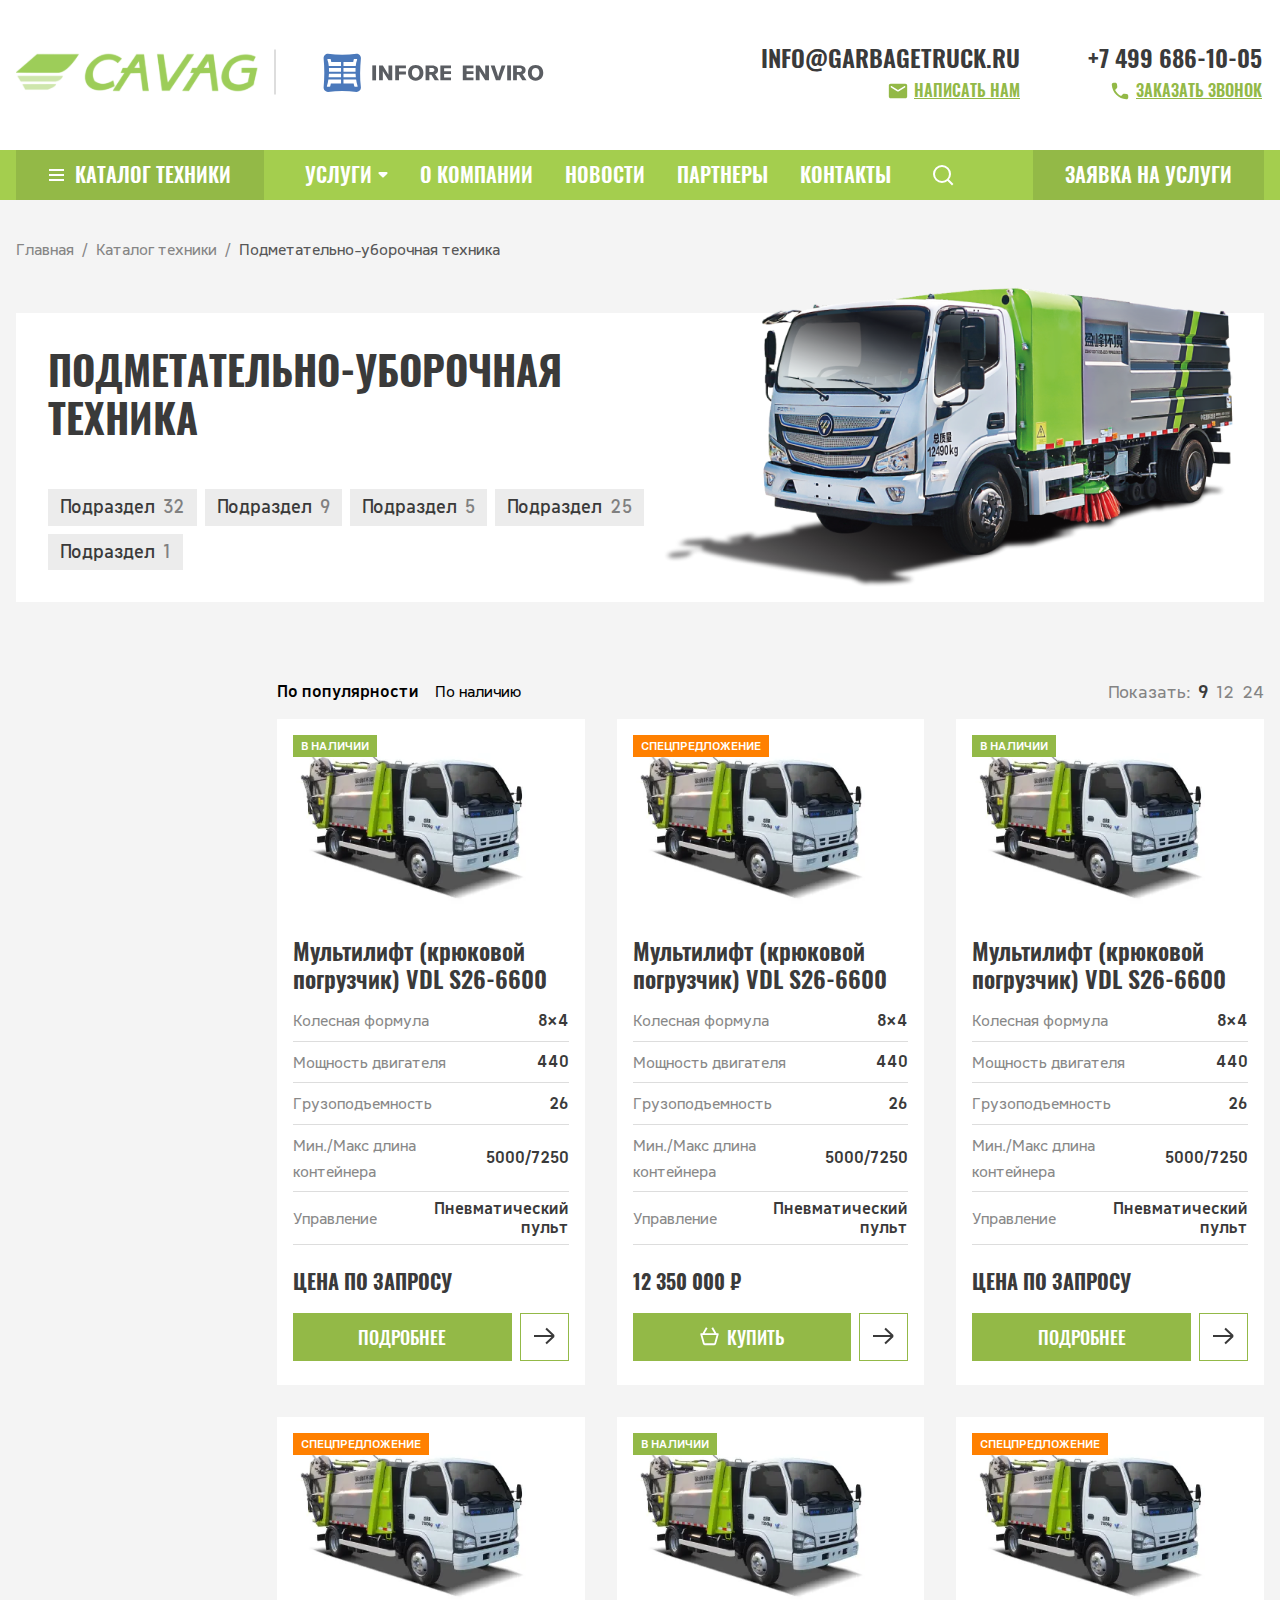
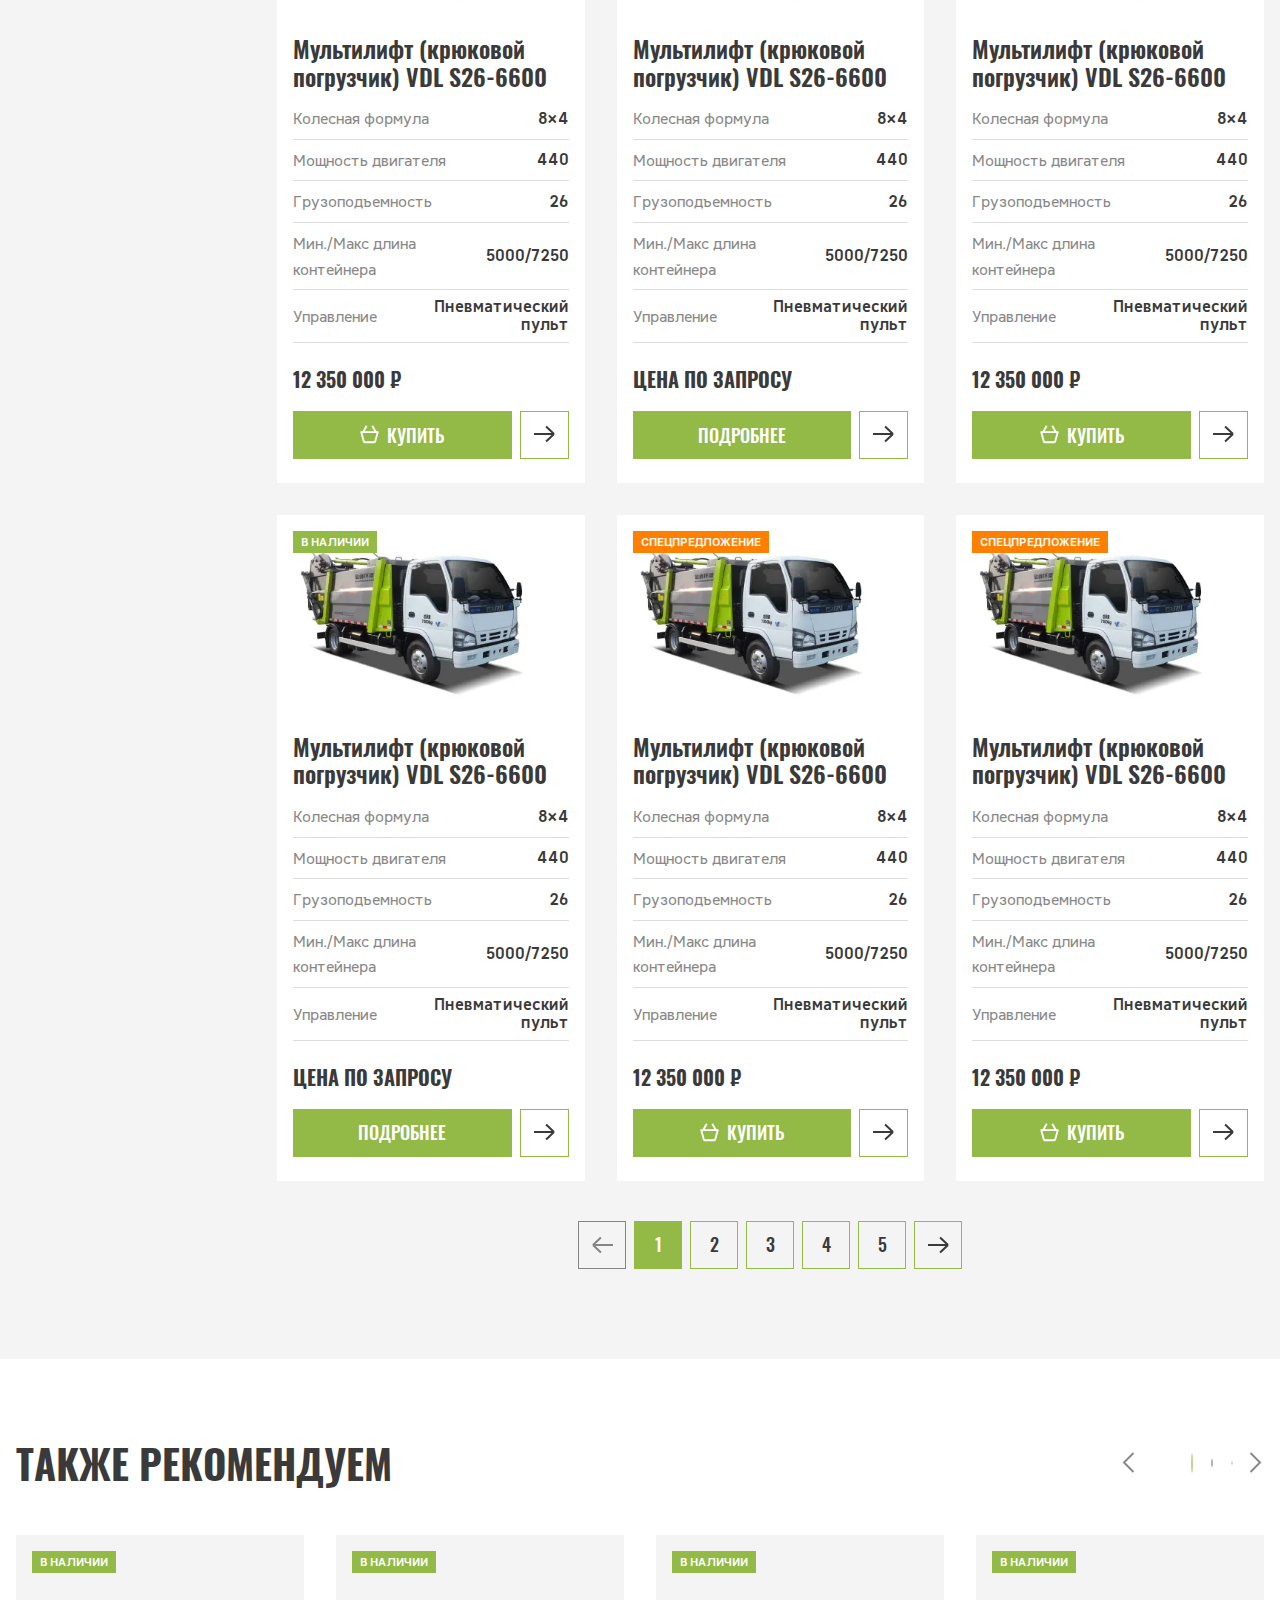
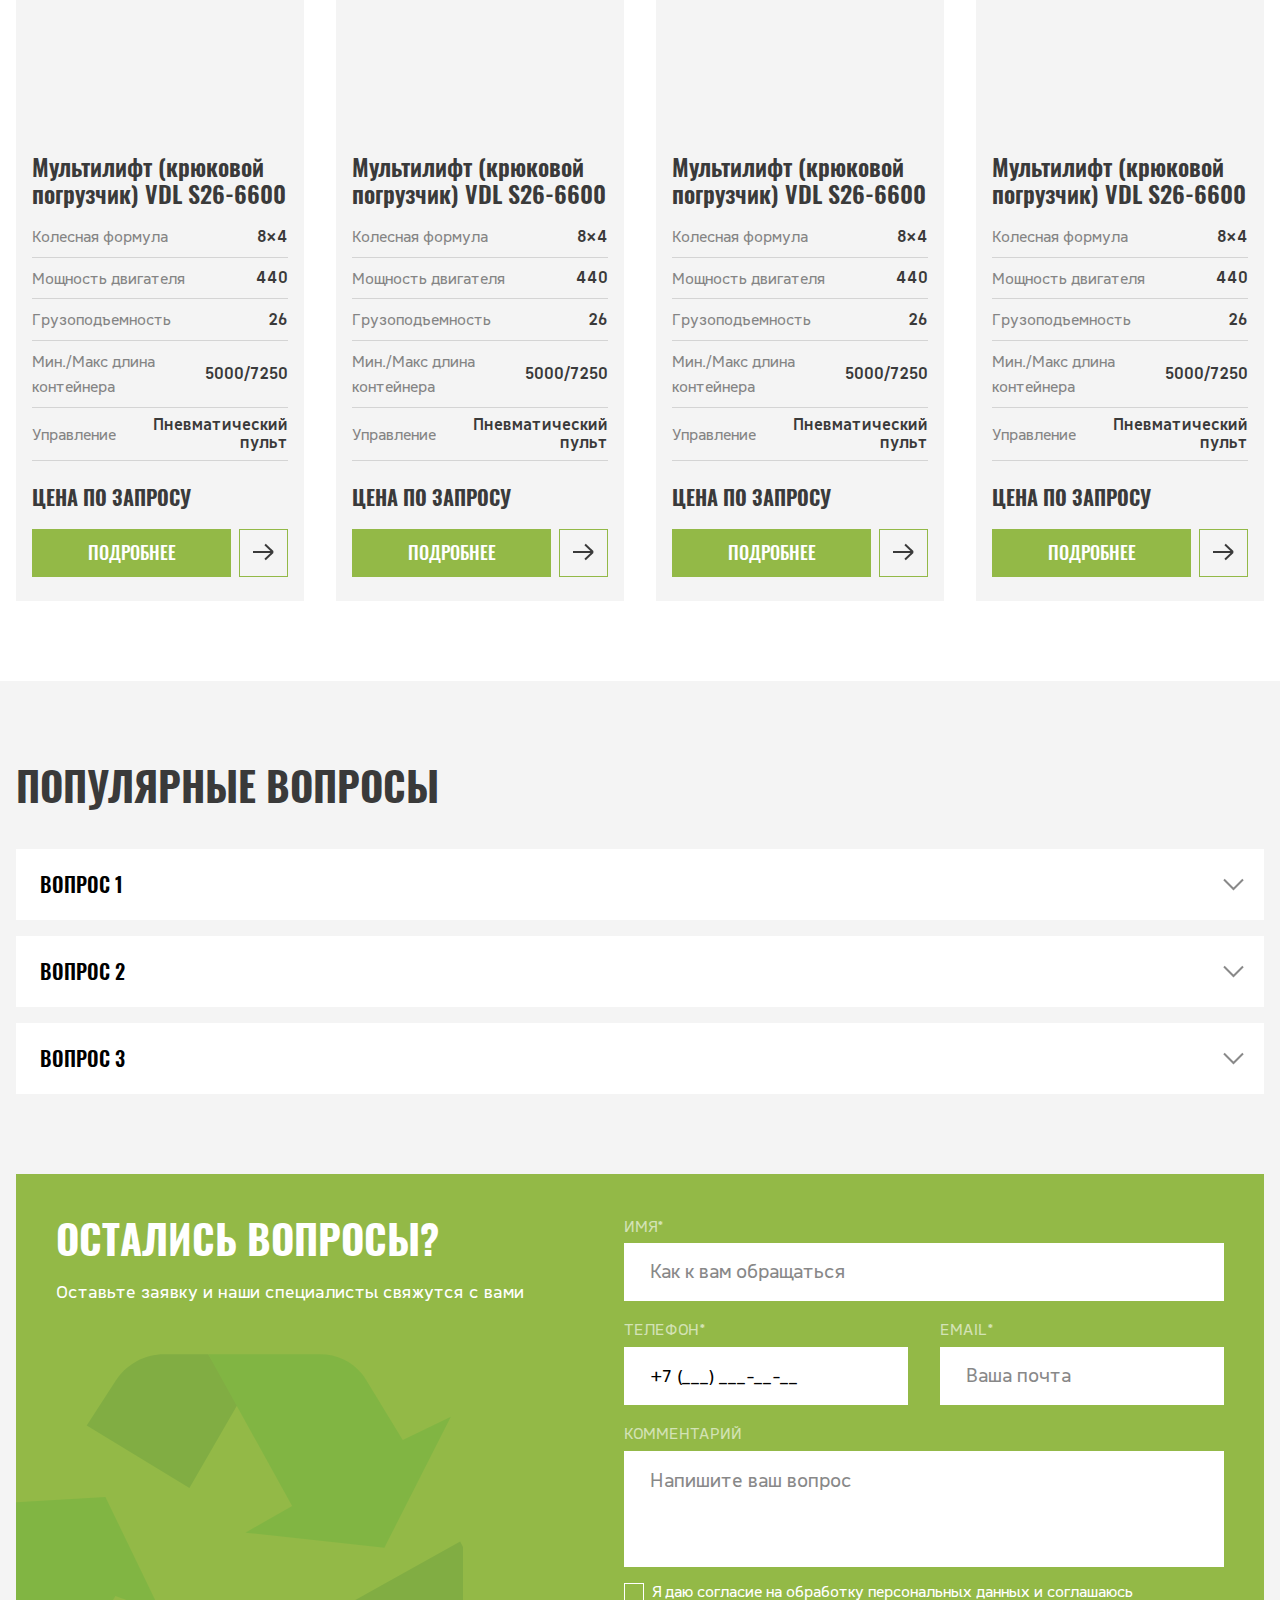
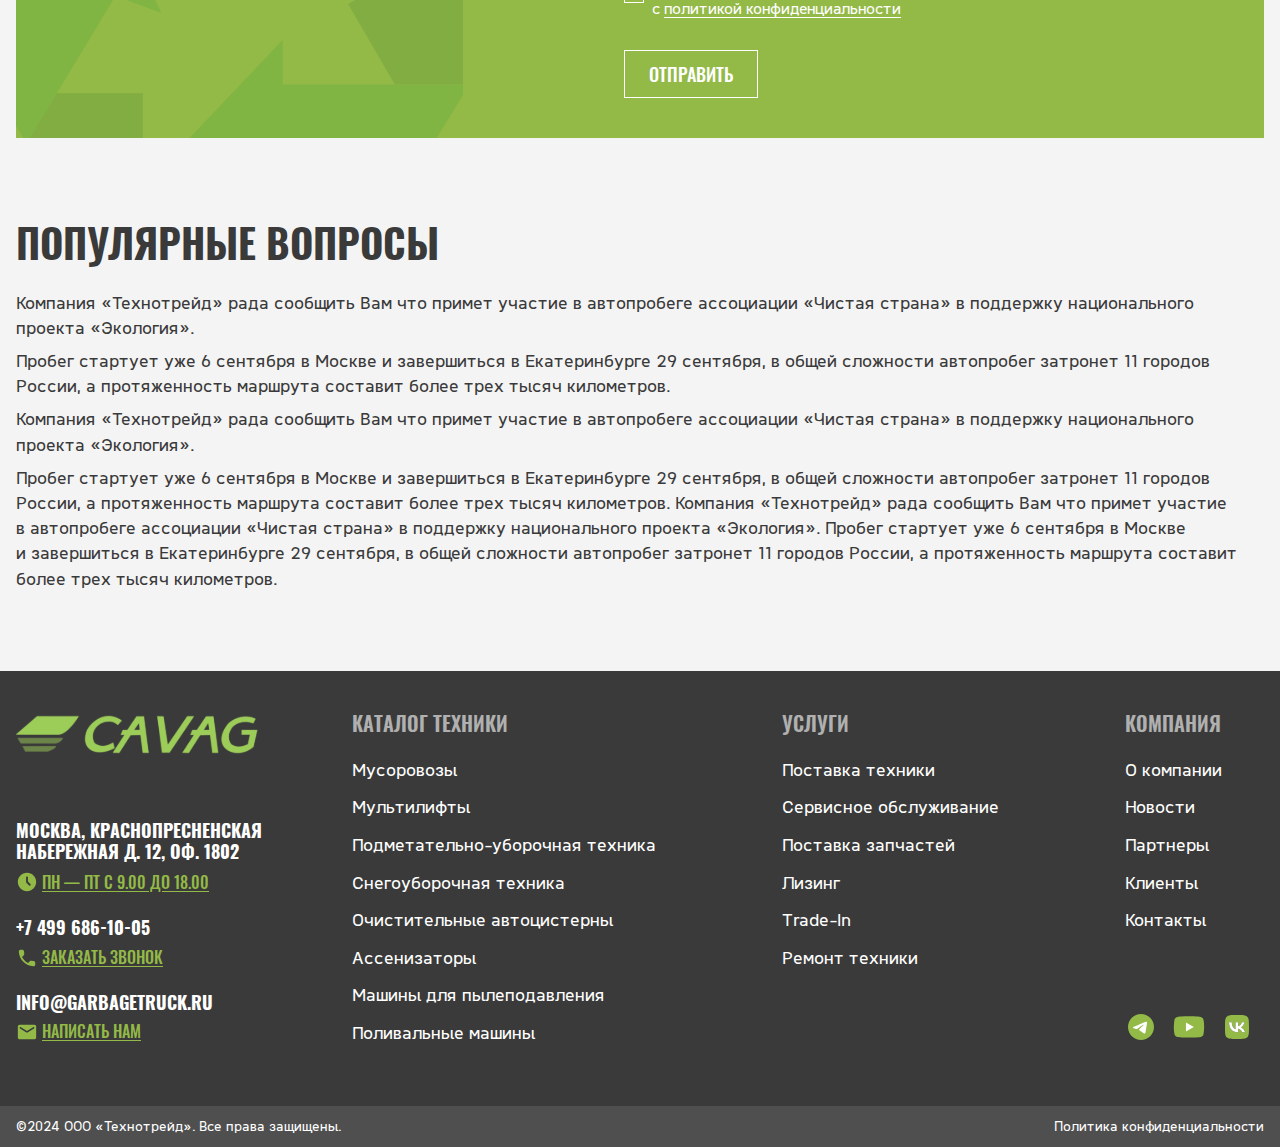
==== catalog-product.html @ 4f13f7bb "Add files via upload" ====
<!DOCTYPE html><html lang="ru" class="page"><head><meta charset="UTF-8"><meta name="viewport" content="width=device-width,initial-scale=1"><link rel="shortcut icon" href="favicon.ico" type="image/x-icon"><meta http-equiv="X-UA-Compatible" content="ie=edge"><meta name="theme-color" content="#111111"><title>Garbagetruck</title><link rel="preload" href="fonts/NeverMindCompact-Regular.woff2" as="font" type="font/woff2" crossorigin><link rel="stylesheet" href="css/vendor.css"><link rel="stylesheet" href="css/main.css"><script defer="defer" src="js/main.js"></script></head><body class="page__body"><header class="header"><div class="header__top"><div class="container"><div class="header__top-wrapper"><div class="header__left"><a class="header__logo logo logo--right-line state" href="/"><img class="logo__img" loading="lazy" src="img/logo.svg" width="247" height="53" alt="Логотип"> </a><img class="header__partner-img" src="img/partners/infore-logo.svg" width="264" height="48" alt="Логотип"></div><div class="header__right"><div class="header__feedback-block feedback-block"><a class="feedback-block__link state" href="mailto:info@garbagetruck.ru"><svg width="20" height="20" fill="none"><path d="M18.3334 3.6665H3.66671C2.65837 3.6665 1.83337 4.4915 1.83337 5.49984V16.4998C1.83337 17.5082 2.65837 18.3332 3.66671 18.3332H18.3334C19.3417 18.3332 20.1667 17.5082 20.1667 16.4998V5.49984C20.1667 4.4915 19.3417 3.6665 18.3334 3.6665ZM17.9667 7.56234L11.9717 11.3115C11.3759 11.6873 10.6242 11.6873 10.0284 11.3115L4.03337 7.56234C3.94146 7.51074 3.86097 7.44103 3.79677 7.35742C3.73258 7.27381 3.68601 7.17805 3.6599 7.07593C3.63379 6.9738 3.62867 6.86744 3.64485 6.76329C3.66103 6.65913 3.69818 6.55933 3.75405 6.46995C3.80992 6.38056 3.88334 6.30344 3.96987 6.24325C4.05641 6.18306 4.15426 6.14106 4.25749 6.11978C4.36073 6.0985 4.46722 6.09839 4.5705 6.11946C4.67378 6.14052 4.77172 6.18233 4.85837 6.24234L11 10.0832L17.1417 6.24234C17.2284 6.18233 17.3263 6.14052 17.4296 6.11946C17.5329 6.09839 17.6393 6.0985 17.7426 6.11978C17.8458 6.14106 17.9437 6.18306 18.0302 6.24325C18.1167 6.30344 18.1902 6.38056 18.246 6.46995C18.3019 6.55933 18.339 6.65913 18.3552 6.76329C18.3714 6.86744 18.3663 6.9738 18.3402 7.07593C18.3141 7.17805 18.2675 7.27381 18.2033 7.35742C18.1391 7.44103 18.0586 7.51074 17.9667 7.56234Z" fill="#93B947"/></svg> info@garbagetruck.ru</a> <button class="feedback-block__btn-trigger state"><svg width="22" height="21" fill="none"><path d="M18.3334 3.6665H3.66671C2.65837 3.6665 1.83337 4.4915 1.83337 5.49984V16.4998C1.83337 17.5082 2.65837 18.3332 3.66671 18.3332H18.3334C19.3417 18.3332 20.1667 17.5082 20.1667 16.4998V5.49984C20.1667 4.4915 19.3417 3.6665 18.3334 3.6665ZM17.9667 7.56234L11.9717 11.3115C11.3759 11.6873 10.6242 11.6873 10.0284 11.3115L4.03337 7.56234C3.94146 7.51074 3.86097 7.44103 3.79677 7.35742C3.73258 7.27381 3.68601 7.17805 3.6599 7.07593C3.63379 6.9738 3.62867 6.86744 3.64485 6.76329C3.66103 6.65913 3.69818 6.55933 3.75405 6.46995C3.80992 6.38056 3.88334 6.30344 3.96987 6.24325C4.05641 6.18306 4.15426 6.14106 4.25749 6.11978C4.36073 6.0985 4.46722 6.09839 4.5705 6.11946C4.67378 6.14052 4.77172 6.18233 4.85837 6.24234L11 10.0832L17.1417 6.24234C17.2284 6.18233 17.3263 6.14052 17.4296 6.11946C17.5329 6.09839 17.6393 6.0985 17.7426 6.11978C17.8458 6.14106 17.9437 6.18306 18.0302 6.24325C18.1167 6.30344 18.1902 6.38056 18.246 6.46995C18.3019 6.55933 18.339 6.65913 18.3552 6.76329C18.3714 6.86744 18.3663 6.9738 18.3402 7.07593C18.3141 7.17805 18.2675 7.27381 18.2033 7.35742C18.1391 7.44103 18.0586 7.51074 17.9667 7.56234Z" fill="#93B947"/></svg> Написать нам</button></div><div class="header__feedback-block feedback-block"><a class="feedback-block__link state" href="phone:+7 (499) 686-10-05"><svg width="20" height="20" fill="none"><path d="M17.6275 13.9884L15.2992 13.7226C15.0254 13.6905 14.7479 13.7208 14.4875 13.8113C14.2272 13.9018 13.9907 14.0501 13.7959 14.2451L12.1092 15.9318C9.50696 14.6083 7.39184 12.4932 6.06837 9.89095L7.7642 8.19511C8.15837 7.80094 8.35087 7.25095 8.2867 6.69178L8.02087 4.38178C7.9689 3.93461 7.7543 3.52216 7.41792 3.22297C7.08154 2.92378 6.64689 2.75874 6.1967 2.75928H4.61087C3.57504 2.75928 2.71337 3.62095 2.77754 4.65678C3.26337 12.4851 9.5242 18.7368 17.3434 19.2226C18.3792 19.2868 19.2409 18.4251 19.2409 17.3893V15.8034C19.25 14.8776 18.5534 14.0984 17.6275 13.9884Z" fill="#93B947"/></svg>+7 499 686-10-05</a> <button class="feedback-block__btn-trigger state"><svg width="22" height="21" fill="none"><path d="M17.6275 13.9884L15.2992 13.7226C15.0254 13.6905 14.7479 13.7208 14.4875 13.8113C14.2272 13.9018 13.9907 14.0501 13.7959 14.2451L12.1092 15.9318C9.50696 14.6083 7.39184 12.4932 6.06837 9.89095L7.7642 8.19511C8.15837 7.80094 8.35087 7.25095 8.2867 6.69178L8.02087 4.38178C7.9689 3.93461 7.7543 3.52216 7.41792 3.22297C7.08154 2.92378 6.64689 2.75874 6.1967 2.75928H4.61087C3.57504 2.75928 2.71337 3.62095 2.77754 4.65678C3.26337 12.4851 9.5242 18.7368 17.3434 19.2226C18.3792 19.2868 19.2409 18.4251 19.2409 17.3893V15.8034C19.25 14.8776 18.5534 14.0984 17.6275 13.9884Z" fill="#93B947"/></svg>Заказать звонок</button></div></div></div></div></div><nav class="header__nav"><div class="container"><div class="header__nav-wrapper"><ul class="menu"><li class="menu__item"><a class="menu__link menu__link--catalog" href="#"><div class="hamburger-lines"><span class="hamburger-lines__line line1"></span> <span class="hamburger-lines__line line2"></span> <span class="hamburger-lines__line line3"></span></div>Каталог техники</a></li><li class="menu__item"><a class="menu__link menu__link--services" href="#">Услуги</a></li><li class="menu__item"><a class="menu__link" href="#">О компании</a></li><li class="menu__item"><a class="menu__link" href="news.html">Новости</a></li><li class="menu__item"><a class="menu__link" href="#">Партнеры</a></li><li class="menu__item"><a class="menu__link" href="#">Контакты</a></li></ul><button class="header__search-btn"><svg width="24" height="24" fill="none"><path d="M17 17L21 21M3 11C3 13.1217 3.84285 15.1566 5.34315 16.6569C6.84344 18.1571 8.87827 19 11 19C13.1217 19 15.1566 18.1571 16.6569 16.6569C18.1571 15.1566 19 13.1217 19 11C19 8.87827 18.1571 6.84344 16.6569 5.34315C15.1566 3.84285 13.1217 3 11 3C8.87827 3 6.84344 3.84285 5.34315 5.34315C3.84285 6.84344 3 8.87827 3 11Z" stroke="white" stroke-width="2" stroke-linecap="square" stroke-linejoin="round"/></svg></button> <button class="header__service header-service" data-graph-path="service-modal">Заявка на услуги</button></div><div class="header__nav-mobile"><a class="header__logo logo state" href="#"><img class="logo__img" loading="lazy" src="img/logo.svg" width="219" height="34" alt="Логотип"> </a><button class="hamburger-lines hamburger-lines--mobile-menu"><span class="hamburger-lines__line line1"></span> <span class="hamburger-lines__line line2"></span> <span class="hamburger-lines__line line3"></span></button></div></div></nav><div class="header-search"><div class="header-search__wrapper"><div class="container"><form class="search-form header__search-form" action="#"><svg width="24" height="24" fill="none"><path d="M17 17L21 21M3 11C3 13.1217 3.84285 15.1566 5.34315 16.6569C6.84344 18.1571 8.87827 19 11 19C13.1217 19 15.1566 18.1571 16.6569 16.6569C18.1571 15.1566 19 13.1217 19 11C19 8.87827 18.1571 6.84344 16.6569 5.34315C15.1566 3.84285 13.1217 3 11 3C8.87827 3 6.84344 3.84285 5.34315 5.34315C3.84285 6.84344 3 8.87827 3 11Z" stroke="#3A3A3A" stroke-width="2" stroke-linecap="square" stroke-linejoin="round"/></svg> <input class="search-form__input" name="search-input" type="text" placeholder="Поиск по сайту" required> <button class="search-form__btn" aria-label="Кнопка поиска на сайте">Найти</button></form></div></div></div><div class="header-catalog"><div class="header-catalog__wrapper"><div class="container"><ul class="header-catalog__list"><li class="header-catalog__item"><article class="catalog__product catalog-product catalog-product"><a class="catalog-product__link catalog-product__link--menu" href="#"><div class="catalog-product__img catalog-product__img--menu"><picture><source srcset="img/catalog-car.webp" type="image/webp"><img class="catalog-product__pic" src="img/catalog-car.png" alt="Фото машины" decoding="async"></picture></div><div class="catalog-product__content"><h3 class="catalog-product__title">Мусоровозы</h3><span class="catalog-product__models">9 моделей</span></div></a></article></li><li class="header-catalog__item"><article class="catalog__product catalog-product catalog-product"><a class="catalog-product__link catalog-product__link--menu" href="#"><div class="catalog-product__img catalog-product__img--menu"><picture><source srcset="img/catalog-car.webp" type="image/webp"><img class="catalog-product__pic" src="img/catalog-car.png" alt="Фото машины" decoding="async"></picture></div><div class="catalog-product__content"><h3 class="catalog-product__title">Мусоровозы</h3><span class="catalog-product__models">9 моделей</span></div></a></article></li><li class="header-catalog__item"><article class="catalog__product catalog-product catalog-product"><a class="catalog-product__link catalog-product__link--menu" href="#"><div class="catalog-product__img catalog-product__img--menu"><picture><source srcset="img/catalog-car.webp" type="image/webp"><img class="catalog-product__pic" src="img/catalog-car.png" alt="Фото машины" decoding="async"></picture></div><div class="catalog-product__content"><h3 class="catalog-product__title">Мусоровозы</h3><span class="catalog-product__models">9 моделей</span></div></a></article></li><li class="header-catalog__item"><article class="catalog__product catalog-product catalog-product"><a class="catalog-product__link catalog-product__link--menu" href="#"><div class="catalog-product__img catalog-product__img--menu"><picture><source srcset="img/catalog-car.webp" type="image/webp"><img class="catalog-product__pic" src="img/catalog-car.png" alt="Фото машины" decoding="async"></picture></div><div class="catalog-product__content"><h3 class="catalog-product__title">Мусоровозы</h3><span class="catalog-product__models">9 моделей</span></div></a></article></li><li class="header-catalog__item"><article class="catalog__product catalog-product catalog-product"><a class="catalog-product__link catalog-product__link--menu" href="#"><div class="catalog-product__img catalog-product__img--menu"><picture><source srcset="img/catalog-car.webp" type="image/webp"><img class="catalog-product__pic" src="img/catalog-car.png" alt="Фото машины" decoding="async"></picture></div><div class="catalog-product__content"><h3 class="catalog-product__title">Мусоровозы</h3><span class="catalog-product__models">9 моделей</span></div></a></article></li><li class="header-catalog__item"><article class="catalog__product catalog-product catalog-product"><a class="catalog-product__link catalog-product__link--menu" href="#"><div class="catalog-product__img catalog-product__img--menu"><picture><source srcset="img/catalog-car.webp" type="image/webp"><img class="catalog-product__pic" src="img/catalog-car.png" alt="Фото машины" decoding="async"></picture></div><div class="catalog-product__content"><h3 class="catalog-product__title">Мусоровозы</h3><span class="catalog-product__models">9 моделей</span></div></a></article></li><li class="header-catalog__item"><article class="catalog__product catalog-product catalog-product"><a class="catalog-product__link catalog-product__link--menu" href="#"><div class="catalog-product__img catalog-product__img--menu"><picture><source srcset="img/catalog-car.webp" type="image/webp"><img class="catalog-product__pic" src="img/catalog-car.png" alt="Фото машины" decoding="async"></picture></div><div class="catalog-product__content"><h3 class="catalog-product__title">Мусоровозы</h3><span class="catalog-product__models">9 моделей</span></div></a></article></li><li class="header-catalog__item"><article class="catalog__product catalog-product catalog-product"><a class="catalog-product__link catalog-product__link--menu" href="#"><div class="catalog-product__img catalog-product__img--menu"><picture><source srcset="img/catalog-car.webp" type="image/webp"><img class="catalog-product__pic" src="img/catalog-car.png" alt="Фото машины" decoding="async"></picture></div><div class="catalog-product__content"><h3 class="catalog-product__title">Мусоровозы</h3><span class="catalog-product__models">9 моделей</span></div></a></article></li><li class="header-catalog__item header-catalog__item--link"><a class="header-catalog__link details state" href="#">Перейти в каталог <svg class="details__svg" width="21" height="18" viewBox="0 0 21 18" fill="none" xmlns="http://www.w3.org/2000/svg"><path d="M0 9H20M20 9L12.0833 1.5M20 9L12.0833 16.5" stroke="white" stroke-width="2" stroke-linejoin="round"/></svg></a></li></ul></div></div></div><div class="header-services"><div class="header-services__wrapper"><div class="container"><ul class="header-services__list"><li class="header-services__item"><article class="header-services__card"><a class="header-services__link" href="#"><div class="header-services__img"><picture><source srcset="img/car.webp" type="image/webp"><img class="header-services__pic" src="img/car.png" alt="Фото машины" decoding="async"></picture></div><h3 class="header-services__title">Поставка техники</h3></a></article></li><li class="header-services__item"><article class="header-services__card"><a class="header-services__link" href="#"><div class="header-services__img"><picture><source srcset="img/car.webp" type="image/webp"><img src="img/car.png" alt="Фото машины" decoding="async"></picture></div><h3 class="header-services__title">Сервисное обслуживание</h3></a></article></li><li class="header-services__item"><article class="header-services__card"><a class="header-services__link" href="#"><div class="header-services__img"><picture><source srcset="img/car.webp" type="image/webp"><img src="img/car.png" alt="Фото машины" decoding="async"></picture></div><h3 class="header-services__title">Запчасти</h3></a></article></li><li class="header-services__item"><article class="header-services__card"><a class="header-services__link" href="#"><div class="header-services__img"><picture><source srcset="img/car.webp" type="image/webp"><img src="img/car.png" alt="Фото машины" decoding="async"></picture></div><h3 class="header-services__title">Лизинг</h3></a></article></li><li class="header-services__item"><article class="header-services__card"><a class="header-services__link" href="#"><div class="header-services__img"><picture><source srcset="img/car.webp" type="image/webp"><img src="img/car.png" alt="Фото машины" decoding="async"></picture></div><h3 class="header-services__title">Trade-in</h3></a></article></li><li class="header-services__item"><article class="header-services__card"><a class="header-services__link" href="#"><div class="header-services__img"><picture><source srcset="img/car.webp" type="image/webp"><img src="img/car.png" alt="Фото машины" decoding="async"></picture></div><h3 class="header-services__title">Ремонт</h3></a></article></li></ul></div></div></div></header><div class="mobile-menu"><div class="container"><div class="mobile-menu__wrapper"><div class="mobile-menu__inner"><ul class="mobile-menu__list"><li class="mobile-menu__item mobile-menu__item--catalog dropdown"><span class="mobile-menu__text state" data-toggle="dropdown">Каталог техники</span><ul class="mobile-menu__dropdown-menu mobile-menu__dropdown-menu--catalog"><li class="mobile-menu__dropdown-item"><a class="mobile-menu__dropdown-link state" href="#"><img class="mobile-menu__dropdown-img" src="../img/tech-car.png" alt="Картинка"> Мусоровозы</a></li><li class="mobile-menu__dropdown-item"><a class="mobile-menu__dropdown-link state" href="#"><img class="mobile-menu__dropdown-img" src="../img/tech-car.png" alt="Картинка"> Мультилифты</a></li><li class="mobile-menu__dropdown-item"><a class="mobile-menu__dropdown-link state" href="#"><img class="mobile-menu__dropdown-img" src="../img/tech-car.png" alt="Картинка"> Поливальные машины</a></li><li class="mobile-menu__dropdown-item"><a class="mobile-menu__dropdown-link state" href="#"><img class="mobile-menu__dropdown-img" src="../img/tech-car.png" alt="Картинка"> Снегоуборочная техника</a></li><li class="mobile-menu__dropdown-item"><a class="mobile-menu__dropdown-link state" href="#"><img class="mobile-menu__dropdown-img" src="../img/tech-car.png" alt="Картинка"> Очистительные автоцистерны</a></li><li class="mobile-menu__dropdown-item"><a class="mobile-menu__dropdown-link state" href="#"><img class="mobile-menu__dropdown-img" src="../img/tech-car.png" alt="Картинка"> Подметательно-уборочные</a></li><li class="mobile-menu__dropdown-item"><a class="mobile-menu__dropdown-link state" href="#"><img class="mobile-menu__dropdown-img" src="../img/tech-car.png" alt="Картинка"> Машины для пылеподавления</a></li><li class="mobile-menu__dropdown-item"><a class="mobile-menu__dropdown-link state" href="#"><img class="mobile-menu__dropdown-img" src="../img/tech-car.png" alt="Картинка"> Ассенизаторские машины</a></li></ul></li><li class="mobile-menu__item mobile-menu__item--services dropdown"><span class="mobile-menu__text state" data-toggle="dropdown">Услуги</span><ul class="mobile-menu__dropdown-menu mobile-menu__dropdown-menu--catalog"><li class="mobile-menu__dropdown-item"><a class="mobile-menu__dropdown-link state" href="#"><img class="mobile-menu__dropdown-img" src="../img/car.jpg" alt="Картинка"> Поставка техники</a></li><li class="mobile-menu__dropdown-item"><a class="mobile-menu__dropdown-link state" href="#"><img class="mobile-menu__dropdown-img" src="../img/car.jpg" alt="Картинка"> Сервисное обслуживание</a></li><li class="mobile-menu__dropdown-item"><a class="mobile-menu__dropdown-link state" href="#"><img class="mobile-menu__dropdown-img" src="../img/car.jpg" alt="Картинка"> Запчасти</a></li><li class="mobile-menu__dropdown-item"><a class="mobile-menu__dropdown-link state" href="#"><img class="mobile-menu__dropdown-img" src="../img/car.jpg" alt="Картинка"> Лизинг</a></li><li class="mobile-menu__dropdown-item"><a class="mobile-menu__dropdown-link state" href="#"><img class="mobile-menu__dropdown-img" src="../img/car.jpg" alt="Картинка"> Trade-in</a></li><li class="mobile-menu__dropdown-item"><a class="mobile-menu__dropdown-link state" href="#"><img class="mobile-menu__dropdown-img" src="../img/car.jpg" alt="Картинка"> Ремонт</a></li></ul></li><li class="mobile-menu__item"><a class="mobile-menu__link state" href="#">О компании</a></li><li class="mobile-menu__item"><a class="mobile-menu__link state" href="#">Новости</a></li><li class="mobile-menu__item"><a class="mobile-menu__link state" href="#">Партнеры</a></li><li class="mobile-menu__item"><a class="mobile-menu__link state" href="#">Контакты</a></li></ul><div class="mobile-menu__content"><div class="mobile-menu__feedback feedback-block feedback-block--mobile"><a class="feedback-block__link state" href="mailto:info@garbagetruck.ru"><svg width="20" height="20" fill="none"><path d="M18.3334 3.6665H3.66671C2.65837 3.6665 1.83337 4.4915 1.83337 5.49984V16.4998C1.83337 17.5082 2.65837 18.3332 3.66671 18.3332H18.3334C19.3417 18.3332 20.1667 17.5082 20.1667 16.4998V5.49984C20.1667 4.4915 19.3417 3.6665 18.3334 3.6665ZM17.9667 7.56234L11.9717 11.3115C11.3759 11.6873 10.6242 11.6873 10.0284 11.3115L4.03337 7.56234C3.94146 7.51074 3.86097 7.44103 3.79677 7.35742C3.73258 7.27381 3.68601 7.17805 3.6599 7.07593C3.63379 6.9738 3.62867 6.86744 3.64485 6.76329C3.66103 6.65913 3.69818 6.55933 3.75405 6.46995C3.80992 6.38056 3.88334 6.30344 3.96987 6.24325C4.05641 6.18306 4.15426 6.14106 4.25749 6.11978C4.36073 6.0985 4.46722 6.09839 4.5705 6.11946C4.67378 6.14052 4.77172 6.18233 4.85837 6.24234L11 10.0832L17.1417 6.24234C17.2284 6.18233 17.3263 6.14052 17.4296 6.11946C17.5329 6.09839 17.6393 6.0985 17.7426 6.11978C17.8458 6.14106 17.9437 6.18306 18.0302 6.24325C18.1167 6.30344 18.1902 6.38056 18.246 6.46995C18.3019 6.55933 18.339 6.65913 18.3552 6.76329C18.3714 6.86744 18.3663 6.9738 18.3402 7.07593C18.3141 7.17805 18.2675 7.27381 18.2033 7.35742C18.1391 7.44103 18.0586 7.51074 17.9667 7.56234Z" fill="#93B947"/></svg>info@garbagetruck.ru</a> <button class="feedback-block__btn-trigger state"><svg width="22" height="21" fill="none"><path d="M18.3334 3.6665H3.66671C2.65837 3.6665 1.83337 4.4915 1.83337 5.49984V16.4998C1.83337 17.5082 2.65837 18.3332 3.66671 18.3332H18.3334C19.3417 18.3332 20.1667 17.5082 20.1667 16.4998V5.49984C20.1667 4.4915 19.3417 3.6665 18.3334 3.6665ZM17.9667 7.56234L11.9717 11.3115C11.3759 11.6873 10.6242 11.6873 10.0284 11.3115L4.03337 7.56234C3.94146 7.51074 3.86097 7.44103 3.79677 7.35742C3.73258 7.27381 3.68601 7.17805 3.6599 7.07593C3.63379 6.9738 3.62867 6.86744 3.64485 6.76329C3.66103 6.65913 3.69818 6.55933 3.75405 6.46995C3.80992 6.38056 3.88334 6.30344 3.96987 6.24325C4.05641 6.18306 4.15426 6.14106 4.25749 6.11978C4.36073 6.0985 4.46722 6.09839 4.5705 6.11946C4.67378 6.14052 4.77172 6.18233 4.85837 6.24234L11 10.0832L17.1417 6.24234C17.2284 6.18233 17.3263 6.14052 17.4296 6.11946C17.5329 6.09839 17.6393 6.0985 17.7426 6.11978C17.8458 6.14106 17.9437 6.18306 18.0302 6.24325C18.1167 6.30344 18.1902 6.38056 18.246 6.46995C18.3019 6.55933 18.339 6.65913 18.3552 6.76329C18.3714 6.86744 18.3663 6.9738 18.3402 7.07593C18.3141 7.17805 18.2675 7.27381 18.2033 7.35742C18.1391 7.44103 18.0586 7.51074 17.9667 7.56234Z" fill="#93B947"/></svg>Написать нам</button></div><div class="mobile-menu__feedback feedback-block feedback-block--mobile"><a class="feedback-block__link state" href="phone:+7 (499) 686-10-05"><svg width="20" height="20" fill="none"><path d="M17.6275 13.9884L15.2992 13.7226C15.0254 13.6905 14.7479 13.7208 14.4875 13.8113C14.2272 13.9018 13.9907 14.0501 13.7959 14.2451L12.1092 15.9318C9.50696 14.6083 7.39184 12.4932 6.06837 9.89095L7.7642 8.19511C8.15837 7.80094 8.35087 7.25095 8.2867 6.69178L8.02087 4.38178C7.9689 3.93461 7.7543 3.52216 7.41792 3.22297C7.08154 2.92378 6.64689 2.75874 6.1967 2.75928H4.61087C3.57504 2.75928 2.71337 3.62095 2.77754 4.65678C3.26337 12.4851 9.5242 18.7368 17.3434 19.2226C18.3792 19.2868 19.2409 18.4251 19.2409 17.3893V15.8034C19.25 14.8776 18.5534 14.0984 17.6275 13.9884Z" fill="#93B947"/></svg>+7 499 686-10-05</a> <button class="feedback-block__btn-trigger state"><svg width="22" height="21" fill="none"><path d="M17.6275 13.9884L15.2992 13.7226C15.0254 13.6905 14.7479 13.7208 14.4875 13.8113C14.2272 13.9018 13.9907 14.0501 13.7959 14.2451L12.1092 15.9318C9.50696 14.6083 7.39184 12.4932 6.06837 9.89095L7.7642 8.19511C8.15837 7.80094 8.35087 7.25095 8.2867 6.69178L8.02087 4.38178C7.9689 3.93461 7.7543 3.52216 7.41792 3.22297C7.08154 2.92378 6.64689 2.75874 6.1967 2.75928H4.61087C3.57504 2.75928 2.71337 3.62095 2.77754 4.65678C3.26337 12.4851 9.5242 18.7368 17.3434 19.2226C18.3792 19.2868 19.2409 18.4251 19.2409 17.3893V15.8034C19.25 14.8776 18.5534 14.0984 17.6275 13.9884Z" fill="#93B947"/></svg>Заказать звонок</button></div><ul class="mobile-menu__socials socials"><li class="socials__item"><a class="socials__link state" href="#"><img class="socials__img" src="img/socials/telegram.svg" alt="Телеграм"></a></li><li class="socials__item"><a class="socials__link state" href="#"><img class="socials__img" src="img/socials/youtube.svg" alt="Ютуб"></a></li><li class="socials__item"><a class="socials__link state" href="#"><img class="socials__img" src="img/socials/vk.svg" alt="ВКонтакте"></a></li></ul></div></div></div></div></div><main class="main overlay"><section class="catalog"><div class="container"><div class="catalog__breadcrumbs breadcrumbs"><ul class="breadcrumbs__list"><li class="breadcrumbs__item"><a class="breadcrumbs__link state" href="index.html">Главная</a></li><li class="breadcrumbs__item"><a class="breadcrumbs__link state" href="index.html">Каталог техники</a></li><li class="breadcrumbs__item breadcrumbs__item--active"><span>Подметательно-уборочная техника</span></li></ul></div><div class="catalog__chapter"><div class="catalog__chapter-content"><h1 class="catalog__title catalog__title--chapter title-block">Подметательно-уборочная техника</h1><img class="catalog__chapter-img catalog__chapter-img--mobile" src="img/car-hero-slider.png" alt="Картинка подраздела"><ul class="catalog__chapter-list"><li class="catalog__chapter-item">Подраздел<span class="catalog__chapter-num">32</span></li><li class="catalog__chapter-item">Подраздел<span class="catalog__chapter-num">9</span></li><li class="catalog__chapter-item">Подраздел<span class="catalog__chapter-num">5</span></li><li class="catalog__chapter-item">Подраздел<span class="catalog__chapter-num">25</span></li><li class="catalog__chapter-item">Подраздел<span class="catalog__chapter-num">1</span></li></ul></div><img class="catalog__chapter-img" src="img/car-hero-slider.png" alt="Картинка подраздела"></div><div class="catalog__wrapper catalog__wrapper"><div class="catalog__filter"></div><div class="catalog__products"><div class="catalog__products-head"><ul class="catalog__sort"><li class="catalog__sort-item catalog__sort-item--active"><button class="catalog__sort-btn">По популярности</button></li><li class="catalog__sort-item"><button class="catalog__sort-btn">По наличию</button></li></ul><div class="catalog__select custom-select custom-select--sort"><select class="custom-select__select" id="sort-select" name="sort-select"><option class="custom-select__option" selected="selected" value="0">По популярности</option><option class="custom-select__option" value="1">По наличию</option></select></div><div class="catalog__quantity-items quantity-items"><span class="quantity-items__name">Показать:</span> <button class="quantity-items__num quantity-items__num--active">9</button> <button class="quantity-items__num">12</button> <button class="quantity-items__num">24</button></div><button class="catalog__filter-mobile filter-btn"><svg class="filter-btn__icon" width="17" height="17" viewBox="0 0 17 17" fill="none"><path d="M14.3183 4.86328H7.77282M9.95463 12.136H3.40918" stroke="white" stroke-width="2" stroke-linecap="square"/><path d="M12.1364 14.3177C13.3414 14.3177 14.3182 13.3409 14.3182 12.1359C14.3182 10.9309 13.3414 9.9541 12.1364 9.9541C10.9314 9.9541 9.95459 10.9309 9.95459 12.1359C9.95459 13.3409 10.9314 14.3177 12.1364 14.3177Z" stroke="white" stroke-width="2" stroke-linecap="round"/><path d="M4.8637 7.04528C6.06869 7.04528 7.04552 6.06844 7.04552 4.86346C7.04552 3.65847 6.06869 2.68164 4.8637 2.68164C3.65872 2.68164 2.68188 3.65847 2.68188 4.86346C2.68188 6.06844 3.65872 7.04528 4.8637 7.04528Z" stroke="white" stroke-width="2" stroke-linecap="round"/></svg> Фильтры</button></div><ul class="catalog__products-content"><li class="catalog__products-item"><article class="technic-card"><div class="technic-card__badge technic-card__badge--green">В наличии</div><picture><source srcset="img/tech-car.webp" type="image/webp"><img class="technic-card__img" src="img/tech-car.png" alt="Фото машины" decoding="async"></picture><div class="technic-card__content"><h3 class="technic-card__title">Мультилифт (крюковой погрузчик) VDL S26-6600</h3><ul class="technic-card__list"><li class="technic-card__item"><span class="technic-card__item-left">Колесная формула</span> <span class="technic-card__item-right">8×4</span></li><li class="technic-card__item"><span class="technic-card__item-left">Мощность двигателя</span> <span class="technic-card__item-right">440</span></li><li class="technic-card__item"><span class="technic-card__item-left">Грузоподъемность</span> <span class="technic-card__item-right">26</span></li><li class="technic-card__item"><span class="technic-card__item-left">Мин./Макс длина контейнера</span> <span class="technic-card__item-right">5000/7250</span></li><li class="technic-card__item"><span class="technic-card__item-left">Управление</span> <span class="technic-card__item-right">Пневматический пульт</span></li></ul><span class="technic-card__price">Цена по запросу</span><div class="technic-card__btns"><a class="technic-card__btn" href="#">Подробнее</a> <a class="technic-card__link technic-card__link--arrow" href="#"><svg width="21" height="18" viewBox="0 0 21 18" fill="none" xmlns="http://www.w3.org/2000/svg"><path d="M0 9H20M20 9L12.0833 1.5M20 9L12.0833 16.5" stroke="#3A3A3A" stroke-width="2" stroke-linejoin="round"/></svg></a></div></div></article></li><li class="catalog__products-item"><article class="technic-card"><div class="technic-card__badge technic-card__badge--orange">Спецпредложение</div><picture><source srcset="img/tech-car.webp" type="image/webp"><img class="technic-card__img" src="img/tech-car.png" alt="Фото машины" decoding="async"></picture><div class="technic-card__content"><h3 class="technic-card__title">Мультилифт (крюковой погрузчик) VDL S26-6600</h3><ul class="technic-card__list"><li class="technic-card__item"><span class="technic-card__item-left">Колесная формула</span> <span class="technic-card__item-right">8×4</span></li><li class="technic-card__item"><span class="technic-card__item-left">Мощность двигателя</span> <span class="technic-card__item-right">440</span></li><li class="technic-card__item"><span class="technic-card__item-left">Грузоподъемность</span> <span class="technic-card__item-right">26</span></li><li class="technic-card__item"><span class="technic-card__item-left">Мин./Макс длина контейнера</span> <span class="technic-card__item-right">5000/7250</span></li><li class="technic-card__item"><span class="technic-card__item-left">Управление</span> <span class="technic-card__item-right">Пневматический пульт</span></li></ul><span class="technic-card__price">12 350 000 ₽</span><div class="technic-card__btns"><a class="technic-card__btn" href="#"><svg width="19" height="19" viewBox="0 0 19 19" fill="none" xmlns="http://www.w3.org/2000/svg"><path d="M17.7499 6.24959H16.4482L13.0455 0.294922L11.4542 1.20426L14.3371 6.24959H4.66261L7.54645 1.20426L5.9542 0.294922L2.55153 6.24959H1.24986C1.10891 6.24956 0.969841 6.28204 0.843479 6.3445C0.717117 6.40696 0.606862 6.49772 0.521284 6.60972C0.435706 6.72173 0.377111 6.85196 0.350054 6.9903C0.322997 7.12863 0.328207 7.27134 0.365278 7.40734L2.93103 16.816C3.03769 17.2036 3.26846 17.5455 3.588 17.7894C3.90754 18.0332 4.29822 18.1656 4.70019 18.1663H14.3004C15.1236 18.1663 15.8514 17.6117 16.0696 16.8142L18.6354 7.40642C18.6727 7.27039 18.678 7.12757 18.651 6.98913C18.624 6.85069 18.5653 6.72037 18.4796 6.60836C18.3938 6.49635 18.2833 6.40568 18.1568 6.34345C18.0302 6.28121 17.8909 6.24909 17.7499 6.24959ZM14.2995 16.3329H4.70019L2.45069 8.08292H16.549L14.2995 16.3329Z" fill="white"/></svg> Купить </a><a class="technic-card__link technic-card__link--arrow" href="#"><svg width="21" height="18" viewBox="0 0 21 18" fill="none" xmlns="http://www.w3.org/2000/svg"><path d="M0 9H20M20 9L12.0833 1.5M20 9L12.0833 16.5" stroke="#3A3A3A" stroke-width="2" stroke-linejoin="round"/></svg></a></div></div></article></li><li class="catalog__products-item"><article class="technic-card"><div class="technic-card__badge technic-card__badge--green">В наличии</div><picture><source srcset="img/tech-car.webp" type="image/webp"><img class="technic-card__img" src="img/tech-car.png" alt="Фото машины" decoding="async"></picture><div class="technic-card__content"><h3 class="technic-card__title">Мультилифт (крюковой погрузчик) VDL S26-6600</h3><ul class="technic-card__list"><li class="technic-card__item"><span class="technic-card__item-left">Колесная формула</span> <span class="technic-card__item-right">8×4</span></li><li class="technic-card__item"><span class="technic-card__item-left">Мощность двигателя</span> <span class="technic-card__item-right">440</span></li><li class="technic-card__item"><span class="technic-card__item-left">Грузоподъемность</span> <span class="technic-card__item-right">26</span></li><li class="technic-card__item"><span class="technic-card__item-left">Мин./Макс длина контейнера</span> <span class="technic-card__item-right">5000/7250</span></li><li class="technic-card__item"><span class="technic-card__item-left">Управление</span> <span class="technic-card__item-right">Пневматический пульт</span></li></ul><span class="technic-card__price">Цена по запросу</span><div class="technic-card__btns"><a class="technic-card__btn" href="#">Подробнее</a> <a class="technic-card__link technic-card__link--arrow" href="#"><svg width="21" height="18" viewBox="0 0 21 18" fill="none" xmlns="http://www.w3.org/2000/svg"><path d="M0 9H20M20 9L12.0833 1.5M20 9L12.0833 16.5" stroke="#3A3A3A" stroke-width="2" stroke-linejoin="round"/></svg></a></div></div></article></li><li class="catalog__products-item"><article class="technic-card"><div class="technic-card__badge technic-card__badge--orange">Спецпредложение</div><picture><source srcset="img/tech-car.webp" type="image/webp"><img class="technic-card__img" src="img/tech-car.png" alt="Фото машины" decoding="async"></picture><div class="technic-card__content"><h3 class="technic-card__title">Мультилифт (крюковой погрузчик) VDL S26-6600</h3><ul class="technic-card__list"><li class="technic-card__item"><span class="technic-card__item-left">Колесная формула</span> <span class="technic-card__item-right">8×4</span></li><li class="technic-card__item"><span class="technic-card__item-left">Мощность двигателя</span> <span class="technic-card__item-right">440</span></li><li class="technic-card__item"><span class="technic-card__item-left">Грузоподъемность</span> <span class="technic-card__item-right">26</span></li><li class="technic-card__item"><span class="technic-card__item-left">Мин./Макс длина контейнера</span> <span class="technic-card__item-right">5000/7250</span></li><li class="technic-card__item"><span class="technic-card__item-left">Управление</span> <span class="technic-card__item-right">Пневматический пульт</span></li></ul><span class="technic-card__price">12 350 000 ₽</span><div class="technic-card__btns"><a class="technic-card__btn" href="#"><svg width="19" height="19" viewBox="0 0 19 19" fill="none" xmlns="http://www.w3.org/2000/svg"><path d="M17.7499 6.24959H16.4482L13.0455 0.294922L11.4542 1.20426L14.3371 6.24959H4.66261L7.54645 1.20426L5.9542 0.294922L2.55153 6.24959H1.24986C1.10891 6.24956 0.969841 6.28204 0.843479 6.3445C0.717117 6.40696 0.606862 6.49772 0.521284 6.60972C0.435706 6.72173 0.377111 6.85196 0.350054 6.9903C0.322997 7.12863 0.328207 7.27134 0.365278 7.40734L2.93103 16.816C3.03769 17.2036 3.26846 17.5455 3.588 17.7894C3.90754 18.0332 4.29822 18.1656 4.70019 18.1663H14.3004C15.1236 18.1663 15.8514 17.6117 16.0696 16.8142L18.6354 7.40642C18.6727 7.27039 18.678 7.12757 18.651 6.98913C18.624 6.85069 18.5653 6.72037 18.4796 6.60836C18.3938 6.49635 18.2833 6.40568 18.1568 6.34345C18.0302 6.28121 17.8909 6.24909 17.7499 6.24959ZM14.2995 16.3329H4.70019L2.45069 8.08292H16.549L14.2995 16.3329Z" fill="white"/></svg> Купить </a><a class="technic-card__link technic-card__link--arrow" href="#"><svg width="21" height="18" viewBox="0 0 21 18" fill="none" xmlns="http://www.w3.org/2000/svg"><path d="M0 9H20M20 9L12.0833 1.5M20 9L12.0833 16.5" stroke="#3A3A3A" stroke-width="2" stroke-linejoin="round"/></svg></a></div></div></article></li><li class="catalog__products-item"><article class="technic-card"><div class="technic-card__badge technic-card__badge--green">В наличии</div><picture><source srcset="img/tech-car.webp" type="image/webp"><img class="technic-card__img" src="img/tech-car.png" alt="Фото машины" decoding="async"></picture><div class="technic-card__content"><h3 class="technic-card__title">Мультилифт (крюковой погрузчик) VDL S26-6600</h3><ul class="technic-card__list"><li class="technic-card__item"><span class="technic-card__item-left">Колесная формула</span> <span class="technic-card__item-right">8×4</span></li><li class="technic-card__item"><span class="technic-card__item-left">Мощность двигателя</span> <span class="technic-card__item-right">440</span></li><li class="technic-card__item"><span class="technic-card__item-left">Грузоподъемность</span> <span class="technic-card__item-right">26</span></li><li class="technic-card__item"><span class="technic-card__item-left">Мин./Макс длина контейнера</span> <span class="technic-card__item-right">5000/7250</span></li><li class="technic-card__item"><span class="technic-card__item-left">Управление</span> <span class="technic-card__item-right">Пневматический пульт</span></li></ul><span class="technic-card__price">Цена по запросу</span><div class="technic-card__btns"><a class="technic-card__btn" href="#">Подробнее</a> <a class="technic-card__link technic-card__link--arrow" href="#"><svg width="21" height="18" viewBox="0 0 21 18" fill="none" xmlns="http://www.w3.org/2000/svg"><path d="M0 9H20M20 9L12.0833 1.5M20 9L12.0833 16.5" stroke="#3A3A3A" stroke-width="2" stroke-linejoin="round"/></svg></a></div></div></article></li><li class="catalog__products-item"><article class="technic-card"><div class="technic-card__badge technic-card__badge--orange">Спецпредложение</div><picture><source srcset="img/tech-car.webp" type="image/webp"><img class="technic-card__img" src="img/tech-car.png" alt="Фото машины" decoding="async"></picture><div class="technic-card__content"><h3 class="technic-card__title">Мультилифт (крюковой погрузчик) VDL S26-6600</h3><ul class="technic-card__list"><li class="technic-card__item"><span class="technic-card__item-left">Колесная формула</span> <span class="technic-card__item-right">8×4</span></li><li class="technic-card__item"><span class="technic-card__item-left">Мощность двигателя</span> <span class="technic-card__item-right">440</span></li><li class="technic-card__item"><span class="technic-card__item-left">Грузоподъемность</span> <span class="technic-card__item-right">26</span></li><li class="technic-card__item"><span class="technic-card__item-left">Мин./Макс длина контейнера</span> <span class="technic-card__item-right">5000/7250</span></li><li class="technic-card__item"><span class="technic-card__item-left">Управление</span> <span class="technic-card__item-right">Пневматический пульт</span></li></ul><span class="technic-card__price">12 350 000 ₽</span><div class="technic-card__btns"><a class="technic-card__btn" href="#"><svg width="19" height="19" viewBox="0 0 19 19" fill="none" xmlns="http://www.w3.org/2000/svg"><path d="M17.7499 6.24959H16.4482L13.0455 0.294922L11.4542 1.20426L14.3371 6.24959H4.66261L7.54645 1.20426L5.9542 0.294922L2.55153 6.24959H1.24986C1.10891 6.24956 0.969841 6.28204 0.843479 6.3445C0.717117 6.40696 0.606862 6.49772 0.521284 6.60972C0.435706 6.72173 0.377111 6.85196 0.350054 6.9903C0.322997 7.12863 0.328207 7.27134 0.365278 7.40734L2.93103 16.816C3.03769 17.2036 3.26846 17.5455 3.588 17.7894C3.90754 18.0332 4.29822 18.1656 4.70019 18.1663H14.3004C15.1236 18.1663 15.8514 17.6117 16.0696 16.8142L18.6354 7.40642C18.6727 7.27039 18.678 7.12757 18.651 6.98913C18.624 6.85069 18.5653 6.72037 18.4796 6.60836C18.3938 6.49635 18.2833 6.40568 18.1568 6.34345C18.0302 6.28121 17.8909 6.24909 17.7499 6.24959ZM14.2995 16.3329H4.70019L2.45069 8.08292H16.549L14.2995 16.3329Z" fill="white"/></svg> Купить </a><a class="technic-card__link technic-card__link--arrow" href="#"><svg width="21" height="18" viewBox="0 0 21 18" fill="none" xmlns="http://www.w3.org/2000/svg"><path d="M0 9H20M20 9L12.0833 1.5M20 9L12.0833 16.5" stroke="#3A3A3A" stroke-width="2" stroke-linejoin="round"/></svg></a></div></div></article></li><li class="catalog__products-item"><article class="technic-card"><div class="technic-card__badge technic-card__badge--green">В наличии</div><picture><source srcset="img/tech-car.webp" type="image/webp"><img class="technic-card__img" src="img/tech-car.png" alt="Фото машины" decoding="async"></picture><div class="technic-card__content"><h3 class="technic-card__title">Мультилифт (крюковой погрузчик) VDL S26-6600</h3><ul class="technic-card__list"><li class="technic-card__item"><span class="technic-card__item-left">Колесная формула</span> <span class="technic-card__item-right">8×4</span></li><li class="technic-card__item"><span class="technic-card__item-left">Мощность двигателя</span> <span class="technic-card__item-right">440</span></li><li class="technic-card__item"><span class="technic-card__item-left">Грузоподъемность</span> <span class="technic-card__item-right">26</span></li><li class="technic-card__item"><span class="technic-card__item-left">Мин./Макс длина контейнера</span> <span class="technic-card__item-right">5000/7250</span></li><li class="technic-card__item"><span class="technic-card__item-left">Управление</span> <span class="technic-card__item-right">Пневматический пульт</span></li></ul><span class="technic-card__price">Цена по запросу</span><div class="technic-card__btns"><a class="technic-card__btn" href="#">Подробнее</a> <a class="technic-card__link technic-card__link--arrow" href="#"><svg width="21" height="18" viewBox="0 0 21 18" fill="none" xmlns="http://www.w3.org/2000/svg"><path d="M0 9H20M20 9L12.0833 1.5M20 9L12.0833 16.5" stroke="#3A3A3A" stroke-width="2" stroke-linejoin="round"/></svg></a></div></div></article></li><li class="catalog__products-item"><article class="technic-card"><div class="technic-card__badge technic-card__badge--orange">Спецпредложение</div><picture><source srcset="img/tech-car.webp" type="image/webp"><img class="technic-card__img" src="img/tech-car.png" alt="Фото машины" decoding="async"></picture><div class="technic-card__content"><h3 class="technic-card__title">Мультилифт (крюковой погрузчик) VDL S26-6600</h3><ul class="technic-card__list"><li class="technic-card__item"><span class="technic-card__item-left">Колесная формула</span> <span class="technic-card__item-right">8×4</span></li><li class="technic-card__item"><span class="technic-card__item-left">Мощность двигателя</span> <span class="technic-card__item-right">440</span></li><li class="technic-card__item"><span class="technic-card__item-left">Грузоподъемность</span> <span class="technic-card__item-right">26</span></li><li class="technic-card__item"><span class="technic-card__item-left">Мин./Макс длина контейнера</span> <span class="technic-card__item-right">5000/7250</span></li><li class="technic-card__item"><span class="technic-card__item-left">Управление</span> <span class="technic-card__item-right">Пневматический пульт</span></li></ul><span class="technic-card__price">12 350 000 ₽</span><div class="technic-card__btns"><a class="technic-card__btn" href="#"><svg width="19" height="19" viewBox="0 0 19 19" fill="none" xmlns="http://www.w3.org/2000/svg"><path d="M17.7499 6.24959H16.4482L13.0455 0.294922L11.4542 1.20426L14.3371 6.24959H4.66261L7.54645 1.20426L5.9542 0.294922L2.55153 6.24959H1.24986C1.10891 6.24956 0.969841 6.28204 0.843479 6.3445C0.717117 6.40696 0.606862 6.49772 0.521284 6.60972C0.435706 6.72173 0.377111 6.85196 0.350054 6.9903C0.322997 7.12863 0.328207 7.27134 0.365278 7.40734L2.93103 16.816C3.03769 17.2036 3.26846 17.5455 3.588 17.7894C3.90754 18.0332 4.29822 18.1656 4.70019 18.1663H14.3004C15.1236 18.1663 15.8514 17.6117 16.0696 16.8142L18.6354 7.40642C18.6727 7.27039 18.678 7.12757 18.651 6.98913C18.624 6.85069 18.5653 6.72037 18.4796 6.60836C18.3938 6.49635 18.2833 6.40568 18.1568 6.34345C18.0302 6.28121 17.8909 6.24909 17.7499 6.24959ZM14.2995 16.3329H4.70019L2.45069 8.08292H16.549L14.2995 16.3329Z" fill="white"/></svg> Купить </a><a class="technic-card__link technic-card__link--arrow" href="#"><svg width="21" height="18" viewBox="0 0 21 18" fill="none" xmlns="http://www.w3.org/2000/svg"><path d="M0 9H20M20 9L12.0833 1.5M20 9L12.0833 16.5" stroke="#3A3A3A" stroke-width="2" stroke-linejoin="round"/></svg></a></div></div></article></li><li class="catalog__products-item"><article class="technic-card"><div class="technic-card__badge technic-card__badge--orange">Спецпредложение</div><picture><source srcset="img/tech-car.webp" type="image/webp"><img class="technic-card__img" src="img/tech-car.png" alt="Фото машины" decoding="async"></picture><div class="technic-card__content"><h3 class="technic-card__title">Мультилифт (крюковой погрузчик) VDL S26-6600</h3><ul class="technic-card__list"><li class="technic-card__item"><span class="technic-card__item-left">Колесная формула</span> <span class="technic-card__item-right">8×4</span></li><li class="technic-card__item"><span class="technic-card__item-left">Мощность двигателя</span> <span class="technic-card__item-right">440</span></li><li class="technic-card__item"><span class="technic-card__item-left">Грузоподъемность</span> <span class="technic-card__item-right">26</span></li><li class="technic-card__item"><span class="technic-card__item-left">Мин./Макс длина контейнера</span> <span class="technic-card__item-right">5000/7250</span></li><li class="technic-card__item"><span class="technic-card__item-left">Управление</span> <span class="technic-card__item-right">Пневматический пульт</span></li></ul><span class="technic-card__price">12 350 000 ₽</span><div class="technic-card__btns"><a class="technic-card__btn" href="#"><svg width="19" height="19" viewBox="0 0 19 19" fill="none" xmlns="http://www.w3.org/2000/svg"><path d="M17.7499 6.24959H16.4482L13.0455 0.294922L11.4542 1.20426L14.3371 6.24959H4.66261L7.54645 1.20426L5.9542 0.294922L2.55153 6.24959H1.24986C1.10891 6.24956 0.969841 6.28204 0.843479 6.3445C0.717117 6.40696 0.606862 6.49772 0.521284 6.60972C0.435706 6.72173 0.377111 6.85196 0.350054 6.9903C0.322997 7.12863 0.328207 7.27134 0.365278 7.40734L2.93103 16.816C3.03769 17.2036 3.26846 17.5455 3.588 17.7894C3.90754 18.0332 4.29822 18.1656 4.70019 18.1663H14.3004C15.1236 18.1663 15.8514 17.6117 16.0696 16.8142L18.6354 7.40642C18.6727 7.27039 18.678 7.12757 18.651 6.98913C18.624 6.85069 18.5653 6.72037 18.4796 6.60836C18.3938 6.49635 18.2833 6.40568 18.1568 6.34345C18.0302 6.28121 17.8909 6.24909 17.7499 6.24959ZM14.2995 16.3329H4.70019L2.45069 8.08292H16.549L14.2995 16.3329Z" fill="white"/></svg> Купить </a><a class="technic-card__link technic-card__link--arrow" href="#"><svg width="21" height="18" viewBox="0 0 21 18" fill="none" xmlns="http://www.w3.org/2000/svg"><path d="M0 9H20M20 9L12.0833 1.5M20 9L12.0833 16.5" stroke="#3A3A3A" stroke-width="2" stroke-linejoin="round"/></svg></a></div></div></article></li></ul><div class="catalog__pagination pagination"><ul class="pagination__list"><li class="pagination__item pagination__item--disabled"><a class="pagination__arrows pagination__prev" href="#"><svg width="21" height="18" viewBox="0 0 21 18" fill="none"><path d="M0 9H20M20 9L12.0833 1.5M20 9L12.0833 16.5" stroke="#3A3A3A" stroke-width="2" stroke-linejoin="round"/></svg></a></li><li class="pagination__item pagination__item--active"><a class="pagination__link" href="#">1</a></li><li class="pagination__item"><a class="pagination__link" href="#">2</a></li><li class="pagination__item"><a class="pagination__link pagination__link--active" href="#">3</a></li><li class="pagination__item"><a class="pagination__link" href="#">4</a></li><li class="pagination__item"><a class="pagination__link" href="#">5</a></li><li class="pagination__item"><a class="pagination__arrows pagination__next" href="#"><svg width="21" height="18" viewBox="0 0 21 18" fill="none"><path d="M0 9H20M20 9L12.0833 1.5M20 9L12.0833 16.5" stroke="#3A3A3A" stroke-width="2" stroke-linejoin="round"/></svg></a></li></ul></div></div></div></div></section><section class="recommendations"><div class="container"><div class="recommendations__head"><h2 class="recommendations__title title-block">Также рекомендуем</h2><div class="recommendations__slider-controls recommendations__slider-controls--mobile slider-controls"><button class="recommendations__slider-controls-prev slider-controls__prev state" aria-label="Назад"><svg width="13" height="21" viewBox="0 0 13 21" fill="none" xmlns="http://www.w3.org/2000/svg"><path d="M1.5 1L11 10.5L1.5 20" stroke="#3A3A3A" stroke-opacity="0.6" stroke-width="2"></path></svg></button><div class="recommendations__pagination slider-controls__pagination"></div><button class="recommendations__slider-controls-next slider-controls__next state" aria-label="Вперед"><svg width="13" height="21" viewBox="0 0 13 21" fill="none" xmlns="http://www.w3.org/2000/svg"><path d="M1.5 1L11 10.5L1.5 20" stroke="#3A3A3A" stroke-opacity="0.6" stroke-width="2"></path></svg></button></div></div><div class="recommendations__slider swiper"><ul class="swiper-wrapper"><li class="swiper-slide"><article class="technic-card technic-card--grey"><div class="technic-card__badge technic-card__badge--green">В наличии</div><picture><source srcset="img/catalog-car.png" type="image/webp"><img class="technic-card__img" src="img/catalog-car.png" alt="Фото машины" decoding="async"></picture><div class="technic-card__content"><h3 class="technic-card__title">Мультилифт (крюковой погрузчик) VDL S26-6600</h3><ul class="technic-card__list"><li class="technic-card__item"><span class="technic-card__item-left">Колесная формула</span> <span class="technic-card__item-right">8×4</span></li><li class="technic-card__item"><span class="technic-card__item-left">Мощность двигателя</span> <span class="technic-card__item-right">440</span></li><li class="technic-card__item"><span class="technic-card__item-left">Грузоподъемность</span> <span class="technic-card__item-right">26</span></li><li class="technic-card__item"><span class="technic-card__item-left">Мин./Макс длина контейнера</span> <span class="technic-card__item-right">5000/7250</span></li><li class="technic-card__item"><span class="technic-card__item-left">Управление</span> <span class="technic-card__item-right">Пневматический пульт</span></li></ul><span class="technic-card__price">Цена по запросу</span><div class="technic-card__btns"><a class="technic-card__btn" href="#">Подробнее</a> <a class="technic-card__link technic-card__link--arrow" href="#"><svg width="21" height="18" viewBox="0 0 21 18" fill="none" xmlns="http://www.w3.org/2000/svg"><path d="M0 9H20M20 9L12.0833 1.5M20 9L12.0833 16.5" stroke="#3A3A3A" stroke-width="2" stroke-linejoin="round"/></svg></a></div></div></article></li><li class="swiper-slide"><article class="technic-card technic-card--grey"><div class="technic-card__badge technic-card__badge--green">В наличии</div><picture><source srcset="img/catalog-car.png" type="image/webp"><img class="technic-card__img" src="img/catalog-car.png" alt="Фото машины" decoding="async"></picture><div class="technic-card__content"><h3 class="technic-card__title">Мультилифт (крюковой погрузчик) VDL S26-6600</h3><ul class="technic-card__list"><li class="technic-card__item"><span class="technic-card__item-left">Колесная формула</span> <span class="technic-card__item-right">8×4</span></li><li class="technic-card__item"><span class="technic-card__item-left">Мощность двигателя</span> <span class="technic-card__item-right">440</span></li><li class="technic-card__item"><span class="technic-card__item-left">Грузоподъемность</span> <span class="technic-card__item-right">26</span></li><li class="technic-card__item"><span class="technic-card__item-left">Мин./Макс длина контейнера</span> <span class="technic-card__item-right">5000/7250</span></li><li class="technic-card__item"><span class="technic-card__item-left">Управление</span> <span class="technic-card__item-right">Пневматический пульт</span></li></ul><span class="technic-card__price">Цена по запросу</span><div class="technic-card__btns"><a class="technic-card__btn" href="#">Подробнее</a> <a class="technic-card__link technic-card__link--arrow" href="#"><svg width="21" height="18" viewBox="0 0 21 18" fill="none" xmlns="http://www.w3.org/2000/svg"><path d="M0 9H20M20 9L12.0833 1.5M20 9L12.0833 16.5" stroke="#3A3A3A" stroke-width="2" stroke-linejoin="round"/></svg></a></div></div></article></li><li class="swiper-slide"><article class="technic-card technic-card--grey"><div class="technic-card__badge technic-card__badge--green">В наличии</div><picture><source srcset="img/catalog-car.png" type="image/webp"><img class="technic-card__img" src="img/catalog-car.png" alt="Фото машины" decoding="async"></picture><div class="technic-card__content"><h3 class="technic-card__title">Мультилифт (крюковой погрузчик) VDL S26-6600</h3><ul class="technic-card__list"><li class="technic-card__item"><span class="technic-card__item-left">Колесная формула</span> <span class="technic-card__item-right">8×4</span></li><li class="technic-card__item"><span class="technic-card__item-left">Мощность двигателя</span> <span class="technic-card__item-right">440</span></li><li class="technic-card__item"><span class="technic-card__item-left">Грузоподъемность</span> <span class="technic-card__item-right">26</span></li><li class="technic-card__item"><span class="technic-card__item-left">Мин./Макс длина контейнера</span> <span class="technic-card__item-right">5000/7250</span></li><li class="technic-card__item"><span class="technic-card__item-left">Управление</span> <span class="technic-card__item-right">Пневматический пульт</span></li></ul><span class="technic-card__price">Цена по запросу</span><div class="technic-card__btns"><a class="technic-card__btn" href="#">Подробнее</a> <a class="technic-card__link technic-card__link--arrow" href="#"><svg width="21" height="18" viewBox="0 0 21 18" fill="none" xmlns="http://www.w3.org/2000/svg"><path d="M0 9H20M20 9L12.0833 1.5M20 9L12.0833 16.5" stroke="#3A3A3A" stroke-width="2" stroke-linejoin="round"/></svg></a></div></div></article></li><li class="swiper-slide"><article class="technic-card technic-card--grey"><div class="technic-card__badge technic-card__badge--green">В наличии</div><picture><source srcset="img/catalog-car.png" type="image/webp"><img class="technic-card__img" src="img/catalog-car.png" alt="Фото машины" decoding="async"></picture><div class="technic-card__content"><h3 class="technic-card__title">Мультилифт (крюковой погрузчик) VDL S26-6600</h3><ul class="technic-card__list"><li class="technic-card__item"><span class="technic-card__item-left">Колесная формула</span> <span class="technic-card__item-right">8×4</span></li><li class="technic-card__item"><span class="technic-card__item-left">Мощность двигателя</span> <span class="technic-card__item-right">440</span></li><li class="technic-card__item"><span class="technic-card__item-left">Грузоподъемность</span> <span class="technic-card__item-right">26</span></li><li class="technic-card__item"><span class="technic-card__item-left">Мин./Макс длина контейнера</span> <span class="technic-card__item-right">5000/7250</span></li><li class="technic-card__item"><span class="technic-card__item-left">Управление</span> <span class="technic-card__item-right">Пневматический пульт</span></li></ul><span class="technic-card__price">Цена по запросу</span><div class="technic-card__btns"><a class="technic-card__btn" href="#">Подробнее</a> <a class="technic-card__link technic-card__link--arrow" href="#"><svg width="21" height="18" viewBox="0 0 21 18" fill="none" xmlns="http://www.w3.org/2000/svg"><path d="M0 9H20M20 9L12.0833 1.5M20 9L12.0833 16.5" stroke="#3A3A3A" stroke-width="2" stroke-linejoin="round"/></svg></a></div></div></article></li><li class="swiper-slide"><article class="technic-card technic-card--grey"><div class="technic-card__badge technic-card__badge--green">В наличии</div><picture><source srcset="img/catalog-car.png" type="image/webp"><img class="technic-card__img" src="img/catalog-car.png" alt="Фото машины" decoding="async"></picture><div class="technic-card__content"><h3 class="technic-card__title">Мультилифт (крюковой погрузчик) VDL S26-6600</h3><ul class="technic-card__list"><li class="technic-card__item"><span class="technic-card__item-left">Колесная формула</span> <span class="technic-card__item-right">8×4</span></li><li class="technic-card__item"><span class="technic-card__item-left">Мощность двигателя</span> <span class="technic-card__item-right">440</span></li><li class="technic-card__item"><span class="technic-card__item-left">Грузоподъемность</span> <span class="technic-card__item-right">26</span></li><li class="technic-card__item"><span class="technic-card__item-left">Мин./Макс длина контейнера</span> <span class="technic-card__item-right">5000/7250</span></li><li class="technic-card__item"><span class="technic-card__item-left">Управление</span> <span class="technic-card__item-right">Пневматический пульт</span></li></ul><span class="technic-card__price">Цена по запросу</span><div class="technic-card__btns"><a class="technic-card__btn" href="#">Подробнее</a> <a class="technic-card__link technic-card__link--arrow" href="#"><svg width="21" height="18" viewBox="0 0 21 18" fill="none" xmlns="http://www.w3.org/2000/svg"><path d="M0 9H20M20 9L12.0833 1.5M20 9L12.0833 16.5" stroke="#3A3A3A" stroke-width="2" stroke-linejoin="round"/></svg></a></div></div></article></li></ul></div></div></section><section class="popular-questions popular-questions--padding"><div class="container"><h2 class="popular-questions__title title-block">Популярные вопросы</h2><ul class="popular-questions__accordion accordion"><li class="accordion__item"><button class="accordion__btn"><span class="accordion__name">Вопрос 1</span> <svg class="accordion__arrow" width="13" height="21" viewBox="0 0 13 21" fill="none"><path d="M1.5 1L11 10.5L1.5 20" stroke="#3A3A3A" stroke-opacity="0.6" stroke-width="2"/></svg></button><div class="accordion__content text"><p>Lorem ipsum dolor sit amet, consectetur adipiscing elit, sed do eiusmod tempor incididunt ut labore et dolore magna aliqua. Ut enim ad minim veniam, quis nostrud exercitation ullamco laboris nisi ut aliquip ex ea commodo consequat. Duis aute irure dolor in reprehenderit in voluptate velit esse cillum dolore eu fugiat nulla pariatur. Excepteur sint occaecat cupidatat non proident, sunt in culpa qui officia deserunt mollit anim id est laborum. Lorem ipsum dolor sit amet, consectetur adipiscing elit, sed do eiusmod tempor incididunt ut labore et dolore magna aliqua. Ut enim ad minim veniam, quis nostrud exercitation ullamco laboris nisi ut aliquip ex ea commodo consequat. Duis aute irure dolor in reprehenderit in voluptate velit esse cillum dolore eu fugiat nulla pariatur. Excepteur sint occaecat cupidatat non proident, sunt in culpa qui officia deserunt mollit anim id est laborum.</p></div></li><li class="accordion__item"><button class="accordion__btn"><span class="accordion__name">Вопрос 2</span> <svg class="accordion__arrow" width="13" height="21" viewBox="0 0 13 21" fill="none"><path d="M1.5 1L11 10.5L1.5 20" stroke="#3A3A3A" stroke-opacity="0.6" stroke-width="2"/></svg></button><div class="accordion__content text"><p>Lorem ipsum dolor sit amet, consectetur adipiscing elit, sed do eiusmod tempor incididunt ut labore et dolore magna aliqua. Ut enim ad minim veniam, quis nostrud exercitation ullamco laboris nisi ut aliquip ex ea commodo consequat. Duis aute irure dolor in reprehenderit in voluptate velit esse cillum dolore eu fugiat nulla pariatur. Excepteur sint occaecat cupidatat non proident, sunt in culpa qui officia deserunt mollit anim id est laborum.</p></div></li><li class="accordion__item"><button class="accordion__btn"><span class="accordion__name">Вопрос 3</span> <svg class="accordion__arrow" width="13" height="21" viewBox="0 0 13 21" fill="none"><path d="M1.5 1L11 10.5L1.5 20" stroke="#3A3A3A" stroke-opacity="0.6" stroke-width="2"/></svg></button><div class="accordion__content text"><p>Lorem ipsum dolor sit amet, consectetur adipiscing elit, sed do eiusmod tempor incididunt ut labore et dolore magna aliqua. Ut enim ad minim veniam, quis nostrud exercitation ullamco laboris nisi ut aliquip ex ea commodo consequat. Duis aute irure dolor in reprehenderit in voluptate velit esse cillum dolore eu fugiat nulla pariatur. Excepteur sint occaecat cupidatat non proident, sunt in culpa qui officia deserunt mollit anim id est laborum.</p></div></li></ul></div></section><section class="questions questions--grey"><div class="container"><div class="questions__wrapper"><div class="questions__left"><h2 class="questions__title title-block">Остались вопросы?</h2><p class="questions__text">Оставьте заявку и наши специалисты свяжутся с вами</p></div><form class="questions__form form" id="questions-form" name="questions-form" action="#" novalidate="novalidate"><label class="form__label form__label--name" for="name"><span class="form__label-name">Имя*</span> <input class="form__input input-name" autocomplete="off" type="text" name="name" id="name" placeholder="Как к вам обращаться" data-validate-field="name"></label><div class="form__block"><label class="form__label" for="phone"><span class="form__label-name">Телефон*</span> <input class="form__input input-tel" type="tel" name="phone" id="phone" data-validate-field="phone" inputmode="text" placeholder="+7 (___) ___-__-__"></label> <label class="form__label" for="mail"><span class="form__label-name">Email*</span> <input class="form__input input-mail" autocomplete="off" type="email" name="mail" id="mail" placeholder="Ваша почта" data-validate-field="mail"></label></div><label class="form__label form__label--textarea" for="textarea"><span class="form__label-name">Комментарий</span> <textarea class="form__textarea input-textarea" name="textarea" id="textarea" placeholder="Напишите ваш вопрос" data-validate-field="textarea"></textarea></label><div class="form__approval"><label class="form__label form__label--checkbox custom-checkbox"><input class="custom-checkbox__input input-checkbox visually-hidden" type="checkbox" data-validate-field="checkbox"> <span class="custom-checkbox__span"></span></label><p class="form__text">Я даю согласие на обработку персональных данных и соглашаюсь с <a class="form__text-link" href="#">политикой конфиденциальности</a></p></div><button class="form__button">Отправить</button></form></div></div></section><section class="description"><div class="container"><h2 class="description__title title-block">Популярные вопросы</h2><p class="description__text text">Компания «Технотрейд» рада сообщить Вам что примет участие в автопробеге ассоциации «Чистая страна» в поддержку национального проекта «Экология».</p><p class="description__text text">Пробег стартует уже 6 сентября в Москве и завершиться в Екатеринбурге 29 сентября, в общей сложности автопробег затронет 11 городов России, а протяженность маршрута составит более трех тысяч километров.</p><p class="description__text text">Компания «Технотрейд» рада сообщить Вам что примет участие в автопробеге ассоциации «Чистая страна» в поддержку национального проекта «Экология».</p><p class="description__text text">Пробег стартует уже 6 сентября в Москве и завершиться в Екатеринбурге 29 сентября, в общей сложности автопробег затронет 11 городов России, а протяженность маршрута составит более трех тысяч километров. Компания «Технотрейд» рада сообщить Вам что примет участие в автопробеге ассоциации «Чистая страна» в поддержку национального проекта «Экология». Пробег стартует уже 6 сентября в Москве и завершиться в Екатеринбурге 29 сентября, в общей сложности автопробег затронет 11 городов России, а протяженность маршрута составит более трех тысяч километров.</p></div></section></main><footer class="footer"><div class="footer__top"><div class="container"><div class="footer__top-wrapper"><div class="footer__contacts-block"><a class="footer__logo logo state" href="#"><img class="logo__img" src="img/logo.svg" alt="Логотип"></a><div class="footer__adress"><address class="footer__adr">Москва, Краснопресненская набережная д. 12, оф. 1802</address><span class="footer__worktime"><svg width="22" height="22" fill="none"><g clip-path="url(#clip0_2158_12)"><path d="M11 1.8335C16.0628 1.8335 20.1667 5.93741 20.1667 11.0002C20.1667 16.0629 16.0628 20.1668 11 20.1668C5.93729 20.1668 1.83337 16.0629 1.83337 11.0002C1.83337 5.93741 5.93729 1.8335 11 1.8335ZM11 5.50016C10.7569 5.50016 10.5238 5.59674 10.3519 5.76865C10.18 5.94056 10.0834 6.17371 10.0834 6.41683V11.0002C10.0834 11.2433 10.18 11.4764 10.352 11.6482L13.102 14.3982C13.2748 14.5652 13.5064 14.6576 13.7467 14.6555C13.9871 14.6534 14.217 14.557 14.387 14.3871C14.5569 14.2171 14.6533 13.9872 14.6554 13.7469C14.6575 13.5065 14.5651 13.275 14.3981 13.1021L11.9167 10.6207V6.41683C11.9167 6.17371 11.8201 5.94056 11.6482 5.76865C11.4763 5.59674 11.2432 5.50016 11 5.50016Z" fill="#93B947"/></g><defs><clipPath id="clip0_2158_12"><rect width="22" height="22" fill="white"/></clipPath></defs></svg> Пн — Пт с 9.00 до 18.00</span></div><div class="footer__call"><a class="footer__link state" href="phone:+7 (499) 686-10-05">+7 499 686-10-05</a> <button class="footer__btn-trigger state"><svg width="22" height="21" fill="none"><path d="M17.6275 13.9884L15.2992 13.7226C15.0254 13.6905 14.7479 13.7208 14.4875 13.8113C14.2272 13.9018 13.9907 14.0501 13.7959 14.2451L12.1092 15.9318C9.50696 14.6083 7.39184 12.4932 6.06837 9.89095L7.7642 8.19511C8.15837 7.80094 8.35087 7.25095 8.2867 6.69178L8.02087 4.38178C7.9689 3.93461 7.7543 3.52216 7.41792 3.22297C7.08154 2.92378 6.64689 2.75874 6.1967 2.75928H4.61087C3.57504 2.75928 2.71337 3.62095 2.77754 4.65678C3.26337 12.4851 9.5242 18.7368 17.3434 19.2226C18.3792 19.2868 19.2409 18.4251 19.2409 17.3893V15.8034C19.25 14.8776 18.5534 14.0984 17.6275 13.9884Z" fill="#93B947"/></svg> Заказать звонок</button></div><div class="footer__write-us"><a class="footer__link state" href="mailto:info@garbagetruck.ru">info@garbagetruck.ru</a> <button class="footer__btn-trigger state"><svg width="22" height="21" fill="none"><path d="M18.3334 3.6665H3.66671C2.65837 3.6665 1.83337 4.4915 1.83337 5.49984V16.4998C1.83337 17.5082 2.65837 18.3332 3.66671 18.3332H18.3334C19.3417 18.3332 20.1667 17.5082 20.1667 16.4998V5.49984C20.1667 4.4915 19.3417 3.6665 18.3334 3.6665ZM17.9667 7.56234L11.9717 11.3115C11.3759 11.6873 10.6242 11.6873 10.0284 11.3115L4.03337 7.56234C3.94146 7.51074 3.86097 7.44103 3.79677 7.35742C3.73258 7.27381 3.68601 7.17805 3.6599 7.07593C3.63379 6.9738 3.62867 6.86744 3.64485 6.76329C3.66103 6.65913 3.69818 6.55933 3.75405 6.46995C3.80992 6.38056 3.88334 6.30344 3.96987 6.24325C4.05641 6.18306 4.15426 6.14106 4.25749 6.11978C4.36073 6.0985 4.46722 6.09839 4.5705 6.11946C4.67378 6.14052 4.77172 6.18233 4.85837 6.24234L11 10.0832L17.1417 6.24234C17.2284 6.18233 17.3263 6.14052 17.4296 6.11946C17.5329 6.09839 17.6393 6.0985 17.7426 6.11978C17.8458 6.14106 17.9437 6.18306 18.0302 6.24325C18.1167 6.30344 18.1902 6.38056 18.246 6.46995C18.3019 6.55933 18.339 6.65913 18.3552 6.76329C18.3714 6.86744 18.3663 6.9738 18.3402 7.07593C18.3141 7.17805 18.2675 7.27381 18.2033 7.35742C18.1391 7.44103 18.0586 7.51074 17.9667 7.56234Z" fill="#93B947"/></svg> Написать нам</button></div></div><ul class="footer__socials footer__socials--mobile socials"><li class="socials__item"><a class="socials__link state" href="#"><img class="socials__img" src="img/socials/telegram.svg" alt="Телеграм"></a></li><li class="socials__item"><a class="socials__link state" href="#"><img class="socials__img" src="img/socials/youtube.svg" alt="Ютуб"></a></li><li class="socials__item"><a class="socials__link state" href="#"><img class="socials__img" src="img/socials/vk.svg" alt="ВКонтакте"></a></li></ul><div class="footer__inner"><div class="footer__block"><h4 class="footer__title">Каталог техники</h4><ul class="footer__block-list"><li class="footer__block-item"><a class="footer__block-link state" href="#">Мусоровозы</a></li><li class="footer__block-item"><a class="footer__block-link state" href="#">Мультилифты</a></li><li class="footer__block-item"><a class="footer__block-link state" href="#">Подметательно-уборочная техника</a></li><li class="footer__block-item"><a class="footer__block-link state" href="#">Снегоуборочная техника</a></li><li class="footer__block-item"><a class="footer__block-link state" href="#">Очистительные автоцистерны</a></li><li class="footer__block-item"><a class="footer__block-link state" href="#">Ассенизаторы</a></li><li class="footer__block-item"><a class="footer__block-link state" href="#">Машины для пылеподавления</a></li><li class="footer__block-item"><a class="footer__block-link state" href="#">Поливальные машины</a></li></ul></div><div class="footer__block"><h4 class="footer__title">Услуги</h4><ul class="footer__block-list"><li class="footer__block-item"><a class="footer__block-link state" href="#">Поставка техники</a></li><li class="footer__block-item"><a class="footer__block-link state" href="#">Сервисное обслуживание</a></li><li class="footer__block-item"><a class="footer__block-link state" href="#">Поставка запчастей</a></li><li class="footer__block-item"><a class="footer__block-link state" href="#">Лизинг</a></li><li class="footer__block-item"><a class="footer__block-link state" href="#">Trade-In</a></li><li class="footer__block-item"><a class="footer__block-link state" href="#">Ремонт техники</a></li></ul></div><div class="footer__block"><h4 class="footer__title">Компания</h4><ul class="footer__block-list"><li class="footer__block-item"><a class="footer__block-link state" href="#">О компании</a></li><li class="footer__block-item"><a class="footer__block-link state" href="#">Новости</a></li><li class="footer__block-item"><a class="footer__block-link state" href="#">Партнеры</a></li><li class="footer__block-item"><a class="footer__block-link state" href="#">Клиенты</a></li><li class="footer__block-item"><a class="footer__block-link state" href="#">Контакты</a></li><ul class="footer__socials socials"><li class="socials__item"><a class="socials__link state" href="#"><img class="socials__img" src="img/socials/telegram.svg" alt="Телеграм"></a></li><li class="socials__item"><a class="socials__link state" href="#"><img class="socials__img" src="img/socials/youtube.svg" alt="Ютуб"></a></li><li class="socials__item"><a class="socials__link state" href="#"><img class="socials__img" src="img/socials/vk.svg" alt="ВКонтакте"></a></li></ul></ul></div></div></div></div></div><div class="footer__bot"><div class="container"><div class="footer__bot-wrapper"><p class="footer__copy">©2024 ООО «Технотрейд». Все права защищены.</p><a class="footer__policy state" href="#">Политика конфиденциальности</a></div></div></div></footer><div class="popup graph-modal"><div class="popup__container graph-modal__container" role="dialog" aria-modal="true" data-graph-target="service-modal"><div class="graph-modal__content"><h3 class="popup__title">Оставить заявку</h3><p class="popup__text">Оставьте заявку и наши специалисты свяжутся с вами</p><form class="popup__form service-form form form--popup" action="#" id="service-form" name="service-form"><div class="form__block"><label class="form__label form__label--name" for="name"><span class="form__label-name">Имя*</span> <input class="form__input input-name" autocomplete="off" type="text" name="name" id="name" placeholder="Как к вам обращаться" data-validate-field="name"></label> <label class="form__label" for="phone"><span class="form__label-name">Телефон*</span> <input class="form__input input-tel" type="tel" name="phone" id="form-service-phone" data-validate-field="phone"></label></div><div class="form__block"><label class="form__label" for="mail"><span class="form__label-name">Email*</span> <input class="form__input input-mail" autocomplete="off" type="email" name="mail" id="mail" placeholder="Ваша почта" data-validate-field="mail"></label> <label class="form__label" for="select"><span class="form__label-name">Вид услуги*</span><div class="form__custom-select custom-select"><select class="form__select custom-select__select" id="select" name="select"><option class="form__select-option custom-select__option" selected="selected" disabled="disabled" value="0">Выберите услугу</option><option class="form__select-option custom-select__option" value="1">Поставка техники</option><option class="form__select-option custom-select__option" value="2">Сервисное обслуживание</option><option class="form__select-option custom-select__option" value="3">Запчасти</option><option class="form__select-option custom-select__option" value="4">Лизинг</option><option class="form__select-option custom-select__option" value="5">Trade-in</option><option class="form__select-option custom-select__option" value="6">Ремонт</option></select></div></label></div><label class="form__label form__label--textarea" for="textarea"><span class="form__label-name">Комментарий</span> <textarea class="form__textarea input-textarea" name="textarea" id="textarea" placeholder="Напишите ваш вопрос" data-validate-field="textarea"></textarea></label><div class="form__approval"><label class="form__label form__label--checkbox custom-checkbox custom-checkbox--green"><input class="custom-checkbox__input input-checkbox visually-hidden" type="checkbox" data-validate-field="checkbox"> <span class="custom-checkbox__span"></span></label><p class="form__text">Я даю согласие на обработку персональных данных и соглашаюсь с <a class="form__text-link" href="#">политикой конфиденциальности</a></p></div><button class="form__button details">Отправить</button></form></div><button class="popup__btn btn-reset js-modal-close" aria-label="Закрыть модальное окно"><div class="hamburger-lines hamburger-lines--active hamburger-lines--dark"><span class="hamburger-lines__line line1"></span> <span class="hamburger-lines__line line2"></span> <span class="hamburger-lines__line line3"></span></div></button></div></div></body></html>
---- css/main.css ----
@charset "UTF-8";:root{--font-family:"NeverMindRegular",sans-serif;--content-width:1310px;--container-offset:16px;--container-width:calc(var(--content-width) + (var(--container-offset) * 2));--accent-color:#93b947;--black-color:#3a3a3a;--black-light-color:#575757;--grey-color:#4f4f4f;--bg-grey:#ececec;--bg-grey-color:#f4f4f4;--orange-color:#ff8000;--grey-light-color:#d9d9d9;--green-light-color:#a4ce4e;--green-dark-color:#789836;--white-color:#fff}.custom-checkbox__field:checked+.custom-checkbox__content::after{opacity:1}.custom-checkbox__field:focus+.custom-checkbox__content::before{outline:red solid 2px;outline-offset:2px}.custom-checkbox__field:disabled+.custom-checkbox__content{opacity:.4;pointer-events:none}@font-face{font-family:NeverMindDemiBold;src:url(../fonts/NeverMindCompact-DemiBold.woff2) format("woff2");font-weight:600;font-display:swap;font-style:normal}@font-face{font-family:NeverMindMedium;src:url(../fonts/NeverMindCompact-Medium.woff2) format("woff2");font-weight:500;font-display:swap;font-style:normal}@font-face{font-family:NeverMindRegular;src:url(../fonts/NeverMindCompact-Regular.woff2) format("woff2");font-weight:400;font-display:swap;font-style:normal}@font-face{font-family:OswaldBold;src:url(../fonts/Oswald-Bold.woff2) format("woff2");font-weight:700;font-display:swap;font-style:normal}@font-face{font-family:OswaldMedium;src:url(../fonts/Oswald-Medium.woff2) format("woff2");font-weight:500;font-display:swap;font-style:normal}@font-face{font-family:OswaldRegular;src:url(../fonts/Oswald-Regular.woff2) format("woff2");font-weight:400;font-display:swap;font-style:normal}@font-face{font-family:OswaldSemiBold;src:url(../fonts/Oswald-SemiBold.woff2) format("woff2");font-weight:600;font-display:swap;font-style:normal}*,::after,::before{-webkit-box-sizing:border-box;box-sizing:border-box}.page{overflow-x:hidden;height:100%;font-family:var(--font-family,sans-serif);-webkit-text-size-adjust:100%;scroll-behavior:smooth}.page__body{color:var(--black-color);display:-webkit-box;display:-ms-flexbox;display:flex;-webkit-box-orient:vertical;-webkit-box-direction:normal;-ms-flex-direction:column;flex-direction:column;margin:0;min-width:360px;min-height:100%;font-size:18px;overflow:hidden}.page__body--no-scroll{overflow:hidden}img{height:auto;max-width:100%;-o-object-fit:cover;object-fit:cover;vertical-align:middle}blockquote,h1,h2,h3,h4,p{margin:0}a{text-decoration:none;color:inherit}button{border:none;padding:0;background-color:transparent;cursor:pointer}ul{list-style:none;margin:0;padding:0}.input-reset{-webkit-appearance:none;-moz-appearance:none;appearance:none;border:none;border-radius:0;background-color:#fff}.input-reset::-webkit-search-cancel-button,.input-reset::-webkit-search-decoration,.input-reset::-webkit-search-results-button,.input-reset::-webkit-search-results-decoration{display:none}.visually-hidden{position:absolute;overflow:hidden;margin:-1px;border:0;padding:0;width:1px;height:1px;clip:rect(0 0 0 0)}.text{line-height:1.4}.text--margin{margin-bottom:32px}.container{margin:0 auto;padding:0 var(--container-offset);max-width:var(--container-width)}@media screen and (width <= 576px){.text--margin{font-size:24px}.text{font-size:16px}.container--none{padding:0}}.state{outline:transparent;-webkit-transition:color .3s,opacity .3s,text-decoration-color .3s,background-color .3s,-webkit-box-shadow .3s,-webkit-transform .3s;transition:color .3s,opacity .3s,text-decoration-color .3s,box-shadow .3s,transform .3s,background-color .3s,-webkit-box-shadow .3s,-webkit-transform .3s}.state:focus{-webkit-box-shadow:0 0 0 2px var(--accent-color);box-shadow:0 0 0 2px var(--accent-color)}.state:active{-webkit-box-shadow:0 0 0 2px var(--accent-color);box-shadow:0 0 0 2px var(--accent-color);opacity:.7}.state:hover{color:var(--green-dark-color)}.title-block{font-family:OswaldBold;font-size:40px;text-transform:uppercase;line-height:1.2}@media screen and (width <= 1024px){.title-block{font-size:34px}}@media (max-width:768px){.title-block{font-size:28px}}@media screen and (width <= 576px){.title-block{font-size:24px}}.subtitle{font-family:OswaldSemiBold;font-size:24px;text-transform:uppercase}@media screen and (width <= 1024px){.subtitle{font-size:20px}}@media (max-width:768px){.subtitle{font-size:22px}}@media screen and (width <= 576px){.subtitle{font-size:18px}}section{padding:80px 0}.header{position:relative;z-index:5}.header__top{background-color:var(--white-color)}.header__nav,.header__top{position:relative;z-index:3}.header__top-wrapper{display:-webkit-box;display:-ms-flexbox;display:flex;-webkit-box-pack:justify;-ms-flex-pack:justify;justify-content:space-between;-webkit-box-align:center;-ms-flex-align:center;align-items:center;padding:25px 0 30px}@media screen and (width <= 1104px){.header__top-wrapper{padding:20px 0}}@media screen and (width <= 1025px){.header__top{background-color:var(--bg-grey-color)}.header__top-wrapper{padding:15px 0}}@media screen and (width <= 768px){section{padding:48px 0}.header__top-wrapper{padding:7px 0}}.header__left{display:-webkit-box;display:-ms-flexbox;display:flex;-webkit-box-align:center;-ms-flex-align:center;align-items:center}@media screen and (width <= 1025px){.header__left{display:none}}.header__right{display:-webkit-box;display:-ms-flexbox;display:flex;-webkit-column-gap:64px;-moz-column-gap:64px;column-gap:64px}@media screen and (width <= 1025px){.header__right{-webkit-column-gap:41px;-moz-column-gap:41px;column-gap:41px;-webkit-box-pack:center;-ms-flex-pack:center;justify-content:center;width:100%}}.header__logo{margin-right:40px}@media screen and (width <= 991px){.header__right{-webkit-column-gap:0;-moz-column-gap:0;column-gap:0;-webkit-box-pack:justify;-ms-flex-pack:justify;justify-content:space-between}.header__logo{margin-right:0}}.header__partners{display:-webkit-box;display:-ms-flexbox;display:flex;-webkit-box-orient:vertical;-webkit-box-direction:normal;-ms-flex-direction:column;flex-direction:column;margin-right:10px}.header__partners-text{margin-bottom:2px;font-family:NeverMindMedium;font-size:16px;color:var(--black-light-color);opacity:.7}.header__partners-list{display:-webkit-box;display:-ms-flexbox;display:flex}.header__partners-item:not(:last-of-type){margin-right:20px}@media screen and (width <= 576px){.header__write-us{margin-right:5px}}.header__nav{background-color:var(--green-light-color)}.header__nav-wrapper{display:-webkit-box;display:-ms-flexbox;display:flex;-webkit-box-pack:justify;-ms-flex-pack:justify;justify-content:space-between}@media screen and (width <= 991px){.header__nav{background-color:var(--white-color)}.header__nav-wrapper,.header__service{display:none}}.header__service{padding:0 32px;font-family:OswaldSemiBold;font-size:20px;text-transform:uppercase;color:var(--white-color);background-color:var(--accent-color);-webkit-transition:background-color .3s;transition:background-color .3s}.header__service:hover{background-color:var(--green-dark-color)}.header__search-btn{display:-webkit-box;display:-ms-flexbox;display:flex;-webkit-box-flex:1;-ms-flex-positive:1;flex-grow:1;-ms-flex-negative:0;flex-shrink:0;-webkit-box-align:center;-ms-flex-align:center;align-items:center;-webkit-box-pack:center;-ms-flex-pack:center;justify-content:center;margin-right:auto;width:100%;max-width:72px;-webkit-transition:background-color .3s;transition:background-color .3s}.header__search-btn--active,.header__search-btn:hover{background-color:var(--green-dark-color)}@media screen and (width <= 1104px){.header__service{padding:0 16px}.header__search-btn{font-size:19px}}.header__nav-mobile{display:none;-webkit-box-align:center;-ms-flex-align:center;align-items:center;-webkit-box-pack:justify;-ms-flex-pack:justify;justify-content:space-between;padding:28px 0}@media screen and (width <= 991px){.header__search-btn{display:none}.header__nav-mobile{display:-webkit-box;display:-ms-flexbox;display:flex}}.footer{margin-top:auto}.footer__top{padding:40px 0;background-color:var(--black-color)}.footer__top-wrapper{display:-webkit-box;display:-ms-flexbox;display:flex}@media screen and (width <= 576px){.footer__top-wrapper{-webkit-box-orient:vertical;-webkit-box-direction:normal;-ms-flex-direction:column;flex-direction:column}}.footer__logo{display:block;margin-bottom:63px}.footer__img{width:247px;height:46px}.footer__contacts-block{margin-right:32px;width:100%;max-width:304px}@media screen and (width <= 991px){.footer__contacts-block{margin-right:20px}}@media screen and (width <= 768px){.footer__logo{margin-bottom:40px}.footer__contacts-block{margin-right:0}}.footer__adr{font-style:normal}.footer__adr,.footer__link{display:inline-block;margin-bottom:8px;font-family:OswaldBold;line-height:1.2;text-transform:uppercase;color:var(--white-color)}.footer__btn-trigger,.footer__worktime{position:relative;display:-webkit-box;display:-ms-flexbox;display:flex;-webkit-box-align:center;-ms-flex-align:center;align-items:center;-ms-flex-item-align:end;align-self:flex-end;font-family:OswaldMedium;font-size:16px;text-decoration:underline;text-transform:uppercase;color:var(--accent-color);text-underline-offset:2px}.footer__btn-trigger svg,.footer__worktime svg{margin-right:4px}.footer__adress,.footer__call,.footer__write-us{margin-bottom:24px}.footer__bot{padding:8px 0;font-size:14px;line-height:1.8;color:var(--white-color);background-color:var(--grey-color)}.footer__bot-wrapper{display:-webkit-box;display:-ms-flexbox;display:flex;-webkit-box-align:start;-ms-flex-align:start;align-items:start;-webkit-box-pack:justify;-ms-flex-pack:justify;justify-content:space-between}@media screen and (width <= 576px){.footer__bot{padding:16px 0}.footer__bot-wrapper{-webkit-box-orient:vertical;-webkit-box-direction:normal;-ms-flex-direction:column;flex-direction:column;row-gap:8px}}.footer__inner{display:-webkit-box;display:-ms-flexbox;display:flex;-webkit-box-pack:justify;-ms-flex-pack:justify;justify-content:space-between}.footer__block{line-height:1.2;color:var(--white-color)}@media screen and (width <= 768px){.footer__block{display:none}}.footer__block:not(:last-child){margin-right:126px}@media screen and (width <= 991px){.footer__block{font-size:16px}.footer__block:not(:last-child){margin-right:50px}}.footer__title{margin-bottom:24px;font-family:OswaldSemiBold;font-size:20px;text-transform:uppercase;opacity:.6}.footer__block-item:not(:last-child){margin-bottom:16px}.footer__socials{margin-top:80px}.footer__socials--mobile{display:none!important;margin-top:0}@media screen and (width <= 768px){.footer__socials--mobile{display:-webkit-box!important;display:-ms-flexbox!important;display:flex!important;-ms-flex-item-align:start;align-self:flex-start}}.footer__copy{margin-right:10px}.menu{display:-webkit-box;display:-ms-flexbox;display:flex;-webkit-box-align:center;-ms-flex-align:center;align-items:center;-webkit-box-pack:start;-ms-flex-pack:start;justify-content:flex-start;font-family:OswaldSemiBold;font-size:20px;text-transform:uppercase;color:var(--white-color)}.menu__item{display:-webkit-box;display:-ms-flexbox;display:flex;-webkit-box-align:center;-ms-flex-align:center;align-items:center;-webkit-box-pack:center;-ms-flex-pack:center;justify-content:center;height:50px;-webkit-transition:background-color .3s;transition:background-color .3s}.menu__item:hover{background-color:var(--green-dark-color)}.menu__link{display:-webkit-box;display:-ms-flexbox;display:flex;-webkit-box-align:center;-ms-flex-align:center;align-items:center;padding:0 16px;height:100%}.menu__link--catalog{padding:0 33px;background-color:var(--accent-color)}@media screen and (width <= 1104px){.menu__link{font-size:19px}.menu__link--catalog{padding:0 16px}}.menu__link--catalog__active{background-color:var(--green-dark-color)}.menu__link--catalog,.menu__link--services{-webkit-transition:background-color .3s;transition:background-color .3s}.menu__link--catalog:hover,.menu__link--services:hover{background-color:var(--green-dark-color)}.menu__link--services{padding:0 16px 0 41px}@media screen and (width <= 1104px){.menu__link--services{padding-left:16px}}.menu__link--services::after{content:"";display:block;margin-left:6px;width:10px;height:10px;background-image:url(../../img/svg/menu-drop-icon.svg);background-position:center;background-repeat:no-repeat;-webkit-transition:-webkit-transform .2s;transition:transform .2s;transition:transform .2s,-webkit-transform .2s}.menu__link--services__active{background-color:var(--green-dark-color)}.menu__link--services__active::after{-webkit-transform:rotate(180deg);-ms-transform:rotate(180deg);transform:rotate(180deg)}.menu__link-img{margin-right:8px}.header-search{position:absolute;left:0;z-index:3;width:100%;opacity:0;visibility:visible;-webkit-transform:translateY(-300%);-ms-transform:translateY(-300%);transform:translateY(-300%);-webkit-transition:opacity .4s,visibility .4s ease-in-out;transition:opacity .4s,visibility .4s ease-in-out}.header-search--visible{opacity:1;visibility:visible;-webkit-transform:translateY(0);-ms-transform:translateY(0);transform:translateY(0)}.header-search__wrapper{padding:40px 0;background-color:var(--white-color)}.header-catalog{position:absolute;left:0;z-index:3;padding:40px 0 58px;width:100%;background-color:var(--white-color);opacity:0;visibility:visible;-webkit-transform:translateY(-300%);-ms-transform:translateY(-300%);transform:translateY(-300%);-webkit-transition:opacity .4s,visibility .4s ease-in-out;transition:opacity .4s,visibility .4s ease-in-out}.header-catalog--visible{opacity:1;visibility:visible;-webkit-transform:translateY(0);-ms-transform:translateY(0);transform:translateY(0)}.header-catalog__list{display:-ms-grid;display:grid;gap:24px 32px;-ms-grid-columns:(1fr)[3];grid-template-columns:repeat(3,1fr);width:100%}.header-catalog__item--link{display:-webkit-box;display:-ms-flexbox;display:flex}.header-catalog__link{margin-top:auto;width:-webkit-fit-content;width:-moz-fit-content;width:fit-content}.header-services{position:absolute;left:0;z-index:3;padding:40px 0;width:100%;background-color:var(--white-color);opacity:0;visibility:visible;-webkit-transform:translateY(-300%);-ms-transform:translateY(-300%);transform:translateY(-300%);-webkit-transition:opacity .4s,visibility .4s ease-in-out;transition:opacity .4s,visibility .4s ease-in-out}.header-services--visible{opacity:1;visibility:visible;-webkit-transform:translateY(0);-ms-transform:translateY(0);transform:translateY(0)}.header-services__list{display:-webkit-box;display:-ms-flexbox;display:flex;-webkit-column-gap:32px;-moz-column-gap:32px;column-gap:32px}.header-services__item{width:100%;max-width:192px}.header-services__img{position:relative;margin-bottom:8px;width:192px;height:128px}.header-services__img::before{content:"";position:absolute;inset:0;display:block;width:100%;height:100%;background:rgba(0,0,0,.2);opacity:0;-webkit-transition:opacity .3s;transition:opacity .3s}.header-services__link:hover .header-services__title{color:var(--accent-color)}.header-services__link:hover .header-services__img::before{opacity:1}.header-services__pic{width:100%;height:100%}.header-services__title{font-family:OswaldSemiBold;font-size:24px;text-transform:uppercase;-webkit-transition:color .3s;transition:color .3s}.about{position:relative;color:var(--white-color);background-color:var(--accent-color)}.about::before{content:"";position:absolute;right:0;bottom:-45px;z-index:0;display:block;width:646px;height:596px;background-image:url(../../img/bg-arrows.svg);background-position:center;background-size:contain;background-repeat:no-repeat}.about__wrapper{display:-webkit-box;display:-ms-flexbox;display:flex;margin-bottom:80px}@media screen and (width <= 576px){.about::before{display:none}.about__wrapper{margin-bottom:48px}}.about__left{margin-right:32px;max-width:640px}.about__title{text-transform:uppercase;margin-bottom:24px;font-family:NeverMindMedium;font-size:18px;opacity:.6}@media screen and (width <= 1100px){.about__wrapper{display:block}.about__left{margin-right:0;max-width:100%}.about__title{margin-bottom:16px}}.about__subtitle{margin-bottom:24px;max-width:450px}@media screen and (width <= 1100px){.about__subtitle{margin-bottom:32px}.about__img--mobile.about__img{display:block;margin-bottom:16px}.about__img--mobile>.about__pic{width:100%}}.about__text{margin-bottom:32px;line-height:1.4}.about__details{width:-webkit-fit-content;width:-moz-fit-content;width:fit-content}@media screen and (width <= 576px){.about__text{margin-bottom:24px;font-size:16px}.about__details{-webkit-box-pack:center;-ms-flex-pack:center;justify-content:center;width:100%;text-align:center}}.about__img{-ms-flex-negative:0;flex-shrink:0}.about__img--mobile{display:none}@media screen and (width <= 1100px){.about__img{display:none}}.about__pic{position:relative;z-index:1;width:636px;height:440px}.about__achievements{display:-webkit-box;display:-ms-flexbox;display:flex;-ms-flex-wrap:wrap;flex-wrap:wrap;-webkit-box-pack:justify;-ms-flex-pack:justify;justify-content:space-between}.about__achievements-item:not(:last-child){margin:0 15px 24px 0}@media screen and (width <= 768px){.about__pic{height:350px}.about__achievements{display:-ms-grid;display:grid;gap:24px 16px;-ms-grid-columns:(1fr)[2];grid-template-columns:repeat(2,1fr)}.about__achievements-item:not(:last-child){margin:0}}.about__achievements-top{display:block;margin-bottom:8px;font-family:OswaldMedium;font-size:64px;line-height:1.2;text-transform:uppercase}@media screen and (width <= 1024px){.about__achievements-top{font-size:50px}}@media screen and (width <= 768px){.about__achievements-top{font-size:42px}}@media screen and (width <= 576px){.about__pic{height:237px}.about__achievements-top{font-size:36px}.about__achievements-bot{font-size:15px}}.hero{position:relative;z-index:1;overflow:hidden;padding:60px 0;background-color:var(--bg-grey-color)}.hero::before{content:"";position:absolute;right:-430px;top:-370px;display:block;width:1200px;height:1100px;background-image:url(../img/bg-arrows.svg);background-position:center;background-size:contain;background-repeat:no-repeat}@media screen and (width <= 1200px){.hero::before{right:-230px;top:-170px;width:900px;height:900px}}.hero__wrapper{display:-webkit-box;display:-ms-flexbox;display:flex;margin-bottom:10px}@media screen and (width <= 1270px){.hero__wrapper{-webkit-box-align:center;-ms-flex-align:center;align-items:center;margin-bottom:20px}}.hero__content{margin-right:30px}@media screen and (width <= 991px){.hero{padding:40px 0 32px}.hero__wrapper{-webkit-box-align:center;-ms-flex-align:center;align-items:center;margin-bottom:40px}.hero__content{margin-right:10px}}@media screen and (width <= 768px){.hero::before{display:none}.hero__wrapper{-webkit-box-orient:vertical;-webkit-box-direction:normal;-ms-flex-direction:column;flex-direction:column;margin-bottom:24px}.hero__content{margin-right:0}}.hero__title{margin-bottom:24px;max-width:640px;font-family:OswaldBold;font-size:48px;line-height:1.2;text-transform:uppercase}@media screen and (width <= 1270px){.hero__title{margin-bottom:20px;font-size:40px}}@media screen and (width <= 991px){.hero__title{font-size:34px}.hero__slider-controls-wrapper{display:-webkit-box;display:-ms-flexbox;display:flex;-webkit-box-pack:center;-ms-flex-pack:center;justify-content:center}}@media screen and (width <= 576px){.hero__title{margin-bottom:16px;font-size:30px}}.hero__title--green{color:var(--accent-color)}.hero__descr{margin-bottom:40px;max-width:560px;font-size:20px;opacity:.6}.hero__img{position:relative;right:-140px}@media screen and (width <= 1500px){.hero__img{position:static;right:0}}@media screen and (width <= 1270px){.hero__descr{margin-bottom:24px;font-size:18px}.hero__img{width:100%}}.hero .swiper-slide{overflow:hidden}.technic{background-color:var(--bg-grey-color)}.technic .relative{position:static}.technic__head{display:-webkit-box;display:-ms-flexbox;display:flex;-webkit-box-align:center;-ms-flex-align:center;align-items:center;-webkit-box-pack:justify;-ms-flex-pack:justify;justify-content:space-between;margin-bottom:48px}@media screen and (width <= 768px){.technic__head{margin-bottom:32px}}.technic__list{display:-webkit-box;display:-ms-flexbox;display:flex}.technic__item:not(:last-child){margin-right:32px}@media screen and (width <= 630px){.technic__item:not(:last-child){margin-right:0}}.technic__slider{margin-bottom:40px}.technic__slider-controls{-webkit-box-pack:center;-ms-flex-pack:center;justify-content:center}.technic__details--mobile.details{display:none}@media screen and (width <= 990px){.technic .relative{position:relative}.technic__slider-controls--mobile.technic__slider-controls{position:absolute;right:10px;top:10px}.technic__slider-controls--mobile .technic__slider-controls-next,.technic__slider-controls--mobile .technic__slider-controls-prev{display:none}.technic__details--mobile{display:block!important;width:100%;text-align:center}.technic__details.details{display:none}}.catalog{padding-bottom:90px}.catalog__head{display:-webkit-box;display:-ms-flexbox;display:flex;-webkit-box-align:center;-ms-flex-align:center;align-items:center;-webkit-box-pack:justify;-ms-flex-pack:justify;justify-content:space-between;margin-bottom:48px}.catalog__list{display:-ms-grid;display:grid;gap:63px 32px;-ms-grid-columns:(1fr)[4];grid-template-columns:repeat(4,1fr)}@media screen and (width <= 1200px){.catalog__list{-ms-grid-columns:(1fr)[3];grid-template-columns:repeat(3,1fr)}}@media screen and (width <= 850px){.catalog__list{gap:24px 16px;-ms-grid-columns:(1fr)[2];grid-template-columns:repeat(2,1fr)}}.catalog__details{width:-webkit-fit-content;width:-moz-fit-content;width:fit-content}.catalog__details--mobile.details{display:none}@media screen and (width <= 576px){.hero__descr{font-size:16px}.catalog{padding-bottom:32px}.catalog__head,.catalog__list{margin-bottom:32px}.catalog__details--mobile.details{display:block!important;width:100%;text-align:center}.catalog__details.details{display:none}}.services{padding-bottom:0}.services__head{display:-webkit-box;display:-ms-flexbox;display:flex;-webkit-box-align:center;-ms-flex-align:center;align-items:center;-webkit-box-pack:justify;-ms-flex-pack:justify;justify-content:space-between;margin-bottom:48px}.services__left{margin-right:10px}@media screen and (width <= 768px){.technic__slider-controls--mobile.technic__slider-controls{top:4px}.services__head{margin-bottom:32px}.services__left{margin:0 0 32px}}.services__text{margin-bottom:24px;max-width:416px;line-height:1.4;opacity:.6}.services__details{width:-webkit-fit-content;width:-moz-fit-content;width:fit-content}.services__details--mobile.details{display:none}@media screen and (width <= 768px){.services__text{margin-bottom:0;max-width:100%;font-size:16px}.services__details--mobile.details{display:block!important;-webkit-box-pack:center;-ms-flex-pack:center;justify-content:center;width:100%;text-align:center}.services__details.details{display:none}}.services__content{position:relative;display:-webkit-box;display:-ms-flexbox;display:flex;-webkit-box-pack:justify;-ms-flex-pack:justify;justify-content:space-between;padding-bottom:87px}.services__content::after{content:"";position:absolute;bottom:0;display:block;width:100%;height:2px;background-color:var(--grey-light-color)}.services__slider{max-width:864px}@media screen and (width <= 1200px){.services__content{-webkit-box-orient:vertical;-webkit-box-direction:reverse;-ms-flex-direction:column-reverse;flex-direction:column-reverse}.services__slider{margin-bottom:25px;max-width:100%;width:100%}}.services__list{display:-webkit-box;display:-ms-flexbox;display:flex}@media screen and (width <= 768px){.services__content{-webkit-box-orient:vertical;-webkit-box-direction:normal;-ms-flex-direction:column;flex-direction:column;padding-bottom:48px}.services__slider-controls.slider-controls{display:none}.services__list{display:-ms-grid;display:grid;-ms-grid-columns:(1fr)[2];grid-template-columns:repeat(2,1fr);gap:16px}}.services__item{-ms-flex-negative:0;flex-shrink:0;width:100%}.services__img{position:relative}.services__img img{width:304px;height:202px}.services__img::before{content:"";position:absolute;inset:0;display:block;width:100%;height:202px;background:rgba(0,0,0,.2);opacity:0;-webkit-transition:opacity .3s;transition:opacity .3s}.services__link:hover .services__card-title{color:var(--accent-color)}.services__link:hover .services__img::before{opacity:1}.services__card-title{margin-top:16px;font-family:OswaldSemiBold;font-size:24px;text-transform:uppercase;-webkit-transition:color .3s;transition:color .3s}@media screen and (width <= 768px){.services__item{width:100%!important}.services__img img,.services__img::before{height:150px}.services__card-title{margin-top:8px;font-size:18px}}.news{background-color:var(--bg-grey-color)}.news__head{display:-webkit-box;display:-ms-flexbox;display:flex;-webkit-box-align:center;-ms-flex-align:center;align-items:center;-webkit-box-pack:justify;-ms-flex-pack:justify;justify-content:space-between;margin-bottom:48px}@media screen and (width <= 576px){.services__img img,.services__img::before{height:109px}.news__head{margin-bottom:32px}}.news__list{display:-webkit-box;display:-ms-flexbox;display:flex;-webkit-box-align:center;-ms-flex-align:center;align-items:center;-webkit-box-pack:justify;-ms-flex-pack:justify;justify-content:space-between}.news__item.swiper-slide{-ms-flex-negative:1;flex-shrink:1}.news__item:not(:last-child){margin-right:32px}@media screen and (width <= 1024px){.news__item:not(:last-child){margin-right:20px}}.news__slider-controls.slider-controls{display:none}@media screen and (width <= 768px){.news__item.swiper-slide{-ms-flex-negative:0;flex-shrink:0}.news__item:not(:last-child){margin-right:0}.news__details.details{display:none}.news__slider-controls.slider-controls{display:inline-block}}.clients{padding-bottom:0}.clients__head{display:-webkit-box;display:-ms-flexbox;display:flex;-webkit-box-align:center;-ms-flex-align:center;align-items:center;-webkit-box-pack:justify;-ms-flex-pack:justify;justify-content:space-between;margin-bottom:58px}@media screen and (width <= 1024px){.clients__head{margin-bottom:32px}}.clients__list{display:-webkit-box;display:-ms-flexbox;display:flex;-webkit-box-align:center;-ms-flex-align:center;align-items:center;-webkit-box-pack:justify;-ms-flex-pack:justify;justify-content:space-between;padding-bottom:80px}.clients__item:not(:last-child){margin-right:32px}.clients__slider::after{content:"";position:absolute;bottom:0;display:block;width:100%;height:2px;background-color:var(--grey-light-color)}.clients__slider-controls--mobile.slider-controls.clients__slider-controls{display:none}@media screen and (width <= 768px){.clients__item:not(:last-child){margin-right:0}.clients__slider{display:none}.clients__slider-controls--mobile.slider-controls.clients__slider-controls{display:inline-block}.clients__slider-controls.slider-controls{display:none}}.clients__slider-mobile{display:none;padding-bottom:48px}.clients__slider-mobile::after{content:"";position:absolute;bottom:0;display:block;width:100%;height:2px;background-color:var(--grey-light-color)}@media screen and (width <= 768px){.clients__slider-mobile{display:block}}.clients__slider-grid{display:-ms-grid;display:grid;gap:8px 16px;-ms-grid-columns:(1fr)[2];grid-template-columns:repeat(2,1fr)}.clients__slider-grid-item{display:-webkit-box;display:-ms-flexbox;display:flex;-webkit-box-align:center;-ms-flex-align:center;align-items:center;-webkit-box-pack:center;-ms-flex-pack:center;justify-content:center}.questions--grey{background-color:var(--bg-grey-color)}.questions__wrapper{position:relative;display:-webkit-box;display:-ms-flexbox;display:flex;-webkit-box-pack:justify;-ms-flex-pack:justify;justify-content:space-between;overflow:hidden;padding:40px;background-color:var(--accent-color)}.questions__wrapper::before{content:"";position:absolute;left:-60px;bottom:-55px;z-index:0;display:block;width:507px;height:476px;background-image:url(../img/bg-arrows.svg);background-position:center;background-size:contain;background-repeat:no-repeat}.questions__left{margin-right:15px}@media screen and (width <= 990px){.questions__wrapper{-webkit-box-orient:vertical;-webkit-box-direction:normal;-ms-flex-direction:column;flex-direction:column}.questions__left{margin:0 0 40px}}.questions__title{margin-bottom:16px;color:var(--white-color)}.questions__text{line-height:1.6;color:var(--white-color)}@media screen and (width <= 576px){.questions__wrapper::before{display:none}.questions__text{font-size:16px;line-height:1.4;opacity:.6}.questions__form .form__block{-webkit-box-orient:vertical;-webkit-box-direction:normal;-ms-flex-direction:column;flex-direction:column}.questions__form .form__block .form__label{margin-right:0}}.questions__form{z-index:1;width:100%;max-width:600px}@media screen and (width <= 990px){.questions__title{margin-bottom:8px}.questions__form{max-width:100%;font-size:18px}}.manufacturers__title{margin-bottom:24px}@media screen and (width <= 768px){.questions__wrapper{padding:48px 16px}.manufacturers__title{margin-bottom:32px}}.manufacturers__text{margin-bottom:40px;opacity:.6}.manufacturers__list{display:-webkit-box;display:-ms-flexbox;display:flex;-webkit-box-align:center;-ms-flex-align:center;align-items:center;-webkit-box-pack:justify;-ms-flex-pack:justify;justify-content:space-between}@media screen and (width <= 1024px){.manufacturers__list{-ms-flex-wrap:wrap;flex-wrap:wrap;-webkit-box-pack:center;-ms-flex-pack:center;justify-content:center}.manufacturers__item:not(:last-child){margin-bottom:15px}}@media screen and (width <= 576px){.questions__form .form__input,.questions__form .form__textarea{padding:11px 16px}.questions__form .form__textarea{height:96px}.questions__form .form__button{width:100%}.manufacturers__list{-webkit-box-pack:justify;-ms-flex-pack:justify;justify-content:space-between}}.manufacturers__item{display:-webkit-box;display:-ms-flexbox;display:flex;-webkit-box-align:center;-ms-flex-align:center;align-items:center;-webkit-box-pack:center;-ms-flex-pack:center;justify-content:center}.manufacturers__item:not(:last-child){margin-right:32px}@media screen and (width <= 920px){.manufacturers__img{width:250px;height:100px}}.popular-questions{background-color:var(--bg-grey-color);padding:0}.popular-questions--padding{padding-top:80px}@media screen and (width <= 768px){.manufacturers__text{margin-bottom:16px;font-size:16px}.manufacturers__item:not(:last-child){margin:0}.popular-questions--padding{padding-top:48px}}.popular-questions__title{margin-bottom:40px}.description{background-color:var(--bg-grey-color);padding:0 0 80px}.description__title{margin-bottom:24px}@media screen and (width <= 768px){.popular-questions__title{margin-bottom:24px}.description__title{margin-bottom:16px}}.description__text:not(:last-child){margin-bottom:8px}.recommendations__head{display:-webkit-box;display:-ms-flexbox;display:flex;-webkit-box-align:center;-ms-flex-align:center;align-items:center;-webkit-box-pack:justify;-ms-flex-pack:justify;justify-content:space-between;margin-bottom:48px}@media screen and (width <= 1024px){.recommendations__head{margin-bottom:24px}}.recommendations__slider-controls{-webkit-box-pack:center;-ms-flex-pack:center;justify-content:center}@media screen and (width <= 576px) and (width <= 990px){.recommendations__slider-controls--mobile .recommendations__slider-controls-next,.recommendations__slider-controls--mobile .recommendations__slider-controls-prev{display:none}}.recommendations__slider-mobile{display:none;padding-bottom:48px}.recommendations__slider-mobile::after{content:"";position:absolute;bottom:0;display:block;width:100%;height:2px;background-color:var(--grey-light-color)}@media screen and (width <= 768px){.recommendations__slider-mobile{display:block}}.news-page{background-color:var(--bg-grey-color);padding:41px 0 79px}.news-page__wrapper{display:-webkit-box;display:-ms-flexbox;display:flex;-webkit-box-orient:vertical;-webkit-box-direction:normal;-ms-flex-direction:column;flex-direction:column;-webkit-box-align:start;-ms-flex-align:start;align-items:start}.news-page__content{margin-bottom:60px}@media screen and (width <= 768px){.news-page__content{margin-bottom:40px}}.news-page__content-filter{display:-webkit-box;display:-ms-flexbox;display:flex;-webkit-box-pack:justify;-ms-flex-pack:justify;justify-content:space-between;-webkit-box-align:center;-ms-flex-align:center;align-items:center;font-size:16px;margin-bottom:24px}.news-page__list--grid{display:-ms-grid;display:grid;-ms-grid-columns:(1fr)[3];grid-template-columns:repeat(3,1fr);gap:32px}.news-page__list--grid>.news-page__item:not(:last-child){margin-bottom:0}.news-page__item:not(:last-child){margin-bottom:32px}@media screen and (width <= 576px){.manufacturers__img{width:104px;height:37px}.news-page{padding-top:16px}.news-page__list--grid{display:-webkit-box;display:-ms-flexbox;display:flex;-webkit-box-orient:vertical;-webkit-box-direction:normal;-ms-flex-direction:column;flex-direction:column;row-gap:16px}.news-page__item:not(:last-child){margin-bottom:16px}}.news-page__breadcrumbs{margin-bottom:54px}@media screen and (width <= 1024px){.news-page__breadcrumbs{margin-bottom:40px}}.news-page__title{margin-bottom:64px}@media screen and (width <= 1024px){.news-page__title{margin-bottom:48px;font-size:30px}}.news-page__pagination{-ms-flex-item-align:center;-ms-grid-row-align:center;align-self:center}.news-page__btns{display:-webkit-box;display:-ms-flexbox;display:flex;-webkit-box-align:center;-ms-flex-align:center;align-items:center}@media screen and (width <= 576px){.news-page__btns{display:none}}.news-page__quantity-items{margin-right:24px}.news-page__select{display:block;outline:transparent}.news-page__date{display:-webkit-box;display:-ms-flexbox;display:flex}.news-page__name{opacity:.6;margin-right:8px}.news-article{background-color:var(--bg-grey-color);padding:41px 0 79px}@media screen and (width <= 991px){.news-article{padding-top:48px;padding-bottom:48px}}.news-article__breadcrumbs{margin-bottom:54px}@media screen and (width <= 1024px){.news-article__breadcrumbs{margin-bottom:40px}}@media screen and (width <= 576px){.news-article{background-color:var(--white-color);padding:0}.news-article__breadcrumbs{padding-top:48px}}.news-article__wrapper{padding-bottom:16px}.news-article__title{margin-bottom:32px}@media screen and (width <= 1024px){.news-article__title{font-size:30px;margin-bottom:28px}}.news-article__content{margin-bottom:80px}@media screen and (width <= 1024px){.news-article__content{margin-bottom:60px}}@media screen and (width <= 576px){.news-article__wrapper{background-color:var(--bg-grey-color);padding-bottom:28px}.news-article__content{margin-bottom:0}}.news-article__top{display:-webkit-box;display:-ms-flexbox;display:flex;-webkit-box-pack:justify;-ms-flex-pack:justify;justify-content:space-between;-webkit-box-align:center;-ms-flex-align:center;align-items:center;font-size:16px}.news-article__bot{background-color:var(--white-color);padding:40px 224px 80px}@media screen and (width <= 1024px){.news-article__bot{padding-left:80px;padding-right:80px}}@media screen and (width <= 768px){.news-article__bot{padding:23px 30px 64px}}.news-article__date{display:-webkit-box;display:-ms-flexbox;display:flex;-webkit-box-align:center;-ms-flex-align:center;align-items:center}.news-article__date svg{margin-right:6px}.news-article__socials{text-transform:uppercase}.news-article__img{width:100%}@media screen and (width <= 377px){.news-article__img{height:211px}}.news-article__subtitle{margin-bottom:16px}.news-article__text{line-height:1.4;margin-bottom:8px}.news-article__text--margin{margin-bottom:40px}@media screen and (width <= 576px){.news-article__bot{padding-left:0;padding-right:0}.news-article__socials span{display:none}.news-article__text{font-size:16px}.news-article__text--margin{margin-bottom:32px}}.news-article__blockquote{display:inline-block;margin-bottom:53px}@media screen and (width <= 576px){.news-article__blockquote{margin-bottom:27px}}.news-article__mark-text,.news-article__slider{margin-bottom:40px}@media screen and (width <= 576px){.news-article__mark-text,.news-article__slider{margin-bottom:32px}}@media screen and (width <= 768px){.news-article__slider{margin-bottom:32px;display:-webkit-box;display:-ms-flexbox;display:flex;-webkit-box-orient:vertical;-webkit-box-direction:normal;-ms-flex-direction:column;flex-direction:column;-webkit-box-align:center;-ms-flex-align:center;align-items:center}.news-article__slider-wrapper{width:90%}}.news-article__slider-wrapper{position:relative;margin-bottom:8px}.news-article .swiper-news-article-thumbs{max-width:442px;width:100%}.news-article .swiper-news-article-thumbs .swiper-slide{cursor:pointer;opacity:.5}.news-article .swiper-news-article-thumbs .swiper-slide img{height:80px;max-width:142px;width:100%}.news-article .swiper-news-article-thumbs .swiper-slide-thumb-active{opacity:1}.news-article .swiper-button-next,.news-article .swiper-button-prev{color:var(--black-color);top:50%}.news-article .swiper-button-next:hover::after,.news-article .swiper-button-prev:hover::after{color:var(--accent-color)}.news-article .swiper-button-next::after,.news-article .swiper-button-prev::after{font-size:24px;font-weight:700;opacity:.7;-webkit-transition:color .3s;transition:color .3s}.news-article .swiper-button-prev{left:-40px}.news-article .swiper-button-next{right:-40px}@media screen and (width <= 576px){.news-article__slider-wrapper{margin-bottom:4px}.news-article .swiper-news-article-thumbs .swiper-slide img{height:62px}.news-article__news{padding:48px 0}}.news-article__details{-webkit-box-pack:center;-ms-flex-pack:center;justify-content:center;margin-top:32px;display:none!important}.contacts{background-color:var(--bg-grey-color);padding-top:41px;padding-bottom:0}.contacts__breadcrumbs{margin-bottom:54px}.contacts__title{margin-bottom:40px}@media screen and (width <= 768px){.news-article .swiper-button-next::after,.news-article .swiper-button-prev::after{font-size:16px}.news-article .swiper-button-prev{left:-30px}.news-article .swiper-button-next{right:-30px}.news-article__details{display:-webkit-box!important;display:-ms-flexbox!important;display:flex!important}.contacts{padding-top:22px}.contacts__breadcrumbs{margin-bottom:40px}.contacts__title{margin-bottom:48px}}.contacts__text{margin-bottom:48px}.contacts__tabs .tabs__nav{display:-webkit-inline-box;display:-ms-inline-flexbox;display:inline-flex;-ms-flex-wrap:nowrap;flex-wrap:nowrap;overflow-x:auto;overflow:-moz-scrollbars-none;-ms-overflow-style:none;-webkit-overflow-scrolling:touch}.contacts__tabs .tabs__nav::-webkit-scrollbar{display:none}.contacts__tabs .tabs__nav-item{-webkit-box-flex:0;-ms-flex:0 0 auto;flex:0 0 auto}.partners{background-color:var(--bg-grey-color);padding-top:41px}@media screen and (width <= 768px){.contacts__text{font-size:16px;margin-bottom:32px}.contacts__tabs .tabs__nav-btn{font-size:18px}.partners{padding-top:16px}}.partners__breadcrumbs{margin-bottom:54px}@media screen and (width <= 768px){.partners__breadcrumbs{margin-bottom:40px}}.partners__title{font-size:48px;margin-bottom:48px}@media screen and (width <= 768px){.partners__title{font-size:30px}}.partners__subtitle{margin-bottom:48px;font-size:40px}@media screen and (width <= 768px){.partners__subtitle{font-size:24px;margin-bottom:24px}}.partners__text{margin-bottom:32px}@media screen and (width <= 768px){.partners__text{margin-bottom:24px}}.partners__slider{display:-webkit-box;display:-ms-flexbox;display:flex;-webkit-box-orient:vertical;-webkit-box-direction:normal;-ms-flex-direction:column;flex-direction:column;padding-bottom:80px;margin-bottom:80px;position:relative}@media screen and (width <= 768px){.partners__slider{padding-bottom:48px;margin-bottom:48px}}.partners__slider::after{content:"";display:block;position:absolute;background-color:var(--grey-light-color);width:100%;height:2px;bottom:0;left:0}.partners__slider-slide{display:-webkit-box;display:-ms-flexbox;display:flex;-webkit-box-pack:center;-ms-flex-pack:center;justify-content:center;-webkit-box-align:center;-ms-flex-align:center;align-items:center;height:149px;background-color:var(--white-color);padding:10px 32px}@media screen and (width <= 1024px){.partners__slider-slide{height:120px;padding:5px 20px}}@media screen and (width <= 576px){.partners__slider-slide{height:64px;padding:3px 10px}}.partners__slider-controls{-webkit-box-pack:center;-ms-flex-pack:center;justify-content:center;padding-bottom:5px}.partners__slider-wrapper{margin-bottom:30px}@media screen and (width <= 768px){.partners__slider-wrapper{margin-bottom:24px}}.partners__advantages{display:-webkit-box;display:-ms-flexbox;display:flex;-webkit-box-pack:justify;-ms-flex-pack:justify;justify-content:space-between;-webkit-box-align:center;-ms-flex-align:center;align-items:center;margin-bottom:32px}@media screen and (width <= 900px){.news-page__list--grid{-ms-grid-columns:(1fr)[2];grid-template-columns:repeat(2,1fr)}.partners__advantages{-webkit-box-orient:vertical;-webkit-box-direction:normal;-ms-flex-direction:column;flex-direction:column;margin-bottom:24px}}.partners__advantages-item{display:-webkit-box;display:-ms-flexbox;display:flex;-webkit-box-orient:vertical;-webkit-box-direction:normal;-ms-flex-direction:column;flex-direction:column;-webkit-box-align:start;-ms-flex-align:start;align-items:flex-start;max-width:416px;width:100%}.partners__advantages-item:not(:last-child){margin-right:32px}.partners__advantages-img{margin-bottom:8px}@media screen and (width <= 900px){.partners__advantages-item{-webkit-box-align:start;-ms-flex-align:start;align-items:flex-start;-webkit-box-orient:horizontal;-webkit-box-direction:normal;-ms-flex-direction:row;flex-direction:row}.partners__advantages-item:not(:last-child){margin:0 0 24px}.partners__advantages-img{margin:0 8px 0 0}}.partners__advantages-title{font-family:OswaldMedium;font-size:24px;text-transform:uppercase;margin-bottom:8px;line-height:1.2}.partners__advantages-descr{line-height:1.2;opacity:.7;max-width:350px;width:100%}@media screen and (width <= 900px){.partners__advantages-title{font-size:18px}.partners__advantages-descr{font-size:16px}}.partners__list-item{background-color:var(--white-color);display:-webkit-box;display:-ms-flexbox;display:flex;-webkit-box-pack:justify;-ms-flex-pack:justify;justify-content:space-between;padding:32px}.partners__list-item:not(:last-child){margin-bottom:16px}.partners__list-content{max-width:945px;margin-right:20px;width:100%}.partners__list-title{font-family:OswaldMedium;font-size:24px;text-transform:uppercase;margin-bottom:16px}.partners__list-text{opacity:.7;line-height:1.4;margin-bottom:16px}@media screen and (width <= 768px){.partners__list-item{-webkit-box-orient:vertical;-webkit-box-direction:reverse;-ms-flex-direction:column-reverse;flex-direction:column-reverse;padding:16px}.partners__list-title{font-size:18px}.partners__list-text{font-size:14px}.partners__list-link{font-size:15px}}.partners__list-text--ul{list-style-type:disc;padding-left:25px}.partners__list-link{display:-webkit-box;display:-ms-flexbox;display:flex;-webkit-box-align:center;-ms-flex-align:center;align-items:center;font-family:NeverMindDemiBold;text-decoration:underline;-webkit-transition:color .3s;transition:color .3s;width:-webkit-fit-content;width:-moz-fit-content;width:fit-content}.partners__list-link:hover{color:var(--accent-color)}.partners__list-img{-ms-flex-item-align:start;align-self:flex-start}.catalog{background-color:var(--bg-grey-color);padding-top:41px}.catalog__chapter{background-color:var(--white-color);display:-webkit-box;display:-ms-flexbox;display:flex;-webkit-box-pack:justify;-ms-flex-pack:justify;justify-content:space-between;position:relative}.catalog__chapter-content{padding:32px 0 32px 32px;max-width:640px;width:100%;z-index:2}@media screen and (width <= 768px){.partners__list-img{margin-bottom:42px}.catalog__chapter-content{max-width:100%;padding:16px}.catalog__chapter-img{display:none}}.catalog__chapter-img{position:absolute;top:-105px;right:-30px;max-width:640px;width:100%;z-index:1}@media screen and (width <= 1024px){.catalog__chapter-img{position:static;max-width:440px}.catalog__chapter-item{font-size:16px}}@media screen and (width <= 900px){.catalog__chapter-img{max-width:380px}}.catalog__chapter-img--mobile{display:none}@media screen and (width <= 768px){.catalog__chapter-img--mobile{display:block;margin-bottom:24px;max-width:100%}}.catalog__chapter-list{display:-webkit-box;display:-ms-flexbox;display:flex;-ms-flex-wrap:wrap;flex-wrap:wrap;gap:8px}.catalog__chapter-item{background-color:var(--bg-grey);padding:8px 12px;font-family:NeverMindMedium;display:-webkit-box;display:-ms-flexbox;display:flex;-webkit-box-align:center;-ms-flex-align:center;align-items:center;width:-webkit-fit-content;width:-moz-fit-content;width:fit-content}.catalog__chapter-num{opacity:.6;margin-left:8px}.catalog__breadcrumbs{margin-bottom:54px}@media screen and (width <= 768px){.catalog__breadcrumbs{margin-bottom:40px}}.catalog__title{margin-bottom:48px}@media screen and (width <= 768px){.catalog__title--chapter{margin-bottom:24px}}.catalog__list{margin-bottom:80px}.catalog__wrapper{position:relative;display:-webkit-box;display:-ms-flexbox;display:flex;-webkit-box-pack:justify;-ms-flex-pack:justify;justify-content:space-between;padding-top:80px}@media screen and (width <= 768px){.catalog__list{margin-bottom:48px}.catalog__wrapper{padding-top:48px}}.catalog__wrapper--decor{padding-bottom:80px}.catalog__wrapper--decor::after,.catalog__wrapper--decor:before{content:"";display:block;background-color:var(--grey-light-color);position:absolute;height:2px;width:100%}.catalog__wrapper--decor::after{bottom:0}.catalog__wrapper--decor::before{top:0}.catalog__filter{width:304px;margin-right:32px}@media screen and (width <= 1100px){.catalog__filter{margin-right:15px}}@media screen and (width <= 900px){.catalog__filter{display:none}.catalog__products{width:100%}}.catalog__products{display:-webkit-box;display:-ms-flexbox;display:flex;-webkit-box-orient:vertical;-webkit-box-direction:normal;-ms-flex-direction:column;flex-direction:column;-webkit-box-align:center;-ms-flex-align:center;align-items:center}.catalog__products-head{display:-webkit-box;display:-ms-flexbox;display:flex;-webkit-box-pack:justify;-ms-flex-pack:justify;justify-content:space-between;-webkit-box-align:center;-ms-flex-align:center;align-items:center;margin-bottom:16px;width:100%}.catalog__sort{display:-webkit-box;display:-ms-flexbox;display:flex;-webkit-column-gap:16px;-moz-column-gap:16px;column-gap:16px;margin-right:15px}@media screen and (width <= 576px){.catalog__products-head{margin-bottom:24px}.catalog__sort{display:none}}.catalog__sort-item{font-size:16px}.catalog__sort-item--active{font-family:NeverMindDemiBold}.catalog__filter-mobile{display:none!important}@media screen and (width <= 900px){.catalog__products-item .technic-card{max-width:100%;width:100%}.catalog__quantity-items{display:none!important}.catalog__filter-mobile{display:-webkit-box!important;display:-ms-flexbox!important;display:flex!important}}.catalog__products-content{display:-ms-grid;display:grid;-ms-grid-columns:(1fr)[3];grid-template-columns:repeat(3,1fr);gap:32px;margin-bottom:40px}@media screen and (width <= 1200px){.catalog__products-content{-ms-grid-columns:(1fr)[2];grid-template-columns:repeat(2,1fr)}}@media screen and (width <= 900px){.catalog__products-content{-ms-grid-columns:(1fr)[1];grid-template-columns:repeat(1,1fr)}}.catalog__select{display:none!important}@media screen and (width <= 576px){.catalog__select{display:block!important}}.logo{display:block;width:247px;height:46px}@media screen and (width <= 1104px){.logo,.logo__img{width:219px;height:34px}}.logo--right-line{position:relative}.logo--right-line::after{content:"";position:absolute;right:-13px;top:50%;display:block;width:2px;height:45px;background-color:var(--black-light-color);opacity:.2;-webkit-transform:translateY(-50%);-ms-transform:translateY(-50%);transform:translateY(-50%)}.hamburger-lines{display:block;display:-webkit-box;display:-ms-flexbox;display:flex;-ms-flex-negative:0;flex-shrink:0;-webkit-box-orient:vertical;-webkit-box-direction:normal;-ms-flex-direction:column;flex-direction:column;-webkit-box-pack:center;-ms-flex-pack:center;justify-content:center;margin-right:11px;width:15px;height:15px}.hamburger-lines--mobile-menu{margin-right:0;width:40px;height:40px}.hamburger-lines--mobile-menu .hamburger-lines__line{height:3px;background-color:var(--accent-color)}.hamburger-lines--mobile-menu .hamburger-lines__line:not(:last-child){margin-bottom:6px}.hamburger-lines--mobile-menu .hamburger-lines__line.line1{-webkit-transform-origin:15% 50%;-ms-transform-origin:15% 50%;transform-origin:15% 50%}.hamburger-lines--mobile-menu .hamburger-lines__line.line3{-webkit-transform-origin:20% 50%;-ms-transform-origin:20% 50%;transform-origin:20% 50%}.hamburger-lines--dark{margin-right:0;width:24px;height:24px}.hamburger-lines--dark:hover .hamburger-lines__line{background-color:var(--accent-color);-webkit-transition:background-color .3s;transition:background-color .3s}.hamburger-lines--dark .hamburger-lines__line{background-color:var(--black-light-color)}.hamburger-lines--dark .hamburger-lines__line.line1{-webkit-transform-origin:39% -80%;-ms-transform-origin:39% -80%;transform-origin:39% -80%}.hamburger-lines--dark .hamburger-lines__line.line3{-webkit-transform-origin:0 0;-ms-transform-origin:0 0;transform-origin:0 0}.hamburger-lines--active .line1{-webkit-transform:rotate(45deg);-ms-transform:rotate(45deg);transform:rotate(45deg)}.hamburger-lines--active .line2{-webkit-transform:scaleY(0);-ms-transform:scaleY(0);transform:scaleY(0)}.hamburger-lines--active .line3{-webkit-transform:rotate(-45deg);-ms-transform:rotate(-45deg);transform:rotate(-45deg)}.hamburger-lines__line{display:block;width:100%;height:2px;background-color:var(--white-color)}.hamburger-lines__line:not(:last-child){margin-bottom:3px}.hamburger-lines .line1{-webkit-transform-origin:0 0;-ms-transform-origin:0 0;transform-origin:0 0;-webkit-transition:-webkit-transform .2s ease-in-out;transition:transform .2s ease-in-out;transition:transform .2s ease-in-out,-webkit-transform .2s ease-in-out}.hamburger-lines .line2{-webkit-transition:-webkit-transform .2s ease-in-out;transition:transform .2s ease-in-out;transition:transform .2s ease-in-out,-webkit-transform .2s ease-in-out}.hamburger-lines .line3{-webkit-transform-origin:0 100%;-ms-transform-origin:0 100%;transform-origin:0 100%;-webkit-transition:-webkit-transform .2s ease-in-out;transition:transform .2s ease-in-out;transition:transform .2s ease-in-out,-webkit-transform .2s ease-in-out}.overlay{position:relative}.overlay::before{content:"";position:fixed;inset:0;z-index:2;width:100%;height:100vh;background-color:rgba(0,0,0,.5);opacity:0;visibility:hidden;-webkit-transition:opacity .4s,visibility .4s ease-in-out;transition:opacity .4s,visibility .4s ease-in-out;cursor:pointer}.overlay--visible::before{opacity:1;visibility:visible}.details{display:-webkit-box;display:-ms-flexbox;display:flex;-webkit-box-align:center;-ms-flex-align:center;align-items:center;padding:13px 24px;font-family:OswaldMedium;text-transform:uppercase;color:var(--white-color)!important;background-color:var(--accent-color);-webkit-transition:background-color .3s;transition:background-color .3s}.details:hover{background-color:var(--green-dark-color)}.details__svg{margin-left:10px}.details__svg path{-webkit-transition:.3s;transition:.3s}.details--white{color:var(--black-color)!important;background-color:var(--white-color);-webkit-transition:background-color .3s,color .3s;transition:background-color .3s,color .3s}.details--white__svg{margin-left:10px}.details--white:hover{color:var(--white-color)!important;background-color:var(--black-color)}.details--white:hover .details__svg path{stroke:#fff}.search-form{position:relative;display:-webkit-box;display:-ms-flexbox;display:flex;-webkit-box-align:center;-ms-flex-align:center;align-items:center;-webkit-box-pack:justify;-ms-flex-pack:justify;justify-content:space-between;border:1px solid var(--grey-light-color);padding:17px 24px;height:58px;-webkit-transition:border-color .3s;transition:border-color .3s}.search-form:hover{border-color:var(--accent-color)}.search-form svg{margin-right:24px;opacity:.6}.search-form__input{outline:transparent;border:none;width:100%;font-size:20px;line-height:1}.search-form__btn{position:absolute;right:-1px;top:-1px;padding:17px 24px;font-family:OswaldSemiBold;font-size:20px;line-height:1.2;text-transform:uppercase;color:var(--white-color);background-color:var(--accent-color);-webkit-transition:background-color .3s;transition:background-color .3s}.search-form__btn:hover{background-color:var(--green-dark-color)}.slider-controls{display:-webkit-box;display:-ms-flexbox;display:flex;-webkit-box-align:center;-ms-flex-align:center;align-items:center}.slider-controls__prev svg,.slider-controls__prev-img{-webkit-transform:rotate(180deg);-ms-transform:rotate(180deg);transform:rotate(180deg)}.slider-controls__next,.slider-controls__prev{display:-webkit-box;display:-ms-flexbox;display:flex;-webkit-box-align:center;-ms-flex-align:center;align-items:center;-webkit-box-pack:center;-ms-flex-pack:center;justify-content:center;padding:2px}.slider-controls__next:hover svg path,.slider-controls__prev:hover svg path{stroke:#93b947;-webkit-transition:.3s;transition:.3s}.slider-controls__pagination{display:-webkit-box;display:-ms-flexbox;display:flex;-webkit-box-align:center;-ms-flex-align:center;align-items:center;-webkit-box-pack:center;-ms-flex-pack:center;justify-content:center;width:110px!important}.slider-controls__pagination .swiper-pagination-bullets{-webkit-transform:translateX(0)!important;-ms-transform:translateX(0)!important;transform:translateX(0)!important}.slider-controls__pagination .swiper-pagination-bullet{width:2px;height:12px;background-color:var(--black-color);opacity:.6}.slider-controls__pagination .swiper-pagination-bullet:not(:last-child){margin-right:14px}.slider-controls__pagination .swiper-pagination-bullet-active-main{height:20px;background-color:var(--accent-color)}.slider-controls__pagination.swiper-pagination-bullets.swiper-pagination-horizontal.swiper-pagination-bullets-dynamic{-webkit-transform:translateX(0)!important;-ms-transform:translateX(0)!important;transform:translateX(0)!important}.custom-checkbox__span::before{content:"";display:inline-block;border:1px solid var(--white-color);width:20px;height:20px;background-color:transparent;-webkit-transition:.2s;transition:.2s;cursor:pointer}.custom-checkbox--green.custom-checkbox>input:checked+span::before{background-image:url(../img/checkbox-white.svg);background-position:center;background-size:contain;background-repeat:no-repeat;background-color:var(--accent-color)}.custom-checkbox--green .custom-checkbox__span::before{border-color:var(--accent-color)}.custom-checkbox>input:checked+span::before{background-image:url(../img/checkbox.svg);background-position:center;background-size:contain;background-repeat:no-repeat;background-color:var(--white-color)}.custom-checkbox>input:not(:disabled,:checked)+span:hover::before{border-color:var(--green-dark-color)}.custom-checkbox>input:not(:disabled):active+span::before{border-color:#b3d7ff;background-color:var(--green-dark-color)}.custom-checkbox>input:focus+span::before{-webkit-box-shadow:0 0 0 .2rem rgba(153,242,164,.25);box-shadow:0 0 0 .2rem rgba(153,242,164,.25)}.custom-checkbox>input:focus:not(:checked)+span::before{border-color:var(--green-dark-color)}.custom-select{color:rgba(58,58,58,.6);position:relative;display:-webkit-box;display:-ms-flexbox;display:flex;-webkit-box-align:center;-ms-flex-align:center;align-items:center;overflow:hidden}.custom-select:hover::after{-webkit-transform:translateY(0);-ms-transform:translateY(0);transform:translateY(0)}.custom-select::after{content:"";position:absolute;right:22px;top:50%;display:block;width:16px;height:8px;background-image:url(../../../img/arrow-select.svg);background-position:center;background-size:cover;background-repeat:no-repeat;-webkit-transform:translateY(-50%);-ms-transform:translateY(-50%);transform:translateY(-50%);-webkit-transition:.25s;transition:.25s}.custom-select__select{cursor:pointer;-webkit-appearance:none;-moz-appearance:none;appearance:none;display:block;outline:0;border:0;-webkit-box-shadow:none;box-shadow:none;color:inherit;background:0 0}.custom-select--sort{display:block;outline:transparent;border:1px solid var(--accent-color);padding:12px 32px 12px 16px;color:var(--black-color);opacity:1;font-size:16px;height:43px}.custom-select--sort:hover::after{-webkit-transform:translateY(0);-ms-transform:translateY(0);transform:translateY(0)}.custom-select--sort::after{content:"";position:absolute;right:16px;top:50%;display:block;width:12px;height:8px;background-image:url(../../../img/arrow-select.svg);background-position:center;background-size:cover;background-repeat:no-repeat;-webkit-transform:translateY(-25%);-ms-transform:translateY(-25%);transform:translateY(-25%);-webkit-transition:.25s;transition:.25s}.mobile-menu{position:absolute;left:0;right:0;top:calc(var(--header-height));z-index:4;display:none;padding:0 0 32px;width:100%;background-color:var(--white-color);-webkit-transform:translateY(-200%);-ms-transform:translateY(-200%);transform:translateY(-200%);-webkit-transition:.3s;transition:.3s}@media screen and (width <= 991px){.mobile-menu{display:block}}.mobile-menu--active{-webkit-transform:translateY(0);-ms-transform:translateY(0);transform:translateY(0)}.mobile-menu__wrapper{position:relative;display:-webkit-box;display:-ms-flexbox;display:flex;padding-top:32px}.mobile-menu__wrapper::before{content:"";position:absolute;left:0;top:0;display:block;width:100%;height:2px;background-color:var(--grey-light-color);opacity:.5}.mobile-menu__inner{margin:0 auto;width:343px}.mobile-menu__list{position:relative;margin-bottom:32px;padding-bottom:32px}.mobile-menu__list::after{content:"";position:absolute;left:0;bottom:0;display:block;width:100%;height:2px;background-color:var(--grey-light-color);opacity:.5}.mobile-menu__dropdown-menu{position:relative;overflow:hidden;max-height:0}.mobile-menu__dropdown-menu.show{display:block;margin-top:16px;padding-bottom:16px;max-height:9999px;-webkit-transform:scaleY(1);-ms-transform:scaleY(1);transform:scaleY(1);-webkit-transition:.3s ease-in-out;transition:.3s ease-in-out;-webkit-animation:.4s ease-in-out showAnimation;animation:.4s ease-in-out showAnimation}.mobile-menu__dropdown-menu.hide{margin-top:0;padding-bottom:0;max-height:0;-webkit-transform:scaleY(0);-ms-transform:scaleY(0);transform:scaleY(0);-webkit-transition:.3s ease-out;transition:.3s ease-out;-webkit-animation:.2s ease-out hideAnimation;animation:.2s ease-out hideAnimation}.mobile-menu__dropdown-menu.hide,.mobile-menu__dropdown-menu.show{-webkit-transform-origin:50% 0;-ms-transform-origin:50% 0;transform-origin:50% 0}.mobile-menu__dropdown-menu::after{content:"";position:absolute;left:0;bottom:0;display:block;width:100%;height:2px;background-color:var(--grey-light-color);opacity:.5}.mobile-menu__dropdown-item{font-size:18px}.mobile-menu__dropdown-item:not(:last-child){margin-bottom:15px}.mobile-menu__dropdown-link{display:-webkit-box;display:-ms-flexbox;display:flex;-webkit-box-align:center;-ms-flex-align:center;align-items:center}.mobile-menu__dropdown-img{margin-right:8px;width:42px;height:32px}.mobile-menu__text{position:relative;display:block;cursor:pointer}.mobile-menu__text::after{content:"";position:absolute;right:0;top:50%;display:block;width:12px;height:6px;background-image:url(../../../img/arrow-select.svg);background-position:center;background-repeat:no-repeat;-webkit-transform:translateY(-50%);-ms-transform:translateY(-50%);transform:translateY(-50%);-webkit-transition:-webkit-transform .3s;transition:transform .3s;transition:transform .3s,-webkit-transform .3s}.mobile-menu__text--active::after{-webkit-transform:rotate(180deg);-ms-transform:rotate(180deg);transform:rotate(180deg)}.mobile-menu__item{width:100%;font-family:OswaldBold;font-size:24px;line-height:1.4;text-transform:uppercase}.mobile-menu__item:not(:last-child){margin-bottom:16px}.mobile-menu__feedback:last-child,.mobile-menu__feedback:not(:last-child){margin-bottom:24px}.mobile-menu__socials{max-width:128px}@-webkit-keyframes showAnimation{0%{-webkit-transform:scaleY(.1);transform:scaleY(.1)}40%{-webkit-transform:scaleY(1.04);transform:scaleY(1.04)}60%{-webkit-transform:scaleY(.98);transform:scaleY(.98)}80%{-webkit-transform:scaleY(1.02);transform:scaleY(1.02)}100%{-webkit-transform:scaleY(1);transform:scaleY(1)}}@keyframes showAnimation{0%{-webkit-transform:scaleY(.1);transform:scaleY(.1)}40%{-webkit-transform:scaleY(1.04);transform:scaleY(1.04)}60%{-webkit-transform:scaleY(.98);transform:scaleY(.98)}80%{-webkit-transform:scaleY(1.02);transform:scaleY(1.02)}100%{-webkit-transform:scaleY(1);transform:scaleY(1)}}@-webkit-keyframes hideAnimation{0%{-webkit-transform:scaleY(1);transform:scaleY(1)}60%{-webkit-transform:scaleY(.98);transform:scaleY(.98)}80%{-webkit-transform:scaleY(1.02);transform:scaleY(1.02)}100%{-webkit-transform:scaleY(0);transform:scaleY(0)}}@keyframes hideAnimation{0%{-webkit-transform:scaleY(1);transform:scaleY(1)}60%{-webkit-transform:scaleY(.98);transform:scaleY(.98)}80%{-webkit-transform:scaleY(1.02);transform:scaleY(1.02)}100%{-webkit-transform:scaleY(0);transform:scaleY(0)}}.popup__text,.popup__title{line-height:1.4}.popup__title{margin-bottom:16px;font-family:OswaldBold;font-size:40px;text-transform:uppercase}.popup__text{margin-bottom:32px}.popup__btn{position:absolute;right:22px;top:24px;display:-webkit-box;display:-ms-flexbox;display:flex;-webkit-box-align:center;-ms-flex-align:center;align-items:center;-webkit-box-pack:center;-ms-flex-pack:center;justify-content:center;border:none;padding:0;width:24px;height:24px}.tabs{font-family:OswaldBold;text-transform:uppercase}.tabs__head{margin-bottom:32px;padding-bottom:10px;position:relative}.tabs__head::after{content:"";display:block;position:absolute;bottom:0;left:0;width:100%;height:1px;background-color:var(--grey-light-color)}.tabs__nav-item::after{content:"";display:block;background-color:var(--accent-color);visibility:hidden;opacity:0;position:absolute;bottom:0;left:0;height:2px;z-index:2;width:100%;-webkit-transition:visibility .3s,opacity .3s;transition:visibility .3s,opacity .3s}.tabs__nav-item:not(:last-child){margin-right:40px}@media screen and (width <= 768px){.tabs__head{margin-bottom:24px;padding-bottom:0}.tabs__nav-item:not(:last-child){margin-right:24px}.tabs__nav-item--active::after{visibility:visible;opacity:1}}.tabs__nav-item--active{position:relative;padding-bottom:16px}.tabs__nav-item--active .tabs__nav-btn{color:var(--accent-color);opacity:1}.tabs__nav-btn{color:var(--black-color);font-size:24px;text-transform:uppercase;opacity:.6;-webkit-transition:color .3s;transition:color .3s}.tabs__map{width:100%}.tabs__underline{display:block;background:var(--accent-color);position:absolute;bottom:0;height:2px;z-index:2;-webkit-transition:left .3s,width .3s;transition:left .3s,width .3s}.tabs__item span{display:-webkit-box;display:-ms-flexbox;display:flex;-webkit-box-align:center;-ms-flex-align:center;align-items:center}.tabs__item span svg{-ms-flex-negative:0;flex-shrink:0}@media screen and (width <= 768px){.tabs__underline{display:none}.tabs__item{font-size:16px}.tabs__item span svg{-ms-flex-item-align:start;align-self:flex-start}}.tabs__item svg{margin-right:8px}.tabs__item:not(:last-child){margin-bottom:16px}.tabs__item:first-child{display:-webkit-box;display:-ms-flexbox;display:flex;-webkit-box-align:center;-ms-flex-align:center;align-items:center;-webkit-box-pack:justify;-ms-flex-pack:justify;justify-content:space-between}.tabs__panel{display:none}.tabs__panel--active{display:block}.tabs__socials-block{display:none}.tabs__socials-block.socials{-webkit-box-pack:start;-ms-flex-pack:start;justify-content:start}.tabs__content-wrap:not(:last-child){margin-bottom:40px}@media screen and (width <= 768px){.tabs__item>.tabs__item-socials{display:none}.tabs__socials-block{display:-webkit-box;display:-ms-flexbox;display:flex}.tabs__content-wrap:not(:last-child){margin-bottom:32px}}.filter-btn{background-color:var(--accent-color);color:var(--white-color);padding:13px 25px;font-family:NeverMindMedium;font-size:16px;display:-webkit-box;display:-ms-flexbox;display:flex;-webkit-transition:background-color .3s;transition:background-color .3s;height:43px}.filter-btn:hover{background-color:var(--green-dark-color)}.filter-btn__icon{margin-right:8px}.form--popup .form__label-name{color:var(--black-color)}.form--popup .form__input,.form--popup .form__select,.form--popup .form__textarea{border:1px solid var(--grey-light-color)}.form--popup .form__text{color:var(--black-color)}.form--popup .form__text-link:hover{color:var(--accent-color);-webkit-transition:color .3s;transition:color .3s}.form--popup .form__button:hover{background-color:var(--green-dark-color)}.form__block{display:-webkit-box;display:-ms-flexbox;display:flex;margin-bottom:16px}.form__block label{-webkit-box-flex:1;-ms-flex-positive:1;flex-grow:1}.form__block label:not(:last-child){margin-right:32px}.form__label-name{display:inline-block;margin-bottom:4px;font-size:16px;line-height:1.6;text-transform:uppercase;color:var(--white-color);opacity:.6}.form__textarea{height:116px;resize:none}.form__label .just-validate-error-label{margin-top:8px}.form__label--name,.form__label--textarea{display:block;margin-bottom:16px}.form__label--checkbox{display:inline-block;margin-right:8px}.form__input,.form__select,.form__textarea{display:block;outline:transparent;border:2px solid transparent;padding:16px 24px;width:100%;background-color:var(--white-color);-webkit-transition:border-color .2s ease-in-out;transition:border-color .2s ease-in-out}.form__input::-webkit-input-placeholder,.form__select::-webkit-input-placeholder,.form__textarea::-webkit-input-placeholder{font-size:20px;color:var(--black-color);opacity:.6}.form__input::-moz-placeholder,.form__select::-moz-placeholder,.form__textarea::-moz-placeholder{font-size:20px;color:var(--black-color);opacity:.6}.form__input:-ms-input-placeholder,.form__select:-ms-input-placeholder,.form__textarea:-ms-input-placeholder{font-size:20px;color:var(--black-color);opacity:.6}.form__input::-ms-input-placeholder,.form__select::-ms-input-placeholder,.form__textarea::-ms-input-placeholder{font-size:20px;color:var(--black-color);opacity:.6}.form__input::placeholder,.form__select::placeholder,.form__textarea::placeholder{font-size:20px;color:var(--black-color);opacity:.6}.form__input:focus,.form__select:focus,.form__textarea:focus{border-color:var(--green-dark-color)}.form__input,.form__select{height:58px}.form__select-option{color:var(--black-color);opacity:.6}.form__button{display:inline-block;border:1px solid var(--white-color);padding:13px 24px;height:48px;font-family:OswaldMedium;text-align:center;text-transform:uppercase;color:var(--white-color);-webkit-transition:background-color .3s,color .3s;transition:background-color .3s,color .3s}.form__button:hover{color:var(--accent-color);background-color:var(--white-color)}.form__approval{display:-webkit-box;display:-ms-flexbox;display:flex;margin-bottom:32px}.form__text{font-size:16px;line-height:1.1;color:var(--white-color)}.form__text-link{text-decoration:underline;text-underline-offset:3px}.form .just-validate-error-label{font-size:15px;line-height:1}.quantity-items{display:-webkit-box;display:-ms-flexbox;display:flex;-webkit-box-pack:justify;-ms-flex-pack:justify;justify-content:space-between;-webkit-box-align:center;-ms-flex-align:center;align-items:center}.quantity-items__name,.quantity-items__num{opacity:.6}.quantity-items__name{margin-right:8px}.quantity-items__num{font-family:NeverMindRegular;color:var(--black-color);-webkit-transition:color .3s;transition:color .3s}.quantity-items__num:not(:last-child){margin-right:8px}.quantity-items__num:hover{color:var(--accent-color)}.quantity-items__num--active{font-family:NeverMindDemiBold;opacity:1}.select-menu{font-family:NeverMindDemiBold;position:relative}.select-menu--active svg{-webkit-transform:rotate(180deg);-ms-transform:rotate(180deg);transform:rotate(180deg)}.select-menu--active svg path{fill:var(--accent-color)}.select-menu--active>.select-menu__options{display:block}.select-menu__btn-wrapper{cursor:pointer;display:-webkit-box;display:-ms-flexbox;display:flex;-webkit-box-align:center;-ms-flex-align:center;align-items:center;-webkit-transition:color .2s;transition:color .2s}.select-menu__btn-wrapper svg,.select-menu__btn-wrapper svg path{-webkit-transition:.2s;transition:.2s}.select-menu__btn-wrapper:hover svg path{fill:var(--accent-color)}.select-menu__btn{margin-right:4px}.select-menu__options{display:none;background-color:var(--white-color);padding:16px;position:absolute;margin-top:8px;left:0;width:205px}.select-menu__option{cursor:pointer;-webkit-transition:color .2s;transition:color .2s}.select-menu__option:hover{color:var(--accent-color)}.select-menu__option:not(:last-child){margin-bottom:16px}.list-type{display:-webkit-box;display:-ms-flexbox;display:flex}.list-type__btn{display:-webkit-box;display:-ms-flexbox;display:flex;-webkit-box-pack:center;-ms-flex-pack:center;justify-content:center;-webkit-box-align:center;-ms-flex-align:center;align-items:center}.list-type__btn:not(:last-child){margin-right:8px}.list-type__btn svg rect{-webkit-transition:.3s;transition:.3s}.list-type__btn--active svg rect,.list-type__btn:hover svg rect{fill:var(--accent-color);fill-opacity:1}.pagination__item{border:1px solid var(--accent-color);color:var(--black-color);font-family:OswaldMedium;display:-webkit-box;display:-ms-flexbox;display:flex;-webkit-box-pack:center;-ms-flex-pack:center;justify-content:center;-webkit-box-align:center;-ms-flex-align:center;align-items:center;width:48px;height:48px;-webkit-transition:background-color .3s,border-color .3s,color .3s;transition:background-color .3s,border-color .3s,color .3s}.pagination__item:hover{background-color:var(--green-dark-color);border-color:var(--green-dark-color);color:var(--white-color)}.pagination__item:hover .pagination__arrows svg path{stroke:var(--white-color)}.pagination__item--active{background-color:var(--accent-color);color:var(--white-color)}.pagination__item--disabled{border-color:rgba(58,58,58,.6)}.pagination__item--disabled .pagination__arrows{pointer-events:none}.pagination__item--disabled .pagination__arrows svg path{stroke:var(--black-color);opacity:.6}.pagination__item--disabled:hover{border-color:rgba(58,58,58,.6);background-color:var(--white-color)}.pagination__item--disabled:hover .pagination__arrows svg path{stroke:var(--black-color)}.pagination__item:not(:last-child){margin-right:8px}@media screen and (width <= 768px){.pagination__item{width:38px;height:38px}}.pagination__list{display:-webkit-box;display:-ms-flexbox;display:flex}.pagination__arrows,.pagination__link{display:-webkit-box;display:-ms-flexbox;display:flex;-webkit-box-pack:center;-ms-flex-pack:center;justify-content:center;-webkit-box-align:center;-ms-flex-align:center;align-items:center;width:100%;height:100%}.pagination__arrows svg{-webkit-transition:.3s;transition:.3s}.pagination__arrows svg path{stroke:var(--black-color)}.pagination__prev svg{-webkit-transform:rotate(180deg);-ms-transform:rotate(180deg);transform:rotate(180deg)}.breadcrumbs{font-size:16px}@media screen and (width <= 991px){.breadcrumbs{font-size:14px}}.breadcrumbs__list{display:-webkit-inline-box;display:-ms-inline-flexbox;display:inline-flex;-ms-flex-wrap:nowrap;flex-wrap:nowrap;overflow-x:auto}.breadcrumbs__list::-webkit-scrollbar{width:0}.breadcrumbs__item{color:var(--black-light-color);opacity:.7;position:relative;-ms-flex-negative:0;flex-shrink:0}.breadcrumbs__item:not(:last-child){padding-right:14px;margin-right:8px}.breadcrumbs__item:not(:last-child):after{content:"/";position:absolute;right:0}.breadcrumbs__item--active{opacity:1;white-space:nowrap;overflow:hidden;text-overflow:ellipsis}.accordion__item{background-color:var(--white-color);padding:24px}.accordion__item:not(:last-child){margin-bottom:16px}.accordion__item.open .accordion__btn{margin-bottom:24px}.accordion__item.open .accordion__arrow{-webkit-transform:rotate(-90deg);-ms-transform:rotate(-90deg);transform:rotate(-90deg)}.accordion__item.open .accordion__arrow path{stroke:var(--accent-color)}.accordion__item.open .accordion__content{overflow:visible;opacity:.6}.accordion__btn{display:-webkit-box;display:-ms-flexbox;display:flex;-webkit-box-pack:justify;-ms-flex-pack:justify;justify-content:space-between;-webkit-box-align:center;-ms-flex-align:center;align-items:center;font-size:20px;font-family:OswaldSemiBold;text-transform:uppercase;width:100%;-webkit-transition:margin-bottom .3s;transition:margin-bottom .3s}@media screen and (width <= 576px){.accordion__item{padding:16px}.accordion__item.open .accordion__btn{margin-bottom:16px}.accordion__btn{font-size:18px}}.accordion__arrow{-webkit-transform:rotate(90deg);-ms-transform:rotate(90deg);transform:rotate(90deg);-webkit-transition:.3s;transition:.3s}.accordion__content{font-size:16px;opacity:.6;max-width:100%;width:100%;max-height:0;overflow:hidden;opacity:0;-webkit-transition:overflow .3s,opacity .4s,max-height .3s ease-out;transition:overflow .3s,opacity .4s,max-height .3s ease-out}.socials{display:-webkit-box;display:-ms-flexbox;display:flex;-webkit-column-gap:16px;-moz-column-gap:16px;column-gap:16px;-webkit-box-align:center;-ms-flex-align:center;align-items:center;-webkit-box-pack:justify;-ms-flex-pack:justify;justify-content:space-between}.socials__link{display:inline-block;width:32px;height:32px}.socials__link:hover{opacity:.6}.socials__item{display:-webkit-box;display:-ms-flexbox;display:flex;-webkit-box-align:center;-ms-flex-align:center;align-items:center;-webkit-box-pack:center;-ms-flex-pack:center;justify-content:center}.socials__img{width:32px;height:32px}.feedback-block{display:-webkit-box;display:-ms-flexbox;display:flex;-webkit-box-orient:vertical;-webkit-box-direction:normal;-ms-flex-direction:column;flex-direction:column}.feedback-block__btn-trigger,.feedback-block__link{padding:2px;font-family:OswaldSemiBold;text-transform:uppercase}.feedback-block__link{margin-bottom:4px;font-size:24px}.feedback-block__link svg{display:none}@media screen and (width <= 1104px){.feedback-block__link{font-size:20px}}@media screen and (width <= 576px){.feedback-block__link{display:-webkit-box;display:-ms-flexbox;display:flex;-webkit-box-align:center;-ms-flex-align:center;align-items:center;font-size:14px;line-height:1.2}}.feedback-block__btn-trigger{position:relative;display:-webkit-box;display:-ms-flexbox;display:flex;-webkit-box-align:center;-ms-flex-align:center;align-items:center;-ms-flex-item-align:end;align-self:flex-end;font-size:16px;text-decoration:underline;color:var(--accent-color)}@media screen and (width <= 1025px){.feedback-block__link svg{display:inline-block;margin-right:4px}.feedback-block__link{margin-bottom:0}.feedback-block__btn-trigger{display:none}}.feedback-block__btn-trigger svg{margin-right:5px}.feedback-block--mobile .feedback-block__link{font-size:18px}.feedback-block--mobile .feedback-block__link svg{display:none}.feedback-block--mobile .feedback-block__btn-trigger{display:block;-ms-flex-item-align:start;align-self:flex-start}.blockquote{background-color:var(--bg-grey-color);display:-webkit-box;display:-ms-flexbox;display:flex;-webkit-box-orient:vertical;-webkit-box-direction:normal;-ms-flex-direction:column;flex-direction:column;padding:33px 24px;position:relative}@media screen and (width <= 576px){.blockquote{font-size:16px;padding:24px 16px}}.blockquote::after,.blockquote::before{content:"";background-image:url(../img/svg/mark.svg);background-position:center;background-repeat:no-repeat;background-size:cover;display:block;position:absolute;width:33px;height:26px}.blockquote::before{top:-13px;left:24px;-webkit-transform:rotate(180deg);-ms-transform:rotate(180deg);transform:rotate(180deg)}.blockquote::after{bottom:-13px;right:24px}.blockquote__text{font-family:NeverMindDemiBold;margin-bottom:8px;line-height:1.4}.blockquote__author{-ms-flex-item-align:end;align-self:flex-end;font-style:normal;margin-top:8px;opacity:.7;text-align:right}.mark-text-block{padding-left:24px;position:relative}@media screen and (width <= 576px){.mark-text-block{font-size:16px;padding-left:16px}}.mark-text-block::before{content:"";position:absolute;left:0;top:0;width:4px;height:100%;background-color:var(--accent-color)}.mark-text-block__text{font-family:NeverMindDemiBold;line-height:1.4}.mark-text-block__text:not(:last-child){margin-bottom:8px}.news-card__img{display:block;width:100%}.news-card__date{display:-webkit-box;display:-ms-flexbox;display:flex;-webkit-box-align:center;-ms-flex-align:center;align-items:center;margin-bottom:16px;font-family:NeverMindDemiBold;text-transform:uppercase;font-size:16px;color:var(--accent-color)}.news-card__date svg{margin-right:6px}.news-card__title{margin-bottom:16px;font-family:OswaldMedium;font-size:24px;line-height:1.2;text-transform:uppercase}.news-card__text{margin-bottom:24px;line-height:1.4;opacity:.6}@media screen and (width <= 576px){.news-card__title{font-size:18px}.news-card__text{margin-bottom:16px;font-size:16px}}.news-card__link{display:inline-block;border:1px solid var(--accent-color);padding:13px 32px;height:48px;font-family:OswaldMedium;text-align:center;text-transform:uppercase;-webkit-transition:background-color .3s,color .3s;transition:background-color .3s,color .3s}@media screen and (width <= 768px){.news-card__link{width:100%}}.news-card__link:hover{color:var(--white-color);background-color:var(--green-dark-color)}.news-card__content{background-color:var(--white-color);padding:16px}.news-card--list{display:-webkit-box;display:-ms-flexbox;display:flex}.news-card--list .news-card__img{max-width:416px;width:100%;height:255px}.news-card--list .news-card__text{font-size:16px;margin-bottom:20px}.news-card--list .news-card__content{padding-left:32px;max-width:896px;width:100%}@media screen and (width <= 1024px){.news-card--list{-webkit-box-orient:vertical;-webkit-box-direction:normal;-ms-flex-direction:column;flex-direction:column}.news-card--list .news-card__img{max-width:100%}.news-card--list .news-card__content{padding:16px;max-width:100%}}.technic-card{position:relative;width:100%;max-width:416px;background-color:var(--white-color)}.technic-card--grey{background-color:var(--bg-grey-color)}.technic-card__badge{position:absolute;color:var(--white-color);left:16px;top:16px;display:inline-block;padding:4px 8px;width:-webkit-fit-content;width:-moz-fit-content;width:fit-content;height:22px;font-family:NeverMindDemiBold;font-size:12px;text-align:center;text-transform:uppercase}.technic-card__badge--green{background-color:var(--accent-color)}.technic-card__badge--orange{background-color:var(--orange-color)}.technic-card__content{padding:16px}.technic-card__img{margin-bottom:16px;height:186px;width:100%}.technic-card__title{margin-bottom:16px;font-family:OswaldSemiBold;font-size:24px}@media screen and (width <= 630px){.technic-card{max-width:100%}.technic-card__title{font-size:18px}}.technic-card__list{margin-bottom:24px}.technic-card__item{position:relative;display:-webkit-box;display:-ms-flexbox;display:flex;-webkit-box-align:center;-ms-flex-align:center;align-items:center;-webkit-box-pack:justify;-ms-flex-pack:justify;justify-content:space-between;padding-bottom:8px;font-size:16px}@media screen and (width <= 630px){.technic-card__item{font-size:14px}}.technic-card__item:not(:last-child){margin-bottom:8px}.technic-card__item::after{content:"";position:absolute;bottom:0;display:block;width:100%;height:1px;background-color:var(--black-light-color);opacity:.2}.technic-card__item-left{margin-right:15px;line-height:1.6;opacity:.6}.technic-card__item-right{font-family:NeverMindDemiBold;text-align:right}.technic-card__btn,.technic-card__link{display:block;padding:13px;width:100%;height:48px;font-family:OswaldMedium;text-align:center;text-transform:uppercase}.technic-card__btn{margin-bottom:8px;color:var(--white-color);background-color:var(--accent-color);-webkit-transition:background-color .3s;transition:background-color .3s;display:-webkit-box;display:-ms-flexbox;display:flex;-webkit-box-pack:center;-ms-flex-pack:center;justify-content:center;-webkit-box-align:center;-ms-flex-align:center;align-items:center}.technic-card__btn svg{margin-right:8px}.technic-card__btn:hover{background-color:var(--green-dark-color)}.technic-card__link{border:1px solid var(--accent-color);-webkit-transition:background-color .3s,color .3s;transition:background-color .3s,color .3s}.technic-card__link--arrow{width:-webkit-fit-content;width:-moz-fit-content;width:fit-content}.technic-card__link--arrow svg path{-webkit-transition:.3s;transition:.3s}.technic-card__link--arrow:hover svg path{stroke:var(--white-color)}.technic-card__link:hover{color:var(--white-color);background-color:var(--green-dark-color)}.technic-card__btns{display:-webkit-box;display:-ms-flexbox;display:flex;-webkit-column-gap:8px;-moz-column-gap:8px;column-gap:8px}.technic-card__price{font-size:20px;font-family:OswaldBold;line-height:1.2;text-transform:uppercase;display:inline-block;margin-bottom:20px}.catalog-product__img{position:relative;z-index:1;margin-bottom:16px;width:100%;height:228px;max-width:100%}@media screen and (width <= 576px){.catalog-product__img{margin-bottom:8px;height:109px}.catalog-product__pic{-o-object-fit:contain;object-fit:contain}}.catalog-product__img::before{content:"";position:absolute;inset:0;z-index:2;display:block;width:100%;height:100%;background:rgba(0,0,0,.2);opacity:0;-webkit-transition:opacity .3s;transition:opacity .3s}.catalog-product__img--menu{margin-right:16px;margin-bottom:0;width:112px;height:88px}.catalog-product__pic{width:100%;height:100%}.catalog-product__link:hover .catalog-product__title{color:var(--accent-color)}.catalog-product__link:hover .catalog-product__img::before{opacity:1}.catalog-product__link--menu{display:-webkit-box;display:-ms-flexbox;display:flex;-webkit-box-align:center;-ms-flex-align:center;align-items:center}.catalog-product__title{margin-bottom:8px;font-family:OswaldBold;font-size:24px;text-transform:uppercase;-webkit-transition:color .3s;transition:color .3s}.catalog-product__models{line-height:1.2;opacity:.6}@media screen and (width <= 576px){.catalog-product__title{font-size:18px}.catalog-product__models{font-size:16px}}
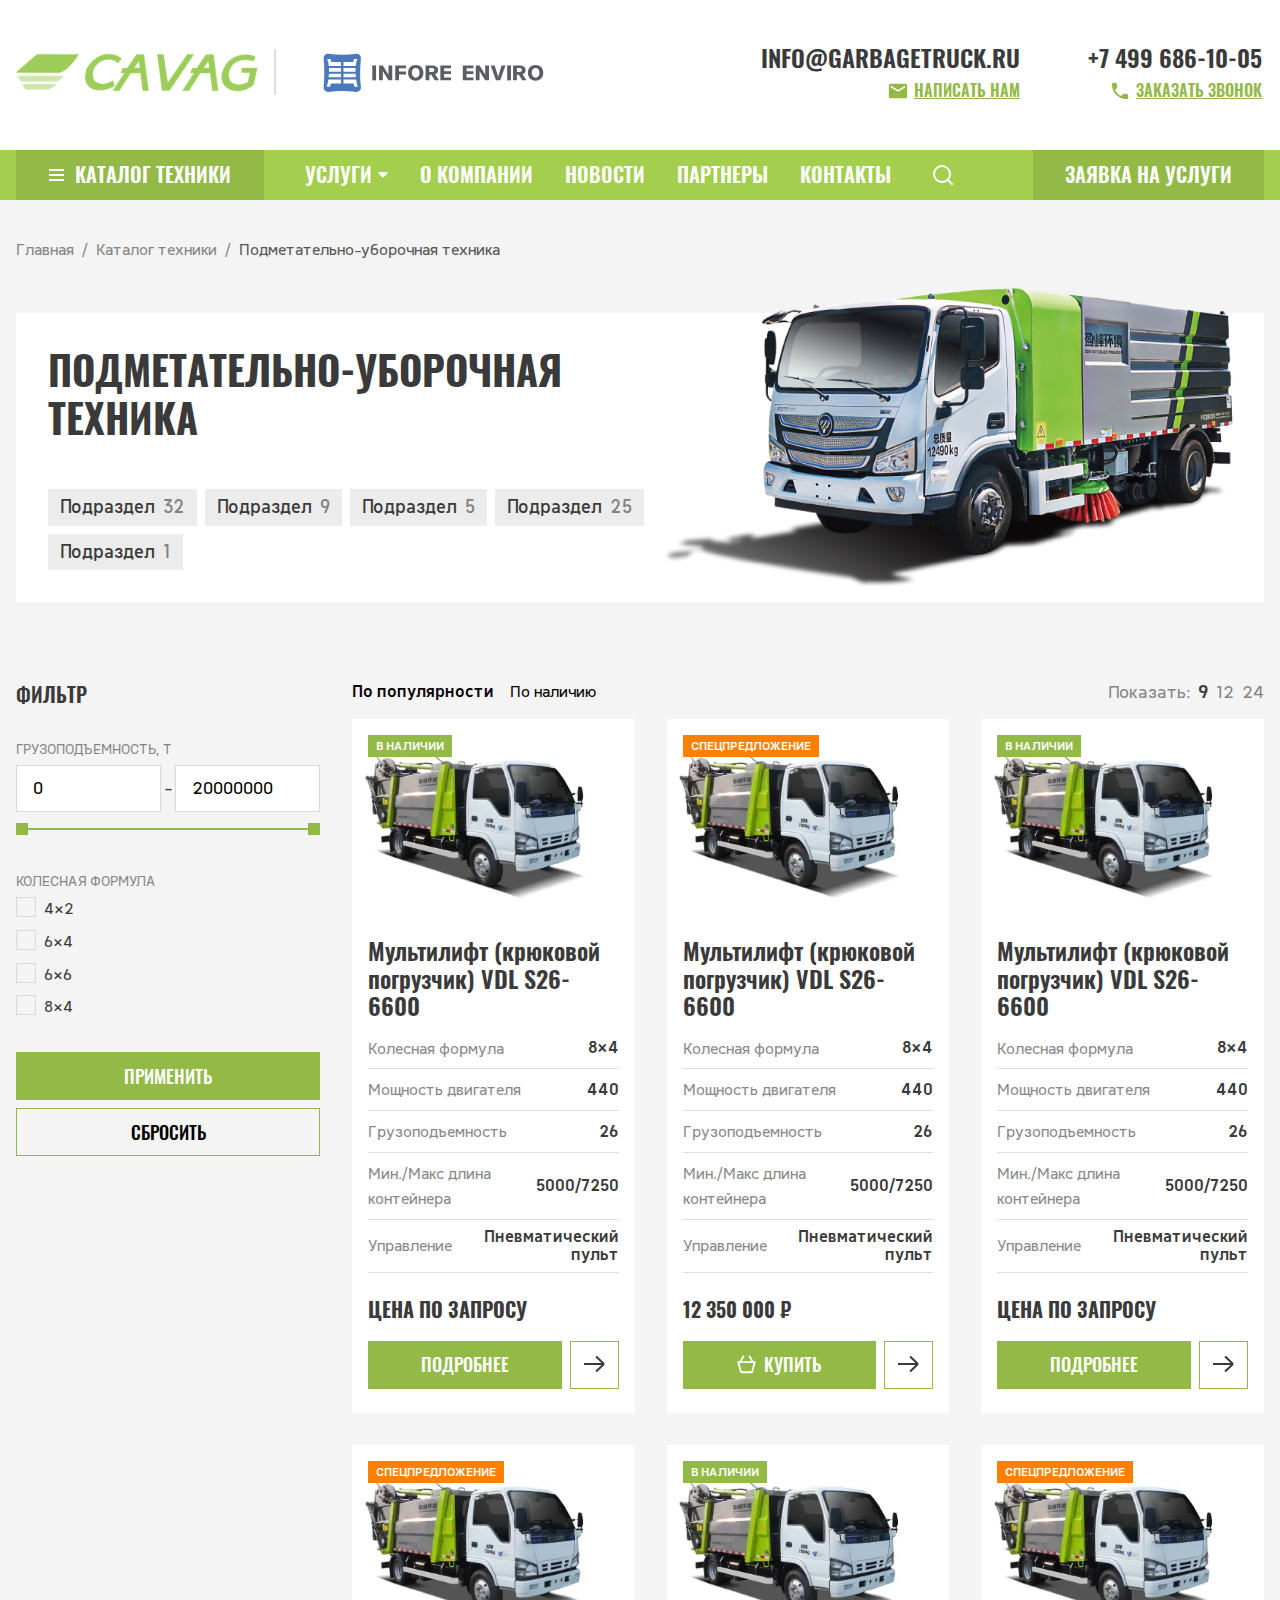
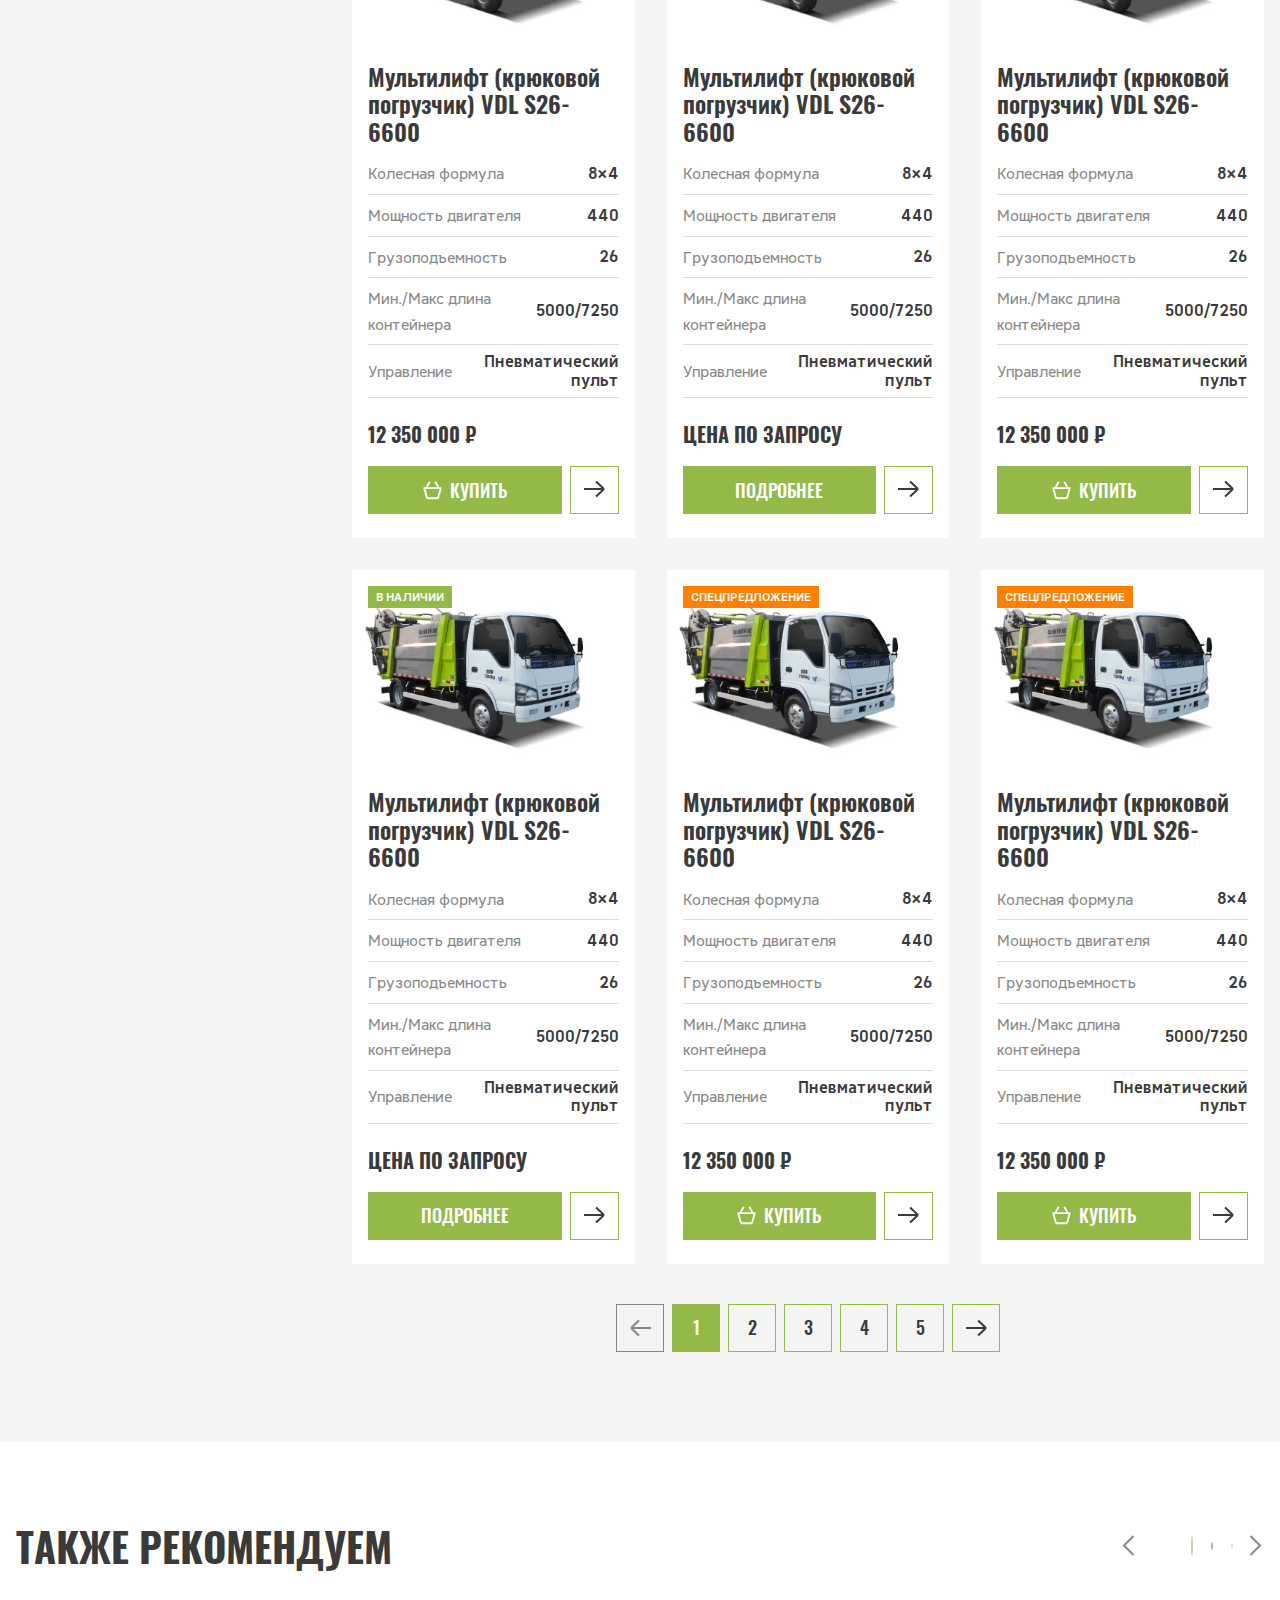
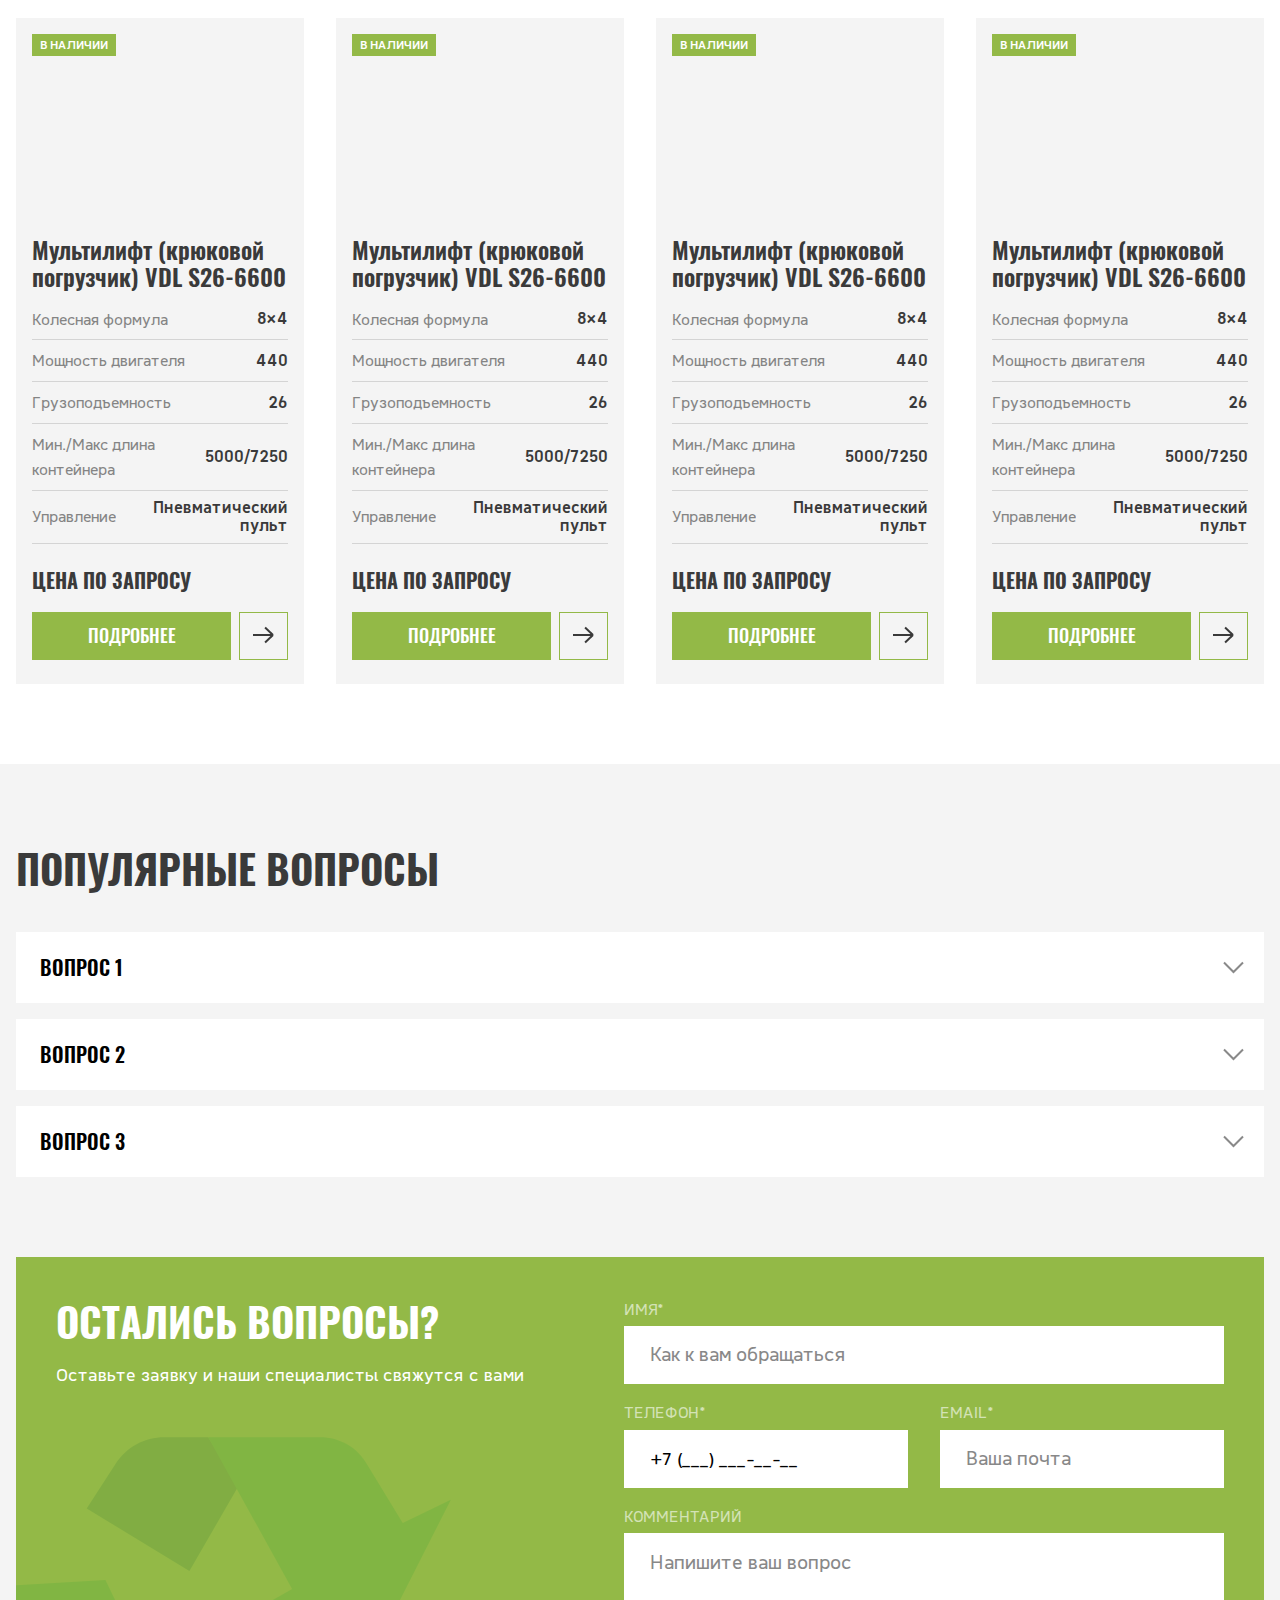
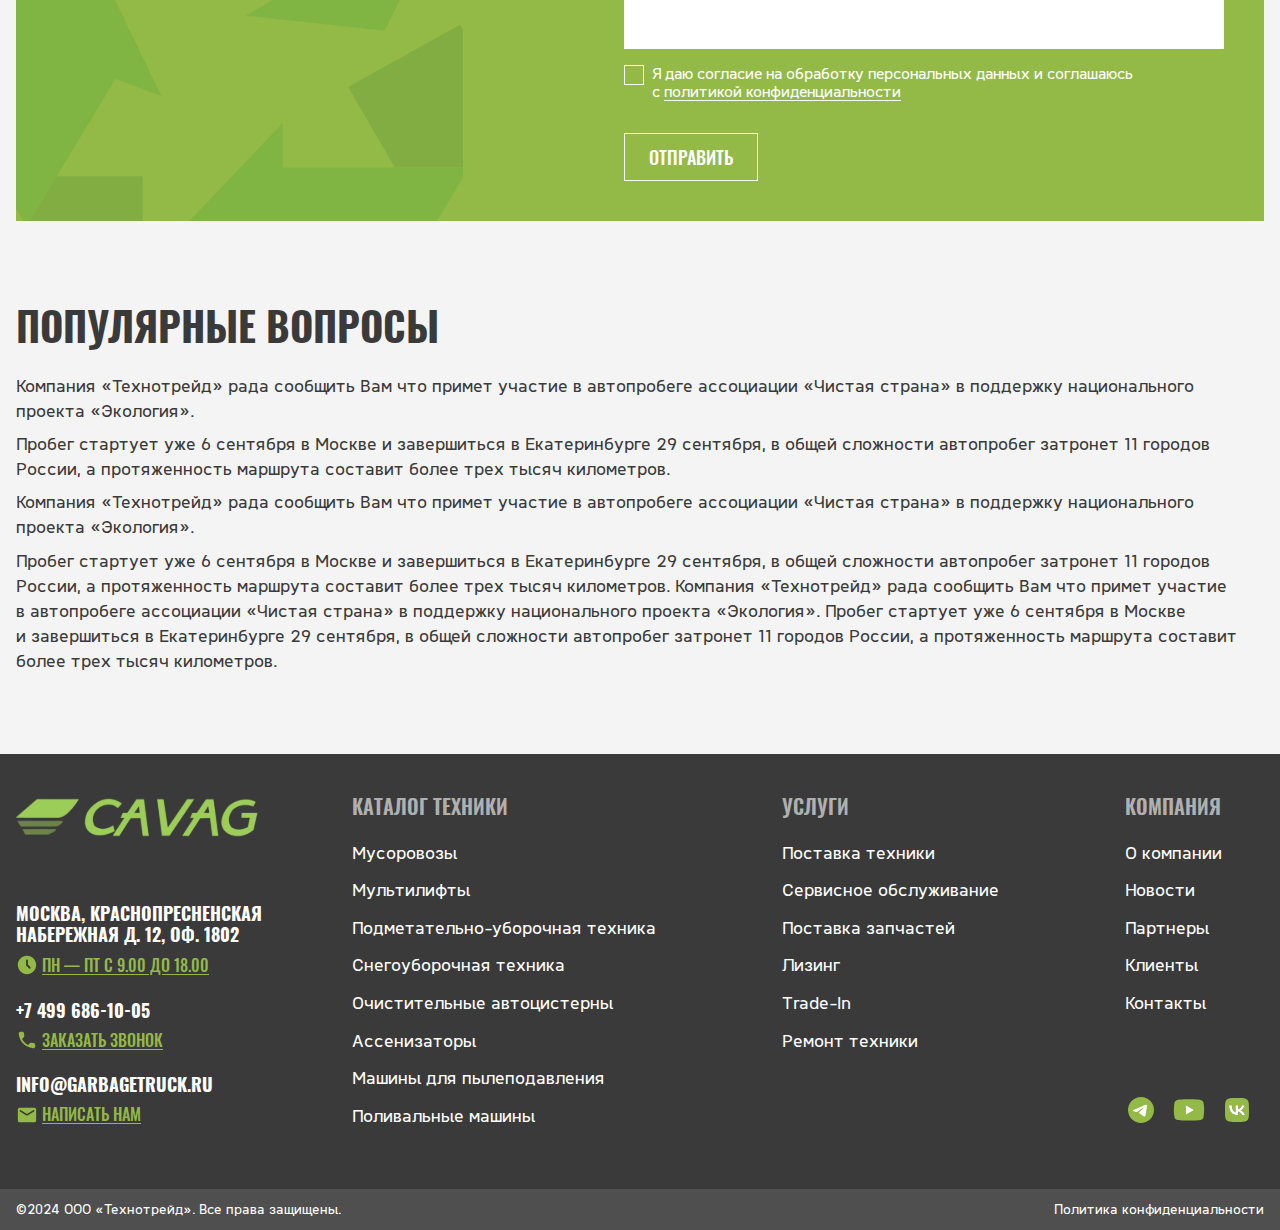
==== commit cbecf40f: "asdd" ====
--- a/catalog-product.html
+++ b/catalog-product.html
@@ -1 +1 @@
-<!DOCTYPE html><html lang="ru" class="page"><head><meta charset="UTF-8"><meta name="viewport" content="width=device-width,initial-scale=1"><link rel="shortcut icon" href="favicon.ico" type="image/x-icon"><meta http-equiv="X-UA-Compatible" content="ie=edge"><meta name="theme-color" content="#111111"><title>Garbagetruck</title><link rel="preload" href="fonts/NeverMindCompact-Regular.woff2" as="font" type="font/woff2" crossorigin><link rel="stylesheet" href="css/vendor.css"><link rel="stylesheet" href="css/main.css"><script defer="defer" src="js/main.js"></script></head><body class="page__body"><header class="header"><div class="header__top"><div class="container"><div class="header__top-wrapper"><div class="header__left"><a class="header__logo logo logo--right-line state" href="/"><img class="logo__img" loading="lazy" src="img/logo.svg" width="247" height="53" alt="Логотип"> </a><img class="header__partner-img" src="img/partners/infore-logo.svg" width="264" height="48" alt="Логотип"></div><div class="header__right"><div class="header__feedback-block feedback-block"><a class="feedback-block__link state" href="mailto:info@garbagetruck.ru"><svg width="20" height="20" fill="none"><path d="M18.3334 3.6665H3.66671C2.65837 3.6665 1.83337 4.4915 1.83337 5.49984V16.4998C1.83337 17.5082 2.65837 18.3332 3.66671 18.3332H18.3334C19.3417 18.3332 20.1667 17.5082 20.1667 16.4998V5.49984C20.1667 4.4915 19.3417 3.6665 18.3334 3.6665ZM17.9667 7.56234L11.9717 11.3115C11.3759 11.6873 10.6242 11.6873 10.0284 11.3115L4.03337 7.56234C3.94146 7.51074 3.86097 7.44103 3.79677 7.35742C3.73258 7.27381 3.68601 7.17805 3.6599 7.07593C3.63379 6.9738 3.62867 6.86744 3.64485 6.76329C3.66103 6.65913 3.69818 6.55933 3.75405 6.46995C3.80992 6.38056 3.88334 6.30344 3.96987 6.24325C4.05641 6.18306 4.15426 6.14106 4.25749 6.11978C4.36073 6.0985 4.46722 6.09839 4.5705 6.11946C4.67378 6.14052 4.77172 6.18233 4.85837 6.24234L11 10.0832L17.1417 6.24234C17.2284 6.18233 17.3263 6.14052 17.4296 6.11946C17.5329 6.09839 17.6393 6.0985 17.7426 6.11978C17.8458 6.14106 17.9437 6.18306 18.0302 6.24325C18.1167 6.30344 18.1902 6.38056 18.246 6.46995C18.3019 6.55933 18.339 6.65913 18.3552 6.76329C18.3714 6.86744 18.3663 6.9738 18.3402 7.07593C18.3141 7.17805 18.2675 7.27381 18.2033 7.35742C18.1391 7.44103 18.0586 7.51074 17.9667 7.56234Z" fill="#93B947"/></svg> info@garbagetruck.ru</a> <button class="feedback-block__btn-trigger state"><svg width="22" height="21" fill="none"><path d="M18.3334 3.6665H3.66671C2.65837 3.6665 1.83337 4.4915 1.83337 5.49984V16.4998C1.83337 17.5082 2.65837 18.3332 3.66671 18.3332H18.3334C19.3417 18.3332 20.1667 17.5082 20.1667 16.4998V5.49984C20.1667 4.4915 19.3417 3.6665 18.3334 3.6665ZM17.9667 7.56234L11.9717 11.3115C11.3759 11.6873 10.6242 11.6873 10.0284 11.3115L4.03337 7.56234C3.94146 7.51074 3.86097 7.44103 3.79677 7.35742C3.73258 7.27381 3.68601 7.17805 3.6599 7.07593C3.63379 6.9738 3.62867 6.86744 3.64485 6.76329C3.66103 6.65913 3.69818 6.55933 3.75405 6.46995C3.80992 6.38056 3.88334 6.30344 3.96987 6.24325C4.05641 6.18306 4.15426 6.14106 4.25749 6.11978C4.36073 6.0985 4.46722 6.09839 4.5705 6.11946C4.67378 6.14052 4.77172 6.18233 4.85837 6.24234L11 10.0832L17.1417 6.24234C17.2284 6.18233 17.3263 6.14052 17.4296 6.11946C17.5329 6.09839 17.6393 6.0985 17.7426 6.11978C17.8458 6.14106 17.9437 6.18306 18.0302 6.24325C18.1167 6.30344 18.1902 6.38056 18.246 6.46995C18.3019 6.55933 18.339 6.65913 18.3552 6.76329C18.3714 6.86744 18.3663 6.9738 18.3402 7.07593C18.3141 7.17805 18.2675 7.27381 18.2033 7.35742C18.1391 7.44103 18.0586 7.51074 17.9667 7.56234Z" fill="#93B947"/></svg> Написать нам</button></div><div class="header__feedback-block feedback-block"><a class="feedback-block__link state" href="phone:+7 (499) 686-10-05"><svg width="20" height="20" fill="none"><path d="M17.6275 13.9884L15.2992 13.7226C15.0254 13.6905 14.7479 13.7208 14.4875 13.8113C14.2272 13.9018 13.9907 14.0501 13.7959 14.2451L12.1092 15.9318C9.50696 14.6083 7.39184 12.4932 6.06837 9.89095L7.7642 8.19511C8.15837 7.80094 8.35087 7.25095 8.2867 6.69178L8.02087 4.38178C7.9689 3.93461 7.7543 3.52216 7.41792 3.22297C7.08154 2.92378 6.64689 2.75874 6.1967 2.75928H4.61087C3.57504 2.75928 2.71337 3.62095 2.77754 4.65678C3.26337 12.4851 9.5242 18.7368 17.3434 19.2226C18.3792 19.2868 19.2409 18.4251 19.2409 17.3893V15.8034C19.25 14.8776 18.5534 14.0984 17.6275 13.9884Z" fill="#93B947"/></svg>+7 499 686-10-05</a> <button class="feedback-block__btn-trigger state"><svg width="22" height="21" fill="none"><path d="M17.6275 13.9884L15.2992 13.7226C15.0254 13.6905 14.7479 13.7208 14.4875 13.8113C14.2272 13.9018 13.9907 14.0501 13.7959 14.2451L12.1092 15.9318C9.50696 14.6083 7.39184 12.4932 6.06837 9.89095L7.7642 8.19511C8.15837 7.80094 8.35087 7.25095 8.2867 6.69178L8.02087 4.38178C7.9689 3.93461 7.7543 3.52216 7.41792 3.22297C7.08154 2.92378 6.64689 2.75874 6.1967 2.75928H4.61087C3.57504 2.75928 2.71337 3.62095 2.77754 4.65678C3.26337 12.4851 9.5242 18.7368 17.3434 19.2226C18.3792 19.2868 19.2409 18.4251 19.2409 17.3893V15.8034C19.25 14.8776 18.5534 14.0984 17.6275 13.9884Z" fill="#93B947"/></svg>Заказать звонок</button></div></div></div></div></div><nav class="header__nav"><div class="container"><div class="header__nav-wrapper"><ul class="menu"><li class="menu__item"><a class="menu__link menu__link--catalog" href="#"><div class="hamburger-lines"><span class="hamburger-lines__line line1"></span> <span class="hamburger-lines__line line2"></span> <span class="hamburger-lines__line line3"></span></div>Каталог техники</a></li><li class="menu__item"><a class="menu__link menu__link--services" href="#">Услуги</a></li><li class="menu__item"><a class="menu__link" href="#">О компании</a></li><li class="menu__item"><a class="menu__link" href="news.html">Новости</a></li><li class="menu__item"><a class="menu__link" href="#">Партнеры</a></li><li class="menu__item"><a class="menu__link" href="#">Контакты</a></li></ul><button class="header__search-btn"><svg width="24" height="24" fill="none"><path d="M17 17L21 21M3 11C3 13.1217 3.84285 15.1566 5.34315 16.6569C6.84344 18.1571 8.87827 19 11 19C13.1217 19 15.1566 18.1571 16.6569 16.6569C18.1571 15.1566 19 13.1217 19 11C19 8.87827 18.1571 6.84344 16.6569 5.34315C15.1566 3.84285 13.1217 3 11 3C8.87827 3 6.84344 3.84285 5.34315 5.34315C3.84285 6.84344 3 8.87827 3 11Z" stroke="white" stroke-width="2" stroke-linecap="square" stroke-linejoin="round"/></svg></button> <button class="header__service header-service" data-graph-path="service-modal">Заявка на услуги</button></div><div class="header__nav-mobile"><a class="header__logo logo state" href="#"><img class="logo__img" loading="lazy" src="img/logo.svg" width="219" height="34" alt="Логотип"> </a><button class="hamburger-lines hamburger-lines--mobile-menu"><span class="hamburger-lines__line line1"></span> <span class="hamburger-lines__line line2"></span> <span class="hamburger-lines__line line3"></span></button></div></div></nav><div class="header-search"><div class="header-search__wrapper"><div class="container"><form class="search-form header__search-form" action="#"><svg width="24" height="24" fill="none"><path d="M17 17L21 21M3 11C3 13.1217 3.84285 15.1566 5.34315 16.6569C6.84344 18.1571 8.87827 19 11 19C13.1217 19 15.1566 18.1571 16.6569 16.6569C18.1571 15.1566 19 13.1217 19 11C19 8.87827 18.1571 6.84344 16.6569 5.34315C15.1566 3.84285 13.1217 3 11 3C8.87827 3 6.84344 3.84285 5.34315 5.34315C3.84285 6.84344 3 8.87827 3 11Z" stroke="#3A3A3A" stroke-width="2" stroke-linecap="square" stroke-linejoin="round"/></svg> <input class="search-form__input" name="search-input" type="text" placeholder="Поиск по сайту" required> <button class="search-form__btn" aria-label="Кнопка поиска на сайте">Найти</button></form></div></div></div><div class="header-catalog"><div class="header-catalog__wrapper"><div class="container"><ul class="header-catalog__list"><li class="header-catalog__item"><article class="catalog__product catalog-product catalog-product"><a class="catalog-product__link catalog-product__link--menu" href="#"><div class="catalog-product__img catalog-product__img--menu"><picture><source srcset="img/catalog-car.webp" type="image/webp"><img class="catalog-product__pic" src="img/catalog-car.png" alt="Фото машины" decoding="async"></picture></div><div class="catalog-product__content"><h3 class="catalog-product__title">Мусоровозы</h3><span class="catalog-product__models">9 моделей</span></div></a></article></li><li class="header-catalog__item"><article class="catalog__product catalog-product catalog-product"><a class="catalog-product__link catalog-product__link--menu" href="#"><div class="catalog-product__img catalog-product__img--menu"><picture><source srcset="img/catalog-car.webp" type="image/webp"><img class="catalog-product__pic" src="img/catalog-car.png" alt="Фото машины" decoding="async"></picture></div><div class="catalog-product__content"><h3 class="catalog-product__title">Мусоровозы</h3><span class="catalog-product__models">9 моделей</span></div></a></article></li><li class="header-catalog__item"><article class="catalog__product catalog-product catalog-product"><a class="catalog-product__link catalog-product__link--menu" href="#"><div class="catalog-product__img catalog-product__img--menu"><picture><source srcset="img/catalog-car.webp" type="image/webp"><img class="catalog-product__pic" src="img/catalog-car.png" alt="Фото машины" decoding="async"></picture></div><div class="catalog-product__content"><h3 class="catalog-product__title">Мусоровозы</h3><span class="catalog-product__models">9 моделей</span></div></a></article></li><li class="header-catalog__item"><article class="catalog__product catalog-product catalog-product"><a class="catalog-product__link catalog-product__link--menu" href="#"><div class="catalog-product__img catalog-product__img--menu"><picture><source srcset="img/catalog-car.webp" type="image/webp"><img class="catalog-product__pic" src="img/catalog-car.png" alt="Фото машины" decoding="async"></picture></div><div class="catalog-product__content"><h3 class="catalog-product__title">Мусоровозы</h3><span class="catalog-product__models">9 моделей</span></div></a></article></li><li class="header-catalog__item"><article class="catalog__product catalog-product catalog-product"><a class="catalog-product__link catalog-product__link--menu" href="#"><div class="catalog-product__img catalog-product__img--menu"><picture><source srcset="img/catalog-car.webp" type="image/webp"><img class="catalog-product__pic" src="img/catalog-car.png" alt="Фото машины" decoding="async"></picture></div><div class="catalog-product__content"><h3 class="catalog-product__title">Мусоровозы</h3><span class="catalog-product__models">9 моделей</span></div></a></article></li><li class="header-catalog__item"><article class="catalog__product catalog-product catalog-product"><a class="catalog-product__link catalog-product__link--menu" href="#"><div class="catalog-product__img catalog-product__img--menu"><picture><source srcset="img/catalog-car.webp" type="image/webp"><img class="catalog-product__pic" src="img/catalog-car.png" alt="Фото машины" decoding="async"></picture></div><div class="catalog-product__content"><h3 class="catalog-product__title">Мусоровозы</h3><span class="catalog-product__models">9 моделей</span></div></a></article></li><li class="header-catalog__item"><article class="catalog__product catalog-product catalog-product"><a class="catalog-product__link catalog-product__link--menu" href="#"><div class="catalog-product__img catalog-product__img--menu"><picture><source srcset="img/catalog-car.webp" type="image/webp"><img class="catalog-product__pic" src="img/catalog-car.png" alt="Фото машины" decoding="async"></picture></div><div class="catalog-product__content"><h3 class="catalog-product__title">Мусоровозы</h3><span class="catalog-product__models">9 моделей</span></div></a></article></li><li class="header-catalog__item"><article class="catalog__product catalog-product catalog-product"><a class="catalog-product__link catalog-product__link--menu" href="#"><div class="catalog-product__img catalog-product__img--menu"><picture><source srcset="img/catalog-car.webp" type="image/webp"><img class="catalog-product__pic" src="img/catalog-car.png" alt="Фото машины" decoding="async"></picture></div><div class="catalog-product__content"><h3 class="catalog-product__title">Мусоровозы</h3><span class="catalog-product__models">9 моделей</span></div></a></article></li><li class="header-catalog__item header-catalog__item--link"><a class="header-catalog__link details state" href="#">Перейти в каталог <svg class="details__svg" width="21" height="18" viewBox="0 0 21 18" fill="none" xmlns="http://www.w3.org/2000/svg"><path d="M0 9H20M20 9L12.0833 1.5M20 9L12.0833 16.5" stroke="white" stroke-width="2" stroke-linejoin="round"/></svg></a></li></ul></div></div></div><div class="header-services"><div class="header-services__wrapper"><div class="container"><ul class="header-services__list"><li class="header-services__item"><article class="header-services__card"><a class="header-services__link" href="#"><div class="header-services__img"><picture><source srcset="img/car.webp" type="image/webp"><img class="header-services__pic" src="img/car.png" alt="Фото машины" decoding="async"></picture></div><h3 class="header-services__title">Поставка техники</h3></a></article></li><li class="header-services__item"><article class="header-services__card"><a class="header-services__link" href="#"><div class="header-services__img"><picture><source srcset="img/car.webp" type="image/webp"><img src="img/car.png" alt="Фото машины" decoding="async"></picture></div><h3 class="header-services__title">Сервисное обслуживание</h3></a></article></li><li class="header-services__item"><article class="header-services__card"><a class="header-services__link" href="#"><div class="header-services__img"><picture><source srcset="img/car.webp" type="image/webp"><img src="img/car.png" alt="Фото машины" decoding="async"></picture></div><h3 class="header-services__title">Запчасти</h3></a></article></li><li class="header-services__item"><article class="header-services__card"><a class="header-services__link" href="#"><div class="header-services__img"><picture><source srcset="img/car.webp" type="image/webp"><img src="img/car.png" alt="Фото машины" decoding="async"></picture></div><h3 class="header-services__title">Лизинг</h3></a></article></li><li class="header-services__item"><article class="header-services__card"><a class="header-services__link" href="#"><div class="header-services__img"><picture><source srcset="img/car.webp" type="image/webp"><img src="img/car.png" alt="Фото машины" decoding="async"></picture></div><h3 class="header-services__title">Trade-in</h3></a></article></li><li class="header-services__item"><article class="header-services__card"><a class="header-services__link" href="#"><div class="header-services__img"><picture><source srcset="img/car.webp" type="image/webp"><img src="img/car.png" alt="Фото машины" decoding="async"></picture></div><h3 class="header-services__title">Ремонт</h3></a></article></li></ul></div></div></div></header><div class="mobile-menu"><div class="container"><div class="mobile-menu__wrapper"><div class="mobile-menu__inner"><ul class="mobile-menu__list"><li class="mobile-menu__item mobile-menu__item--catalog dropdown"><span class="mobile-menu__text state" data-toggle="dropdown">Каталог техники</span><ul class="mobile-menu__dropdown-menu mobile-menu__dropdown-menu--catalog"><li class="mobile-menu__dropdown-item"><a class="mobile-menu__dropdown-link state" href="#"><img class="mobile-menu__dropdown-img" src="../img/tech-car.png" alt="Картинка"> Мусоровозы</a></li><li class="mobile-menu__dropdown-item"><a class="mobile-menu__dropdown-link state" href="#"><img class="mobile-menu__dropdown-img" src="../img/tech-car.png" alt="Картинка"> Мультилифты</a></li><li class="mobile-menu__dropdown-item"><a class="mobile-menu__dropdown-link state" href="#"><img class="mobile-menu__dropdown-img" src="../img/tech-car.png" alt="Картинка"> Поливальные машины</a></li><li class="mobile-menu__dropdown-item"><a class="mobile-menu__dropdown-link state" href="#"><img class="mobile-menu__dropdown-img" src="../img/tech-car.png" alt="Картинка"> Снегоуборочная техника</a></li><li class="mobile-menu__dropdown-item"><a class="mobile-menu__dropdown-link state" href="#"><img class="mobile-menu__dropdown-img" src="../img/tech-car.png" alt="Картинка"> Очистительные автоцистерны</a></li><li class="mobile-menu__dropdown-item"><a class="mobile-menu__dropdown-link state" href="#"><img class="mobile-menu__dropdown-img" src="../img/tech-car.png" alt="Картинка"> Подметательно-уборочные</a></li><li class="mobile-menu__dropdown-item"><a class="mobile-menu__dropdown-link state" href="#"><img class="mobile-menu__dropdown-img" src="../img/tech-car.png" alt="Картинка"> Машины для пылеподавления</a></li><li class="mobile-menu__dropdown-item"><a class="mobile-menu__dropdown-link state" href="#"><img class="mobile-menu__dropdown-img" src="../img/tech-car.png" alt="Картинка"> Ассенизаторские машины</a></li></ul></li><li class="mobile-menu__item mobile-menu__item--services dropdown"><span class="mobile-menu__text state" data-toggle="dropdown">Услуги</span><ul class="mobile-menu__dropdown-menu mobile-menu__dropdown-menu--catalog"><li class="mobile-menu__dropdown-item"><a class="mobile-menu__dropdown-link state" href="#"><img class="mobile-menu__dropdown-img" src="../img/car.jpg" alt="Картинка"> Поставка техники</a></li><li class="mobile-menu__dropdown-item"><a class="mobile-menu__dropdown-link state" href="#"><img class="mobile-menu__dropdown-img" src="../img/car.jpg" alt="Картинка"> Сервисное обслуживание</a></li><li class="mobile-menu__dropdown-item"><a class="mobile-menu__dropdown-link state" href="#"><img class="mobile-menu__dropdown-img" src="../img/car.jpg" alt="Картинка"> Запчасти</a></li><li class="mobile-menu__dropdown-item"><a class="mobile-menu__dropdown-link state" href="#"><img class="mobile-menu__dropdown-img" src="../img/car.jpg" alt="Картинка"> Лизинг</a></li><li class="mobile-menu__dropdown-item"><a class="mobile-menu__dropdown-link state" href="#"><img class="mobile-menu__dropdown-img" src="../img/car.jpg" alt="Картинка"> Trade-in</a></li><li class="mobile-menu__dropdown-item"><a class="mobile-menu__dropdown-link state" href="#"><img class="mobile-menu__dropdown-img" src="../img/car.jpg" alt="Картинка"> Ремонт</a></li></ul></li><li class="mobile-menu__item"><a class="mobile-menu__link state" href="#">О компании</a></li><li class="mobile-menu__item"><a class="mobile-menu__link state" href="#">Новости</a></li><li class="mobile-menu__item"><a class="mobile-menu__link state" href="#">Партнеры</a></li><li class="mobile-menu__item"><a class="mobile-menu__link state" href="#">Контакты</a></li></ul><div class="mobile-menu__content"><div class="mobile-menu__feedback feedback-block feedback-block--mobile"><a class="feedback-block__link state" href="mailto:info@garbagetruck.ru"><svg width="20" height="20" fill="none"><path d="M18.3334 3.6665H3.66671C2.65837 3.6665 1.83337 4.4915 1.83337 5.49984V16.4998C1.83337 17.5082 2.65837 18.3332 3.66671 18.3332H18.3334C19.3417 18.3332 20.1667 17.5082 20.1667 16.4998V5.49984C20.1667 4.4915 19.3417 3.6665 18.3334 3.6665ZM17.9667 7.56234L11.9717 11.3115C11.3759 11.6873 10.6242 11.6873 10.0284 11.3115L4.03337 7.56234C3.94146 7.51074 3.86097 7.44103 3.79677 7.35742C3.73258 7.27381 3.68601 7.17805 3.6599 7.07593C3.63379 6.9738 3.62867 6.86744 3.64485 6.76329C3.66103 6.65913 3.69818 6.55933 3.75405 6.46995C3.80992 6.38056 3.88334 6.30344 3.96987 6.24325C4.05641 6.18306 4.15426 6.14106 4.25749 6.11978C4.36073 6.0985 4.46722 6.09839 4.5705 6.11946C4.67378 6.14052 4.77172 6.18233 4.85837 6.24234L11 10.0832L17.1417 6.24234C17.2284 6.18233 17.3263 6.14052 17.4296 6.11946C17.5329 6.09839 17.6393 6.0985 17.7426 6.11978C17.8458 6.14106 17.9437 6.18306 18.0302 6.24325C18.1167 6.30344 18.1902 6.38056 18.246 6.46995C18.3019 6.55933 18.339 6.65913 18.3552 6.76329C18.3714 6.86744 18.3663 6.9738 18.3402 7.07593C18.3141 7.17805 18.2675 7.27381 18.2033 7.35742C18.1391 7.44103 18.0586 7.51074 17.9667 7.56234Z" fill="#93B947"/></svg>info@garbagetruck.ru</a> <button class="feedback-block__btn-trigger state"><svg width="22" height="21" fill="none"><path d="M18.3334 3.6665H3.66671C2.65837 3.6665 1.83337 4.4915 1.83337 5.49984V16.4998C1.83337 17.5082 2.65837 18.3332 3.66671 18.3332H18.3334C19.3417 18.3332 20.1667 17.5082 20.1667 16.4998V5.49984C20.1667 4.4915 19.3417 3.6665 18.3334 3.6665ZM17.9667 7.56234L11.9717 11.3115C11.3759 11.6873 10.6242 11.6873 10.0284 11.3115L4.03337 7.56234C3.94146 7.51074 3.86097 7.44103 3.79677 7.35742C3.73258 7.27381 3.68601 7.17805 3.6599 7.07593C3.63379 6.9738 3.62867 6.86744 3.64485 6.76329C3.66103 6.65913 3.69818 6.55933 3.75405 6.46995C3.80992 6.38056 3.88334 6.30344 3.96987 6.24325C4.05641 6.18306 4.15426 6.14106 4.25749 6.11978C4.36073 6.0985 4.46722 6.09839 4.5705 6.11946C4.67378 6.14052 4.77172 6.18233 4.85837 6.24234L11 10.0832L17.1417 6.24234C17.2284 6.18233 17.3263 6.14052 17.4296 6.11946C17.5329 6.09839 17.6393 6.0985 17.7426 6.11978C17.8458 6.14106 17.9437 6.18306 18.0302 6.24325C18.1167 6.30344 18.1902 6.38056 18.246 6.46995C18.3019 6.55933 18.339 6.65913 18.3552 6.76329C18.3714 6.86744 18.3663 6.9738 18.3402 7.07593C18.3141 7.17805 18.2675 7.27381 18.2033 7.35742C18.1391 7.44103 18.0586 7.51074 17.9667 7.56234Z" fill="#93B947"/></svg>Написать нам</button></div><div class="mobile-menu__feedback feedback-block feedback-block--mobile"><a class="feedback-block__link state" href="phone:+7 (499) 686-10-05"><svg width="20" height="20" fill="none"><path d="M17.6275 13.9884L15.2992 13.7226C15.0254 13.6905 14.7479 13.7208 14.4875 13.8113C14.2272 13.9018 13.9907 14.0501 13.7959 14.2451L12.1092 15.9318C9.50696 14.6083 7.39184 12.4932 6.06837 9.89095L7.7642 8.19511C8.15837 7.80094 8.35087 7.25095 8.2867 6.69178L8.02087 4.38178C7.9689 3.93461 7.7543 3.52216 7.41792 3.22297C7.08154 2.92378 6.64689 2.75874 6.1967 2.75928H4.61087C3.57504 2.75928 2.71337 3.62095 2.77754 4.65678C3.26337 12.4851 9.5242 18.7368 17.3434 19.2226C18.3792 19.2868 19.2409 18.4251 19.2409 17.3893V15.8034C19.25 14.8776 18.5534 14.0984 17.6275 13.9884Z" fill="#93B947"/></svg>+7 499 686-10-05</a> <button class="feedback-block__btn-trigger state"><svg width="22" height="21" fill="none"><path d="M17.6275 13.9884L15.2992 13.7226C15.0254 13.6905 14.7479 13.7208 14.4875 13.8113C14.2272 13.9018 13.9907 14.0501 13.7959 14.2451L12.1092 15.9318C9.50696 14.6083 7.39184 12.4932 6.06837 9.89095L7.7642 8.19511C8.15837 7.80094 8.35087 7.25095 8.2867 6.69178L8.02087 4.38178C7.9689 3.93461 7.7543 3.52216 7.41792 3.22297C7.08154 2.92378 6.64689 2.75874 6.1967 2.75928H4.61087C3.57504 2.75928 2.71337 3.62095 2.77754 4.65678C3.26337 12.4851 9.5242 18.7368 17.3434 19.2226C18.3792 19.2868 19.2409 18.4251 19.2409 17.3893V15.8034C19.25 14.8776 18.5534 14.0984 17.6275 13.9884Z" fill="#93B947"/></svg>Заказать звонок</button></div><ul class="mobile-menu__socials socials"><li class="socials__item"><a class="socials__link state" href="#"><img class="socials__img" src="img/socials/telegram.svg" alt="Телеграм"></a></li><li class="socials__item"><a class="socials__link state" href="#"><img class="socials__img" src="img/socials/youtube.svg" alt="Ютуб"></a></li><li class="socials__item"><a class="socials__link state" href="#"><img class="socials__img" src="img/socials/vk.svg" alt="ВКонтакте"></a></li></ul></div></div></div></div></div><main class="main overlay"><section class="catalog"><div class="container"><div class="catalog__breadcrumbs breadcrumbs"><ul class="breadcrumbs__list"><li class="breadcrumbs__item"><a class="breadcrumbs__link state" href="index.html">Главная</a></li><li class="breadcrumbs__item"><a class="breadcrumbs__link state" href="index.html">Каталог техники</a></li><li class="breadcrumbs__item breadcrumbs__item--active"><span>Подметательно-уборочная техника</span></li></ul></div><div class="catalog__chapter"><div class="catalog__chapter-content"><h1 class="catalog__title catalog__title--chapter title-block">Подметательно-уборочная техника</h1><img class="catalog__chapter-img catalog__chapter-img--mobile" src="img/car-hero-slider.png" alt="Картинка подраздела"><ul class="catalog__chapter-list"><li class="catalog__chapter-item">Подраздел<span class="catalog__chapter-num">32</span></li><li class="catalog__chapter-item">Подраздел<span class="catalog__chapter-num">9</span></li><li class="catalog__chapter-item">Подраздел<span class="catalog__chapter-num">5</span></li><li class="catalog__chapter-item">Подраздел<span class="catalog__chapter-num">25</span></li><li class="catalog__chapter-item">Подраздел<span class="catalog__chapter-num">1</span></li></ul></div><img class="catalog__chapter-img" src="img/car-hero-slider.png" alt="Картинка подраздела"></div><div class="catalog__wrapper catalog__wrapper"><div class="catalog__filter"></div><div class="catalog__products"><div class="catalog__products-head"><ul class="catalog__sort"><li class="catalog__sort-item catalog__sort-item--active"><button class="catalog__sort-btn">По популярности</button></li><li class="catalog__sort-item"><button class="catalog__sort-btn">По наличию</button></li></ul><div class="catalog__select custom-select custom-select--sort"><select class="custom-select__select" id="sort-select" name="sort-select"><option class="custom-select__option" selected="selected" value="0">По популярности</option><option class="custom-select__option" value="1">По наличию</option></select></div><div class="catalog__quantity-items quantity-items"><span class="quantity-items__name">Показать:</span> <button class="quantity-items__num quantity-items__num--active">9</button> <button class="quantity-items__num">12</button> <button class="quantity-items__num">24</button></div><button class="catalog__filter-mobile filter-btn"><svg class="filter-btn__icon" width="17" height="17" viewBox="0 0 17 17" fill="none"><path d="M14.3183 4.86328H7.77282M9.95463 12.136H3.40918" stroke="white" stroke-width="2" stroke-linecap="square"/><path d="M12.1364 14.3177C13.3414 14.3177 14.3182 13.3409 14.3182 12.1359C14.3182 10.9309 13.3414 9.9541 12.1364 9.9541C10.9314 9.9541 9.95459 10.9309 9.95459 12.1359C9.95459 13.3409 10.9314 14.3177 12.1364 14.3177Z" stroke="white" stroke-width="2" stroke-linecap="round"/><path d="M4.8637 7.04528C6.06869 7.04528 7.04552 6.06844 7.04552 4.86346C7.04552 3.65847 6.06869 2.68164 4.8637 2.68164C3.65872 2.68164 2.68188 3.65847 2.68188 4.86346C2.68188 6.06844 3.65872 7.04528 4.8637 7.04528Z" stroke="white" stroke-width="2" stroke-linecap="round"/></svg> Фильтры</button></div><ul class="catalog__products-content"><li class="catalog__products-item"><article class="technic-card"><div class="technic-card__badge technic-card__badge--green">В наличии</div><picture><source srcset="img/tech-car.webp" type="image/webp"><img class="technic-card__img" src="img/tech-car.png" alt="Фото машины" decoding="async"></picture><div class="technic-card__content"><h3 class="technic-card__title">Мультилифт (крюковой погрузчик) VDL S26-6600</h3><ul class="technic-card__list"><li class="technic-card__item"><span class="technic-card__item-left">Колесная формула</span> <span class="technic-card__item-right">8×4</span></li><li class="technic-card__item"><span class="technic-card__item-left">Мощность двигателя</span> <span class="technic-card__item-right">440</span></li><li class="technic-card__item"><span class="technic-card__item-left">Грузоподъемность</span> <span class="technic-card__item-right">26</span></li><li class="technic-card__item"><span class="technic-card__item-left">Мин./Макс длина контейнера</span> <span class="technic-card__item-right">5000/7250</span></li><li class="technic-card__item"><span class="technic-card__item-left">Управление</span> <span class="technic-card__item-right">Пневматический пульт</span></li></ul><span class="technic-card__price">Цена по запросу</span><div class="technic-card__btns"><a class="technic-card__btn" href="#">Подробнее</a> <a class="technic-card__link technic-card__link--arrow" href="#"><svg width="21" height="18" viewBox="0 0 21 18" fill="none" xmlns="http://www.w3.org/2000/svg"><path d="M0 9H20M20 9L12.0833 1.5M20 9L12.0833 16.5" stroke="#3A3A3A" stroke-width="2" stroke-linejoin="round"/></svg></a></div></div></article></li><li class="catalog__products-item"><article class="technic-card"><div class="technic-card__badge technic-card__badge--orange">Спецпредложение</div><picture><source srcset="img/tech-car.webp" type="image/webp"><img class="technic-card__img" src="img/tech-car.png" alt="Фото машины" decoding="async"></picture><div class="technic-card__content"><h3 class="technic-card__title">Мультилифт (крюковой погрузчик) VDL S26-6600</h3><ul class="technic-card__list"><li class="technic-card__item"><span class="technic-card__item-left">Колесная формула</span> <span class="technic-card__item-right">8×4</span></li><li class="technic-card__item"><span class="technic-card__item-left">Мощность двигателя</span> <span class="technic-card__item-right">440</span></li><li class="technic-card__item"><span class="technic-card__item-left">Грузоподъемность</span> <span class="technic-card__item-right">26</span></li><li class="technic-card__item"><span class="technic-card__item-left">Мин./Макс длина контейнера</span> <span class="technic-card__item-right">5000/7250</span></li><li class="technic-card__item"><span class="technic-card__item-left">Управление</span> <span class="technic-card__item-right">Пневматический пульт</span></li></ul><span class="technic-card__price">12 350 000 ₽</span><div class="technic-card__btns"><a class="technic-card__btn" href="#"><svg width="19" height="19" viewBox="0 0 19 19" fill="none" xmlns="http://www.w3.org/2000/svg"><path d="M17.7499 6.24959H16.4482L13.0455 0.294922L11.4542 1.20426L14.3371 6.24959H4.66261L7.54645 1.20426L5.9542 0.294922L2.55153 6.24959H1.24986C1.10891 6.24956 0.969841 6.28204 0.843479 6.3445C0.717117 6.40696 0.606862 6.49772 0.521284 6.60972C0.435706 6.72173 0.377111 6.85196 0.350054 6.9903C0.322997 7.12863 0.328207 7.27134 0.365278 7.40734L2.93103 16.816C3.03769 17.2036 3.26846 17.5455 3.588 17.7894C3.90754 18.0332 4.29822 18.1656 4.70019 18.1663H14.3004C15.1236 18.1663 15.8514 17.6117 16.0696 16.8142L18.6354 7.40642C18.6727 7.27039 18.678 7.12757 18.651 6.98913C18.624 6.85069 18.5653 6.72037 18.4796 6.60836C18.3938 6.49635 18.2833 6.40568 18.1568 6.34345C18.0302 6.28121 17.8909 6.24909 17.7499 6.24959ZM14.2995 16.3329H4.70019L2.45069 8.08292H16.549L14.2995 16.3329Z" fill="white"/></svg> Купить </a><a class="technic-card__link technic-card__link--arrow" href="#"><svg width="21" height="18" viewBox="0 0 21 18" fill="none" xmlns="http://www.w3.org/2000/svg"><path d="M0 9H20M20 9L12.0833 1.5M20 9L12.0833 16.5" stroke="#3A3A3A" stroke-width="2" stroke-linejoin="round"/></svg></a></div></div></article></li><li class="catalog__products-item"><article class="technic-card"><div class="technic-card__badge technic-card__badge--green">В наличии</div><picture><source srcset="img/tech-car.webp" type="image/webp"><img class="technic-card__img" src="img/tech-car.png" alt="Фото машины" decoding="async"></picture><div class="technic-card__content"><h3 class="technic-card__title">Мультилифт (крюковой погрузчик) VDL S26-6600</h3><ul class="technic-card__list"><li class="technic-card__item"><span class="technic-card__item-left">Колесная формула</span> <span class="technic-card__item-right">8×4</span></li><li class="technic-card__item"><span class="technic-card__item-left">Мощность двигателя</span> <span class="technic-card__item-right">440</span></li><li class="technic-card__item"><span class="technic-card__item-left">Грузоподъемность</span> <span class="technic-card__item-right">26</span></li><li class="technic-card__item"><span class="technic-card__item-left">Мин./Макс длина контейнера</span> <span class="technic-card__item-right">5000/7250</span></li><li class="technic-card__item"><span class="technic-card__item-left">Управление</span> <span class="technic-card__item-right">Пневматический пульт</span></li></ul><span class="technic-card__price">Цена по запросу</span><div class="technic-card__btns"><a class="technic-card__btn" href="#">Подробнее</a> <a class="technic-card__link technic-card__link--arrow" href="#"><svg width="21" height="18" viewBox="0 0 21 18" fill="none" xmlns="http://www.w3.org/2000/svg"><path d="M0 9H20M20 9L12.0833 1.5M20 9L12.0833 16.5" stroke="#3A3A3A" stroke-width="2" stroke-linejoin="round"/></svg></a></div></div></article></li><li class="catalog__products-item"><article class="technic-card"><div class="technic-card__badge technic-card__badge--orange">Спецпредложение</div><picture><source srcset="img/tech-car.webp" type="image/webp"><img class="technic-card__img" src="img/tech-car.png" alt="Фото машины" decoding="async"></picture><div class="technic-card__content"><h3 class="technic-card__title">Мультилифт (крюковой погрузчик) VDL S26-6600</h3><ul class="technic-card__list"><li class="technic-card__item"><span class="technic-card__item-left">Колесная формула</span> <span class="technic-card__item-right">8×4</span></li><li class="technic-card__item"><span class="technic-card__item-left">Мощность двигателя</span> <span class="technic-card__item-right">440</span></li><li class="technic-card__item"><span class="technic-card__item-left">Грузоподъемность</span> <span class="technic-card__item-right">26</span></li><li class="technic-card__item"><span class="technic-card__item-left">Мин./Макс длина контейнера</span> <span class="technic-card__item-right">5000/7250</span></li><li class="technic-card__item"><span class="technic-card__item-left">Управление</span> <span class="technic-card__item-right">Пневматический пульт</span></li></ul><span class="technic-card__price">12 350 000 ₽</span><div class="technic-card__btns"><a class="technic-card__btn" href="#"><svg width="19" height="19" viewBox="0 0 19 19" fill="none" xmlns="http://www.w3.org/2000/svg"><path d="M17.7499 6.24959H16.4482L13.0455 0.294922L11.4542 1.20426L14.3371 6.24959H4.66261L7.54645 1.20426L5.9542 0.294922L2.55153 6.24959H1.24986C1.10891 6.24956 0.969841 6.28204 0.843479 6.3445C0.717117 6.40696 0.606862 6.49772 0.521284 6.60972C0.435706 6.72173 0.377111 6.85196 0.350054 6.9903C0.322997 7.12863 0.328207 7.27134 0.365278 7.40734L2.93103 16.816C3.03769 17.2036 3.26846 17.5455 3.588 17.7894C3.90754 18.0332 4.29822 18.1656 4.70019 18.1663H14.3004C15.1236 18.1663 15.8514 17.6117 16.0696 16.8142L18.6354 7.40642C18.6727 7.27039 18.678 7.12757 18.651 6.98913C18.624 6.85069 18.5653 6.72037 18.4796 6.60836C18.3938 6.49635 18.2833 6.40568 18.1568 6.34345C18.0302 6.28121 17.8909 6.24909 17.7499 6.24959ZM14.2995 16.3329H4.70019L2.45069 8.08292H16.549L14.2995 16.3329Z" fill="white"/></svg> Купить </a><a class="technic-card__link technic-card__link--arrow" href="#"><svg width="21" height="18" viewBox="0 0 21 18" fill="none" xmlns="http://www.w3.org/2000/svg"><path d="M0 9H20M20 9L12.0833 1.5M20 9L12.0833 16.5" stroke="#3A3A3A" stroke-width="2" stroke-linejoin="round"/></svg></a></div></div></article></li><li class="catalog__products-item"><article class="technic-card"><div class="technic-card__badge technic-card__badge--green">В наличии</div><picture><source srcset="img/tech-car.webp" type="image/webp"><img class="technic-card__img" src="img/tech-car.png" alt="Фото машины" decoding="async"></picture><div class="technic-card__content"><h3 class="technic-card__title">Мультилифт (крюковой погрузчик) VDL S26-6600</h3><ul class="technic-card__list"><li class="technic-card__item"><span class="technic-card__item-left">Колесная формула</span> <span class="technic-card__item-right">8×4</span></li><li class="technic-card__item"><span class="technic-card__item-left">Мощность двигателя</span> <span class="technic-card__item-right">440</span></li><li class="technic-card__item"><span class="technic-card__item-left">Грузоподъемность</span> <span class="technic-card__item-right">26</span></li><li class="technic-card__item"><span class="technic-card__item-left">Мин./Макс длина контейнера</span> <span class="technic-card__item-right">5000/7250</span></li><li class="technic-card__item"><span class="technic-card__item-left">Управление</span> <span class="technic-card__item-right">Пневматический пульт</span></li></ul><span class="technic-card__price">Цена по запросу</span><div class="technic-card__btns"><a class="technic-card__btn" href="#">Подробнее</a> <a class="technic-card__link technic-card__link--arrow" href="#"><svg width="21" height="18" viewBox="0 0 21 18" fill="none" xmlns="http://www.w3.org/2000/svg"><path d="M0 9H20M20 9L12.0833 1.5M20 9L12.0833 16.5" stroke="#3A3A3A" stroke-width="2" stroke-linejoin="round"/></svg></a></div></div></article></li><li class="catalog__products-item"><article class="technic-card"><div class="technic-card__badge technic-card__badge--orange">Спецпредложение</div><picture><source srcset="img/tech-car.webp" type="image/webp"><img class="technic-card__img" src="img/tech-car.png" alt="Фото машины" decoding="async"></picture><div class="technic-card__content"><h3 class="technic-card__title">Мультилифт (крюковой погрузчик) VDL S26-6600</h3><ul class="technic-card__list"><li class="technic-card__item"><span class="technic-card__item-left">Колесная формула</span> <span class="technic-card__item-right">8×4</span></li><li class="technic-card__item"><span class="technic-card__item-left">Мощность двигателя</span> <span class="technic-card__item-right">440</span></li><li class="technic-card__item"><span class="technic-card__item-left">Грузоподъемность</span> <span class="technic-card__item-right">26</span></li><li class="technic-card__item"><span class="technic-card__item-left">Мин./Макс длина контейнера</span> <span class="technic-card__item-right">5000/7250</span></li><li class="technic-card__item"><span class="technic-card__item-left">Управление</span> <span class="technic-card__item-right">Пневматический пульт</span></li></ul><span class="technic-card__price">12 350 000 ₽</span><div class="technic-card__btns"><a class="technic-card__btn" href="#"><svg width="19" height="19" viewBox="0 0 19 19" fill="none" xmlns="http://www.w3.org/2000/svg"><path d="M17.7499 6.24959H16.4482L13.0455 0.294922L11.4542 1.20426L14.3371 6.24959H4.66261L7.54645 1.20426L5.9542 0.294922L2.55153 6.24959H1.24986C1.10891 6.24956 0.969841 6.28204 0.843479 6.3445C0.717117 6.40696 0.606862 6.49772 0.521284 6.60972C0.435706 6.72173 0.377111 6.85196 0.350054 6.9903C0.322997 7.12863 0.328207 7.27134 0.365278 7.40734L2.93103 16.816C3.03769 17.2036 3.26846 17.5455 3.588 17.7894C3.90754 18.0332 4.29822 18.1656 4.70019 18.1663H14.3004C15.1236 18.1663 15.8514 17.6117 16.0696 16.8142L18.6354 7.40642C18.6727 7.27039 18.678 7.12757 18.651 6.98913C18.624 6.85069 18.5653 6.72037 18.4796 6.60836C18.3938 6.49635 18.2833 6.40568 18.1568 6.34345C18.0302 6.28121 17.8909 6.24909 17.7499 6.24959ZM14.2995 16.3329H4.70019L2.45069 8.08292H16.549L14.2995 16.3329Z" fill="white"/></svg> Купить </a><a class="technic-card__link technic-card__link--arrow" href="#"><svg width="21" height="18" viewBox="0 0 21 18" fill="none" xmlns="http://www.w3.org/2000/svg"><path d="M0 9H20M20 9L12.0833 1.5M20 9L12.0833 16.5" stroke="#3A3A3A" stroke-width="2" stroke-linejoin="round"/></svg></a></div></div></article></li><li class="catalog__products-item"><article class="technic-card"><div class="technic-card__badge technic-card__badge--green">В наличии</div><picture><source srcset="img/tech-car.webp" type="image/webp"><img class="technic-card__img" src="img/tech-car.png" alt="Фото машины" decoding="async"></picture><div class="technic-card__content"><h3 class="technic-card__title">Мультилифт (крюковой погрузчик) VDL S26-6600</h3><ul class="technic-card__list"><li class="technic-card__item"><span class="technic-card__item-left">Колесная формула</span> <span class="technic-card__item-right">8×4</span></li><li class="technic-card__item"><span class="technic-card__item-left">Мощность двигателя</span> <span class="technic-card__item-right">440</span></li><li class="technic-card__item"><span class="technic-card__item-left">Грузоподъемность</span> <span class="technic-card__item-right">26</span></li><li class="technic-card__item"><span class="technic-card__item-left">Мин./Макс длина контейнера</span> <span class="technic-card__item-right">5000/7250</span></li><li class="technic-card__item"><span class="technic-card__item-left">Управление</span> <span class="technic-card__item-right">Пневматический пульт</span></li></ul><span class="technic-card__price">Цена по запросу</span><div class="technic-card__btns"><a class="technic-card__btn" href="#">Подробнее</a> <a class="technic-card__link technic-card__link--arrow" href="#"><svg width="21" height="18" viewBox="0 0 21 18" fill="none" xmlns="http://www.w3.org/2000/svg"><path d="M0 9H20M20 9L12.0833 1.5M20 9L12.0833 16.5" stroke="#3A3A3A" stroke-width="2" stroke-linejoin="round"/></svg></a></div></div></article></li><li class="catalog__products-item"><article class="technic-card"><div class="technic-card__badge technic-card__badge--orange">Спецпредложение</div><picture><source srcset="img/tech-car.webp" type="image/webp"><img class="technic-card__img" src="img/tech-car.png" alt="Фото машины" decoding="async"></picture><div class="technic-card__content"><h3 class="technic-card__title">Мультилифт (крюковой погрузчик) VDL S26-6600</h3><ul class="technic-card__list"><li class="technic-card__item"><span class="technic-card__item-left">Колесная формула</span> <span class="technic-card__item-right">8×4</span></li><li class="technic-card__item"><span class="technic-card__item-left">Мощность двигателя</span> <span class="technic-card__item-right">440</span></li><li class="technic-card__item"><span class="technic-card__item-left">Грузоподъемность</span> <span class="technic-card__item-right">26</span></li><li class="technic-card__item"><span class="technic-card__item-left">Мин./Макс длина контейнера</span> <span class="technic-card__item-right">5000/7250</span></li><li class="technic-card__item"><span class="technic-card__item-left">Управление</span> <span class="technic-card__item-right">Пневматический пульт</span></li></ul><span class="technic-card__price">12 350 000 ₽</span><div class="technic-card__btns"><a class="technic-card__btn" href="#"><svg width="19" height="19" viewBox="0 0 19 19" fill="none" xmlns="http://www.w3.org/2000/svg"><path d="M17.7499 6.24959H16.4482L13.0455 0.294922L11.4542 1.20426L14.3371 6.24959H4.66261L7.54645 1.20426L5.9542 0.294922L2.55153 6.24959H1.24986C1.10891 6.24956 0.969841 6.28204 0.843479 6.3445C0.717117 6.40696 0.606862 6.49772 0.521284 6.60972C0.435706 6.72173 0.377111 6.85196 0.350054 6.9903C0.322997 7.12863 0.328207 7.27134 0.365278 7.40734L2.93103 16.816C3.03769 17.2036 3.26846 17.5455 3.588 17.7894C3.90754 18.0332 4.29822 18.1656 4.70019 18.1663H14.3004C15.1236 18.1663 15.8514 17.6117 16.0696 16.8142L18.6354 7.40642C18.6727 7.27039 18.678 7.12757 18.651 6.98913C18.624 6.85069 18.5653 6.72037 18.4796 6.60836C18.3938 6.49635 18.2833 6.40568 18.1568 6.34345C18.0302 6.28121 17.8909 6.24909 17.7499 6.24959ZM14.2995 16.3329H4.70019L2.45069 8.08292H16.549L14.2995 16.3329Z" fill="white"/></svg> Купить </a><a class="technic-card__link technic-card__link--arrow" href="#"><svg width="21" height="18" viewBox="0 0 21 18" fill="none" xmlns="http://www.w3.org/2000/svg"><path d="M0 9H20M20 9L12.0833 1.5M20 9L12.0833 16.5" stroke="#3A3A3A" stroke-width="2" stroke-linejoin="round"/></svg></a></div></div></article></li><li class="catalog__products-item"><article class="technic-card"><div class="technic-card__badge technic-card__badge--orange">Спецпредложение</div><picture><source srcset="img/tech-car.webp" type="image/webp"><img class="technic-card__img" src="img/tech-car.png" alt="Фото машины" decoding="async"></picture><div class="technic-card__content"><h3 class="technic-card__title">Мультилифт (крюковой погрузчик) VDL S26-6600</h3><ul class="technic-card__list"><li class="technic-card__item"><span class="technic-card__item-left">Колесная формула</span> <span class="technic-card__item-right">8×4</span></li><li class="technic-card__item"><span class="technic-card__item-left">Мощность двигателя</span> <span class="technic-card__item-right">440</span></li><li class="technic-card__item"><span class="technic-card__item-left">Грузоподъемность</span> <span class="technic-card__item-right">26</span></li><li class="technic-card__item"><span class="technic-card__item-left">Мин./Макс длина контейнера</span> <span class="technic-card__item-right">5000/7250</span></li><li class="technic-card__item"><span class="technic-card__item-left">Управление</span> <span class="technic-card__item-right">Пневматический пульт</span></li></ul><span class="technic-card__price">12 350 000 ₽</span><div class="technic-card__btns"><a class="technic-card__btn" href="#"><svg width="19" height="19" viewBox="0 0 19 19" fill="none" xmlns="http://www.w3.org/2000/svg"><path d="M17.7499 6.24959H16.4482L13.0455 0.294922L11.4542 1.20426L14.3371 6.24959H4.66261L7.54645 1.20426L5.9542 0.294922L2.55153 6.24959H1.24986C1.10891 6.24956 0.969841 6.28204 0.843479 6.3445C0.717117 6.40696 0.606862 6.49772 0.521284 6.60972C0.435706 6.72173 0.377111 6.85196 0.350054 6.9903C0.322997 7.12863 0.328207 7.27134 0.365278 7.40734L2.93103 16.816C3.03769 17.2036 3.26846 17.5455 3.588 17.7894C3.90754 18.0332 4.29822 18.1656 4.70019 18.1663H14.3004C15.1236 18.1663 15.8514 17.6117 16.0696 16.8142L18.6354 7.40642C18.6727 7.27039 18.678 7.12757 18.651 6.98913C18.624 6.85069 18.5653 6.72037 18.4796 6.60836C18.3938 6.49635 18.2833 6.40568 18.1568 6.34345C18.0302 6.28121 17.8909 6.24909 17.7499 6.24959ZM14.2995 16.3329H4.70019L2.45069 8.08292H16.549L14.2995 16.3329Z" fill="white"/></svg> Купить </a><a class="technic-card__link technic-card__link--arrow" href="#"><svg width="21" height="18" viewBox="0 0 21 18" fill="none" xmlns="http://www.w3.org/2000/svg"><path d="M0 9H20M20 9L12.0833 1.5M20 9L12.0833 16.5" stroke="#3A3A3A" stroke-width="2" stroke-linejoin="round"/></svg></a></div></div></article></li></ul><div class="catalog__pagination pagination"><ul class="pagination__list"><li class="pagination__item pagination__item--disabled"><a class="pagination__arrows pagination__prev" href="#"><svg width="21" height="18" viewBox="0 0 21 18" fill="none"><path d="M0 9H20M20 9L12.0833 1.5M20 9L12.0833 16.5" stroke="#3A3A3A" stroke-width="2" stroke-linejoin="round"/></svg></a></li><li class="pagination__item pagination__item--active"><a class="pagination__link" href="#">1</a></li><li class="pagination__item"><a class="pagination__link" href="#">2</a></li><li class="pagination__item"><a class="pagination__link pagination__link--active" href="#">3</a></li><li class="pagination__item"><a class="pagination__link" href="#">4</a></li><li class="pagination__item"><a class="pagination__link" href="#">5</a></li><li class="pagination__item"><a class="pagination__arrows pagination__next" href="#"><svg width="21" height="18" viewBox="0 0 21 18" fill="none"><path d="M0 9H20M20 9L12.0833 1.5M20 9L12.0833 16.5" stroke="#3A3A3A" stroke-width="2" stroke-linejoin="round"/></svg></a></li></ul></div></div></div></div></section><section class="recommendations"><div class="container"><div class="recommendations__head"><h2 class="recommendations__title title-block">Также рекомендуем</h2><div class="recommendations__slider-controls recommendations__slider-controls--mobile slider-controls"><button class="recommendations__slider-controls-prev slider-controls__prev state" aria-label="Назад"><svg width="13" height="21" viewBox="0 0 13 21" fill="none" xmlns="http://www.w3.org/2000/svg"><path d="M1.5 1L11 10.5L1.5 20" stroke="#3A3A3A" stroke-opacity="0.6" stroke-width="2"></path></svg></button><div class="recommendations__pagination slider-controls__pagination"></div><button class="recommendations__slider-controls-next slider-controls__next state" aria-label="Вперед"><svg width="13" height="21" viewBox="0 0 13 21" fill="none" xmlns="http://www.w3.org/2000/svg"><path d="M1.5 1L11 10.5L1.5 20" stroke="#3A3A3A" stroke-opacity="0.6" stroke-width="2"></path></svg></button></div></div><div class="recommendations__slider swiper"><ul class="swiper-wrapper"><li class="swiper-slide"><article class="technic-card technic-card--grey"><div class="technic-card__badge technic-card__badge--green">В наличии</div><picture><source srcset="img/catalog-car.png" type="image/webp"><img class="technic-card__img" src="img/catalog-car.png" alt="Фото машины" decoding="async"></picture><div class="technic-card__content"><h3 class="technic-card__title">Мультилифт (крюковой погрузчик) VDL S26-6600</h3><ul class="technic-card__list"><li class="technic-card__item"><span class="technic-card__item-left">Колесная формула</span> <span class="technic-card__item-right">8×4</span></li><li class="technic-card__item"><span class="technic-card__item-left">Мощность двигателя</span> <span class="technic-card__item-right">440</span></li><li class="technic-card__item"><span class="technic-card__item-left">Грузоподъемность</span> <span class="technic-card__item-right">26</span></li><li class="technic-card__item"><span class="technic-card__item-left">Мин./Макс длина контейнера</span> <span class="technic-card__item-right">5000/7250</span></li><li class="technic-card__item"><span class="technic-card__item-left">Управление</span> <span class="technic-card__item-right">Пневматический пульт</span></li></ul><span class="technic-card__price">Цена по запросу</span><div class="technic-card__btns"><a class="technic-card__btn" href="#">Подробнее</a> <a class="technic-card__link technic-card__link--arrow" href="#"><svg width="21" height="18" viewBox="0 0 21 18" fill="none" xmlns="http://www.w3.org/2000/svg"><path d="M0 9H20M20 9L12.0833 1.5M20 9L12.0833 16.5" stroke="#3A3A3A" stroke-width="2" stroke-linejoin="round"/></svg></a></div></div></article></li><li class="swiper-slide"><article class="technic-card technic-card--grey"><div class="technic-card__badge technic-card__badge--green">В наличии</div><picture><source srcset="img/catalog-car.png" type="image/webp"><img class="technic-card__img" src="img/catalog-car.png" alt="Фото машины" decoding="async"></picture><div class="technic-card__content"><h3 class="technic-card__title">Мультилифт (крюковой погрузчик) VDL S26-6600</h3><ul class="technic-card__list"><li class="technic-card__item"><span class="technic-card__item-left">Колесная формула</span> <span class="technic-card__item-right">8×4</span></li><li class="technic-card__item"><span class="technic-card__item-left">Мощность двигателя</span> <span class="technic-card__item-right">440</span></li><li class="technic-card__item"><span class="technic-card__item-left">Грузоподъемность</span> <span class="technic-card__item-right">26</span></li><li class="technic-card__item"><span class="technic-card__item-left">Мин./Макс длина контейнера</span> <span class="technic-card__item-right">5000/7250</span></li><li class="technic-card__item"><span class="technic-card__item-left">Управление</span> <span class="technic-card__item-right">Пневматический пульт</span></li></ul><span class="technic-card__price">Цена по запросу</span><div class="technic-card__btns"><a class="technic-card__btn" href="#">Подробнее</a> <a class="technic-card__link technic-card__link--arrow" href="#"><svg width="21" height="18" viewBox="0 0 21 18" fill="none" xmlns="http://www.w3.org/2000/svg"><path d="M0 9H20M20 9L12.0833 1.5M20 9L12.0833 16.5" stroke="#3A3A3A" stroke-width="2" stroke-linejoin="round"/></svg></a></div></div></article></li><li class="swiper-slide"><article class="technic-card technic-card--grey"><div class="technic-card__badge technic-card__badge--green">В наличии</div><picture><source srcset="img/catalog-car.png" type="image/webp"><img class="technic-card__img" src="img/catalog-car.png" alt="Фото машины" decoding="async"></picture><div class="technic-card__content"><h3 class="technic-card__title">Мультилифт (крюковой погрузчик) VDL S26-6600</h3><ul class="technic-card__list"><li class="technic-card__item"><span class="technic-card__item-left">Колесная формула</span> <span class="technic-card__item-right">8×4</span></li><li class="technic-card__item"><span class="technic-card__item-left">Мощность двигателя</span> <span class="technic-card__item-right">440</span></li><li class="technic-card__item"><span class="technic-card__item-left">Грузоподъемность</span> <span class="technic-card__item-right">26</span></li><li class="technic-card__item"><span class="technic-card__item-left">Мин./Макс длина контейнера</span> <span class="technic-card__item-right">5000/7250</span></li><li class="technic-card__item"><span class="technic-card__item-left">Управление</span> <span class="technic-card__item-right">Пневматический пульт</span></li></ul><span class="technic-card__price">Цена по запросу</span><div class="technic-card__btns"><a class="technic-card__btn" href="#">Подробнее</a> <a class="technic-card__link technic-card__link--arrow" href="#"><svg width="21" height="18" viewBox="0 0 21 18" fill="none" xmlns="http://www.w3.org/2000/svg"><path d="M0 9H20M20 9L12.0833 1.5M20 9L12.0833 16.5" stroke="#3A3A3A" stroke-width="2" stroke-linejoin="round"/></svg></a></div></div></article></li><li class="swiper-slide"><article class="technic-card technic-card--grey"><div class="technic-card__badge technic-card__badge--green">В наличии</div><picture><source srcset="img/catalog-car.png" type="image/webp"><img class="technic-card__img" src="img/catalog-car.png" alt="Фото машины" decoding="async"></picture><div class="technic-card__content"><h3 class="technic-card__title">Мультилифт (крюковой погрузчик) VDL S26-6600</h3><ul class="technic-card__list"><li class="technic-card__item"><span class="technic-card__item-left">Колесная формула</span> <span class="technic-card__item-right">8×4</span></li><li class="technic-card__item"><span class="technic-card__item-left">Мощность двигателя</span> <span class="technic-card__item-right">440</span></li><li class="technic-card__item"><span class="technic-card__item-left">Грузоподъемность</span> <span class="technic-card__item-right">26</span></li><li class="technic-card__item"><span class="technic-card__item-left">Мин./Макс длина контейнера</span> <span class="technic-card__item-right">5000/7250</span></li><li class="technic-card__item"><span class="technic-card__item-left">Управление</span> <span class="technic-card__item-right">Пневматический пульт</span></li></ul><span class="technic-card__price">Цена по запросу</span><div class="technic-card__btns"><a class="technic-card__btn" href="#">Подробнее</a> <a class="technic-card__link technic-card__link--arrow" href="#"><svg width="21" height="18" viewBox="0 0 21 18" fill="none" xmlns="http://www.w3.org/2000/svg"><path d="M0 9H20M20 9L12.0833 1.5M20 9L12.0833 16.5" stroke="#3A3A3A" stroke-width="2" stroke-linejoin="round"/></svg></a></div></div></article></li><li class="swiper-slide"><article class="technic-card technic-card--grey"><div class="technic-card__badge technic-card__badge--green">В наличии</div><picture><source srcset="img/catalog-car.png" type="image/webp"><img class="technic-card__img" src="img/catalog-car.png" alt="Фото машины" decoding="async"></picture><div class="technic-card__content"><h3 class="technic-card__title">Мультилифт (крюковой погрузчик) VDL S26-6600</h3><ul class="technic-card__list"><li class="technic-card__item"><span class="technic-card__item-left">Колесная формула</span> <span class="technic-card__item-right">8×4</span></li><li class="technic-card__item"><span class="technic-card__item-left">Мощность двигателя</span> <span class="technic-card__item-right">440</span></li><li class="technic-card__item"><span class="technic-card__item-left">Грузоподъемность</span> <span class="technic-card__item-right">26</span></li><li class="technic-card__item"><span class="technic-card__item-left">Мин./Макс длина контейнера</span> <span class="technic-card__item-right">5000/7250</span></li><li class="technic-card__item"><span class="technic-card__item-left">Управление</span> <span class="technic-card__item-right">Пневматический пульт</span></li></ul><span class="technic-card__price">Цена по запросу</span><div class="technic-card__btns"><a class="technic-card__btn" href="#">Подробнее</a> <a class="technic-card__link technic-card__link--arrow" href="#"><svg width="21" height="18" viewBox="0 0 21 18" fill="none" xmlns="http://www.w3.org/2000/svg"><path d="M0 9H20M20 9L12.0833 1.5M20 9L12.0833 16.5" stroke="#3A3A3A" stroke-width="2" stroke-linejoin="round"/></svg></a></div></div></article></li></ul></div></div></section><section class="popular-questions popular-questions--padding"><div class="container"><h2 class="popular-questions__title title-block">Популярные вопросы</h2><ul class="popular-questions__accordion accordion"><li class="accordion__item"><button class="accordion__btn"><span class="accordion__name">Вопрос 1</span> <svg class="accordion__arrow" width="13" height="21" viewBox="0 0 13 21" fill="none"><path d="M1.5 1L11 10.5L1.5 20" stroke="#3A3A3A" stroke-opacity="0.6" stroke-width="2"/></svg></button><div class="accordion__content text"><p>Lorem ipsum dolor sit amet, consectetur adipiscing elit, sed do eiusmod tempor incididunt ut labore et dolore magna aliqua. Ut enim ad minim veniam, quis nostrud exercitation ullamco laboris nisi ut aliquip ex ea commodo consequat. Duis aute irure dolor in reprehenderit in voluptate velit esse cillum dolore eu fugiat nulla pariatur. Excepteur sint occaecat cupidatat non proident, sunt in culpa qui officia deserunt mollit anim id est laborum. Lorem ipsum dolor sit amet, consectetur adipiscing elit, sed do eiusmod tempor incididunt ut labore et dolore magna aliqua. Ut enim ad minim veniam, quis nostrud exercitation ullamco laboris nisi ut aliquip ex ea commodo consequat. Duis aute irure dolor in reprehenderit in voluptate velit esse cillum dolore eu fugiat nulla pariatur. Excepteur sint occaecat cupidatat non proident, sunt in culpa qui officia deserunt mollit anim id est laborum.</p></div></li><li class="accordion__item"><button class="accordion__btn"><span class="accordion__name">Вопрос 2</span> <svg class="accordion__arrow" width="13" height="21" viewBox="0 0 13 21" fill="none"><path d="M1.5 1L11 10.5L1.5 20" stroke="#3A3A3A" stroke-opacity="0.6" stroke-width="2"/></svg></button><div class="accordion__content text"><p>Lorem ipsum dolor sit amet, consectetur adipiscing elit, sed do eiusmod tempor incididunt ut labore et dolore magna aliqua. Ut enim ad minim veniam, quis nostrud exercitation ullamco laboris nisi ut aliquip ex ea commodo consequat. Duis aute irure dolor in reprehenderit in voluptate velit esse cillum dolore eu fugiat nulla pariatur. Excepteur sint occaecat cupidatat non proident, sunt in culpa qui officia deserunt mollit anim id est laborum.</p></div></li><li class="accordion__item"><button class="accordion__btn"><span class="accordion__name">Вопрос 3</span> <svg class="accordion__arrow" width="13" height="21" viewBox="0 0 13 21" fill="none"><path d="M1.5 1L11 10.5L1.5 20" stroke="#3A3A3A" stroke-opacity="0.6" stroke-width="2"/></svg></button><div class="accordion__content text"><p>Lorem ipsum dolor sit amet, consectetur adipiscing elit, sed do eiusmod tempor incididunt ut labore et dolore magna aliqua. Ut enim ad minim veniam, quis nostrud exercitation ullamco laboris nisi ut aliquip ex ea commodo consequat. Duis aute irure dolor in reprehenderit in voluptate velit esse cillum dolore eu fugiat nulla pariatur. Excepteur sint occaecat cupidatat non proident, sunt in culpa qui officia deserunt mollit anim id est laborum.</p></div></li></ul></div></section><section class="questions questions--grey"><div class="container"><div class="questions__wrapper"><div class="questions__left"><h2 class="questions__title title-block">Остались вопросы?</h2><p class="questions__text">Оставьте заявку и наши специалисты свяжутся с вами</p></div><form class="questions__form form" id="questions-form" name="questions-form" action="#" novalidate="novalidate"><label class="form__label form__label--name" for="name"><span class="form__label-name">Имя*</span> <input class="form__input input-name" autocomplete="off" type="text" name="name" id="name" placeholder="Как к вам обращаться" data-validate-field="name"></label><div class="form__block"><label class="form__label" for="phone"><span class="form__label-name">Телефон*</span> <input class="form__input input-tel" type="tel" name="phone" id="phone" data-validate-field="phone" inputmode="text" placeholder="+7 (___) ___-__-__"></label> <label class="form__label" for="mail"><span class="form__label-name">Email*</span> <input class="form__input input-mail" autocomplete="off" type="email" name="mail" id="mail" placeholder="Ваша почта" data-validate-field="mail"></label></div><label class="form__label form__label--textarea" for="textarea"><span class="form__label-name">Комментарий</span> <textarea class="form__textarea input-textarea" name="textarea" id="textarea" placeholder="Напишите ваш вопрос" data-validate-field="textarea"></textarea></label><div class="form__approval"><label class="form__label form__label--checkbox custom-checkbox"><input class="custom-checkbox__input input-checkbox visually-hidden" type="checkbox" data-validate-field="checkbox"> <span class="custom-checkbox__span"></span></label><p class="form__text">Я даю согласие на обработку персональных данных и соглашаюсь с <a class="form__text-link" href="#">политикой конфиденциальности</a></p></div><button class="form__button">Отправить</button></form></div></div></section><section class="description"><div class="container"><h2 class="description__title title-block">Популярные вопросы</h2><p class="description__text text">Компания «Технотрейд» рада сообщить Вам что примет участие в автопробеге ассоциации «Чистая страна» в поддержку национального проекта «Экология».</p><p class="description__text text">Пробег стартует уже 6 сентября в Москве и завершиться в Екатеринбурге 29 сентября, в общей сложности автопробег затронет 11 городов России, а протяженность маршрута составит более трех тысяч километров.</p><p class="description__text text">Компания «Технотрейд» рада сообщить Вам что примет участие в автопробеге ассоциации «Чистая страна» в поддержку национального проекта «Экология».</p><p class="description__text text">Пробег стартует уже 6 сентября в Москве и завершиться в Екатеринбурге 29 сентября, в общей сложности автопробег затронет 11 городов России, а протяженность маршрута составит более трех тысяч километров. Компания «Технотрейд» рада сообщить Вам что примет участие в автопробеге ассоциации «Чистая страна» в поддержку национального проекта «Экология». Пробег стартует уже 6 сентября в Москве и завершиться в Екатеринбурге 29 сентября, в общей сложности автопробег затронет 11 городов России, а протяженность маршрута составит более трех тысяч километров.</p></div></section></main><footer class="footer"><div class="footer__top"><div class="container"><div class="footer__top-wrapper"><div class="footer__contacts-block"><a class="footer__logo logo state" href="#"><img class="logo__img" src="img/logo.svg" alt="Логотип"></a><div class="footer__adress"><address class="footer__adr">Москва, Краснопресненская набережная д. 12, оф. 1802</address><span class="footer__worktime"><svg width="22" height="22" fill="none"><g clip-path="url(#clip0_2158_12)"><path d="M11 1.8335C16.0628 1.8335 20.1667 5.93741 20.1667 11.0002C20.1667 16.0629 16.0628 20.1668 11 20.1668C5.93729 20.1668 1.83337 16.0629 1.83337 11.0002C1.83337 5.93741 5.93729 1.8335 11 1.8335ZM11 5.50016C10.7569 5.50016 10.5238 5.59674 10.3519 5.76865C10.18 5.94056 10.0834 6.17371 10.0834 6.41683V11.0002C10.0834 11.2433 10.18 11.4764 10.352 11.6482L13.102 14.3982C13.2748 14.5652 13.5064 14.6576 13.7467 14.6555C13.9871 14.6534 14.217 14.557 14.387 14.3871C14.5569 14.2171 14.6533 13.9872 14.6554 13.7469C14.6575 13.5065 14.5651 13.275 14.3981 13.1021L11.9167 10.6207V6.41683C11.9167 6.17371 11.8201 5.94056 11.6482 5.76865C11.4763 5.59674 11.2432 5.50016 11 5.50016Z" fill="#93B947"/></g><defs><clipPath id="clip0_2158_12"><rect width="22" height="22" fill="white"/></clipPath></defs></svg> Пн — Пт с 9.00 до 18.00</span></div><div class="footer__call"><a class="footer__link state" href="phone:+7 (499) 686-10-05">+7 499 686-10-05</a> <button class="footer__btn-trigger state"><svg width="22" height="21" fill="none"><path d="M17.6275 13.9884L15.2992 13.7226C15.0254 13.6905 14.7479 13.7208 14.4875 13.8113C14.2272 13.9018 13.9907 14.0501 13.7959 14.2451L12.1092 15.9318C9.50696 14.6083 7.39184 12.4932 6.06837 9.89095L7.7642 8.19511C8.15837 7.80094 8.35087 7.25095 8.2867 6.69178L8.02087 4.38178C7.9689 3.93461 7.7543 3.52216 7.41792 3.22297C7.08154 2.92378 6.64689 2.75874 6.1967 2.75928H4.61087C3.57504 2.75928 2.71337 3.62095 2.77754 4.65678C3.26337 12.4851 9.5242 18.7368 17.3434 19.2226C18.3792 19.2868 19.2409 18.4251 19.2409 17.3893V15.8034C19.25 14.8776 18.5534 14.0984 17.6275 13.9884Z" fill="#93B947"/></svg> Заказать звонок</button></div><div class="footer__write-us"><a class="footer__link state" href="mailto:info@garbagetruck.ru">info@garbagetruck.ru</a> <button class="footer__btn-trigger state"><svg width="22" height="21" fill="none"><path d="M18.3334 3.6665H3.66671C2.65837 3.6665 1.83337 4.4915 1.83337 5.49984V16.4998C1.83337 17.5082 2.65837 18.3332 3.66671 18.3332H18.3334C19.3417 18.3332 20.1667 17.5082 20.1667 16.4998V5.49984C20.1667 4.4915 19.3417 3.6665 18.3334 3.6665ZM17.9667 7.56234L11.9717 11.3115C11.3759 11.6873 10.6242 11.6873 10.0284 11.3115L4.03337 7.56234C3.94146 7.51074 3.86097 7.44103 3.79677 7.35742C3.73258 7.27381 3.68601 7.17805 3.6599 7.07593C3.63379 6.9738 3.62867 6.86744 3.64485 6.76329C3.66103 6.65913 3.69818 6.55933 3.75405 6.46995C3.80992 6.38056 3.88334 6.30344 3.96987 6.24325C4.05641 6.18306 4.15426 6.14106 4.25749 6.11978C4.36073 6.0985 4.46722 6.09839 4.5705 6.11946C4.67378 6.14052 4.77172 6.18233 4.85837 6.24234L11 10.0832L17.1417 6.24234C17.2284 6.18233 17.3263 6.14052 17.4296 6.11946C17.5329 6.09839 17.6393 6.0985 17.7426 6.11978C17.8458 6.14106 17.9437 6.18306 18.0302 6.24325C18.1167 6.30344 18.1902 6.38056 18.246 6.46995C18.3019 6.55933 18.339 6.65913 18.3552 6.76329C18.3714 6.86744 18.3663 6.9738 18.3402 7.07593C18.3141 7.17805 18.2675 7.27381 18.2033 7.35742C18.1391 7.44103 18.0586 7.51074 17.9667 7.56234Z" fill="#93B947"/></svg> Написать нам</button></div></div><ul class="footer__socials footer__socials--mobile socials"><li class="socials__item"><a class="socials__link state" href="#"><img class="socials__img" src="img/socials/telegram.svg" alt="Телеграм"></a></li><li class="socials__item"><a class="socials__link state" href="#"><img class="socials__img" src="img/socials/youtube.svg" alt="Ютуб"></a></li><li class="socials__item"><a class="socials__link state" href="#"><img class="socials__img" src="img/socials/vk.svg" alt="ВКонтакте"></a></li></ul><div class="footer__inner"><div class="footer__block"><h4 class="footer__title">Каталог техники</h4><ul class="footer__block-list"><li class="footer__block-item"><a class="footer__block-link state" href="#">Мусоровозы</a></li><li class="footer__block-item"><a class="footer__block-link state" href="#">Мультилифты</a></li><li class="footer__block-item"><a class="footer__block-link state" href="#">Подметательно-уборочная техника</a></li><li class="footer__block-item"><a class="footer__block-link state" href="#">Снегоуборочная техника</a></li><li class="footer__block-item"><a class="footer__block-link state" href="#">Очистительные автоцистерны</a></li><li class="footer__block-item"><a class="footer__block-link state" href="#">Ассенизаторы</a></li><li class="footer__block-item"><a class="footer__block-link state" href="#">Машины для пылеподавления</a></li><li class="footer__block-item"><a class="footer__block-link state" href="#">Поливальные машины</a></li></ul></div><div class="footer__block"><h4 class="footer__title">Услуги</h4><ul class="footer__block-list"><li class="footer__block-item"><a class="footer__block-link state" href="#">Поставка техники</a></li><li class="footer__block-item"><a class="footer__block-link state" href="#">Сервисное обслуживание</a></li><li class="footer__block-item"><a class="footer__block-link state" href="#">Поставка запчастей</a></li><li class="footer__block-item"><a class="footer__block-link state" href="#">Лизинг</a></li><li class="footer__block-item"><a class="footer__block-link state" href="#">Trade-In</a></li><li class="footer__block-item"><a class="footer__block-link state" href="#">Ремонт техники</a></li></ul></div><div class="footer__block"><h4 class="footer__title">Компания</h4><ul class="footer__block-list"><li class="footer__block-item"><a class="footer__block-link state" href="#">О компании</a></li><li class="footer__block-item"><a class="footer__block-link state" href="#">Новости</a></li><li class="footer__block-item"><a class="footer__block-link state" href="#">Партнеры</a></li><li class="footer__block-item"><a class="footer__block-link state" href="#">Клиенты</a></li><li class="footer__block-item"><a class="footer__block-link state" href="#">Контакты</a></li><ul class="footer__socials socials"><li class="socials__item"><a class="socials__link state" href="#"><img class="socials__img" src="img/socials/telegram.svg" alt="Телеграм"></a></li><li class="socials__item"><a class="socials__link state" href="#"><img class="socials__img" src="img/socials/youtube.svg" alt="Ютуб"></a></li><li class="socials__item"><a class="socials__link state" href="#"><img class="socials__img" src="img/socials/vk.svg" alt="ВКонтакте"></a></li></ul></ul></div></div></div></div></div><div class="footer__bot"><div class="container"><div class="footer__bot-wrapper"><p class="footer__copy">©2024 ООО «Технотрейд». Все права защищены.</p><a class="footer__policy state" href="#">Политика конфиденциальности</a></div></div></div></footer><div class="popup graph-modal"><div class="popup__container graph-modal__container" role="dialog" aria-modal="true" data-graph-target="service-modal"><div class="graph-modal__content"><h3 class="popup__title">Оставить заявку</h3><p class="popup__text">Оставьте заявку и наши специалисты свяжутся с вами</p><form class="popup__form service-form form form--popup" action="#" id="service-form" name="service-form"><div class="form__block"><label class="form__label form__label--name" for="name"><span class="form__label-name">Имя*</span> <input class="form__input input-name" autocomplete="off" type="text" name="name" id="name" placeholder="Как к вам обращаться" data-validate-field="name"></label> <label class="form__label" for="phone"><span class="form__label-name">Телефон*</span> <input class="form__input input-tel" type="tel" name="phone" id="form-service-phone" data-validate-field="phone"></label></div><div class="form__block"><label class="form__label" for="mail"><span class="form__label-name">Email*</span> <input class="form__input input-mail" autocomplete="off" type="email" name="mail" id="mail" placeholder="Ваша почта" data-validate-field="mail"></label> <label class="form__label" for="select"><span class="form__label-name">Вид услуги*</span><div class="form__custom-select custom-select"><select class="form__select custom-select__select" id="select" name="select"><option class="form__select-option custom-select__option" selected="selected" disabled="disabled" value="0">Выберите услугу</option><option class="form__select-option custom-select__option" value="1">Поставка техники</option><option class="form__select-option custom-select__option" value="2">Сервисное обслуживание</option><option class="form__select-option custom-select__option" value="3">Запчасти</option><option class="form__select-option custom-select__option" value="4">Лизинг</option><option class="form__select-option custom-select__option" value="5">Trade-in</option><option class="form__select-option custom-select__option" value="6">Ремонт</option></select></div></label></div><label class="form__label form__label--textarea" for="textarea"><span class="form__label-name">Комментарий</span> <textarea class="form__textarea input-textarea" name="textarea" id="textarea" placeholder="Напишите ваш вопрос" data-validate-field="textarea"></textarea></label><div class="form__approval"><label class="form__label form__label--checkbox custom-checkbox custom-checkbox--green"><input class="custom-checkbox__input input-checkbox visually-hidden" type="checkbox" data-validate-field="checkbox"> <span class="custom-checkbox__span"></span></label><p class="form__text">Я даю согласие на обработку персональных данных и соглашаюсь с <a class="form__text-link" href="#">политикой конфиденциальности</a></p></div><button class="form__button details">Отправить</button></form></div><button class="popup__btn btn-reset js-modal-close" aria-label="Закрыть модальное окно"><div class="hamburger-lines hamburger-lines--active hamburger-lines--dark"><span class="hamburger-lines__line line1"></span> <span class="hamburger-lines__line line2"></span> <span class="hamburger-lines__line line3"></span></div></button></div></div></body></html>+<!DOCTYPE html><html lang="ru" class="page"><head><meta charset="UTF-8"><meta name="viewport" content="width=device-width,initial-scale=1"><link rel="shortcut icon" href="favicon.ico" type="image/x-icon"><meta http-equiv="X-UA-Compatible" content="ie=edge"><meta name="theme-color" content="#111111"><title>Garbagetruck</title><link rel="preload" href="fonts/NeverMindCompact-Regular.woff2" as="font" type="font/woff2" crossorigin><link rel="stylesheet" href="css/vendor.css"><link rel="stylesheet" href="css/main.css"><script defer="defer" src="js/main.js"></script></head><body class="page__body"><header class="header"><div class="header__top"><div class="container"><div class="header__top-wrapper"><div class="header__left"><a class="header__logo logo logo--right-line state" href="/"><img class="logo__img" loading="lazy" src="img/logo.svg" width="247" height="53" alt="Логотип"> </a><img class="header__partner-img" src="img/partners/infore-logo.svg" width="264" height="48" alt="Логотип"></div><div class="header__right"><div class="header__feedback-block feedback-block"><a class="feedback-block__link state" href="mailto:info@garbagetruck.ru"><svg width="20" height="20" fill="none"><path d="M18.3334 3.6665H3.66671C2.65837 3.6665 1.83337 4.4915 1.83337 5.49984V16.4998C1.83337 17.5082 2.65837 18.3332 3.66671 18.3332H18.3334C19.3417 18.3332 20.1667 17.5082 20.1667 16.4998V5.49984C20.1667 4.4915 19.3417 3.6665 18.3334 3.6665ZM17.9667 7.56234L11.9717 11.3115C11.3759 11.6873 10.6242 11.6873 10.0284 11.3115L4.03337 7.56234C3.94146 7.51074 3.86097 7.44103 3.79677 7.35742C3.73258 7.27381 3.68601 7.17805 3.6599 7.07593C3.63379 6.9738 3.62867 6.86744 3.64485 6.76329C3.66103 6.65913 3.69818 6.55933 3.75405 6.46995C3.80992 6.38056 3.88334 6.30344 3.96987 6.24325C4.05641 6.18306 4.15426 6.14106 4.25749 6.11978C4.36073 6.0985 4.46722 6.09839 4.5705 6.11946C4.67378 6.14052 4.77172 6.18233 4.85837 6.24234L11 10.0832L17.1417 6.24234C17.2284 6.18233 17.3263 6.14052 17.4296 6.11946C17.5329 6.09839 17.6393 6.0985 17.7426 6.11978C17.8458 6.14106 17.9437 6.18306 18.0302 6.24325C18.1167 6.30344 18.1902 6.38056 18.246 6.46995C18.3019 6.55933 18.339 6.65913 18.3552 6.76329C18.3714 6.86744 18.3663 6.9738 18.3402 7.07593C18.3141 7.17805 18.2675 7.27381 18.2033 7.35742C18.1391 7.44103 18.0586 7.51074 17.9667 7.56234Z" fill="#93B947"/></svg> info@garbagetruck.ru</a> <button class="feedback-block__btn-trigger state"><svg width="22" height="21" fill="none"><path d="M18.3334 3.6665H3.66671C2.65837 3.6665 1.83337 4.4915 1.83337 5.49984V16.4998C1.83337 17.5082 2.65837 18.3332 3.66671 18.3332H18.3334C19.3417 18.3332 20.1667 17.5082 20.1667 16.4998V5.49984C20.1667 4.4915 19.3417 3.6665 18.3334 3.6665ZM17.9667 7.56234L11.9717 11.3115C11.3759 11.6873 10.6242 11.6873 10.0284 11.3115L4.03337 7.56234C3.94146 7.51074 3.86097 7.44103 3.79677 7.35742C3.73258 7.27381 3.68601 7.17805 3.6599 7.07593C3.63379 6.9738 3.62867 6.86744 3.64485 6.76329C3.66103 6.65913 3.69818 6.55933 3.75405 6.46995C3.80992 6.38056 3.88334 6.30344 3.96987 6.24325C4.05641 6.18306 4.15426 6.14106 4.25749 6.11978C4.36073 6.0985 4.46722 6.09839 4.5705 6.11946C4.67378 6.14052 4.77172 6.18233 4.85837 6.24234L11 10.0832L17.1417 6.24234C17.2284 6.18233 17.3263 6.14052 17.4296 6.11946C17.5329 6.09839 17.6393 6.0985 17.7426 6.11978C17.8458 6.14106 17.9437 6.18306 18.0302 6.24325C18.1167 6.30344 18.1902 6.38056 18.246 6.46995C18.3019 6.55933 18.339 6.65913 18.3552 6.76329C18.3714 6.86744 18.3663 6.9738 18.3402 7.07593C18.3141 7.17805 18.2675 7.27381 18.2033 7.35742C18.1391 7.44103 18.0586 7.51074 17.9667 7.56234Z" fill="#93B947"/></svg> Написать нам</button></div><div class="header__feedback-block feedback-block"><a class="feedback-block__link state" href="phone:+7 (499) 686-10-05"><svg width="20" height="20" fill="none"><path d="M17.6275 13.9884L15.2992 13.7226C15.0254 13.6905 14.7479 13.7208 14.4875 13.8113C14.2272 13.9018 13.9907 14.0501 13.7959 14.2451L12.1092 15.9318C9.50696 14.6083 7.39184 12.4932 6.06837 9.89095L7.7642 8.19511C8.15837 7.80094 8.35087 7.25095 8.2867 6.69178L8.02087 4.38178C7.9689 3.93461 7.7543 3.52216 7.41792 3.22297C7.08154 2.92378 6.64689 2.75874 6.1967 2.75928H4.61087C3.57504 2.75928 2.71337 3.62095 2.77754 4.65678C3.26337 12.4851 9.5242 18.7368 17.3434 19.2226C18.3792 19.2868 19.2409 18.4251 19.2409 17.3893V15.8034C19.25 14.8776 18.5534 14.0984 17.6275 13.9884Z" fill="#93B947"/></svg>+7 499 686-10-05</a> <button class="feedback-block__btn-trigger state"><svg width="22" height="21" fill="none"><path d="M17.6275 13.9884L15.2992 13.7226C15.0254 13.6905 14.7479 13.7208 14.4875 13.8113C14.2272 13.9018 13.9907 14.0501 13.7959 14.2451L12.1092 15.9318C9.50696 14.6083 7.39184 12.4932 6.06837 9.89095L7.7642 8.19511C8.15837 7.80094 8.35087 7.25095 8.2867 6.69178L8.02087 4.38178C7.9689 3.93461 7.7543 3.52216 7.41792 3.22297C7.08154 2.92378 6.64689 2.75874 6.1967 2.75928H4.61087C3.57504 2.75928 2.71337 3.62095 2.77754 4.65678C3.26337 12.4851 9.5242 18.7368 17.3434 19.2226C18.3792 19.2868 19.2409 18.4251 19.2409 17.3893V15.8034C19.25 14.8776 18.5534 14.0984 17.6275 13.9884Z" fill="#93B947"/></svg>Заказать звонок</button></div></div></div></div></div><nav class="header__nav"><div class="container"><div class="header__nav-wrapper"><ul class="menu"><li class="menu__item"><a class="menu__link menu__link--catalog" href="#"><div class="hamburger-lines"><span class="hamburger-lines__line line1"></span> <span class="hamburger-lines__line line2"></span> <span class="hamburger-lines__line line3"></span></div>Каталог техники</a></li><li class="menu__item"><a class="menu__link menu__link--services" href="#">Услуги</a></li><li class="menu__item"><a class="menu__link" href="#">О компании</a></li><li class="menu__item"><a class="menu__link" href="news.html">Новости</a></li><li class="menu__item"><a class="menu__link" href="#">Партнеры</a></li><li class="menu__item"><a class="menu__link" href="#">Контакты</a></li></ul><button class="header__search-btn"><svg width="24" height="24" fill="none"><path d="M17 17L21 21M3 11C3 13.1217 3.84285 15.1566 5.34315 16.6569C6.84344 18.1571 8.87827 19 11 19C13.1217 19 15.1566 18.1571 16.6569 16.6569C18.1571 15.1566 19 13.1217 19 11C19 8.87827 18.1571 6.84344 16.6569 5.34315C15.1566 3.84285 13.1217 3 11 3C8.87827 3 6.84344 3.84285 5.34315 5.34315C3.84285 6.84344 3 8.87827 3 11Z" stroke="white" stroke-width="2" stroke-linecap="square" stroke-linejoin="round"/></svg></button> <button class="header__service header-service" data-graph-path="service-modal">Заявка на услуги</button></div><div class="header__nav-mobile"><a class="header__logo logo state" href="#"><img class="logo__img" loading="lazy" src="img/logo.svg" width="219" height="34" alt="Логотип"> </a><button class="hamburger-lines hamburger-lines--mobile-menu"><span class="hamburger-lines__line line1"></span> <span class="hamburger-lines__line line2"></span> <span class="hamburger-lines__line line3"></span></button></div></div></nav><div class="header-search"><div class="header-search__wrapper"><div class="container"><form class="search-form header__search-form" action="#"><svg width="24" height="24" fill="none"><path d="M17 17L21 21M3 11C3 13.1217 3.84285 15.1566 5.34315 16.6569C6.84344 18.1571 8.87827 19 11 19C13.1217 19 15.1566 18.1571 16.6569 16.6569C18.1571 15.1566 19 13.1217 19 11C19 8.87827 18.1571 6.84344 16.6569 5.34315C15.1566 3.84285 13.1217 3 11 3C8.87827 3 6.84344 3.84285 5.34315 5.34315C3.84285 6.84344 3 8.87827 3 11Z" stroke="#3A3A3A" stroke-width="2" stroke-linecap="square" stroke-linejoin="round"/></svg> <input class="search-form__input" name="search-input" type="text" placeholder="Поиск по сайту" required> <button class="search-form__btn" aria-label="Кнопка поиска на сайте">Найти</button></form></div></div></div><div class="header-catalog"><div class="header-catalog__wrapper"><div class="container"><ul class="header-catalog__list"><li class="header-catalog__item"><article class="catalog__product catalog-product catalog-product"><a class="catalog-product__link catalog-product__link--menu" href="#"><div class="catalog-product__img catalog-product__img--menu"><picture><source srcset="img/catalog-car.webp" type="image/webp"><img class="catalog-product__pic" src="img/catalog-car.png" alt="Фото машины" decoding="async"></picture></div><div class="catalog-product__content"><h3 class="catalog-product__title">Мусоровозы</h3><span class="catalog-product__models">9 моделей</span></div></a></article></li><li class="header-catalog__item"><article class="catalog__product catalog-product catalog-product"><a class="catalog-product__link catalog-product__link--menu" href="#"><div class="catalog-product__img catalog-product__img--menu"><picture><source srcset="img/catalog-car.webp" type="image/webp"><img class="catalog-product__pic" src="img/catalog-car.png" alt="Фото машины" decoding="async"></picture></div><div class="catalog-product__content"><h3 class="catalog-product__title">Мусоровозы</h3><span class="catalog-product__models">9 моделей</span></div></a></article></li><li class="header-catalog__item"><article class="catalog__product catalog-product catalog-product"><a class="catalog-product__link catalog-product__link--menu" href="#"><div class="catalog-product__img catalog-product__img--menu"><picture><source srcset="img/catalog-car.webp" type="image/webp"><img class="catalog-product__pic" src="img/catalog-car.png" alt="Фото машины" decoding="async"></picture></div><div class="catalog-product__content"><h3 class="catalog-product__title">Мусоровозы</h3><span class="catalog-product__models">9 моделей</span></div></a></article></li><li class="header-catalog__item"><article class="catalog__product catalog-product catalog-product"><a class="catalog-product__link catalog-product__link--menu" href="#"><div class="catalog-product__img catalog-product__img--menu"><picture><source srcset="img/catalog-car.webp" type="image/webp"><img class="catalog-product__pic" src="img/catalog-car.png" alt="Фото машины" decoding="async"></picture></div><div class="catalog-product__content"><h3 class="catalog-product__title">Мусоровозы</h3><span class="catalog-product__models">9 моделей</span></div></a></article></li><li class="header-catalog__item"><article class="catalog__product catalog-product catalog-product"><a class="catalog-product__link catalog-product__link--menu" href="#"><div class="catalog-product__img catalog-product__img--menu"><picture><source srcset="img/catalog-car.webp" type="image/webp"><img class="catalog-product__pic" src="img/catalog-car.png" alt="Фото машины" decoding="async"></picture></div><div class="catalog-product__content"><h3 class="catalog-product__title">Мусоровозы</h3><span class="catalog-product__models">9 моделей</span></div></a></article></li><li class="header-catalog__item"><article class="catalog__product catalog-product catalog-product"><a class="catalog-product__link catalog-product__link--menu" href="#"><div class="catalog-product__img catalog-product__img--menu"><picture><source srcset="img/catalog-car.webp" type="image/webp"><img class="catalog-product__pic" src="img/catalog-car.png" alt="Фото машины" decoding="async"></picture></div><div class="catalog-product__content"><h3 class="catalog-product__title">Мусоровозы</h3><span class="catalog-product__models">9 моделей</span></div></a></article></li><li class="header-catalog__item"><article class="catalog__product catalog-product catalog-product"><a class="catalog-product__link catalog-product__link--menu" href="#"><div class="catalog-product__img catalog-product__img--menu"><picture><source srcset="img/catalog-car.webp" type="image/webp"><img class="catalog-product__pic" src="img/catalog-car.png" alt="Фото машины" decoding="async"></picture></div><div class="catalog-product__content"><h3 class="catalog-product__title">Мусоровозы</h3><span class="catalog-product__models">9 моделей</span></div></a></article></li><li class="header-catalog__item"><article class="catalog__product catalog-product catalog-product"><a class="catalog-product__link catalog-product__link--menu" href="#"><div class="catalog-product__img catalog-product__img--menu"><picture><source srcset="img/catalog-car.webp" type="image/webp"><img class="catalog-product__pic" src="img/catalog-car.png" alt="Фото машины" decoding="async"></picture></div><div class="catalog-product__content"><h3 class="catalog-product__title">Мусоровозы</h3><span class="catalog-product__models">9 моделей</span></div></a></article></li><li class="header-catalog__item header-catalog__item--link"><a class="header-catalog__link details state" href="#">Перейти в каталог <svg class="details__svg" width="21" height="18" viewBox="0 0 21 18" fill="none" xmlns="http://www.w3.org/2000/svg"><path d="M0 9H20M20 9L12.0833 1.5M20 9L12.0833 16.5" stroke="white" stroke-width="2" stroke-linejoin="round"/></svg></a></li></ul></div></div></div><div class="header-services"><div class="header-services__wrapper"><div class="container"><ul class="header-services__list"><li class="header-services__item"><article class="header-services__card"><a class="header-services__link" href="#"><div class="header-services__img"><picture><source srcset="img/car.webp" type="image/webp"><img class="header-services__pic" src="img/car.png" alt="Фото машины" decoding="async"></picture></div><h3 class="header-services__title">Поставка техники</h3></a></article></li><li class="header-services__item"><article class="header-services__card"><a class="header-services__link" href="#"><div class="header-services__img"><picture><source srcset="img/car.webp" type="image/webp"><img src="img/car.png" alt="Фото машины" decoding="async"></picture></div><h3 class="header-services__title">Сервисное обслуживание</h3></a></article></li><li class="header-services__item"><article class="header-services__card"><a class="header-services__link" href="#"><div class="header-services__img"><picture><source srcset="img/car.webp" type="image/webp"><img src="img/car.png" alt="Фото машины" decoding="async"></picture></div><h3 class="header-services__title">Запчасти</h3></a></article></li><li class="header-services__item"><article class="header-services__card"><a class="header-services__link" href="#"><div class="header-services__img"><picture><source srcset="img/car.webp" type="image/webp"><img src="img/car.png" alt="Фото машины" decoding="async"></picture></div><h3 class="header-services__title">Лизинг</h3></a></article></li><li class="header-services__item"><article class="header-services__card"><a class="header-services__link" href="#"><div class="header-services__img"><picture><source srcset="img/car.webp" type="image/webp"><img src="img/car.png" alt="Фото машины" decoding="async"></picture></div><h3 class="header-services__title">Trade-in</h3></a></article></li><li class="header-services__item"><article class="header-services__card"><a class="header-services__link" href="#"><div class="header-services__img"><picture><source srcset="img/car.webp" type="image/webp"><img src="img/car.png" alt="Фото машины" decoding="async"></picture></div><h3 class="header-services__title">Ремонт</h3></a></article></li></ul></div></div></div></header><div class="mobile-menu"><div class="container"><div class="mobile-menu__wrapper"><div class="mobile-menu__inner"><ul class="mobile-menu__list"><li class="mobile-menu__item mobile-menu__item--catalog dropdown"><span class="mobile-menu__text state" data-toggle="dropdown">Каталог техники</span><ul class="mobile-menu__dropdown-menu mobile-menu__dropdown-menu--catalog"><li class="mobile-menu__dropdown-item"><a class="mobile-menu__dropdown-link state" href="#"><img class="mobile-menu__dropdown-img" src="../img/tech-car.png" alt="Картинка"> Мусоровозы</a></li><li class="mobile-menu__dropdown-item"><a class="mobile-menu__dropdown-link state" href="#"><img class="mobile-menu__dropdown-img" src="../img/tech-car.png" alt="Картинка"> Мультилифты</a></li><li class="mobile-menu__dropdown-item"><a class="mobile-menu__dropdown-link state" href="#"><img class="mobile-menu__dropdown-img" src="../img/tech-car.png" alt="Картинка"> Поливальные машины</a></li><li class="mobile-menu__dropdown-item"><a class="mobile-menu__dropdown-link state" href="#"><img class="mobile-menu__dropdown-img" src="../img/tech-car.png" alt="Картинка"> Снегоуборочная техника</a></li><li class="mobile-menu__dropdown-item"><a class="mobile-menu__dropdown-link state" href="#"><img class="mobile-menu__dropdown-img" src="../img/tech-car.png" alt="Картинка"> Очистительные автоцистерны</a></li><li class="mobile-menu__dropdown-item"><a class="mobile-menu__dropdown-link state" href="#"><img class="mobile-menu__dropdown-img" src="../img/tech-car.png" alt="Картинка"> Подметательно-уборочные</a></li><li class="mobile-menu__dropdown-item"><a class="mobile-menu__dropdown-link state" href="#"><img class="mobile-menu__dropdown-img" src="../img/tech-car.png" alt="Картинка"> Машины для пылеподавления</a></li><li class="mobile-menu__dropdown-item"><a class="mobile-menu__dropdown-link state" href="#"><img class="mobile-menu__dropdown-img" src="../img/tech-car.png" alt="Картинка"> Ассенизаторские машины</a></li></ul></li><li class="mobile-menu__item mobile-menu__item--services dropdown"><span class="mobile-menu__text state" data-toggle="dropdown">Услуги</span><ul class="mobile-menu__dropdown-menu mobile-menu__dropdown-menu--catalog"><li class="mobile-menu__dropdown-item"><a class="mobile-menu__dropdown-link state" href="#"><img class="mobile-menu__dropdown-img" src="../img/car.jpg" alt="Картинка"> Поставка техники</a></li><li class="mobile-menu__dropdown-item"><a class="mobile-menu__dropdown-link state" href="#"><img class="mobile-menu__dropdown-img" src="../img/car.jpg" alt="Картинка"> Сервисное обслуживание</a></li><li class="mobile-menu__dropdown-item"><a class="mobile-menu__dropdown-link state" href="#"><img class="mobile-menu__dropdown-img" src="../img/car.jpg" alt="Картинка"> Запчасти</a></li><li class="mobile-menu__dropdown-item"><a class="mobile-menu__dropdown-link state" href="#"><img class="mobile-menu__dropdown-img" src="../img/car.jpg" alt="Картинка"> Лизинг</a></li><li class="mobile-menu__dropdown-item"><a class="mobile-menu__dropdown-link state" href="#"><img class="mobile-menu__dropdown-img" src="../img/car.jpg" alt="Картинка"> Trade-in</a></li><li class="mobile-menu__dropdown-item"><a class="mobile-menu__dropdown-link state" href="#"><img class="mobile-menu__dropdown-img" src="../img/car.jpg" alt="Картинка"> Ремонт</a></li></ul></li><li class="mobile-menu__item"><a class="mobile-menu__link state" href="#">О компании</a></li><li class="mobile-menu__item"><a class="mobile-menu__link state" href="#">Новости</a></li><li class="mobile-menu__item"><a class="mobile-menu__link state" href="#">Партнеры</a></li><li class="mobile-menu__item"><a class="mobile-menu__link state" href="#">Контакты</a></li></ul><div class="mobile-menu__content"><div class="mobile-menu__feedback feedback-block feedback-block--mobile"><a class="feedback-block__link state" href="mailto:info@garbagetruck.ru"><svg width="20" height="20" fill="none"><path d="M18.3334 3.6665H3.66671C2.65837 3.6665 1.83337 4.4915 1.83337 5.49984V16.4998C1.83337 17.5082 2.65837 18.3332 3.66671 18.3332H18.3334C19.3417 18.3332 20.1667 17.5082 20.1667 16.4998V5.49984C20.1667 4.4915 19.3417 3.6665 18.3334 3.6665ZM17.9667 7.56234L11.9717 11.3115C11.3759 11.6873 10.6242 11.6873 10.0284 11.3115L4.03337 7.56234C3.94146 7.51074 3.86097 7.44103 3.79677 7.35742C3.73258 7.27381 3.68601 7.17805 3.6599 7.07593C3.63379 6.9738 3.62867 6.86744 3.64485 6.76329C3.66103 6.65913 3.69818 6.55933 3.75405 6.46995C3.80992 6.38056 3.88334 6.30344 3.96987 6.24325C4.05641 6.18306 4.15426 6.14106 4.25749 6.11978C4.36073 6.0985 4.46722 6.09839 4.5705 6.11946C4.67378 6.14052 4.77172 6.18233 4.85837 6.24234L11 10.0832L17.1417 6.24234C17.2284 6.18233 17.3263 6.14052 17.4296 6.11946C17.5329 6.09839 17.6393 6.0985 17.7426 6.11978C17.8458 6.14106 17.9437 6.18306 18.0302 6.24325C18.1167 6.30344 18.1902 6.38056 18.246 6.46995C18.3019 6.55933 18.339 6.65913 18.3552 6.76329C18.3714 6.86744 18.3663 6.9738 18.3402 7.07593C18.3141 7.17805 18.2675 7.27381 18.2033 7.35742C18.1391 7.44103 18.0586 7.51074 17.9667 7.56234Z" fill="#93B947"/></svg>info@garbagetruck.ru</a> <button class="feedback-block__btn-trigger state"><svg width="22" height="21" fill="none"><path d="M18.3334 3.6665H3.66671C2.65837 3.6665 1.83337 4.4915 1.83337 5.49984V16.4998C1.83337 17.5082 2.65837 18.3332 3.66671 18.3332H18.3334C19.3417 18.3332 20.1667 17.5082 20.1667 16.4998V5.49984C20.1667 4.4915 19.3417 3.6665 18.3334 3.6665ZM17.9667 7.56234L11.9717 11.3115C11.3759 11.6873 10.6242 11.6873 10.0284 11.3115L4.03337 7.56234C3.94146 7.51074 3.86097 7.44103 3.79677 7.35742C3.73258 7.27381 3.68601 7.17805 3.6599 7.07593C3.63379 6.9738 3.62867 6.86744 3.64485 6.76329C3.66103 6.65913 3.69818 6.55933 3.75405 6.46995C3.80992 6.38056 3.88334 6.30344 3.96987 6.24325C4.05641 6.18306 4.15426 6.14106 4.25749 6.11978C4.36073 6.0985 4.46722 6.09839 4.5705 6.11946C4.67378 6.14052 4.77172 6.18233 4.85837 6.24234L11 10.0832L17.1417 6.24234C17.2284 6.18233 17.3263 6.14052 17.4296 6.11946C17.5329 6.09839 17.6393 6.0985 17.7426 6.11978C17.8458 6.14106 17.9437 6.18306 18.0302 6.24325C18.1167 6.30344 18.1902 6.38056 18.246 6.46995C18.3019 6.55933 18.339 6.65913 18.3552 6.76329C18.3714 6.86744 18.3663 6.9738 18.3402 7.07593C18.3141 7.17805 18.2675 7.27381 18.2033 7.35742C18.1391 7.44103 18.0586 7.51074 17.9667 7.56234Z" fill="#93B947"/></svg>Написать нам</button></div><div class="mobile-menu__feedback feedback-block feedback-block--mobile"><a class="feedback-block__link state" href="phone:+7 (499) 686-10-05"><svg width="20" height="20" fill="none"><path d="M17.6275 13.9884L15.2992 13.7226C15.0254 13.6905 14.7479 13.7208 14.4875 13.8113C14.2272 13.9018 13.9907 14.0501 13.7959 14.2451L12.1092 15.9318C9.50696 14.6083 7.39184 12.4932 6.06837 9.89095L7.7642 8.19511C8.15837 7.80094 8.35087 7.25095 8.2867 6.69178L8.02087 4.38178C7.9689 3.93461 7.7543 3.52216 7.41792 3.22297C7.08154 2.92378 6.64689 2.75874 6.1967 2.75928H4.61087C3.57504 2.75928 2.71337 3.62095 2.77754 4.65678C3.26337 12.4851 9.5242 18.7368 17.3434 19.2226C18.3792 19.2868 19.2409 18.4251 19.2409 17.3893V15.8034C19.25 14.8776 18.5534 14.0984 17.6275 13.9884Z" fill="#93B947"/></svg>+7 499 686-10-05</a> <button class="feedback-block__btn-trigger state"><svg width="22" height="21" fill="none"><path d="M17.6275 13.9884L15.2992 13.7226C15.0254 13.6905 14.7479 13.7208 14.4875 13.8113C14.2272 13.9018 13.9907 14.0501 13.7959 14.2451L12.1092 15.9318C9.50696 14.6083 7.39184 12.4932 6.06837 9.89095L7.7642 8.19511C8.15837 7.80094 8.35087 7.25095 8.2867 6.69178L8.02087 4.38178C7.9689 3.93461 7.7543 3.52216 7.41792 3.22297C7.08154 2.92378 6.64689 2.75874 6.1967 2.75928H4.61087C3.57504 2.75928 2.71337 3.62095 2.77754 4.65678C3.26337 12.4851 9.5242 18.7368 17.3434 19.2226C18.3792 19.2868 19.2409 18.4251 19.2409 17.3893V15.8034C19.25 14.8776 18.5534 14.0984 17.6275 13.9884Z" fill="#93B947"/></svg>Заказать звонок</button></div><ul class="mobile-menu__socials socials"><li class="socials__item"><a class="socials__link state" href="#"><img class="socials__img" src="img/socials/telegram.svg" alt="Телеграм"></a></li><li class="socials__item"><a class="socials__link state" href="#"><img class="socials__img" src="img/socials/youtube.svg" alt="Ютуб"></a></li><li class="socials__item"><a class="socials__link state" href="#"><img class="socials__img" src="img/socials/vk.svg" alt="ВКонтакте"></a></li></ul></div></div></div></div></div><main class="main overlay"><section class="catalog"><div class="container"><div class="catalog__breadcrumbs breadcrumbs"><ul class="breadcrumbs__list"><li class="breadcrumbs__item"><a class="breadcrumbs__link state" href="index.html">Главная</a></li><li class="breadcrumbs__item"><a class="breadcrumbs__link state" href="index.html">Каталог техники</a></li><li class="breadcrumbs__item breadcrumbs__item--active"><span>Подметательно-уборочная техника</span></li></ul></div><div class="catalog__chapter"><div class="catalog__chapter-content"><h1 class="catalog__title catalog__title--chapter title-block">Подметательно-уборочная техника</h1><img class="catalog__chapter-img catalog__chapter-img--mobile" src="img/car-hero-slider.png" alt="Картинка подраздела"><ul class="catalog__chapter-list"><li class="catalog__chapter-item">Подраздел<span class="catalog__chapter-num">32</span></li><li class="catalog__chapter-item">Подраздел<span class="catalog__chapter-num">9</span></li><li class="catalog__chapter-item">Подраздел<span class="catalog__chapter-num">5</span></li><li class="catalog__chapter-item">Подраздел<span class="catalog__chapter-num">25</span></li><li class="catalog__chapter-item">Подраздел<span class="catalog__chapter-num">1</span></li></ul></div><img class="catalog__chapter-img" src="img/car-hero-slider.png" alt="Картинка подраздела"></div><div class="catalog__wrapper catalog__wrapper"><div class="catalog__filter"><button class="catalog__close-btn btn-reset" aria-label="Закрыть окно"><div class="hamburger-lines hamburger-lines--active hamburger-lines--dark"><span class="hamburger-lines__line line1"></span> <span class="hamburger-lines__line line2"></span> <span class="hamburger-lines__line line3"></span></div></button><div class="filter"><h4 class="filter__title">Фильтр</h4><form class="filter__form" action="#"><div class="filter__range"><span class="filter__name">Грузоподъемность, т</span><div class="filter__inputs"><input class="filter__input" id="filter-input-first" type="text" placeholder="1"> <span class="filter__dash">-</span> <input class="filter__input" id="filter-input-second" type="text" placeholder="20 000 000"></div><div class="filter__range" id="filter-range"></div></div><div class="filter__checks"><span class="filter__name">Колесная формула</span><div class="filter__checkbox-wrap"><label class="filter__label custom-checkbox"><input class="custom-checkbox__input input-checkbox visually-hidden" type="checkbox" data-validate-field="checkbox"> <span class="custom-checkbox__span"></span></label> <span class="filter__checkbox-name">4×2</span></div><div class="filter__checkbox-wrap"><label class="filter__label custom-checkbox"><input class="custom-checkbox__input input-checkbox visually-hidden" type="checkbox" data-validate-field="checkbox"> <span class="custom-checkbox__span"></span></label> <span class="filter__checkbox-name">6×4</span></div><div class="filter__checkbox-wrap"><label class="filter__label custom-checkbox"><input class="custom-checkbox__input input-checkbox visually-hidden" type="checkbox" data-validate-field="checkbox"> <span class="custom-checkbox__span"></span></label> <span class="filter__checkbox-name">6×6</span></div><div class="filter__checkbox-wrap"><label class="filter__label custom-checkbox"><input class="custom-checkbox__input input-checkbox visually-hidden" type="checkbox" data-validate-field="checkbox"> <span class="custom-checkbox__span"></span></label> <span class="filter__checkbox-name">8×4</span></div></div><button class="filter__add">Применить</button> <button class="filter__remove">Сбросить</button></form></div></div><div class="catalog__products"><div class="catalog__products-head"><ul class="catalog__sort"><li class="catalog__sort-item catalog__sort-item--active"><button class="catalog__sort-btn">По популярности</button></li><li class="catalog__sort-item"><button class="catalog__sort-btn">По наличию</button></li></ul><div class="catalog__select custom-select custom-select--sort"><select class="custom-select__select" id="sort-select" name="sort-select"><option class="custom-select__option" selected="selected" value="0">По популярности</option><option class="custom-select__option" value="1">По наличию</option></select></div><div class="catalog__quantity-items quantity-items"><span class="quantity-items__name">Показать:</span> <button class="quantity-items__num quantity-items__num--active">9</button> <button class="quantity-items__num">12</button> <button class="quantity-items__num">24</button></div><button class="catalog__filter-mobile filter-btn"><svg class="filter-btn__icon" width="17" height="17" viewBox="0 0 17 17" fill="none"><path d="M14.3183 4.86328H7.77282M9.95463 12.136H3.40918" stroke="white" stroke-width="2" stroke-linecap="square"/><path d="M12.1364 14.3177C13.3414 14.3177 14.3182 13.3409 14.3182 12.1359C14.3182 10.9309 13.3414 9.9541 12.1364 9.9541C10.9314 9.9541 9.95459 10.9309 9.95459 12.1359C9.95459 13.3409 10.9314 14.3177 12.1364 14.3177Z" stroke="white" stroke-width="2" stroke-linecap="round"/><path d="M4.8637 7.04528C6.06869 7.04528 7.04552 6.06844 7.04552 4.86346C7.04552 3.65847 6.06869 2.68164 4.8637 2.68164C3.65872 2.68164 2.68188 3.65847 2.68188 4.86346C2.68188 6.06844 3.65872 7.04528 4.8637 7.04528Z" stroke="white" stroke-width="2" stroke-linecap="round"/></svg> Фильтры</button></div><ul class="catalog__products-content"><li class="catalog__products-item"><article class="technic-card"><div class="technic-card__badge technic-card__badge--green">В наличии</div><picture><source srcset="img/tech-car.webp" type="image/webp"><img class="technic-card__img" src="img/tech-car.png" alt="Фото машины" decoding="async"></picture><div class="technic-card__content"><h3 class="technic-card__title">Мультилифт (крюковой погрузчик) VDL S26-6600</h3><ul class="technic-card__list"><li class="technic-card__item"><span class="technic-card__item-left">Колесная формула</span> <span class="technic-card__item-right">8×4</span></li><li class="technic-card__item"><span class="technic-card__item-left">Мощность двигателя</span> <span class="technic-card__item-right">440</span></li><li class="technic-card__item"><span class="technic-card__item-left">Грузоподъемность</span> <span class="technic-card__item-right">26</span></li><li class="technic-card__item"><span class="technic-card__item-left">Мин./Макс длина контейнера</span> <span class="technic-card__item-right">5000/7250</span></li><li class="technic-card__item"><span class="technic-card__item-left">Управление</span> <span class="technic-card__item-right">Пневматический пульт</span></li></ul><span class="technic-card__price">Цена по запросу</span><div class="technic-card__btns"><a class="technic-card__btn" href="#">Подробнее</a> <a class="technic-card__link technic-card__link--arrow" href="#"><svg width="21" height="18" viewBox="0 0 21 18" fill="none" xmlns="http://www.w3.org/2000/svg"><path d="M0 9H20M20 9L12.0833 1.5M20 9L12.0833 16.5" stroke="#3A3A3A" stroke-width="2" stroke-linejoin="round"/></svg></a></div></div></article></li><li class="catalog__products-item"><article class="technic-card"><div class="technic-card__badge technic-card__badge--orange">Спецпредложение</div><picture><source srcset="img/tech-car.webp" type="image/webp"><img class="technic-card__img" src="img/tech-car.png" alt="Фото машины" decoding="async"></picture><div class="technic-card__content"><h3 class="technic-card__title">Мультилифт (крюковой погрузчик) VDL S26-6600</h3><ul class="technic-card__list"><li class="technic-card__item"><span class="technic-card__item-left">Колесная формула</span> <span class="technic-card__item-right">8×4</span></li><li class="technic-card__item"><span class="technic-card__item-left">Мощность двигателя</span> <span class="technic-card__item-right">440</span></li><li class="technic-card__item"><span class="technic-card__item-left">Грузоподъемность</span> <span class="technic-card__item-right">26</span></li><li class="technic-card__item"><span class="technic-card__item-left">Мин./Макс длина контейнера</span> <span class="technic-card__item-right">5000/7250</span></li><li class="technic-card__item"><span class="technic-card__item-left">Управление</span> <span class="technic-card__item-right">Пневматический пульт</span></li></ul><span class="technic-card__price">12 350 000 ₽</span><div class="technic-card__btns"><a class="technic-card__btn" href="#"><svg width="19" height="19" viewBox="0 0 19 19" fill="none" xmlns="http://www.w3.org/2000/svg"><path d="M17.7499 6.24959H16.4482L13.0455 0.294922L11.4542 1.20426L14.3371 6.24959H4.66261L7.54645 1.20426L5.9542 0.294922L2.55153 6.24959H1.24986C1.10891 6.24956 0.969841 6.28204 0.843479 6.3445C0.717117 6.40696 0.606862 6.49772 0.521284 6.60972C0.435706 6.72173 0.377111 6.85196 0.350054 6.9903C0.322997 7.12863 0.328207 7.27134 0.365278 7.40734L2.93103 16.816C3.03769 17.2036 3.26846 17.5455 3.588 17.7894C3.90754 18.0332 4.29822 18.1656 4.70019 18.1663H14.3004C15.1236 18.1663 15.8514 17.6117 16.0696 16.8142L18.6354 7.40642C18.6727 7.27039 18.678 7.12757 18.651 6.98913C18.624 6.85069 18.5653 6.72037 18.4796 6.60836C18.3938 6.49635 18.2833 6.40568 18.1568 6.34345C18.0302 6.28121 17.8909 6.24909 17.7499 6.24959ZM14.2995 16.3329H4.70019L2.45069 8.08292H16.549L14.2995 16.3329Z" fill="white"/></svg> Купить </a><a class="technic-card__link technic-card__link--arrow" href="#"><svg width="21" height="18" viewBox="0 0 21 18" fill="none" xmlns="http://www.w3.org/2000/svg"><path d="M0 9H20M20 9L12.0833 1.5M20 9L12.0833 16.5" stroke="#3A3A3A" stroke-width="2" stroke-linejoin="round"/></svg></a></div></div></article></li><li class="catalog__products-item"><article class="technic-card"><div class="technic-card__badge technic-card__badge--green">В наличии</div><picture><source srcset="img/tech-car.webp" type="image/webp"><img class="technic-card__img" src="img/tech-car.png" alt="Фото машины" decoding="async"></picture><div class="technic-card__content"><h3 class="technic-card__title">Мультилифт (крюковой погрузчик) VDL S26-6600</h3><ul class="technic-card__list"><li class="technic-card__item"><span class="technic-card__item-left">Колесная формула</span> <span class="technic-card__item-right">8×4</span></li><li class="technic-card__item"><span class="technic-card__item-left">Мощность двигателя</span> <span class="technic-card__item-right">440</span></li><li class="technic-card__item"><span class="technic-card__item-left">Грузоподъемность</span> <span class="technic-card__item-right">26</span></li><li class="technic-card__item"><span class="technic-card__item-left">Мин./Макс длина контейнера</span> <span class="technic-card__item-right">5000/7250</span></li><li class="technic-card__item"><span class="technic-card__item-left">Управление</span> <span class="technic-card__item-right">Пневматический пульт</span></li></ul><span class="technic-card__price">Цена по запросу</span><div class="technic-card__btns"><a class="technic-card__btn" href="#">Подробнее</a> <a class="technic-card__link technic-card__link--arrow" href="#"><svg width="21" height="18" viewBox="0 0 21 18" fill="none" xmlns="http://www.w3.org/2000/svg"><path d="M0 9H20M20 9L12.0833 1.5M20 9L12.0833 16.5" stroke="#3A3A3A" stroke-width="2" stroke-linejoin="round"/></svg></a></div></div></article></li><li class="catalog__products-item"><article class="technic-card"><div class="technic-card__badge technic-card__badge--orange">Спецпредложение</div><picture><source srcset="img/tech-car.webp" type="image/webp"><img class="technic-card__img" src="img/tech-car.png" alt="Фото машины" decoding="async"></picture><div class="technic-card__content"><h3 class="technic-card__title">Мультилифт (крюковой погрузчик) VDL S26-6600</h3><ul class="technic-card__list"><li class="technic-card__item"><span class="technic-card__item-left">Колесная формула</span> <span class="technic-card__item-right">8×4</span></li><li class="technic-card__item"><span class="technic-card__item-left">Мощность двигателя</span> <span class="technic-card__item-right">440</span></li><li class="technic-card__item"><span class="technic-card__item-left">Грузоподъемность</span> <span class="technic-card__item-right">26</span></li><li class="technic-card__item"><span class="technic-card__item-left">Мин./Макс длина контейнера</span> <span class="technic-card__item-right">5000/7250</span></li><li class="technic-card__item"><span class="technic-card__item-left">Управление</span> <span class="technic-card__item-right">Пневматический пульт</span></li></ul><span class="technic-card__price">12 350 000 ₽</span><div class="technic-card__btns"><a class="technic-card__btn" href="#"><svg width="19" height="19" viewBox="0 0 19 19" fill="none" xmlns="http://www.w3.org/2000/svg"><path d="M17.7499 6.24959H16.4482L13.0455 0.294922L11.4542 1.20426L14.3371 6.24959H4.66261L7.54645 1.20426L5.9542 0.294922L2.55153 6.24959H1.24986C1.10891 6.24956 0.969841 6.28204 0.843479 6.3445C0.717117 6.40696 0.606862 6.49772 0.521284 6.60972C0.435706 6.72173 0.377111 6.85196 0.350054 6.9903C0.322997 7.12863 0.328207 7.27134 0.365278 7.40734L2.93103 16.816C3.03769 17.2036 3.26846 17.5455 3.588 17.7894C3.90754 18.0332 4.29822 18.1656 4.70019 18.1663H14.3004C15.1236 18.1663 15.8514 17.6117 16.0696 16.8142L18.6354 7.40642C18.6727 7.27039 18.678 7.12757 18.651 6.98913C18.624 6.85069 18.5653 6.72037 18.4796 6.60836C18.3938 6.49635 18.2833 6.40568 18.1568 6.34345C18.0302 6.28121 17.8909 6.24909 17.7499 6.24959ZM14.2995 16.3329H4.70019L2.45069 8.08292H16.549L14.2995 16.3329Z" fill="white"/></svg> Купить </a><a class="technic-card__link technic-card__link--arrow" href="#"><svg width="21" height="18" viewBox="0 0 21 18" fill="none" xmlns="http://www.w3.org/2000/svg"><path d="M0 9H20M20 9L12.0833 1.5M20 9L12.0833 16.5" stroke="#3A3A3A" stroke-width="2" stroke-linejoin="round"/></svg></a></div></div></article></li><li class="catalog__products-item"><article class="technic-card"><div class="technic-card__badge technic-card__badge--green">В наличии</div><picture><source srcset="img/tech-car.webp" type="image/webp"><img class="technic-card__img" src="img/tech-car.png" alt="Фото машины" decoding="async"></picture><div class="technic-card__content"><h3 class="technic-card__title">Мультилифт (крюковой погрузчик) VDL S26-6600</h3><ul class="technic-card__list"><li class="technic-card__item"><span class="technic-card__item-left">Колесная формула</span> <span class="technic-card__item-right">8×4</span></li><li class="technic-card__item"><span class="technic-card__item-left">Мощность двигателя</span> <span class="technic-card__item-right">440</span></li><li class="technic-card__item"><span class="technic-card__item-left">Грузоподъемность</span> <span class="technic-card__item-right">26</span></li><li class="technic-card__item"><span class="technic-card__item-left">Мин./Макс длина контейнера</span> <span class="technic-card__item-right">5000/7250</span></li><li class="technic-card__item"><span class="technic-card__item-left">Управление</span> <span class="technic-card__item-right">Пневматический пульт</span></li></ul><span class="technic-card__price">Цена по запросу</span><div class="technic-card__btns"><a class="technic-card__btn" href="#">Подробнее</a> <a class="technic-card__link technic-card__link--arrow" href="#"><svg width="21" height="18" viewBox="0 0 21 18" fill="none" xmlns="http://www.w3.org/2000/svg"><path d="M0 9H20M20 9L12.0833 1.5M20 9L12.0833 16.5" stroke="#3A3A3A" stroke-width="2" stroke-linejoin="round"/></svg></a></div></div></article></li><li class="catalog__products-item"><article class="technic-card"><div class="technic-card__badge technic-card__badge--orange">Спецпредложение</div><picture><source srcset="img/tech-car.webp" type="image/webp"><img class="technic-card__img" src="img/tech-car.png" alt="Фото машины" decoding="async"></picture><div class="technic-card__content"><h3 class="technic-card__title">Мультилифт (крюковой погрузчик) VDL S26-6600</h3><ul class="technic-card__list"><li class="technic-card__item"><span class="technic-card__item-left">Колесная формула</span> <span class="technic-card__item-right">8×4</span></li><li class="technic-card__item"><span class="technic-card__item-left">Мощность двигателя</span> <span class="technic-card__item-right">440</span></li><li class="technic-card__item"><span class="technic-card__item-left">Грузоподъемность</span> <span class="technic-card__item-right">26</span></li><li class="technic-card__item"><span class="technic-card__item-left">Мин./Макс длина контейнера</span> <span class="technic-card__item-right">5000/7250</span></li><li class="technic-card__item"><span class="technic-card__item-left">Управление</span> <span class="technic-card__item-right">Пневматический пульт</span></li></ul><span class="technic-card__price">12 350 000 ₽</span><div class="technic-card__btns"><a class="technic-card__btn" href="#"><svg width="19" height="19" viewBox="0 0 19 19" fill="none" xmlns="http://www.w3.org/2000/svg"><path d="M17.7499 6.24959H16.4482L13.0455 0.294922L11.4542 1.20426L14.3371 6.24959H4.66261L7.54645 1.20426L5.9542 0.294922L2.55153 6.24959H1.24986C1.10891 6.24956 0.969841 6.28204 0.843479 6.3445C0.717117 6.40696 0.606862 6.49772 0.521284 6.60972C0.435706 6.72173 0.377111 6.85196 0.350054 6.9903C0.322997 7.12863 0.328207 7.27134 0.365278 7.40734L2.93103 16.816C3.03769 17.2036 3.26846 17.5455 3.588 17.7894C3.90754 18.0332 4.29822 18.1656 4.70019 18.1663H14.3004C15.1236 18.1663 15.8514 17.6117 16.0696 16.8142L18.6354 7.40642C18.6727 7.27039 18.678 7.12757 18.651 6.98913C18.624 6.85069 18.5653 6.72037 18.4796 6.60836C18.3938 6.49635 18.2833 6.40568 18.1568 6.34345C18.0302 6.28121 17.8909 6.24909 17.7499 6.24959ZM14.2995 16.3329H4.70019L2.45069 8.08292H16.549L14.2995 16.3329Z" fill="white"/></svg> Купить </a><a class="technic-card__link technic-card__link--arrow" href="#"><svg width="21" height="18" viewBox="0 0 21 18" fill="none" xmlns="http://www.w3.org/2000/svg"><path d="M0 9H20M20 9L12.0833 1.5M20 9L12.0833 16.5" stroke="#3A3A3A" stroke-width="2" stroke-linejoin="round"/></svg></a></div></div></article></li><li class="catalog__products-item"><article class="technic-card"><div class="technic-card__badge technic-card__badge--green">В наличии</div><picture><source srcset="img/tech-car.webp" type="image/webp"><img class="technic-card__img" src="img/tech-car.png" alt="Фото машины" decoding="async"></picture><div class="technic-card__content"><h3 class="technic-card__title">Мультилифт (крюковой погрузчик) VDL S26-6600</h3><ul class="technic-card__list"><li class="technic-card__item"><span class="technic-card__item-left">Колесная формула</span> <span class="technic-card__item-right">8×4</span></li><li class="technic-card__item"><span class="technic-card__item-left">Мощность двигателя</span> <span class="technic-card__item-right">440</span></li><li class="technic-card__item"><span class="technic-card__item-left">Грузоподъемность</span> <span class="technic-card__item-right">26</span></li><li class="technic-card__item"><span class="technic-card__item-left">Мин./Макс длина контейнера</span> <span class="technic-card__item-right">5000/7250</span></li><li class="technic-card__item"><span class="technic-card__item-left">Управление</span> <span class="technic-card__item-right">Пневматический пульт</span></li></ul><span class="technic-card__price">Цена по запросу</span><div class="technic-card__btns"><a class="technic-card__btn" href="#">Подробнее</a> <a class="technic-card__link technic-card__link--arrow" href="#"><svg width="21" height="18" viewBox="0 0 21 18" fill="none" xmlns="http://www.w3.org/2000/svg"><path d="M0 9H20M20 9L12.0833 1.5M20 9L12.0833 16.5" stroke="#3A3A3A" stroke-width="2" stroke-linejoin="round"/></svg></a></div></div></article></li><li class="catalog__products-item"><article class="technic-card"><div class="technic-card__badge technic-card__badge--orange">Спецпредложение</div><picture><source srcset="img/tech-car.webp" type="image/webp"><img class="technic-card__img" src="img/tech-car.png" alt="Фото машины" decoding="async"></picture><div class="technic-card__content"><h3 class="technic-card__title">Мультилифт (крюковой погрузчик) VDL S26-6600</h3><ul class="technic-card__list"><li class="technic-card__item"><span class="technic-card__item-left">Колесная формула</span> <span class="technic-card__item-right">8×4</span></li><li class="technic-card__item"><span class="technic-card__item-left">Мощность двигателя</span> <span class="technic-card__item-right">440</span></li><li class="technic-card__item"><span class="technic-card__item-left">Грузоподъемность</span> <span class="technic-card__item-right">26</span></li><li class="technic-card__item"><span class="technic-card__item-left">Мин./Макс длина контейнера</span> <span class="technic-card__item-right">5000/7250</span></li><li class="technic-card__item"><span class="technic-card__item-left">Управление</span> <span class="technic-card__item-right">Пневматический пульт</span></li></ul><span class="technic-card__price">12 350 000 ₽</span><div class="technic-card__btns"><a class="technic-card__btn" href="#"><svg width="19" height="19" viewBox="0 0 19 19" fill="none" xmlns="http://www.w3.org/2000/svg"><path d="M17.7499 6.24959H16.4482L13.0455 0.294922L11.4542 1.20426L14.3371 6.24959H4.66261L7.54645 1.20426L5.9542 0.294922L2.55153 6.24959H1.24986C1.10891 6.24956 0.969841 6.28204 0.843479 6.3445C0.717117 6.40696 0.606862 6.49772 0.521284 6.60972C0.435706 6.72173 0.377111 6.85196 0.350054 6.9903C0.322997 7.12863 0.328207 7.27134 0.365278 7.40734L2.93103 16.816C3.03769 17.2036 3.26846 17.5455 3.588 17.7894C3.90754 18.0332 4.29822 18.1656 4.70019 18.1663H14.3004C15.1236 18.1663 15.8514 17.6117 16.0696 16.8142L18.6354 7.40642C18.6727 7.27039 18.678 7.12757 18.651 6.98913C18.624 6.85069 18.5653 6.72037 18.4796 6.60836C18.3938 6.49635 18.2833 6.40568 18.1568 6.34345C18.0302 6.28121 17.8909 6.24909 17.7499 6.24959ZM14.2995 16.3329H4.70019L2.45069 8.08292H16.549L14.2995 16.3329Z" fill="white"/></svg> Купить </a><a class="technic-card__link technic-card__link--arrow" href="#"><svg width="21" height="18" viewBox="0 0 21 18" fill="none" xmlns="http://www.w3.org/2000/svg"><path d="M0 9H20M20 9L12.0833 1.5M20 9L12.0833 16.5" stroke="#3A3A3A" stroke-width="2" stroke-linejoin="round"/></svg></a></div></div></article></li><li class="catalog__products-item"><article class="technic-card"><div class="technic-card__badge technic-card__badge--orange">Спецпредложение</div><picture><source srcset="img/tech-car.webp" type="image/webp"><img class="technic-card__img" src="img/tech-car.png" alt="Фото машины" decoding="async"></picture><div class="technic-card__content"><h3 class="technic-card__title">Мультилифт (крюковой погрузчик) VDL S26-6600</h3><ul class="technic-card__list"><li class="technic-card__item"><span class="technic-card__item-left">Колесная формула</span> <span class="technic-card__item-right">8×4</span></li><li class="technic-card__item"><span class="technic-card__item-left">Мощность двигателя</span> <span class="technic-card__item-right">440</span></li><li class="technic-card__item"><span class="technic-card__item-left">Грузоподъемность</span> <span class="technic-card__item-right">26</span></li><li class="technic-card__item"><span class="technic-card__item-left">Мин./Макс длина контейнера</span> <span class="technic-card__item-right">5000/7250</span></li><li class="technic-card__item"><span class="technic-card__item-left">Управление</span> <span class="technic-card__item-right">Пневматический пульт</span></li></ul><span class="technic-card__price">12 350 000 ₽</span><div class="technic-card__btns"><a class="technic-card__btn" href="#"><svg width="19" height="19" viewBox="0 0 19 19" fill="none" xmlns="http://www.w3.org/2000/svg"><path d="M17.7499 6.24959H16.4482L13.0455 0.294922L11.4542 1.20426L14.3371 6.24959H4.66261L7.54645 1.20426L5.9542 0.294922L2.55153 6.24959H1.24986C1.10891 6.24956 0.969841 6.28204 0.843479 6.3445C0.717117 6.40696 0.606862 6.49772 0.521284 6.60972C0.435706 6.72173 0.377111 6.85196 0.350054 6.9903C0.322997 7.12863 0.328207 7.27134 0.365278 7.40734L2.93103 16.816C3.03769 17.2036 3.26846 17.5455 3.588 17.7894C3.90754 18.0332 4.29822 18.1656 4.70019 18.1663H14.3004C15.1236 18.1663 15.8514 17.6117 16.0696 16.8142L18.6354 7.40642C18.6727 7.27039 18.678 7.12757 18.651 6.98913C18.624 6.85069 18.5653 6.72037 18.4796 6.60836C18.3938 6.49635 18.2833 6.40568 18.1568 6.34345C18.0302 6.28121 17.8909 6.24909 17.7499 6.24959ZM14.2995 16.3329H4.70019L2.45069 8.08292H16.549L14.2995 16.3329Z" fill="white"/></svg> Купить </a><a class="technic-card__link technic-card__link--arrow" href="#"><svg width="21" height="18" viewBox="0 0 21 18" fill="none" xmlns="http://www.w3.org/2000/svg"><path d="M0 9H20M20 9L12.0833 1.5M20 9L12.0833 16.5" stroke="#3A3A3A" stroke-width="2" stroke-linejoin="round"/></svg></a></div></div></article></li></ul><div class="catalog__pagination pagination"><ul class="pagination__list"><li class="pagination__item pagination__item--disabled"><a class="pagination__arrows pagination__prev" href="#"><svg width="21" height="18" viewBox="0 0 21 18" fill="none"><path d="M0 9H20M20 9L12.0833 1.5M20 9L12.0833 16.5" stroke="#3A3A3A" stroke-width="2" stroke-linejoin="round"/></svg></a></li><li class="pagination__item pagination__item--active"><a class="pagination__link" href="#">1</a></li><li class="pagination__item"><a class="pagination__link" href="#">2</a></li><li class="pagination__item"><a class="pagination__link pagination__link--active" href="#">3</a></li><li class="pagination__item"><a class="pagination__link" href="#">4</a></li><li class="pagination__item"><a class="pagination__link" href="#">5</a></li><li class="pagination__item"><a class="pagination__arrows pagination__next" href="#"><svg width="21" height="18" viewBox="0 0 21 18" fill="none"><path d="M0 9H20M20 9L12.0833 1.5M20 9L12.0833 16.5" stroke="#3A3A3A" stroke-width="2" stroke-linejoin="round"/></svg></a></li></ul></div></div></div></div></section><section class="recommendations"><div class="container"><div class="recommendations__head"><h2 class="recommendations__title title-block">Также рекомендуем</h2><div class="recommendations__slider-controls recommendations__slider-controls--mobile slider-controls"><button class="recommendations__slider-controls-prev slider-controls__prev state" aria-label="Назад"><svg width="13" height="21" viewBox="0 0 13 21" fill="none" xmlns="http://www.w3.org/2000/svg"><path d="M1.5 1L11 10.5L1.5 20" stroke="#3A3A3A" stroke-opacity="0.6" stroke-width="2"></path></svg></button><div class="recommendations__pagination slider-controls__pagination"></div><button class="recommendations__slider-controls-next slider-controls__next state" aria-label="Вперед"><svg width="13" height="21" viewBox="0 0 13 21" fill="none" xmlns="http://www.w3.org/2000/svg"><path d="M1.5 1L11 10.5L1.5 20" stroke="#3A3A3A" stroke-opacity="0.6" stroke-width="2"></path></svg></button></div></div><div class="recommendations__slider swiper"><ul class="swiper-wrapper"><li class="swiper-slide"><article class="technic-card technic-card--grey"><div class="technic-card__badge technic-card__badge--green">В наличии</div><picture><source srcset="img/catalog-car.png" type="image/webp"><img class="technic-card__img" src="img/catalog-car.png" alt="Фото машины" decoding="async"></picture><div class="technic-card__content"><h3 class="technic-card__title">Мультилифт (крюковой погрузчик) VDL S26-6600</h3><ul class="technic-card__list"><li class="technic-card__item"><span class="technic-card__item-left">Колесная формула</span> <span class="technic-card__item-right">8×4</span></li><li class="technic-card__item"><span class="technic-card__item-left">Мощность двигателя</span> <span class="technic-card__item-right">440</span></li><li class="technic-card__item"><span class="technic-card__item-left">Грузоподъемность</span> <span class="technic-card__item-right">26</span></li><li class="technic-card__item"><span class="technic-card__item-left">Мин./Макс длина контейнера</span> <span class="technic-card__item-right">5000/7250</span></li><li class="technic-card__item"><span class="technic-card__item-left">Управление</span> <span class="technic-card__item-right">Пневматический пульт</span></li></ul><span class="technic-card__price">Цена по запросу</span><div class="technic-card__btns"><a class="technic-card__btn" href="#">Подробнее</a> <a class="technic-card__link technic-card__link--arrow" href="#"><svg width="21" height="18" viewBox="0 0 21 18" fill="none" xmlns="http://www.w3.org/2000/svg"><path d="M0 9H20M20 9L12.0833 1.5M20 9L12.0833 16.5" stroke="#3A3A3A" stroke-width="2" stroke-linejoin="round"/></svg></a></div></div></article></li><li class="swiper-slide"><article class="technic-card technic-card--grey"><div class="technic-card__badge technic-card__badge--green">В наличии</div><picture><source srcset="img/catalog-car.png" type="image/webp"><img class="technic-card__img" src="img/catalog-car.png" alt="Фото машины" decoding="async"></picture><div class="technic-card__content"><h3 class="technic-card__title">Мультилифт (крюковой погрузчик) VDL S26-6600</h3><ul class="technic-card__list"><li class="technic-card__item"><span class="technic-card__item-left">Колесная формула</span> <span class="technic-card__item-right">8×4</span></li><li class="technic-card__item"><span class="technic-card__item-left">Мощность двигателя</span> <span class="technic-card__item-right">440</span></li><li class="technic-card__item"><span class="technic-card__item-left">Грузоподъемность</span> <span class="technic-card__item-right">26</span></li><li class="technic-card__item"><span class="technic-card__item-left">Мин./Макс длина контейнера</span> <span class="technic-card__item-right">5000/7250</span></li><li class="technic-card__item"><span class="technic-card__item-left">Управление</span> <span class="technic-card__item-right">Пневматический пульт</span></li></ul><span class="technic-card__price">Цена по запросу</span><div class="technic-card__btns"><a class="technic-card__btn" href="#">Подробнее</a> <a class="technic-card__link technic-card__link--arrow" href="#"><svg width="21" height="18" viewBox="0 0 21 18" fill="none" xmlns="http://www.w3.org/2000/svg"><path d="M0 9H20M20 9L12.0833 1.5M20 9L12.0833 16.5" stroke="#3A3A3A" stroke-width="2" stroke-linejoin="round"/></svg></a></div></div></article></li><li class="swiper-slide"><article class="technic-card technic-card--grey"><div class="technic-card__badge technic-card__badge--green">В наличии</div><picture><source srcset="img/catalog-car.png" type="image/webp"><img class="technic-card__img" src="img/catalog-car.png" alt="Фото машины" decoding="async"></picture><div class="technic-card__content"><h3 class="technic-card__title">Мультилифт (крюковой погрузчик) VDL S26-6600</h3><ul class="technic-card__list"><li class="technic-card__item"><span class="technic-card__item-left">Колесная формула</span> <span class="technic-card__item-right">8×4</span></li><li class="technic-card__item"><span class="technic-card__item-left">Мощность двигателя</span> <span class="technic-card__item-right">440</span></li><li class="technic-card__item"><span class="technic-card__item-left">Грузоподъемность</span> <span class="technic-card__item-right">26</span></li><li class="technic-card__item"><span class="technic-card__item-left">Мин./Макс длина контейнера</span> <span class="technic-card__item-right">5000/7250</span></li><li class="technic-card__item"><span class="technic-card__item-left">Управление</span> <span class="technic-card__item-right">Пневматический пульт</span></li></ul><span class="technic-card__price">Цена по запросу</span><div class="technic-card__btns"><a class="technic-card__btn" href="#">Подробнее</a> <a class="technic-card__link technic-card__link--arrow" href="#"><svg width="21" height="18" viewBox="0 0 21 18" fill="none" xmlns="http://www.w3.org/2000/svg"><path d="M0 9H20M20 9L12.0833 1.5M20 9L12.0833 16.5" stroke="#3A3A3A" stroke-width="2" stroke-linejoin="round"/></svg></a></div></div></article></li><li class="swiper-slide"><article class="technic-card technic-card--grey"><div class="technic-card__badge technic-card__badge--green">В наличии</div><picture><source srcset="img/catalog-car.png" type="image/webp"><img class="technic-card__img" src="img/catalog-car.png" alt="Фото машины" decoding="async"></picture><div class="technic-card__content"><h3 class="technic-card__title">Мультилифт (крюковой погрузчик) VDL S26-6600</h3><ul class="technic-card__list"><li class="technic-card__item"><span class="technic-card__item-left">Колесная формула</span> <span class="technic-card__item-right">8×4</span></li><li class="technic-card__item"><span class="technic-card__item-left">Мощность двигателя</span> <span class="technic-card__item-right">440</span></li><li class="technic-card__item"><span class="technic-card__item-left">Грузоподъемность</span> <span class="technic-card__item-right">26</span></li><li class="technic-card__item"><span class="technic-card__item-left">Мин./Макс длина контейнера</span> <span class="technic-card__item-right">5000/7250</span></li><li class="technic-card__item"><span class="technic-card__item-left">Управление</span> <span class="technic-card__item-right">Пневматический пульт</span></li></ul><span class="technic-card__price">Цена по запросу</span><div class="technic-card__btns"><a class="technic-card__btn" href="#">Подробнее</a> <a class="technic-card__link technic-card__link--arrow" href="#"><svg width="21" height="18" viewBox="0 0 21 18" fill="none" xmlns="http://www.w3.org/2000/svg"><path d="M0 9H20M20 9L12.0833 1.5M20 9L12.0833 16.5" stroke="#3A3A3A" stroke-width="2" stroke-linejoin="round"/></svg></a></div></div></article></li><li class="swiper-slide"><article class="technic-card technic-card--grey"><div class="technic-card__badge technic-card__badge--green">В наличии</div><picture><source srcset="img/catalog-car.png" type="image/webp"><img class="technic-card__img" src="img/catalog-car.png" alt="Фото машины" decoding="async"></picture><div class="technic-card__content"><h3 class="technic-card__title">Мультилифт (крюковой погрузчик) VDL S26-6600</h3><ul class="technic-card__list"><li class="technic-card__item"><span class="technic-card__item-left">Колесная формула</span> <span class="technic-card__item-right">8×4</span></li><li class="technic-card__item"><span class="technic-card__item-left">Мощность двигателя</span> <span class="technic-card__item-right">440</span></li><li class="technic-card__item"><span class="technic-card__item-left">Грузоподъемность</span> <span class="technic-card__item-right">26</span></li><li class="technic-card__item"><span class="technic-card__item-left">Мин./Макс длина контейнера</span> <span class="technic-card__item-right">5000/7250</span></li><li class="technic-card__item"><span class="technic-card__item-left">Управление</span> <span class="technic-card__item-right">Пневматический пульт</span></li></ul><span class="technic-card__price">Цена по запросу</span><div class="technic-card__btns"><a class="technic-card__btn" href="#">Подробнее</a> <a class="technic-card__link technic-card__link--arrow" href="#"><svg width="21" height="18" viewBox="0 0 21 18" fill="none" xmlns="http://www.w3.org/2000/svg"><path d="M0 9H20M20 9L12.0833 1.5M20 9L12.0833 16.5" stroke="#3A3A3A" stroke-width="2" stroke-linejoin="round"/></svg></a></div></div></article></li></ul></div></div></section><section class="popular-questions popular-questions--padding"><div class="container"><h2 class="popular-questions__title title-block">Популярные вопросы</h2><ul class="popular-questions__accordion accordion"><li class="accordion__item"><button class="accordion__btn"><span class="accordion__name">Вопрос 1</span> <svg class="accordion__arrow" width="13" height="21" viewBox="0 0 13 21" fill="none"><path d="M1.5 1L11 10.5L1.5 20" stroke="#3A3A3A" stroke-opacity="0.6" stroke-width="2"/></svg></button><div class="accordion__content text"><p>Lorem ipsum dolor sit amet, consectetur adipiscing elit, sed do eiusmod tempor incididunt ut labore et dolore magna aliqua. Ut enim ad minim veniam, quis nostrud exercitation ullamco laboris nisi ut aliquip ex ea commodo consequat. Duis aute irure dolor in reprehenderit in voluptate velit esse cillum dolore eu fugiat nulla pariatur. Excepteur sint occaecat cupidatat non proident, sunt in culpa qui officia deserunt mollit anim id est laborum. Lorem ipsum dolor sit amet, consectetur adipiscing elit, sed do eiusmod tempor incididunt ut labore et dolore magna aliqua. Ut enim ad minim veniam, quis nostrud exercitation ullamco laboris nisi ut aliquip ex ea commodo consequat. Duis aute irure dolor in reprehenderit in voluptate velit esse cillum dolore eu fugiat nulla pariatur. Excepteur sint occaecat cupidatat non proident, sunt in culpa qui officia deserunt mollit anim id est laborum.</p></div></li><li class="accordion__item"><button class="accordion__btn"><span class="accordion__name">Вопрос 2</span> <svg class="accordion__arrow" width="13" height="21" viewBox="0 0 13 21" fill="none"><path d="M1.5 1L11 10.5L1.5 20" stroke="#3A3A3A" stroke-opacity="0.6" stroke-width="2"/></svg></button><div class="accordion__content text"><p>Lorem ipsum dolor sit amet, consectetur adipiscing elit, sed do eiusmod tempor incididunt ut labore et dolore magna aliqua. Ut enim ad minim veniam, quis nostrud exercitation ullamco laboris nisi ut aliquip ex ea commodo consequat. Duis aute irure dolor in reprehenderit in voluptate velit esse cillum dolore eu fugiat nulla pariatur. Excepteur sint occaecat cupidatat non proident, sunt in culpa qui officia deserunt mollit anim id est laborum.</p></div></li><li class="accordion__item"><button class="accordion__btn"><span class="accordion__name">Вопрос 3</span> <svg class="accordion__arrow" width="13" height="21" viewBox="0 0 13 21" fill="none"><path d="M1.5 1L11 10.5L1.5 20" stroke="#3A3A3A" stroke-opacity="0.6" stroke-width="2"/></svg></button><div class="accordion__content text"><p>Lorem ipsum dolor sit amet, consectetur adipiscing elit, sed do eiusmod tempor incididunt ut labore et dolore magna aliqua. Ut enim ad minim veniam, quis nostrud exercitation ullamco laboris nisi ut aliquip ex ea commodo consequat. Duis aute irure dolor in reprehenderit in voluptate velit esse cillum dolore eu fugiat nulla pariatur. Excepteur sint occaecat cupidatat non proident, sunt in culpa qui officia deserunt mollit anim id est laborum.</p></div></li></ul></div></section><section class="questions questions--grey"><div class="container"><div class="questions__wrapper"><div class="questions__left"><h2 class="questions__title title-block">Остались вопросы?</h2><p class="questions__text">Оставьте заявку и наши специалисты свяжутся с вами</p></div><form class="questions__form form" id="questions-form" name="questions-form" action="#" novalidate="novalidate"><label class="form__label form__label--name" for="name"><span class="form__label-name">Имя*</span> <input class="form__input input-name" autocomplete="off" type="text" name="name" id="name" placeholder="Как к вам обращаться" data-validate-field="name"></label><div class="form__block"><label class="form__label" for="phone"><span class="form__label-name">Телефон*</span> <input class="form__input input-tel" type="tel" name="phone" id="phone" data-validate-field="phone" inputmode="text" placeholder="+7 (___) ___-__-__"></label> <label class="form__label" for="mail"><span class="form__label-name">Email*</span> <input class="form__input input-mail" autocomplete="off" type="email" name="mail" id="mail" placeholder="Ваша почта" data-validate-field="mail"></label></div><label class="form__label form__label--textarea" for="textarea"><span class="form__label-name">Комментарий</span> <textarea class="form__textarea input-textarea" name="textarea" id="textarea" placeholder="Напишите ваш вопрос" data-validate-field="textarea"></textarea></label><div class="form__approval"><label class="form__label form__label--checkbox custom-checkbox"><input class="custom-checkbox__input input-checkbox visually-hidden" type="checkbox" data-validate-field="checkbox"> <span class="custom-checkbox__span"></span></label><p class="form__text">Я даю согласие на обработку персональных данных и соглашаюсь с <a class="form__text-link" href="#">политикой конфиденциальности</a></p></div><button class="form__button">Отправить</button></form></div></div></section><section class="description"><div class="container"><h2 class="description__title title-block">Популярные вопросы</h2><p class="description__text text">Компания «Технотрейд» рада сообщить Вам что примет участие в автопробеге ассоциации «Чистая страна» в поддержку национального проекта «Экология».</p><p class="description__text text">Пробег стартует уже 6 сентября в Москве и завершиться в Екатеринбурге 29 сентября, в общей сложности автопробег затронет 11 городов России, а протяженность маршрута составит более трех тысяч километров.</p><p class="description__text text">Компания «Технотрейд» рада сообщить Вам что примет участие в автопробеге ассоциации «Чистая страна» в поддержку национального проекта «Экология».</p><p class="description__text text">Пробег стартует уже 6 сентября в Москве и завершиться в Екатеринбурге 29 сентября, в общей сложности автопробег затронет 11 городов России, а протяженность маршрута составит более трех тысяч километров. Компания «Технотрейд» рада сообщить Вам что примет участие в автопробеге ассоциации «Чистая страна» в поддержку национального проекта «Экология». Пробег стартует уже 6 сентября в Москве и завершиться в Екатеринбурге 29 сентября, в общей сложности автопробег затронет 11 городов России, а протяженность маршрута составит более трех тысяч километров.</p></div></section></main><footer class="footer"><div class="footer__top"><div class="container"><div class="footer__top-wrapper"><div class="footer__contacts-block"><a class="footer__logo logo state" href="#"><img class="logo__img" src="img/logo.svg" alt="Логотип"></a><div class="footer__adress"><address class="footer__adr">Москва, Краснопресненская набережная д. 12, оф. 1802</address><span class="footer__worktime"><svg width="22" height="22" fill="none"><g clip-path="url(#clip0_2158_12)"><path d="M11 1.8335C16.0628 1.8335 20.1667 5.93741 20.1667 11.0002C20.1667 16.0629 16.0628 20.1668 11 20.1668C5.93729 20.1668 1.83337 16.0629 1.83337 11.0002C1.83337 5.93741 5.93729 1.8335 11 1.8335ZM11 5.50016C10.7569 5.50016 10.5238 5.59674 10.3519 5.76865C10.18 5.94056 10.0834 6.17371 10.0834 6.41683V11.0002C10.0834 11.2433 10.18 11.4764 10.352 11.6482L13.102 14.3982C13.2748 14.5652 13.5064 14.6576 13.7467 14.6555C13.9871 14.6534 14.217 14.557 14.387 14.3871C14.5569 14.2171 14.6533 13.9872 14.6554 13.7469C14.6575 13.5065 14.5651 13.275 14.3981 13.1021L11.9167 10.6207V6.41683C11.9167 6.17371 11.8201 5.94056 11.6482 5.76865C11.4763 5.59674 11.2432 5.50016 11 5.50016Z" fill="#93B947"/></g><defs><clipPath id="clip0_2158_12"><rect width="22" height="22" fill="white"/></clipPath></defs></svg> Пн — Пт с 9.00 до 18.00</span></div><div class="footer__call"><a class="footer__link state" href="phone:+7 (499) 686-10-05">+7 499 686-10-05</a> <button class="footer__btn-trigger state"><svg width="22" height="21" fill="none"><path d="M17.6275 13.9884L15.2992 13.7226C15.0254 13.6905 14.7479 13.7208 14.4875 13.8113C14.2272 13.9018 13.9907 14.0501 13.7959 14.2451L12.1092 15.9318C9.50696 14.6083 7.39184 12.4932 6.06837 9.89095L7.7642 8.19511C8.15837 7.80094 8.35087 7.25095 8.2867 6.69178L8.02087 4.38178C7.9689 3.93461 7.7543 3.52216 7.41792 3.22297C7.08154 2.92378 6.64689 2.75874 6.1967 2.75928H4.61087C3.57504 2.75928 2.71337 3.62095 2.77754 4.65678C3.26337 12.4851 9.5242 18.7368 17.3434 19.2226C18.3792 19.2868 19.2409 18.4251 19.2409 17.3893V15.8034C19.25 14.8776 18.5534 14.0984 17.6275 13.9884Z" fill="#93B947"/></svg> Заказать звонок</button></div><div class="footer__write-us"><a class="footer__link state" href="mailto:info@garbagetruck.ru">info@garbagetruck.ru</a> <button class="footer__btn-trigger state"><svg width="22" height="21" fill="none"><path d="M18.3334 3.6665H3.66671C2.65837 3.6665 1.83337 4.4915 1.83337 5.49984V16.4998C1.83337 17.5082 2.65837 18.3332 3.66671 18.3332H18.3334C19.3417 18.3332 20.1667 17.5082 20.1667 16.4998V5.49984C20.1667 4.4915 19.3417 3.6665 18.3334 3.6665ZM17.9667 7.56234L11.9717 11.3115C11.3759 11.6873 10.6242 11.6873 10.0284 11.3115L4.03337 7.56234C3.94146 7.51074 3.86097 7.44103 3.79677 7.35742C3.73258 7.27381 3.68601 7.17805 3.6599 7.07593C3.63379 6.9738 3.62867 6.86744 3.64485 6.76329C3.66103 6.65913 3.69818 6.55933 3.75405 6.46995C3.80992 6.38056 3.88334 6.30344 3.96987 6.24325C4.05641 6.18306 4.15426 6.14106 4.25749 6.11978C4.36073 6.0985 4.46722 6.09839 4.5705 6.11946C4.67378 6.14052 4.77172 6.18233 4.85837 6.24234L11 10.0832L17.1417 6.24234C17.2284 6.18233 17.3263 6.14052 17.4296 6.11946C17.5329 6.09839 17.6393 6.0985 17.7426 6.11978C17.8458 6.14106 17.9437 6.18306 18.0302 6.24325C18.1167 6.30344 18.1902 6.38056 18.246 6.46995C18.3019 6.55933 18.339 6.65913 18.3552 6.76329C18.3714 6.86744 18.3663 6.9738 18.3402 7.07593C18.3141 7.17805 18.2675 7.27381 18.2033 7.35742C18.1391 7.44103 18.0586 7.51074 17.9667 7.56234Z" fill="#93B947"/></svg> Написать нам</button></div></div><ul class="footer__socials footer__socials--mobile socials"><li class="socials__item"><a class="socials__link state" href="#"><img class="socials__img" src="img/socials/telegram.svg" alt="Телеграм"></a></li><li class="socials__item"><a class="socials__link state" href="#"><img class="socials__img" src="img/socials/youtube.svg" alt="Ютуб"></a></li><li class="socials__item"><a class="socials__link state" href="#"><img class="socials__img" src="img/socials/vk.svg" alt="ВКонтакте"></a></li></ul><div class="footer__inner"><div class="footer__block"><h4 class="footer__title">Каталог техники</h4><ul class="footer__block-list"><li class="footer__block-item"><a class="footer__block-link state" href="#">Мусоровозы</a></li><li class="footer__block-item"><a class="footer__block-link state" href="#">Мультилифты</a></li><li class="footer__block-item"><a class="footer__block-link state" href="#">Подметательно-уборочная техника</a></li><li class="footer__block-item"><a class="footer__block-link state" href="#">Снегоуборочная техника</a></li><li class="footer__block-item"><a class="footer__block-link state" href="#">Очистительные автоцистерны</a></li><li class="footer__block-item"><a class="footer__block-link state" href="#">Ассенизаторы</a></li><li class="footer__block-item"><a class="footer__block-link state" href="#">Машины для пылеподавления</a></li><li class="footer__block-item"><a class="footer__block-link state" href="#">Поливальные машины</a></li></ul></div><div class="footer__block"><h4 class="footer__title">Услуги</h4><ul class="footer__block-list"><li class="footer__block-item"><a class="footer__block-link state" href="#">Поставка техники</a></li><li class="footer__block-item"><a class="footer__block-link state" href="#">Сервисное обслуживание</a></li><li class="footer__block-item"><a class="footer__block-link state" href="#">Поставка запчастей</a></li><li class="footer__block-item"><a class="footer__block-link state" href="#">Лизинг</a></li><li class="footer__block-item"><a class="footer__block-link state" href="#">Trade-In</a></li><li class="footer__block-item"><a class="footer__block-link state" href="#">Ремонт техники</a></li></ul></div><div class="footer__block"><h4 class="footer__title">Компания</h4><ul class="footer__block-list"><li class="footer__block-item"><a class="footer__block-link state" href="#">О компании</a></li><li class="footer__block-item"><a class="footer__block-link state" href="#">Новости</a></li><li class="footer__block-item"><a class="footer__block-link state" href="#">Партнеры</a></li><li class="footer__block-item"><a class="footer__block-link state" href="#">Клиенты</a></li><li class="footer__block-item"><a class="footer__block-link state" href="#">Контакты</a></li><ul class="footer__socials socials"><li class="socials__item"><a class="socials__link state" href="#"><img class="socials__img" src="img/socials/telegram.svg" alt="Телеграм"></a></li><li class="socials__item"><a class="socials__link state" href="#"><img class="socials__img" src="img/socials/youtube.svg" alt="Ютуб"></a></li><li class="socials__item"><a class="socials__link state" href="#"><img class="socials__img" src="img/socials/vk.svg" alt="ВКонтакте"></a></li></ul></ul></div></div></div></div></div><div class="footer__bot"><div class="container"><div class="footer__bot-wrapper"><p class="footer__copy">©2024 ООО «Технотрейд». Все права защищены.</p><a class="footer__policy state" href="#">Политика конфиденциальности</a></div></div></div></footer><div class="popup graph-modal"><div class="popup__container graph-modal__container" role="dialog" aria-modal="true" data-graph-target="service-modal"><div class="graph-modal__content"><h3 class="popup__title">Оставить заявку</h3><p class="popup__text">Оставьте заявку и наши специалисты свяжутся с вами</p><form class="popup__form service-form form form--popup" action="#" id="service-form" name="service-form"><div class="form__block"><label class="form__label form__label--name" for="name"><span class="form__label-name">Имя*</span> <input class="form__input input-name" autocomplete="off" type="text" name="name" id="name" placeholder="Как к вам обращаться" data-validate-field="name"></label> <label class="form__label" for="phone"><span class="form__label-name">Телефон*</span> <input class="form__input input-tel" type="tel" name="phone" id="form-service-phone" data-validate-field="phone"></label></div><div class="form__block"><label class="form__label" for="mail"><span class="form__label-name">Email*</span> <input class="form__input input-mail" autocomplete="off" type="email" name="mail" id="mail" placeholder="Ваша почта" data-validate-field="mail"></label> <label class="form__label" for="select"><span class="form__label-name">Вид услуги*</span><div class="form__custom-select custom-select"><select class="form__select custom-select__select" id="select" name="select"><option class="form__select-option custom-select__option" selected="selected" disabled="disabled" value="0">Выберите услугу</option><option class="form__select-option custom-select__option" value="1">Поставка техники</option><option class="form__select-option custom-select__option" value="2">Сервисное обслуживание</option><option class="form__select-option custom-select__option" value="3">Запчасти</option><option class="form__select-option custom-select__option" value="4">Лизинг</option><option class="form__select-option custom-select__option" value="5">Trade-in</option><option class="form__select-option custom-select__option" value="6">Ремонт</option></select></div></label></div><label class="form__label form__label--textarea" for="textarea"><span class="form__label-name">Комментарий</span> <textarea class="form__textarea input-textarea" name="textarea" id="textarea" placeholder="Напишите ваш вопрос" data-validate-field="textarea"></textarea></label><div class="form__approval"><label class="form__label form__label--checkbox custom-checkbox custom-checkbox--green"><input class="custom-checkbox__input input-checkbox visually-hidden" type="checkbox" data-validate-field="checkbox"> <span class="custom-checkbox__span"></span></label><p class="form__text">Я даю согласие на обработку персональных данных и соглашаюсь с <a class="form__text-link" href="#">политикой конфиденциальности</a></p></div><button class="form__button details">Отправить</button></form></div><button class="popup__btn btn-reset js-modal-close" aria-label="Закрыть модальное окно"><div class="hamburger-lines hamburger-lines--active hamburger-lines--dark"><span class="hamburger-lines__line line1"></span> <span class="hamburger-lines__line line2"></span> <span class="hamburger-lines__line line3"></span></div></button></div></div></body></html>--- a/css/main.css
+++ b/css/main.css
@@ -1 +1 @@
-@charset "UTF-8";:root{--font-family:"NeverMindRegular",sans-serif;--content-width:1310px;--container-offset:16px;--container-width:calc(var(--content-width) + (var(--container-offset) * 2));--accent-color:#93b947;--black-color:#3a3a3a;--black-light-color:#575757;--grey-color:#4f4f4f;--bg-grey:#ececec;--bg-grey-color:#f4f4f4;--orange-color:#ff8000;--grey-light-color:#d9d9d9;--green-light-color:#a4ce4e;--green-dark-color:#789836;--white-color:#fff}.custom-checkbox__field:checked+.custom-checkbox__content::after{opacity:1}.custom-checkbox__field:focus+.custom-checkbox__content::before{outline:red solid 2px;outline-offset:2px}.custom-checkbox__field:disabled+.custom-checkbox__content{opacity:.4;pointer-events:none}@font-face{font-family:NeverMindDemiBold;src:url(../fonts/NeverMindCompact-DemiBold.woff2) format("woff2");font-weight:600;font-display:swap;font-style:normal}@font-face{font-family:NeverMindMedium;src:url(../fonts/NeverMindCompact-Medium.woff2) format("woff2");font-weight:500;font-display:swap;font-style:normal}@font-face{font-family:NeverMindRegular;src:url(../fonts/NeverMindCompact-Regular.woff2) format("woff2");font-weight:400;font-display:swap;font-style:normal}@font-face{font-family:OswaldBold;src:url(../fonts/Oswald-Bold.woff2) format("woff2");font-weight:700;font-display:swap;font-style:normal}@font-face{font-family:OswaldMedium;src:url(../fonts/Oswald-Medium.woff2) format("woff2");font-weight:500;font-display:swap;font-style:normal}@font-face{font-family:OswaldRegular;src:url(../fonts/Oswald-Regular.woff2) format("woff2");font-weight:400;font-display:swap;font-style:normal}@font-face{font-family:OswaldSemiBold;src:url(../fonts/Oswald-SemiBold.woff2) format("woff2");font-weight:600;font-display:swap;font-style:normal}*,::after,::before{-webkit-box-sizing:border-box;box-sizing:border-box}.page{overflow-x:hidden;height:100%;font-family:var(--font-family,sans-serif);-webkit-text-size-adjust:100%;scroll-behavior:smooth}.page__body{color:var(--black-color);display:-webkit-box;display:-ms-flexbox;display:flex;-webkit-box-orient:vertical;-webkit-box-direction:normal;-ms-flex-direction:column;flex-direction:column;margin:0;min-width:360px;min-height:100%;font-size:18px;overflow:hidden}.page__body--no-scroll{overflow:hidden}img{height:auto;max-width:100%;-o-object-fit:cover;object-fit:cover;vertical-align:middle}blockquote,h1,h2,h3,h4,p{margin:0}a{text-decoration:none;color:inherit}button{border:none;padding:0;background-color:transparent;cursor:pointer}ul{list-style:none;margin:0;padding:0}.input-reset{-webkit-appearance:none;-moz-appearance:none;appearance:none;border:none;border-radius:0;background-color:#fff}.input-reset::-webkit-search-cancel-button,.input-reset::-webkit-search-decoration,.input-reset::-webkit-search-results-button,.input-reset::-webkit-search-results-decoration{display:none}.visually-hidden{position:absolute;overflow:hidden;margin:-1px;border:0;padding:0;width:1px;height:1px;clip:rect(0 0 0 0)}.text{line-height:1.4}.text--margin{margin-bottom:32px}.container{margin:0 auto;padding:0 var(--container-offset);max-width:var(--container-width)}@media screen and (width <= 576px){.text--margin{font-size:24px}.text{font-size:16px}.container--none{padding:0}}.state{outline:transparent;-webkit-transition:color .3s,opacity .3s,text-decoration-color .3s,background-color .3s,-webkit-box-shadow .3s,-webkit-transform .3s;transition:color .3s,opacity .3s,text-decoration-color .3s,box-shadow .3s,transform .3s,background-color .3s,-webkit-box-shadow .3s,-webkit-transform .3s}.state:focus{-webkit-box-shadow:0 0 0 2px var(--accent-color);box-shadow:0 0 0 2px var(--accent-color)}.state:active{-webkit-box-shadow:0 0 0 2px var(--accent-color);box-shadow:0 0 0 2px var(--accent-color);opacity:.7}.state:hover{color:var(--green-dark-color)}.title-block{font-family:OswaldBold;font-size:40px;text-transform:uppercase;line-height:1.2}@media screen and (width <= 1024px){.title-block{font-size:34px}}@media (max-width:768px){.title-block{font-size:28px}}@media screen and (width <= 576px){.title-block{font-size:24px}}.subtitle{font-family:OswaldSemiBold;font-size:24px;text-transform:uppercase}@media screen and (width <= 1024px){.subtitle{font-size:20px}}@media (max-width:768px){.subtitle{font-size:22px}}@media screen and (width <= 576px){.subtitle{font-size:18px}}section{padding:80px 0}.header{position:relative;z-index:5}.header__top{background-color:var(--white-color)}.header__nav,.header__top{position:relative;z-index:3}.header__top-wrapper{display:-webkit-box;display:-ms-flexbox;display:flex;-webkit-box-pack:justify;-ms-flex-pack:justify;justify-content:space-between;-webkit-box-align:center;-ms-flex-align:center;align-items:center;padding:25px 0 30px}@media screen and (width <= 1104px){.header__top-wrapper{padding:20px 0}}@media screen and (width <= 1025px){.header__top{background-color:var(--bg-grey-color)}.header__top-wrapper{padding:15px 0}}@media screen and (width <= 768px){section{padding:48px 0}.header__top-wrapper{padding:7px 0}}.header__left{display:-webkit-box;display:-ms-flexbox;display:flex;-webkit-box-align:center;-ms-flex-align:center;align-items:center}@media screen and (width <= 1025px){.header__left{display:none}}.header__right{display:-webkit-box;display:-ms-flexbox;display:flex;-webkit-column-gap:64px;-moz-column-gap:64px;column-gap:64px}@media screen and (width <= 1025px){.header__right{-webkit-column-gap:41px;-moz-column-gap:41px;column-gap:41px;-webkit-box-pack:center;-ms-flex-pack:center;justify-content:center;width:100%}}.header__logo{margin-right:40px}@media screen and (width <= 991px){.header__right{-webkit-column-gap:0;-moz-column-gap:0;column-gap:0;-webkit-box-pack:justify;-ms-flex-pack:justify;justify-content:space-between}.header__logo{margin-right:0}}.header__partners{display:-webkit-box;display:-ms-flexbox;display:flex;-webkit-box-orient:vertical;-webkit-box-direction:normal;-ms-flex-direction:column;flex-direction:column;margin-right:10px}.header__partners-text{margin-bottom:2px;font-family:NeverMindMedium;font-size:16px;color:var(--black-light-color);opacity:.7}.header__partners-list{display:-webkit-box;display:-ms-flexbox;display:flex}.header__partners-item:not(:last-of-type){margin-right:20px}@media screen and (width <= 576px){.header__write-us{margin-right:5px}}.header__nav{background-color:var(--green-light-color)}.header__nav-wrapper{display:-webkit-box;display:-ms-flexbox;display:flex;-webkit-box-pack:justify;-ms-flex-pack:justify;justify-content:space-between}@media screen and (width <= 991px){.header__nav{background-color:var(--white-color)}.header__nav-wrapper,.header__service{display:none}}.header__service{padding:0 32px;font-family:OswaldSemiBold;font-size:20px;text-transform:uppercase;color:var(--white-color);background-color:var(--accent-color);-webkit-transition:background-color .3s;transition:background-color .3s}.header__service:hover{background-color:var(--green-dark-color)}.header__search-btn{display:-webkit-box;display:-ms-flexbox;display:flex;-webkit-box-flex:1;-ms-flex-positive:1;flex-grow:1;-ms-flex-negative:0;flex-shrink:0;-webkit-box-align:center;-ms-flex-align:center;align-items:center;-webkit-box-pack:center;-ms-flex-pack:center;justify-content:center;margin-right:auto;width:100%;max-width:72px;-webkit-transition:background-color .3s;transition:background-color .3s}.header__search-btn--active,.header__search-btn:hover{background-color:var(--green-dark-color)}@media screen and (width <= 1104px){.header__service{padding:0 16px}.header__search-btn{font-size:19px}}.header__nav-mobile{display:none;-webkit-box-align:center;-ms-flex-align:center;align-items:center;-webkit-box-pack:justify;-ms-flex-pack:justify;justify-content:space-between;padding:28px 0}@media screen and (width <= 991px){.header__search-btn{display:none}.header__nav-mobile{display:-webkit-box;display:-ms-flexbox;display:flex}}.footer{margin-top:auto}.footer__top{padding:40px 0;background-color:var(--black-color)}.footer__top-wrapper{display:-webkit-box;display:-ms-flexbox;display:flex}@media screen and (width <= 576px){.footer__top-wrapper{-webkit-box-orient:vertical;-webkit-box-direction:normal;-ms-flex-direction:column;flex-direction:column}}.footer__logo{display:block;margin-bottom:63px}.footer__img{width:247px;height:46px}.footer__contacts-block{margin-right:32px;width:100%;max-width:304px}@media screen and (width <= 991px){.footer__contacts-block{margin-right:20px}}@media screen and (width <= 768px){.footer__logo{margin-bottom:40px}.footer__contacts-block{margin-right:0}}.footer__adr{font-style:normal}.footer__adr,.footer__link{display:inline-block;margin-bottom:8px;font-family:OswaldBold;line-height:1.2;text-transform:uppercase;color:var(--white-color)}.footer__btn-trigger,.footer__worktime{position:relative;display:-webkit-box;display:-ms-flexbox;display:flex;-webkit-box-align:center;-ms-flex-align:center;align-items:center;-ms-flex-item-align:end;align-self:flex-end;font-family:OswaldMedium;font-size:16px;text-decoration:underline;text-transform:uppercase;color:var(--accent-color);text-underline-offset:2px}.footer__btn-trigger svg,.footer__worktime svg{margin-right:4px}.footer__adress,.footer__call,.footer__write-us{margin-bottom:24px}.footer__bot{padding:8px 0;font-size:14px;line-height:1.8;color:var(--white-color);background-color:var(--grey-color)}.footer__bot-wrapper{display:-webkit-box;display:-ms-flexbox;display:flex;-webkit-box-align:start;-ms-flex-align:start;align-items:start;-webkit-box-pack:justify;-ms-flex-pack:justify;justify-content:space-between}@media screen and (width <= 576px){.footer__bot{padding:16px 0}.footer__bot-wrapper{-webkit-box-orient:vertical;-webkit-box-direction:normal;-ms-flex-direction:column;flex-direction:column;row-gap:8px}}.footer__inner{display:-webkit-box;display:-ms-flexbox;display:flex;-webkit-box-pack:justify;-ms-flex-pack:justify;justify-content:space-between}.footer__block{line-height:1.2;color:var(--white-color)}@media screen and (width <= 768px){.footer__block{display:none}}.footer__block:not(:last-child){margin-right:126px}@media screen and (width <= 991px){.footer__block{font-size:16px}.footer__block:not(:last-child){margin-right:50px}}.footer__title{margin-bottom:24px;font-family:OswaldSemiBold;font-size:20px;text-transform:uppercase;opacity:.6}.footer__block-item:not(:last-child){margin-bottom:16px}.footer__socials{margin-top:80px}.footer__socials--mobile{display:none!important;margin-top:0}@media screen and (width <= 768px){.footer__socials--mobile{display:-webkit-box!important;display:-ms-flexbox!important;display:flex!important;-ms-flex-item-align:start;align-self:flex-start}}.footer__copy{margin-right:10px}.menu{display:-webkit-box;display:-ms-flexbox;display:flex;-webkit-box-align:center;-ms-flex-align:center;align-items:center;-webkit-box-pack:start;-ms-flex-pack:start;justify-content:flex-start;font-family:OswaldSemiBold;font-size:20px;text-transform:uppercase;color:var(--white-color)}.menu__item{display:-webkit-box;display:-ms-flexbox;display:flex;-webkit-box-align:center;-ms-flex-align:center;align-items:center;-webkit-box-pack:center;-ms-flex-pack:center;justify-content:center;height:50px;-webkit-transition:background-color .3s;transition:background-color .3s}.menu__item:hover{background-color:var(--green-dark-color)}.menu__link{display:-webkit-box;display:-ms-flexbox;display:flex;-webkit-box-align:center;-ms-flex-align:center;align-items:center;padding:0 16px;height:100%}.menu__link--catalog{padding:0 33px;background-color:var(--accent-color)}@media screen and (width <= 1104px){.menu__link{font-size:19px}.menu__link--catalog{padding:0 16px}}.menu__link--catalog__active{background-color:var(--green-dark-color)}.menu__link--catalog,.menu__link--services{-webkit-transition:background-color .3s;transition:background-color .3s}.menu__link--catalog:hover,.menu__link--services:hover{background-color:var(--green-dark-color)}.menu__link--services{padding:0 16px 0 41px}@media screen and (width <= 1104px){.menu__link--services{padding-left:16px}}.menu__link--services::after{content:"";display:block;margin-left:6px;width:10px;height:10px;background-image:url(../../img/svg/menu-drop-icon.svg);background-position:center;background-repeat:no-repeat;-webkit-transition:-webkit-transform .2s;transition:transform .2s;transition:transform .2s,-webkit-transform .2s}.menu__link--services__active{background-color:var(--green-dark-color)}.menu__link--services__active::after{-webkit-transform:rotate(180deg);-ms-transform:rotate(180deg);transform:rotate(180deg)}.menu__link-img{margin-right:8px}.header-search{position:absolute;left:0;z-index:3;width:100%;opacity:0;visibility:visible;-webkit-transform:translateY(-300%);-ms-transform:translateY(-300%);transform:translateY(-300%);-webkit-transition:opacity .4s,visibility .4s ease-in-out;transition:opacity .4s,visibility .4s ease-in-out}.header-search--visible{opacity:1;visibility:visible;-webkit-transform:translateY(0);-ms-transform:translateY(0);transform:translateY(0)}.header-search__wrapper{padding:40px 0;background-color:var(--white-color)}.header-catalog{position:absolute;left:0;z-index:3;padding:40px 0 58px;width:100%;background-color:var(--white-color);opacity:0;visibility:visible;-webkit-transform:translateY(-300%);-ms-transform:translateY(-300%);transform:translateY(-300%);-webkit-transition:opacity .4s,visibility .4s ease-in-out;transition:opacity .4s,visibility .4s ease-in-out}.header-catalog--visible{opacity:1;visibility:visible;-webkit-transform:translateY(0);-ms-transform:translateY(0);transform:translateY(0)}.header-catalog__list{display:-ms-grid;display:grid;gap:24px 32px;-ms-grid-columns:(1fr)[3];grid-template-columns:repeat(3,1fr);width:100%}.header-catalog__item--link{display:-webkit-box;display:-ms-flexbox;display:flex}.header-catalog__link{margin-top:auto;width:-webkit-fit-content;width:-moz-fit-content;width:fit-content}.header-services{position:absolute;left:0;z-index:3;padding:40px 0;width:100%;background-color:var(--white-color);opacity:0;visibility:visible;-webkit-transform:translateY(-300%);-ms-transform:translateY(-300%);transform:translateY(-300%);-webkit-transition:opacity .4s,visibility .4s ease-in-out;transition:opacity .4s,visibility .4s ease-in-out}.header-services--visible{opacity:1;visibility:visible;-webkit-transform:translateY(0);-ms-transform:translateY(0);transform:translateY(0)}.header-services__list{display:-webkit-box;display:-ms-flexbox;display:flex;-webkit-column-gap:32px;-moz-column-gap:32px;column-gap:32px}.header-services__item{width:100%;max-width:192px}.header-services__img{position:relative;margin-bottom:8px;width:192px;height:128px}.header-services__img::before{content:"";position:absolute;inset:0;display:block;width:100%;height:100%;background:rgba(0,0,0,.2);opacity:0;-webkit-transition:opacity .3s;transition:opacity .3s}.header-services__link:hover .header-services__title{color:var(--accent-color)}.header-services__link:hover .header-services__img::before{opacity:1}.header-services__pic{width:100%;height:100%}.header-services__title{font-family:OswaldSemiBold;font-size:24px;text-transform:uppercase;-webkit-transition:color .3s;transition:color .3s}.about{position:relative;color:var(--white-color);background-color:var(--accent-color)}.about::before{content:"";position:absolute;right:0;bottom:-45px;z-index:0;display:block;width:646px;height:596px;background-image:url(../../img/bg-arrows.svg);background-position:center;background-size:contain;background-repeat:no-repeat}.about__wrapper{display:-webkit-box;display:-ms-flexbox;display:flex;margin-bottom:80px}@media screen and (width <= 576px){.about::before{display:none}.about__wrapper{margin-bottom:48px}}.about__left{margin-right:32px;max-width:640px}.about__title{text-transform:uppercase;margin-bottom:24px;font-family:NeverMindMedium;font-size:18px;opacity:.6}@media screen and (width <= 1100px){.about__wrapper{display:block}.about__left{margin-right:0;max-width:100%}.about__title{margin-bottom:16px}}.about__subtitle{margin-bottom:24px;max-width:450px}@media screen and (width <= 1100px){.about__subtitle{margin-bottom:32px}.about__img--mobile.about__img{display:block;margin-bottom:16px}.about__img--mobile>.about__pic{width:100%}}.about__text{margin-bottom:32px;line-height:1.4}.about__details{width:-webkit-fit-content;width:-moz-fit-content;width:fit-content}@media screen and (width <= 576px){.about__text{margin-bottom:24px;font-size:16px}.about__details{-webkit-box-pack:center;-ms-flex-pack:center;justify-content:center;width:100%;text-align:center}}.about__img{-ms-flex-negative:0;flex-shrink:0}.about__img--mobile{display:none}@media screen and (width <= 1100px){.about__img{display:none}}.about__pic{position:relative;z-index:1;width:636px;height:440px}.about__achievements{display:-webkit-box;display:-ms-flexbox;display:flex;-ms-flex-wrap:wrap;flex-wrap:wrap;-webkit-box-pack:justify;-ms-flex-pack:justify;justify-content:space-between}.about__achievements-item:not(:last-child){margin:0 15px 24px 0}@media screen and (width <= 768px){.about__pic{height:350px}.about__achievements{display:-ms-grid;display:grid;gap:24px 16px;-ms-grid-columns:(1fr)[2];grid-template-columns:repeat(2,1fr)}.about__achievements-item:not(:last-child){margin:0}}.about__achievements-top{display:block;margin-bottom:8px;font-family:OswaldMedium;font-size:64px;line-height:1.2;text-transform:uppercase}@media screen and (width <= 1024px){.about__achievements-top{font-size:50px}}@media screen and (width <= 768px){.about__achievements-top{font-size:42px}}@media screen and (width <= 576px){.about__pic{height:237px}.about__achievements-top{font-size:36px}.about__achievements-bot{font-size:15px}}.hero{position:relative;z-index:1;overflow:hidden;padding:60px 0;background-color:var(--bg-grey-color)}.hero::before{content:"";position:absolute;right:-430px;top:-370px;display:block;width:1200px;height:1100px;background-image:url(../img/bg-arrows.svg);background-position:center;background-size:contain;background-repeat:no-repeat}@media screen and (width <= 1200px){.hero::before{right:-230px;top:-170px;width:900px;height:900px}}.hero__wrapper{display:-webkit-box;display:-ms-flexbox;display:flex;margin-bottom:10px}@media screen and (width <= 1270px){.hero__wrapper{-webkit-box-align:center;-ms-flex-align:center;align-items:center;margin-bottom:20px}}.hero__content{margin-right:30px}@media screen and (width <= 991px){.hero{padding:40px 0 32px}.hero__wrapper{-webkit-box-align:center;-ms-flex-align:center;align-items:center;margin-bottom:40px}.hero__content{margin-right:10px}}@media screen and (width <= 768px){.hero::before{display:none}.hero__wrapper{-webkit-box-orient:vertical;-webkit-box-direction:normal;-ms-flex-direction:column;flex-direction:column;margin-bottom:24px}.hero__content{margin-right:0}}.hero__title{margin-bottom:24px;max-width:640px;font-family:OswaldBold;font-size:48px;line-height:1.2;text-transform:uppercase}@media screen and (width <= 1270px){.hero__title{margin-bottom:20px;font-size:40px}}@media screen and (width <= 991px){.hero__title{font-size:34px}.hero__slider-controls-wrapper{display:-webkit-box;display:-ms-flexbox;display:flex;-webkit-box-pack:center;-ms-flex-pack:center;justify-content:center}}@media screen and (width <= 576px){.hero__title{margin-bottom:16px;font-size:30px}}.hero__title--green{color:var(--accent-color)}.hero__descr{margin-bottom:40px;max-width:560px;font-size:20px;opacity:.6}.hero__img{position:relative;right:-140px}@media screen and (width <= 1500px){.hero__img{position:static;right:0}}@media screen and (width <= 1270px){.hero__descr{margin-bottom:24px;font-size:18px}.hero__img{width:100%}}.hero .swiper-slide{overflow:hidden}.technic{background-color:var(--bg-grey-color)}.technic .relative{position:static}.technic__head{display:-webkit-box;display:-ms-flexbox;display:flex;-webkit-box-align:center;-ms-flex-align:center;align-items:center;-webkit-box-pack:justify;-ms-flex-pack:justify;justify-content:space-between;margin-bottom:48px}@media screen and (width <= 768px){.technic__head{margin-bottom:32px}}.technic__list{display:-webkit-box;display:-ms-flexbox;display:flex}.technic__item:not(:last-child){margin-right:32px}@media screen and (width <= 630px){.technic__item:not(:last-child){margin-right:0}}.technic__slider{margin-bottom:40px}.technic__slider-controls{-webkit-box-pack:center;-ms-flex-pack:center;justify-content:center}.technic__details--mobile.details{display:none}@media screen and (width <= 990px){.technic .relative{position:relative}.technic__slider-controls--mobile.technic__slider-controls{position:absolute;right:10px;top:10px}.technic__slider-controls--mobile .technic__slider-controls-next,.technic__slider-controls--mobile .technic__slider-controls-prev{display:none}.technic__details--mobile{display:block!important;width:100%;text-align:center}.technic__details.details{display:none}}.catalog{padding-bottom:90px}.catalog__head{display:-webkit-box;display:-ms-flexbox;display:flex;-webkit-box-align:center;-ms-flex-align:center;align-items:center;-webkit-box-pack:justify;-ms-flex-pack:justify;justify-content:space-between;margin-bottom:48px}.catalog__list{display:-ms-grid;display:grid;gap:63px 32px;-ms-grid-columns:(1fr)[4];grid-template-columns:repeat(4,1fr)}@media screen and (width <= 1200px){.catalog__list{-ms-grid-columns:(1fr)[3];grid-template-columns:repeat(3,1fr)}}@media screen and (width <= 850px){.catalog__list{gap:24px 16px;-ms-grid-columns:(1fr)[2];grid-template-columns:repeat(2,1fr)}}.catalog__details{width:-webkit-fit-content;width:-moz-fit-content;width:fit-content}.catalog__details--mobile.details{display:none}@media screen and (width <= 576px){.hero__descr{font-size:16px}.catalog{padding-bottom:32px}.catalog__head,.catalog__list{margin-bottom:32px}.catalog__details--mobile.details{display:block!important;width:100%;text-align:center}.catalog__details.details{display:none}}.services{padding-bottom:0}.services__head{display:-webkit-box;display:-ms-flexbox;display:flex;-webkit-box-align:center;-ms-flex-align:center;align-items:center;-webkit-box-pack:justify;-ms-flex-pack:justify;justify-content:space-between;margin-bottom:48px}.services__left{margin-right:10px}@media screen and (width <= 768px){.technic__slider-controls--mobile.technic__slider-controls{top:4px}.services__head{margin-bottom:32px}.services__left{margin:0 0 32px}}.services__text{margin-bottom:24px;max-width:416px;line-height:1.4;opacity:.6}.services__details{width:-webkit-fit-content;width:-moz-fit-content;width:fit-content}.services__details--mobile.details{display:none}@media screen and (width <= 768px){.services__text{margin-bottom:0;max-width:100%;font-size:16px}.services__details--mobile.details{display:block!important;-webkit-box-pack:center;-ms-flex-pack:center;justify-content:center;width:100%;text-align:center}.services__details.details{display:none}}.services__content{position:relative;display:-webkit-box;display:-ms-flexbox;display:flex;-webkit-box-pack:justify;-ms-flex-pack:justify;justify-content:space-between;padding-bottom:87px}.services__content::after{content:"";position:absolute;bottom:0;display:block;width:100%;height:2px;background-color:var(--grey-light-color)}.services__slider{max-width:864px}@media screen and (width <= 1200px){.services__content{-webkit-box-orient:vertical;-webkit-box-direction:reverse;-ms-flex-direction:column-reverse;flex-direction:column-reverse}.services__slider{margin-bottom:25px;max-width:100%;width:100%}}.services__list{display:-webkit-box;display:-ms-flexbox;display:flex}@media screen and (width <= 768px){.services__content{-webkit-box-orient:vertical;-webkit-box-direction:normal;-ms-flex-direction:column;flex-direction:column;padding-bottom:48px}.services__slider-controls.slider-controls{display:none}.services__list{display:-ms-grid;display:grid;-ms-grid-columns:(1fr)[2];grid-template-columns:repeat(2,1fr);gap:16px}}.services__item{-ms-flex-negative:0;flex-shrink:0;width:100%}.services__img{position:relative}.services__img img{width:304px;height:202px}.services__img::before{content:"";position:absolute;inset:0;display:block;width:100%;height:202px;background:rgba(0,0,0,.2);opacity:0;-webkit-transition:opacity .3s;transition:opacity .3s}.services__link:hover .services__card-title{color:var(--accent-color)}.services__link:hover .services__img::before{opacity:1}.services__card-title{margin-top:16px;font-family:OswaldSemiBold;font-size:24px;text-transform:uppercase;-webkit-transition:color .3s;transition:color .3s}@media screen and (width <= 768px){.services__item{width:100%!important}.services__img img,.services__img::before{height:150px}.services__card-title{margin-top:8px;font-size:18px}}.news{background-color:var(--bg-grey-color)}.news__head{display:-webkit-box;display:-ms-flexbox;display:flex;-webkit-box-align:center;-ms-flex-align:center;align-items:center;-webkit-box-pack:justify;-ms-flex-pack:justify;justify-content:space-between;margin-bottom:48px}@media screen and (width <= 576px){.services__img img,.services__img::before{height:109px}.news__head{margin-bottom:32px}}.news__list{display:-webkit-box;display:-ms-flexbox;display:flex;-webkit-box-align:center;-ms-flex-align:center;align-items:center;-webkit-box-pack:justify;-ms-flex-pack:justify;justify-content:space-between}.news__item.swiper-slide{-ms-flex-negative:1;flex-shrink:1}.news__item:not(:last-child){margin-right:32px}@media screen and (width <= 1024px){.news__item:not(:last-child){margin-right:20px}}.news__slider-controls.slider-controls{display:none}@media screen and (width <= 768px){.news__item.swiper-slide{-ms-flex-negative:0;flex-shrink:0}.news__item:not(:last-child){margin-right:0}.news__details.details{display:none}.news__slider-controls.slider-controls{display:inline-block}}.clients{padding-bottom:0}.clients__head{display:-webkit-box;display:-ms-flexbox;display:flex;-webkit-box-align:center;-ms-flex-align:center;align-items:center;-webkit-box-pack:justify;-ms-flex-pack:justify;justify-content:space-between;margin-bottom:58px}@media screen and (width <= 1024px){.clients__head{margin-bottom:32px}}.clients__list{display:-webkit-box;display:-ms-flexbox;display:flex;-webkit-box-align:center;-ms-flex-align:center;align-items:center;-webkit-box-pack:justify;-ms-flex-pack:justify;justify-content:space-between;padding-bottom:80px}.clients__item:not(:last-child){margin-right:32px}.clients__slider::after{content:"";position:absolute;bottom:0;display:block;width:100%;height:2px;background-color:var(--grey-light-color)}.clients__slider-controls--mobile.slider-controls.clients__slider-controls{display:none}@media screen and (width <= 768px){.clients__item:not(:last-child){margin-right:0}.clients__slider{display:none}.clients__slider-controls--mobile.slider-controls.clients__slider-controls{display:inline-block}.clients__slider-controls.slider-controls{display:none}}.clients__slider-mobile{display:none;padding-bottom:48px}.clients__slider-mobile::after{content:"";position:absolute;bottom:0;display:block;width:100%;height:2px;background-color:var(--grey-light-color)}@media screen and (width <= 768px){.clients__slider-mobile{display:block}}.clients__slider-grid{display:-ms-grid;display:grid;gap:8px 16px;-ms-grid-columns:(1fr)[2];grid-template-columns:repeat(2,1fr)}.clients__slider-grid-item{display:-webkit-box;display:-ms-flexbox;display:flex;-webkit-box-align:center;-ms-flex-align:center;align-items:center;-webkit-box-pack:center;-ms-flex-pack:center;justify-content:center}.questions--grey{background-color:var(--bg-grey-color)}.questions__wrapper{position:relative;display:-webkit-box;display:-ms-flexbox;display:flex;-webkit-box-pack:justify;-ms-flex-pack:justify;justify-content:space-between;overflow:hidden;padding:40px;background-color:var(--accent-color)}.questions__wrapper::before{content:"";position:absolute;left:-60px;bottom:-55px;z-index:0;display:block;width:507px;height:476px;background-image:url(../img/bg-arrows.svg);background-position:center;background-size:contain;background-repeat:no-repeat}.questions__left{margin-right:15px}@media screen and (width <= 990px){.questions__wrapper{-webkit-box-orient:vertical;-webkit-box-direction:normal;-ms-flex-direction:column;flex-direction:column}.questions__left{margin:0 0 40px}}.questions__title{margin-bottom:16px;color:var(--white-color)}.questions__text{line-height:1.6;color:var(--white-color)}@media screen and (width <= 576px){.questions__wrapper::before{display:none}.questions__text{font-size:16px;line-height:1.4;opacity:.6}.questions__form .form__block{-webkit-box-orient:vertical;-webkit-box-direction:normal;-ms-flex-direction:column;flex-direction:column}.questions__form .form__block .form__label{margin-right:0}}.questions__form{z-index:1;width:100%;max-width:600px}@media screen and (width <= 990px){.questions__title{margin-bottom:8px}.questions__form{max-width:100%;font-size:18px}}.manufacturers__title{margin-bottom:24px}@media screen and (width <= 768px){.questions__wrapper{padding:48px 16px}.manufacturers__title{margin-bottom:32px}}.manufacturers__text{margin-bottom:40px;opacity:.6}.manufacturers__list{display:-webkit-box;display:-ms-flexbox;display:flex;-webkit-box-align:center;-ms-flex-align:center;align-items:center;-webkit-box-pack:justify;-ms-flex-pack:justify;justify-content:space-between}@media screen and (width <= 1024px){.manufacturers__list{-ms-flex-wrap:wrap;flex-wrap:wrap;-webkit-box-pack:center;-ms-flex-pack:center;justify-content:center}.manufacturers__item:not(:last-child){margin-bottom:15px}}@media screen and (width <= 576px){.questions__form .form__input,.questions__form .form__textarea{padding:11px 16px}.questions__form .form__textarea{height:96px}.questions__form .form__button{width:100%}.manufacturers__list{-webkit-box-pack:justify;-ms-flex-pack:justify;justify-content:space-between}}.manufacturers__item{display:-webkit-box;display:-ms-flexbox;display:flex;-webkit-box-align:center;-ms-flex-align:center;align-items:center;-webkit-box-pack:center;-ms-flex-pack:center;justify-content:center}.manufacturers__item:not(:last-child){margin-right:32px}@media screen and (width <= 920px){.manufacturers__img{width:250px;height:100px}}.popular-questions{background-color:var(--bg-grey-color);padding:0}.popular-questions--padding{padding-top:80px}@media screen and (width <= 768px){.manufacturers__text{margin-bottom:16px;font-size:16px}.manufacturers__item:not(:last-child){margin:0}.popular-questions--padding{padding-top:48px}}.popular-questions__title{margin-bottom:40px}.description{background-color:var(--bg-grey-color);padding:0 0 80px}.description__title{margin-bottom:24px}@media screen and (width <= 768px){.popular-questions__title{margin-bottom:24px}.description__title{margin-bottom:16px}}.description__text:not(:last-child){margin-bottom:8px}.recommendations__head{display:-webkit-box;display:-ms-flexbox;display:flex;-webkit-box-align:center;-ms-flex-align:center;align-items:center;-webkit-box-pack:justify;-ms-flex-pack:justify;justify-content:space-between;margin-bottom:48px}@media screen and (width <= 1024px){.recommendations__head{margin-bottom:24px}}.recommendations__slider-controls{-webkit-box-pack:center;-ms-flex-pack:center;justify-content:center}@media screen and (width <= 576px) and (width <= 990px){.recommendations__slider-controls--mobile .recommendations__slider-controls-next,.recommendations__slider-controls--mobile .recommendations__slider-controls-prev{display:none}}.recommendations__slider-mobile{display:none;padding-bottom:48px}.recommendations__slider-mobile::after{content:"";position:absolute;bottom:0;display:block;width:100%;height:2px;background-color:var(--grey-light-color)}@media screen and (width <= 768px){.recommendations__slider-mobile{display:block}}.news-page{background-color:var(--bg-grey-color);padding:41px 0 79px}.news-page__wrapper{display:-webkit-box;display:-ms-flexbox;display:flex;-webkit-box-orient:vertical;-webkit-box-direction:normal;-ms-flex-direction:column;flex-direction:column;-webkit-box-align:start;-ms-flex-align:start;align-items:start}.news-page__content{margin-bottom:60px}@media screen and (width <= 768px){.news-page__content{margin-bottom:40px}}.news-page__content-filter{display:-webkit-box;display:-ms-flexbox;display:flex;-webkit-box-pack:justify;-ms-flex-pack:justify;justify-content:space-between;-webkit-box-align:center;-ms-flex-align:center;align-items:center;font-size:16px;margin-bottom:24px}.news-page__list--grid{display:-ms-grid;display:grid;-ms-grid-columns:(1fr)[3];grid-template-columns:repeat(3,1fr);gap:32px}.news-page__list--grid>.news-page__item:not(:last-child){margin-bottom:0}.news-page__item:not(:last-child){margin-bottom:32px}@media screen and (width <= 576px){.manufacturers__img{width:104px;height:37px}.news-page{padding-top:16px}.news-page__list--grid{display:-webkit-box;display:-ms-flexbox;display:flex;-webkit-box-orient:vertical;-webkit-box-direction:normal;-ms-flex-direction:column;flex-direction:column;row-gap:16px}.news-page__item:not(:last-child){margin-bottom:16px}}.news-page__breadcrumbs{margin-bottom:54px}@media screen and (width <= 1024px){.news-page__breadcrumbs{margin-bottom:40px}}.news-page__title{margin-bottom:64px}@media screen and (width <= 1024px){.news-page__title{margin-bottom:48px;font-size:30px}}.news-page__pagination{-ms-flex-item-align:center;-ms-grid-row-align:center;align-self:center}.news-page__btns{display:-webkit-box;display:-ms-flexbox;display:flex;-webkit-box-align:center;-ms-flex-align:center;align-items:center}@media screen and (width <= 576px){.news-page__btns{display:none}}.news-page__quantity-items{margin-right:24px}.news-page__select{display:block;outline:transparent}.news-page__date{display:-webkit-box;display:-ms-flexbox;display:flex}.news-page__name{opacity:.6;margin-right:8px}.news-article{background-color:var(--bg-grey-color);padding:41px 0 79px}@media screen and (width <= 991px){.news-article{padding-top:48px;padding-bottom:48px}}.news-article__breadcrumbs{margin-bottom:54px}@media screen and (width <= 1024px){.news-article__breadcrumbs{margin-bottom:40px}}@media screen and (width <= 576px){.news-article{background-color:var(--white-color);padding:0}.news-article__breadcrumbs{padding-top:48px}}.news-article__wrapper{padding-bottom:16px}.news-article__title{margin-bottom:32px}@media screen and (width <= 1024px){.news-article__title{font-size:30px;margin-bottom:28px}}.news-article__content{margin-bottom:80px}@media screen and (width <= 1024px){.news-article__content{margin-bottom:60px}}@media screen and (width <= 576px){.news-article__wrapper{background-color:var(--bg-grey-color);padding-bottom:28px}.news-article__content{margin-bottom:0}}.news-article__top{display:-webkit-box;display:-ms-flexbox;display:flex;-webkit-box-pack:justify;-ms-flex-pack:justify;justify-content:space-between;-webkit-box-align:center;-ms-flex-align:center;align-items:center;font-size:16px}.news-article__bot{background-color:var(--white-color);padding:40px 224px 80px}@media screen and (width <= 1024px){.news-article__bot{padding-left:80px;padding-right:80px}}@media screen and (width <= 768px){.news-article__bot{padding:23px 30px 64px}}.news-article__date{display:-webkit-box;display:-ms-flexbox;display:flex;-webkit-box-align:center;-ms-flex-align:center;align-items:center}.news-article__date svg{margin-right:6px}.news-article__socials{text-transform:uppercase}.news-article__img{width:100%}@media screen and (width <= 377px){.news-article__img{height:211px}}.news-article__subtitle{margin-bottom:16px}.news-article__text{line-height:1.4;margin-bottom:8px}.news-article__text--margin{margin-bottom:40px}@media screen and (width <= 576px){.news-article__bot{padding-left:0;padding-right:0}.news-article__socials span{display:none}.news-article__text{font-size:16px}.news-article__text--margin{margin-bottom:32px}}.news-article__blockquote{display:inline-block;margin-bottom:53px}@media screen and (width <= 576px){.news-article__blockquote{margin-bottom:27px}}.news-article__mark-text,.news-article__slider{margin-bottom:40px}@media screen and (width <= 576px){.news-article__mark-text,.news-article__slider{margin-bottom:32px}}@media screen and (width <= 768px){.news-article__slider{margin-bottom:32px;display:-webkit-box;display:-ms-flexbox;display:flex;-webkit-box-orient:vertical;-webkit-box-direction:normal;-ms-flex-direction:column;flex-direction:column;-webkit-box-align:center;-ms-flex-align:center;align-items:center}.news-article__slider-wrapper{width:90%}}.news-article__slider-wrapper{position:relative;margin-bottom:8px}.news-article .swiper-news-article-thumbs{max-width:442px;width:100%}.news-article .swiper-news-article-thumbs .swiper-slide{cursor:pointer;opacity:.5}.news-article .swiper-news-article-thumbs .swiper-slide img{height:80px;max-width:142px;width:100%}.news-article .swiper-news-article-thumbs .swiper-slide-thumb-active{opacity:1}.news-article .swiper-button-next,.news-article .swiper-button-prev{color:var(--black-color);top:50%}.news-article .swiper-button-next:hover::after,.news-article .swiper-button-prev:hover::after{color:var(--accent-color)}.news-article .swiper-button-next::after,.news-article .swiper-button-prev::after{font-size:24px;font-weight:700;opacity:.7;-webkit-transition:color .3s;transition:color .3s}.news-article .swiper-button-prev{left:-40px}.news-article .swiper-button-next{right:-40px}@media screen and (width <= 576px){.news-article__slider-wrapper{margin-bottom:4px}.news-article .swiper-news-article-thumbs .swiper-slide img{height:62px}.news-article__news{padding:48px 0}}.news-article__details{-webkit-box-pack:center;-ms-flex-pack:center;justify-content:center;margin-top:32px;display:none!important}.contacts{background-color:var(--bg-grey-color);padding-top:41px;padding-bottom:0}.contacts__breadcrumbs{margin-bottom:54px}.contacts__title{margin-bottom:40px}@media screen and (width <= 768px){.news-article .swiper-button-next::after,.news-article .swiper-button-prev::after{font-size:16px}.news-article .swiper-button-prev{left:-30px}.news-article .swiper-button-next{right:-30px}.news-article__details{display:-webkit-box!important;display:-ms-flexbox!important;display:flex!important}.contacts{padding-top:22px}.contacts__breadcrumbs{margin-bottom:40px}.contacts__title{margin-bottom:48px}}.contacts__text{margin-bottom:48px}.contacts__tabs .tabs__nav{display:-webkit-inline-box;display:-ms-inline-flexbox;display:inline-flex;-ms-flex-wrap:nowrap;flex-wrap:nowrap;overflow-x:auto;overflow:-moz-scrollbars-none;-ms-overflow-style:none;-webkit-overflow-scrolling:touch}.contacts__tabs .tabs__nav::-webkit-scrollbar{display:none}.contacts__tabs .tabs__nav-item{-webkit-box-flex:0;-ms-flex:0 0 auto;flex:0 0 auto}.partners{background-color:var(--bg-grey-color);padding-top:41px}@media screen and (width <= 768px){.contacts__text{font-size:16px;margin-bottom:32px}.contacts__tabs .tabs__nav-btn{font-size:18px}.partners{padding-top:16px}}.partners__breadcrumbs{margin-bottom:54px}@media screen and (width <= 768px){.partners__breadcrumbs{margin-bottom:40px}}.partners__title{font-size:48px;margin-bottom:48px}@media screen and (width <= 768px){.partners__title{font-size:30px}}.partners__subtitle{margin-bottom:48px;font-size:40px}@media screen and (width <= 768px){.partners__subtitle{font-size:24px;margin-bottom:24px}}.partners__text{margin-bottom:32px}@media screen and (width <= 768px){.partners__text{margin-bottom:24px}}.partners__slider{display:-webkit-box;display:-ms-flexbox;display:flex;-webkit-box-orient:vertical;-webkit-box-direction:normal;-ms-flex-direction:column;flex-direction:column;padding-bottom:80px;margin-bottom:80px;position:relative}@media screen and (width <= 768px){.partners__slider{padding-bottom:48px;margin-bottom:48px}}.partners__slider::after{content:"";display:block;position:absolute;background-color:var(--grey-light-color);width:100%;height:2px;bottom:0;left:0}.partners__slider-slide{display:-webkit-box;display:-ms-flexbox;display:flex;-webkit-box-pack:center;-ms-flex-pack:center;justify-content:center;-webkit-box-align:center;-ms-flex-align:center;align-items:center;height:149px;background-color:var(--white-color);padding:10px 32px}@media screen and (width <= 1024px){.partners__slider-slide{height:120px;padding:5px 20px}}@media screen and (width <= 576px){.partners__slider-slide{height:64px;padding:3px 10px}}.partners__slider-controls{-webkit-box-pack:center;-ms-flex-pack:center;justify-content:center;padding-bottom:5px}.partners__slider-wrapper{margin-bottom:30px}@media screen and (width <= 768px){.partners__slider-wrapper{margin-bottom:24px}}.partners__advantages{display:-webkit-box;display:-ms-flexbox;display:flex;-webkit-box-pack:justify;-ms-flex-pack:justify;justify-content:space-between;-webkit-box-align:center;-ms-flex-align:center;align-items:center;margin-bottom:32px}@media screen and (width <= 900px){.news-page__list--grid{-ms-grid-columns:(1fr)[2];grid-template-columns:repeat(2,1fr)}.partners__advantages{-webkit-box-orient:vertical;-webkit-box-direction:normal;-ms-flex-direction:column;flex-direction:column;margin-bottom:24px}}.partners__advantages-item{display:-webkit-box;display:-ms-flexbox;display:flex;-webkit-box-orient:vertical;-webkit-box-direction:normal;-ms-flex-direction:column;flex-direction:column;-webkit-box-align:start;-ms-flex-align:start;align-items:flex-start;max-width:416px;width:100%}.partners__advantages-item:not(:last-child){margin-right:32px}.partners__advantages-img{margin-bottom:8px}@media screen and (width <= 900px){.partners__advantages-item{-webkit-box-align:start;-ms-flex-align:start;align-items:flex-start;-webkit-box-orient:horizontal;-webkit-box-direction:normal;-ms-flex-direction:row;flex-direction:row}.partners__advantages-item:not(:last-child){margin:0 0 24px}.partners__advantages-img{margin:0 8px 0 0}}.partners__advantages-title{font-family:OswaldMedium;font-size:24px;text-transform:uppercase;margin-bottom:8px;line-height:1.2}.partners__advantages-descr{line-height:1.2;opacity:.7;max-width:350px;width:100%}@media screen and (width <= 900px){.partners__advantages-title{font-size:18px}.partners__advantages-descr{font-size:16px}}.partners__list-item{background-color:var(--white-color);display:-webkit-box;display:-ms-flexbox;display:flex;-webkit-box-pack:justify;-ms-flex-pack:justify;justify-content:space-between;padding:32px}.partners__list-item:not(:last-child){margin-bottom:16px}.partners__list-content{max-width:945px;margin-right:20px;width:100%}.partners__list-title{font-family:OswaldMedium;font-size:24px;text-transform:uppercase;margin-bottom:16px}.partners__list-text{opacity:.7;line-height:1.4;margin-bottom:16px}@media screen and (width <= 768px){.partners__list-item{-webkit-box-orient:vertical;-webkit-box-direction:reverse;-ms-flex-direction:column-reverse;flex-direction:column-reverse;padding:16px}.partners__list-title{font-size:18px}.partners__list-text{font-size:14px}.partners__list-link{font-size:15px}}.partners__list-text--ul{list-style-type:disc;padding-left:25px}.partners__list-link{display:-webkit-box;display:-ms-flexbox;display:flex;-webkit-box-align:center;-ms-flex-align:center;align-items:center;font-family:NeverMindDemiBold;text-decoration:underline;-webkit-transition:color .3s;transition:color .3s;width:-webkit-fit-content;width:-moz-fit-content;width:fit-content}.partners__list-link:hover{color:var(--accent-color)}.partners__list-img{-ms-flex-item-align:start;align-self:flex-start}.catalog{background-color:var(--bg-grey-color);padding-top:41px}.catalog__chapter{background-color:var(--white-color);display:-webkit-box;display:-ms-flexbox;display:flex;-webkit-box-pack:justify;-ms-flex-pack:justify;justify-content:space-between;position:relative}.catalog__chapter-content{padding:32px 0 32px 32px;max-width:640px;width:100%;z-index:2}@media screen and (width <= 768px){.partners__list-img{margin-bottom:42px}.catalog__chapter-content{max-width:100%;padding:16px}.catalog__chapter-img{display:none}}.catalog__chapter-img{position:absolute;top:-105px;right:-30px;max-width:640px;width:100%;z-index:1}@media screen and (width <= 1024px){.catalog__chapter-img{position:static;max-width:440px}.catalog__chapter-item{font-size:16px}}@media screen and (width <= 900px){.catalog__chapter-img{max-width:380px}}.catalog__chapter-img--mobile{display:none}@media screen and (width <= 768px){.catalog__chapter-img--mobile{display:block;margin-bottom:24px;max-width:100%}}.catalog__chapter-list{display:-webkit-box;display:-ms-flexbox;display:flex;-ms-flex-wrap:wrap;flex-wrap:wrap;gap:8px}.catalog__chapter-item{background-color:var(--bg-grey);padding:8px 12px;font-family:NeverMindMedium;display:-webkit-box;display:-ms-flexbox;display:flex;-webkit-box-align:center;-ms-flex-align:center;align-items:center;width:-webkit-fit-content;width:-moz-fit-content;width:fit-content}.catalog__chapter-num{opacity:.6;margin-left:8px}.catalog__breadcrumbs{margin-bottom:54px}@media screen and (width <= 768px){.catalog__breadcrumbs{margin-bottom:40px}}.catalog__title{margin-bottom:48px}@media screen and (width <= 768px){.catalog__title--chapter{margin-bottom:24px}}.catalog__list{margin-bottom:80px}.catalog__wrapper{position:relative;display:-webkit-box;display:-ms-flexbox;display:flex;-webkit-box-pack:justify;-ms-flex-pack:justify;justify-content:space-between;padding-top:80px}@media screen and (width <= 768px){.catalog__list{margin-bottom:48px}.catalog__wrapper{padding-top:48px}}.catalog__wrapper--decor{padding-bottom:80px}.catalog__wrapper--decor::after,.catalog__wrapper--decor:before{content:"";display:block;background-color:var(--grey-light-color);position:absolute;height:2px;width:100%}.catalog__wrapper--decor::after{bottom:0}.catalog__wrapper--decor::before{top:0}.catalog__filter{width:304px;margin-right:32px}@media screen and (width <= 1100px){.catalog__filter{margin-right:15px}}@media screen and (width <= 900px){.catalog__filter{display:none}.catalog__products{width:100%}}.catalog__products{display:-webkit-box;display:-ms-flexbox;display:flex;-webkit-box-orient:vertical;-webkit-box-direction:normal;-ms-flex-direction:column;flex-direction:column;-webkit-box-align:center;-ms-flex-align:center;align-items:center}.catalog__products-head{display:-webkit-box;display:-ms-flexbox;display:flex;-webkit-box-pack:justify;-ms-flex-pack:justify;justify-content:space-between;-webkit-box-align:center;-ms-flex-align:center;align-items:center;margin-bottom:16px;width:100%}.catalog__sort{display:-webkit-box;display:-ms-flexbox;display:flex;-webkit-column-gap:16px;-moz-column-gap:16px;column-gap:16px;margin-right:15px}@media screen and (width <= 576px){.catalog__products-head{margin-bottom:24px}.catalog__sort{display:none}}.catalog__sort-item{font-size:16px}.catalog__sort-item--active{font-family:NeverMindDemiBold}.catalog__filter-mobile{display:none!important}@media screen and (width <= 900px){.catalog__products-item .technic-card{max-width:100%;width:100%}.catalog__quantity-items{display:none!important}.catalog__filter-mobile{display:-webkit-box!important;display:-ms-flexbox!important;display:flex!important}}.catalog__products-content{display:-ms-grid;display:grid;-ms-grid-columns:(1fr)[3];grid-template-columns:repeat(3,1fr);gap:32px;margin-bottom:40px}@media screen and (width <= 1200px){.catalog__products-content{-ms-grid-columns:(1fr)[2];grid-template-columns:repeat(2,1fr)}}@media screen and (width <= 900px){.catalog__products-content{-ms-grid-columns:(1fr)[1];grid-template-columns:repeat(1,1fr)}}.catalog__select{display:none!important}@media screen and (width <= 576px){.catalog__select{display:block!important}}.logo{display:block;width:247px;height:46px}@media screen and (width <= 1104px){.logo,.logo__img{width:219px;height:34px}}.logo--right-line{position:relative}.logo--right-line::after{content:"";position:absolute;right:-13px;top:50%;display:block;width:2px;height:45px;background-color:var(--black-light-color);opacity:.2;-webkit-transform:translateY(-50%);-ms-transform:translateY(-50%);transform:translateY(-50%)}.hamburger-lines{display:block;display:-webkit-box;display:-ms-flexbox;display:flex;-ms-flex-negative:0;flex-shrink:0;-webkit-box-orient:vertical;-webkit-box-direction:normal;-ms-flex-direction:column;flex-direction:column;-webkit-box-pack:center;-ms-flex-pack:center;justify-content:center;margin-right:11px;width:15px;height:15px}.hamburger-lines--mobile-menu{margin-right:0;width:40px;height:40px}.hamburger-lines--mobile-menu .hamburger-lines__line{height:3px;background-color:var(--accent-color)}.hamburger-lines--mobile-menu .hamburger-lines__line:not(:last-child){margin-bottom:6px}.hamburger-lines--mobile-menu .hamburger-lines__line.line1{-webkit-transform-origin:15% 50%;-ms-transform-origin:15% 50%;transform-origin:15% 50%}.hamburger-lines--mobile-menu .hamburger-lines__line.line3{-webkit-transform-origin:20% 50%;-ms-transform-origin:20% 50%;transform-origin:20% 50%}.hamburger-lines--dark{margin-right:0;width:24px;height:24px}.hamburger-lines--dark:hover .hamburger-lines__line{background-color:var(--accent-color);-webkit-transition:background-color .3s;transition:background-color .3s}.hamburger-lines--dark .hamburger-lines__line{background-color:var(--black-light-color)}.hamburger-lines--dark .hamburger-lines__line.line1{-webkit-transform-origin:39% -80%;-ms-transform-origin:39% -80%;transform-origin:39% -80%}.hamburger-lines--dark .hamburger-lines__line.line3{-webkit-transform-origin:0 0;-ms-transform-origin:0 0;transform-origin:0 0}.hamburger-lines--active .line1{-webkit-transform:rotate(45deg);-ms-transform:rotate(45deg);transform:rotate(45deg)}.hamburger-lines--active .line2{-webkit-transform:scaleY(0);-ms-transform:scaleY(0);transform:scaleY(0)}.hamburger-lines--active .line3{-webkit-transform:rotate(-45deg);-ms-transform:rotate(-45deg);transform:rotate(-45deg)}.hamburger-lines__line{display:block;width:100%;height:2px;background-color:var(--white-color)}.hamburger-lines__line:not(:last-child){margin-bottom:3px}.hamburger-lines .line1{-webkit-transform-origin:0 0;-ms-transform-origin:0 0;transform-origin:0 0;-webkit-transition:-webkit-transform .2s ease-in-out;transition:transform .2s ease-in-out;transition:transform .2s ease-in-out,-webkit-transform .2s ease-in-out}.hamburger-lines .line2{-webkit-transition:-webkit-transform .2s ease-in-out;transition:transform .2s ease-in-out;transition:transform .2s ease-in-out,-webkit-transform .2s ease-in-out}.hamburger-lines .line3{-webkit-transform-origin:0 100%;-ms-transform-origin:0 100%;transform-origin:0 100%;-webkit-transition:-webkit-transform .2s ease-in-out;transition:transform .2s ease-in-out;transition:transform .2s ease-in-out,-webkit-transform .2s ease-in-out}.overlay{position:relative}.overlay::before{content:"";position:fixed;inset:0;z-index:2;width:100%;height:100vh;background-color:rgba(0,0,0,.5);opacity:0;visibility:hidden;-webkit-transition:opacity .4s,visibility .4s ease-in-out;transition:opacity .4s,visibility .4s ease-in-out;cursor:pointer}.overlay--visible::before{opacity:1;visibility:visible}.details{display:-webkit-box;display:-ms-flexbox;display:flex;-webkit-box-align:center;-ms-flex-align:center;align-items:center;padding:13px 24px;font-family:OswaldMedium;text-transform:uppercase;color:var(--white-color)!important;background-color:var(--accent-color);-webkit-transition:background-color .3s;transition:background-color .3s}.details:hover{background-color:var(--green-dark-color)}.details__svg{margin-left:10px}.details__svg path{-webkit-transition:.3s;transition:.3s}.details--white{color:var(--black-color)!important;background-color:var(--white-color);-webkit-transition:background-color .3s,color .3s;transition:background-color .3s,color .3s}.details--white__svg{margin-left:10px}.details--white:hover{color:var(--white-color)!important;background-color:var(--black-color)}.details--white:hover .details__svg path{stroke:#fff}.search-form{position:relative;display:-webkit-box;display:-ms-flexbox;display:flex;-webkit-box-align:center;-ms-flex-align:center;align-items:center;-webkit-box-pack:justify;-ms-flex-pack:justify;justify-content:space-between;border:1px solid var(--grey-light-color);padding:17px 24px;height:58px;-webkit-transition:border-color .3s;transition:border-color .3s}.search-form:hover{border-color:var(--accent-color)}.search-form svg{margin-right:24px;opacity:.6}.search-form__input{outline:transparent;border:none;width:100%;font-size:20px;line-height:1}.search-form__btn{position:absolute;right:-1px;top:-1px;padding:17px 24px;font-family:OswaldSemiBold;font-size:20px;line-height:1.2;text-transform:uppercase;color:var(--white-color);background-color:var(--accent-color);-webkit-transition:background-color .3s;transition:background-color .3s}.search-form__btn:hover{background-color:var(--green-dark-color)}.slider-controls{display:-webkit-box;display:-ms-flexbox;display:flex;-webkit-box-align:center;-ms-flex-align:center;align-items:center}.slider-controls__prev svg,.slider-controls__prev-img{-webkit-transform:rotate(180deg);-ms-transform:rotate(180deg);transform:rotate(180deg)}.slider-controls__next,.slider-controls__prev{display:-webkit-box;display:-ms-flexbox;display:flex;-webkit-box-align:center;-ms-flex-align:center;align-items:center;-webkit-box-pack:center;-ms-flex-pack:center;justify-content:center;padding:2px}.slider-controls__next:hover svg path,.slider-controls__prev:hover svg path{stroke:#93b947;-webkit-transition:.3s;transition:.3s}.slider-controls__pagination{display:-webkit-box;display:-ms-flexbox;display:flex;-webkit-box-align:center;-ms-flex-align:center;align-items:center;-webkit-box-pack:center;-ms-flex-pack:center;justify-content:center;width:110px!important}.slider-controls__pagination .swiper-pagination-bullets{-webkit-transform:translateX(0)!important;-ms-transform:translateX(0)!important;transform:translateX(0)!important}.slider-controls__pagination .swiper-pagination-bullet{width:2px;height:12px;background-color:var(--black-color);opacity:.6}.slider-controls__pagination .swiper-pagination-bullet:not(:last-child){margin-right:14px}.slider-controls__pagination .swiper-pagination-bullet-active-main{height:20px;background-color:var(--accent-color)}.slider-controls__pagination.swiper-pagination-bullets.swiper-pagination-horizontal.swiper-pagination-bullets-dynamic{-webkit-transform:translateX(0)!important;-ms-transform:translateX(0)!important;transform:translateX(0)!important}.custom-checkbox__span::before{content:"";display:inline-block;border:1px solid var(--white-color);width:20px;height:20px;background-color:transparent;-webkit-transition:.2s;transition:.2s;cursor:pointer}.custom-checkbox--green.custom-checkbox>input:checked+span::before{background-image:url(../img/checkbox-white.svg);background-position:center;background-size:contain;background-repeat:no-repeat;background-color:var(--accent-color)}.custom-checkbox--green .custom-checkbox__span::before{border-color:var(--accent-color)}.custom-checkbox>input:checked+span::before{background-image:url(../img/checkbox.svg);background-position:center;background-size:contain;background-repeat:no-repeat;background-color:var(--white-color)}.custom-checkbox>input:not(:disabled,:checked)+span:hover::before{border-color:var(--green-dark-color)}.custom-checkbox>input:not(:disabled):active+span::before{border-color:#b3d7ff;background-color:var(--green-dark-color)}.custom-checkbox>input:focus+span::before{-webkit-box-shadow:0 0 0 .2rem rgba(153,242,164,.25);box-shadow:0 0 0 .2rem rgba(153,242,164,.25)}.custom-checkbox>input:focus:not(:checked)+span::before{border-color:var(--green-dark-color)}.custom-select{color:rgba(58,58,58,.6);position:relative;display:-webkit-box;display:-ms-flexbox;display:flex;-webkit-box-align:center;-ms-flex-align:center;align-items:center;overflow:hidden}.custom-select:hover::after{-webkit-transform:translateY(0);-ms-transform:translateY(0);transform:translateY(0)}.custom-select::after{content:"";position:absolute;right:22px;top:50%;display:block;width:16px;height:8px;background-image:url(../../../img/arrow-select.svg);background-position:center;background-size:cover;background-repeat:no-repeat;-webkit-transform:translateY(-50%);-ms-transform:translateY(-50%);transform:translateY(-50%);-webkit-transition:.25s;transition:.25s}.custom-select__select{cursor:pointer;-webkit-appearance:none;-moz-appearance:none;appearance:none;display:block;outline:0;border:0;-webkit-box-shadow:none;box-shadow:none;color:inherit;background:0 0}.custom-select--sort{display:block;outline:transparent;border:1px solid var(--accent-color);padding:12px 32px 12px 16px;color:var(--black-color);opacity:1;font-size:16px;height:43px}.custom-select--sort:hover::after{-webkit-transform:translateY(0);-ms-transform:translateY(0);transform:translateY(0)}.custom-select--sort::after{content:"";position:absolute;right:16px;top:50%;display:block;width:12px;height:8px;background-image:url(../../../img/arrow-select.svg);background-position:center;background-size:cover;background-repeat:no-repeat;-webkit-transform:translateY(-25%);-ms-transform:translateY(-25%);transform:translateY(-25%);-webkit-transition:.25s;transition:.25s}.mobile-menu{position:absolute;left:0;right:0;top:calc(var(--header-height));z-index:4;display:none;padding:0 0 32px;width:100%;background-color:var(--white-color);-webkit-transform:translateY(-200%);-ms-transform:translateY(-200%);transform:translateY(-200%);-webkit-transition:.3s;transition:.3s}@media screen and (width <= 991px){.mobile-menu{display:block}}.mobile-menu--active{-webkit-transform:translateY(0);-ms-transform:translateY(0);transform:translateY(0)}.mobile-menu__wrapper{position:relative;display:-webkit-box;display:-ms-flexbox;display:flex;padding-top:32px}.mobile-menu__wrapper::before{content:"";position:absolute;left:0;top:0;display:block;width:100%;height:2px;background-color:var(--grey-light-color);opacity:.5}.mobile-menu__inner{margin:0 auto;width:343px}.mobile-menu__list{position:relative;margin-bottom:32px;padding-bottom:32px}.mobile-menu__list::after{content:"";position:absolute;left:0;bottom:0;display:block;width:100%;height:2px;background-color:var(--grey-light-color);opacity:.5}.mobile-menu__dropdown-menu{position:relative;overflow:hidden;max-height:0}.mobile-menu__dropdown-menu.show{display:block;margin-top:16px;padding-bottom:16px;max-height:9999px;-webkit-transform:scaleY(1);-ms-transform:scaleY(1);transform:scaleY(1);-webkit-transition:.3s ease-in-out;transition:.3s ease-in-out;-webkit-animation:.4s ease-in-out showAnimation;animation:.4s ease-in-out showAnimation}.mobile-menu__dropdown-menu.hide{margin-top:0;padding-bottom:0;max-height:0;-webkit-transform:scaleY(0);-ms-transform:scaleY(0);transform:scaleY(0);-webkit-transition:.3s ease-out;transition:.3s ease-out;-webkit-animation:.2s ease-out hideAnimation;animation:.2s ease-out hideAnimation}.mobile-menu__dropdown-menu.hide,.mobile-menu__dropdown-menu.show{-webkit-transform-origin:50% 0;-ms-transform-origin:50% 0;transform-origin:50% 0}.mobile-menu__dropdown-menu::after{content:"";position:absolute;left:0;bottom:0;display:block;width:100%;height:2px;background-color:var(--grey-light-color);opacity:.5}.mobile-menu__dropdown-item{font-size:18px}.mobile-menu__dropdown-item:not(:last-child){margin-bottom:15px}.mobile-menu__dropdown-link{display:-webkit-box;display:-ms-flexbox;display:flex;-webkit-box-align:center;-ms-flex-align:center;align-items:center}.mobile-menu__dropdown-img{margin-right:8px;width:42px;height:32px}.mobile-menu__text{position:relative;display:block;cursor:pointer}.mobile-menu__text::after{content:"";position:absolute;right:0;top:50%;display:block;width:12px;height:6px;background-image:url(../../../img/arrow-select.svg);background-position:center;background-repeat:no-repeat;-webkit-transform:translateY(-50%);-ms-transform:translateY(-50%);transform:translateY(-50%);-webkit-transition:-webkit-transform .3s;transition:transform .3s;transition:transform .3s,-webkit-transform .3s}.mobile-menu__text--active::after{-webkit-transform:rotate(180deg);-ms-transform:rotate(180deg);transform:rotate(180deg)}.mobile-menu__item{width:100%;font-family:OswaldBold;font-size:24px;line-height:1.4;text-transform:uppercase}.mobile-menu__item:not(:last-child){margin-bottom:16px}.mobile-menu__feedback:last-child,.mobile-menu__feedback:not(:last-child){margin-bottom:24px}.mobile-menu__socials{max-width:128px}@-webkit-keyframes showAnimation{0%{-webkit-transform:scaleY(.1);transform:scaleY(.1)}40%{-webkit-transform:scaleY(1.04);transform:scaleY(1.04)}60%{-webkit-transform:scaleY(.98);transform:scaleY(.98)}80%{-webkit-transform:scaleY(1.02);transform:scaleY(1.02)}100%{-webkit-transform:scaleY(1);transform:scaleY(1)}}@keyframes showAnimation{0%{-webkit-transform:scaleY(.1);transform:scaleY(.1)}40%{-webkit-transform:scaleY(1.04);transform:scaleY(1.04)}60%{-webkit-transform:scaleY(.98);transform:scaleY(.98)}80%{-webkit-transform:scaleY(1.02);transform:scaleY(1.02)}100%{-webkit-transform:scaleY(1);transform:scaleY(1)}}@-webkit-keyframes hideAnimation{0%{-webkit-transform:scaleY(1);transform:scaleY(1)}60%{-webkit-transform:scaleY(.98);transform:scaleY(.98)}80%{-webkit-transform:scaleY(1.02);transform:scaleY(1.02)}100%{-webkit-transform:scaleY(0);transform:scaleY(0)}}@keyframes hideAnimation{0%{-webkit-transform:scaleY(1);transform:scaleY(1)}60%{-webkit-transform:scaleY(.98);transform:scaleY(.98)}80%{-webkit-transform:scaleY(1.02);transform:scaleY(1.02)}100%{-webkit-transform:scaleY(0);transform:scaleY(0)}}.popup__text,.popup__title{line-height:1.4}.popup__title{margin-bottom:16px;font-family:OswaldBold;font-size:40px;text-transform:uppercase}.popup__text{margin-bottom:32px}.popup__btn{position:absolute;right:22px;top:24px;display:-webkit-box;display:-ms-flexbox;display:flex;-webkit-box-align:center;-ms-flex-align:center;align-items:center;-webkit-box-pack:center;-ms-flex-pack:center;justify-content:center;border:none;padding:0;width:24px;height:24px}.tabs{font-family:OswaldBold;text-transform:uppercase}.tabs__head{margin-bottom:32px;padding-bottom:10px;position:relative}.tabs__head::after{content:"";display:block;position:absolute;bottom:0;left:0;width:100%;height:1px;background-color:var(--grey-light-color)}.tabs__nav-item::after{content:"";display:block;background-color:var(--accent-color);visibility:hidden;opacity:0;position:absolute;bottom:0;left:0;height:2px;z-index:2;width:100%;-webkit-transition:visibility .3s,opacity .3s;transition:visibility .3s,opacity .3s}.tabs__nav-item:not(:last-child){margin-right:40px}@media screen and (width <= 768px){.tabs__head{margin-bottom:24px;padding-bottom:0}.tabs__nav-item:not(:last-child){margin-right:24px}.tabs__nav-item--active::after{visibility:visible;opacity:1}}.tabs__nav-item--active{position:relative;padding-bottom:16px}.tabs__nav-item--active .tabs__nav-btn{color:var(--accent-color);opacity:1}.tabs__nav-btn{color:var(--black-color);font-size:24px;text-transform:uppercase;opacity:.6;-webkit-transition:color .3s;transition:color .3s}.tabs__map{width:100%}.tabs__underline{display:block;background:var(--accent-color);position:absolute;bottom:0;height:2px;z-index:2;-webkit-transition:left .3s,width .3s;transition:left .3s,width .3s}.tabs__item span{display:-webkit-box;display:-ms-flexbox;display:flex;-webkit-box-align:center;-ms-flex-align:center;align-items:center}.tabs__item span svg{-ms-flex-negative:0;flex-shrink:0}@media screen and (width <= 768px){.tabs__underline{display:none}.tabs__item{font-size:16px}.tabs__item span svg{-ms-flex-item-align:start;align-self:flex-start}}.tabs__item svg{margin-right:8px}.tabs__item:not(:last-child){margin-bottom:16px}.tabs__item:first-child{display:-webkit-box;display:-ms-flexbox;display:flex;-webkit-box-align:center;-ms-flex-align:center;align-items:center;-webkit-box-pack:justify;-ms-flex-pack:justify;justify-content:space-between}.tabs__panel{display:none}.tabs__panel--active{display:block}.tabs__socials-block{display:none}.tabs__socials-block.socials{-webkit-box-pack:start;-ms-flex-pack:start;justify-content:start}.tabs__content-wrap:not(:last-child){margin-bottom:40px}@media screen and (width <= 768px){.tabs__item>.tabs__item-socials{display:none}.tabs__socials-block{display:-webkit-box;display:-ms-flexbox;display:flex}.tabs__content-wrap:not(:last-child){margin-bottom:32px}}.filter-btn{background-color:var(--accent-color);color:var(--white-color);padding:13px 25px;font-family:NeverMindMedium;font-size:16px;display:-webkit-box;display:-ms-flexbox;display:flex;-webkit-transition:background-color .3s;transition:background-color .3s;height:43px}.filter-btn:hover{background-color:var(--green-dark-color)}.filter-btn__icon{margin-right:8px}.form--popup .form__label-name{color:var(--black-color)}.form--popup .form__input,.form--popup .form__select,.form--popup .form__textarea{border:1px solid var(--grey-light-color)}.form--popup .form__text{color:var(--black-color)}.form--popup .form__text-link:hover{color:var(--accent-color);-webkit-transition:color .3s;transition:color .3s}.form--popup .form__button:hover{background-color:var(--green-dark-color)}.form__block{display:-webkit-box;display:-ms-flexbox;display:flex;margin-bottom:16px}.form__block label{-webkit-box-flex:1;-ms-flex-positive:1;flex-grow:1}.form__block label:not(:last-child){margin-right:32px}.form__label-name{display:inline-block;margin-bottom:4px;font-size:16px;line-height:1.6;text-transform:uppercase;color:var(--white-color);opacity:.6}.form__textarea{height:116px;resize:none}.form__label .just-validate-error-label{margin-top:8px}.form__label--name,.form__label--textarea{display:block;margin-bottom:16px}.form__label--checkbox{display:inline-block;margin-right:8px}.form__input,.form__select,.form__textarea{display:block;outline:transparent;border:2px solid transparent;padding:16px 24px;width:100%;background-color:var(--white-color);-webkit-transition:border-color .2s ease-in-out;transition:border-color .2s ease-in-out}.form__input::-webkit-input-placeholder,.form__select::-webkit-input-placeholder,.form__textarea::-webkit-input-placeholder{font-size:20px;color:var(--black-color);opacity:.6}.form__input::-moz-placeholder,.form__select::-moz-placeholder,.form__textarea::-moz-placeholder{font-size:20px;color:var(--black-color);opacity:.6}.form__input:-ms-input-placeholder,.form__select:-ms-input-placeholder,.form__textarea:-ms-input-placeholder{font-size:20px;color:var(--black-color);opacity:.6}.form__input::-ms-input-placeholder,.form__select::-ms-input-placeholder,.form__textarea::-ms-input-placeholder{font-size:20px;color:var(--black-color);opacity:.6}.form__input::placeholder,.form__select::placeholder,.form__textarea::placeholder{font-size:20px;color:var(--black-color);opacity:.6}.form__input:focus,.form__select:focus,.form__textarea:focus{border-color:var(--green-dark-color)}.form__input,.form__select{height:58px}.form__select-option{color:var(--black-color);opacity:.6}.form__button{display:inline-block;border:1px solid var(--white-color);padding:13px 24px;height:48px;font-family:OswaldMedium;text-align:center;text-transform:uppercase;color:var(--white-color);-webkit-transition:background-color .3s,color .3s;transition:background-color .3s,color .3s}.form__button:hover{color:var(--accent-color);background-color:var(--white-color)}.form__approval{display:-webkit-box;display:-ms-flexbox;display:flex;margin-bottom:32px}.form__text{font-size:16px;line-height:1.1;color:var(--white-color)}.form__text-link{text-decoration:underline;text-underline-offset:3px}.form .just-validate-error-label{font-size:15px;line-height:1}.quantity-items{display:-webkit-box;display:-ms-flexbox;display:flex;-webkit-box-pack:justify;-ms-flex-pack:justify;justify-content:space-between;-webkit-box-align:center;-ms-flex-align:center;align-items:center}.quantity-items__name,.quantity-items__num{opacity:.6}.quantity-items__name{margin-right:8px}.quantity-items__num{font-family:NeverMindRegular;color:var(--black-color);-webkit-transition:color .3s;transition:color .3s}.quantity-items__num:not(:last-child){margin-right:8px}.quantity-items__num:hover{color:var(--accent-color)}.quantity-items__num--active{font-family:NeverMindDemiBold;opacity:1}.select-menu{font-family:NeverMindDemiBold;position:relative}.select-menu--active svg{-webkit-transform:rotate(180deg);-ms-transform:rotate(180deg);transform:rotate(180deg)}.select-menu--active svg path{fill:var(--accent-color)}.select-menu--active>.select-menu__options{display:block}.select-menu__btn-wrapper{cursor:pointer;display:-webkit-box;display:-ms-flexbox;display:flex;-webkit-box-align:center;-ms-flex-align:center;align-items:center;-webkit-transition:color .2s;transition:color .2s}.select-menu__btn-wrapper svg,.select-menu__btn-wrapper svg path{-webkit-transition:.2s;transition:.2s}.select-menu__btn-wrapper:hover svg path{fill:var(--accent-color)}.select-menu__btn{margin-right:4px}.select-menu__options{display:none;background-color:var(--white-color);padding:16px;position:absolute;margin-top:8px;left:0;width:205px}.select-menu__option{cursor:pointer;-webkit-transition:color .2s;transition:color .2s}.select-menu__option:hover{color:var(--accent-color)}.select-menu__option:not(:last-child){margin-bottom:16px}.list-type{display:-webkit-box;display:-ms-flexbox;display:flex}.list-type__btn{display:-webkit-box;display:-ms-flexbox;display:flex;-webkit-box-pack:center;-ms-flex-pack:center;justify-content:center;-webkit-box-align:center;-ms-flex-align:center;align-items:center}.list-type__btn:not(:last-child){margin-right:8px}.list-type__btn svg rect{-webkit-transition:.3s;transition:.3s}.list-type__btn--active svg rect,.list-type__btn:hover svg rect{fill:var(--accent-color);fill-opacity:1}.pagination__item{border:1px solid var(--accent-color);color:var(--black-color);font-family:OswaldMedium;display:-webkit-box;display:-ms-flexbox;display:flex;-webkit-box-pack:center;-ms-flex-pack:center;justify-content:center;-webkit-box-align:center;-ms-flex-align:center;align-items:center;width:48px;height:48px;-webkit-transition:background-color .3s,border-color .3s,color .3s;transition:background-color .3s,border-color .3s,color .3s}.pagination__item:hover{background-color:var(--green-dark-color);border-color:var(--green-dark-color);color:var(--white-color)}.pagination__item:hover .pagination__arrows svg path{stroke:var(--white-color)}.pagination__item--active{background-color:var(--accent-color);color:var(--white-color)}.pagination__item--disabled{border-color:rgba(58,58,58,.6)}.pagination__item--disabled .pagination__arrows{pointer-events:none}.pagination__item--disabled .pagination__arrows svg path{stroke:var(--black-color);opacity:.6}.pagination__item--disabled:hover{border-color:rgba(58,58,58,.6);background-color:var(--white-color)}.pagination__item--disabled:hover .pagination__arrows svg path{stroke:var(--black-color)}.pagination__item:not(:last-child){margin-right:8px}@media screen and (width <= 768px){.pagination__item{width:38px;height:38px}}.pagination__list{display:-webkit-box;display:-ms-flexbox;display:flex}.pagination__arrows,.pagination__link{display:-webkit-box;display:-ms-flexbox;display:flex;-webkit-box-pack:center;-ms-flex-pack:center;justify-content:center;-webkit-box-align:center;-ms-flex-align:center;align-items:center;width:100%;height:100%}.pagination__arrows svg{-webkit-transition:.3s;transition:.3s}.pagination__arrows svg path{stroke:var(--black-color)}.pagination__prev svg{-webkit-transform:rotate(180deg);-ms-transform:rotate(180deg);transform:rotate(180deg)}.breadcrumbs{font-size:16px}@media screen and (width <= 991px){.breadcrumbs{font-size:14px}}.breadcrumbs__list{display:-webkit-inline-box;display:-ms-inline-flexbox;display:inline-flex;-ms-flex-wrap:nowrap;flex-wrap:nowrap;overflow-x:auto}.breadcrumbs__list::-webkit-scrollbar{width:0}.breadcrumbs__item{color:var(--black-light-color);opacity:.7;position:relative;-ms-flex-negative:0;flex-shrink:0}.breadcrumbs__item:not(:last-child){padding-right:14px;margin-right:8px}.breadcrumbs__item:not(:last-child):after{content:"/";position:absolute;right:0}.breadcrumbs__item--active{opacity:1;white-space:nowrap;overflow:hidden;text-overflow:ellipsis}.accordion__item{background-color:var(--white-color);padding:24px}.accordion__item:not(:last-child){margin-bottom:16px}.accordion__item.open .accordion__btn{margin-bottom:24px}.accordion__item.open .accordion__arrow{-webkit-transform:rotate(-90deg);-ms-transform:rotate(-90deg);transform:rotate(-90deg)}.accordion__item.open .accordion__arrow path{stroke:var(--accent-color)}.accordion__item.open .accordion__content{overflow:visible;opacity:.6}.accordion__btn{display:-webkit-box;display:-ms-flexbox;display:flex;-webkit-box-pack:justify;-ms-flex-pack:justify;justify-content:space-between;-webkit-box-align:center;-ms-flex-align:center;align-items:center;font-size:20px;font-family:OswaldSemiBold;text-transform:uppercase;width:100%;-webkit-transition:margin-bottom .3s;transition:margin-bottom .3s}@media screen and (width <= 576px){.accordion__item{padding:16px}.accordion__item.open .accordion__btn{margin-bottom:16px}.accordion__btn{font-size:18px}}.accordion__arrow{-webkit-transform:rotate(90deg);-ms-transform:rotate(90deg);transform:rotate(90deg);-webkit-transition:.3s;transition:.3s}.accordion__content{font-size:16px;opacity:.6;max-width:100%;width:100%;max-height:0;overflow:hidden;opacity:0;-webkit-transition:overflow .3s,opacity .4s,max-height .3s ease-out;transition:overflow .3s,opacity .4s,max-height .3s ease-out}.socials{display:-webkit-box;display:-ms-flexbox;display:flex;-webkit-column-gap:16px;-moz-column-gap:16px;column-gap:16px;-webkit-box-align:center;-ms-flex-align:center;align-items:center;-webkit-box-pack:justify;-ms-flex-pack:justify;justify-content:space-between}.socials__link{display:inline-block;width:32px;height:32px}.socials__link:hover{opacity:.6}.socials__item{display:-webkit-box;display:-ms-flexbox;display:flex;-webkit-box-align:center;-ms-flex-align:center;align-items:center;-webkit-box-pack:center;-ms-flex-pack:center;justify-content:center}.socials__img{width:32px;height:32px}.feedback-block{display:-webkit-box;display:-ms-flexbox;display:flex;-webkit-box-orient:vertical;-webkit-box-direction:normal;-ms-flex-direction:column;flex-direction:column}.feedback-block__btn-trigger,.feedback-block__link{padding:2px;font-family:OswaldSemiBold;text-transform:uppercase}.feedback-block__link{margin-bottom:4px;font-size:24px}.feedback-block__link svg{display:none}@media screen and (width <= 1104px){.feedback-block__link{font-size:20px}}@media screen and (width <= 576px){.feedback-block__link{display:-webkit-box;display:-ms-flexbox;display:flex;-webkit-box-align:center;-ms-flex-align:center;align-items:center;font-size:14px;line-height:1.2}}.feedback-block__btn-trigger{position:relative;display:-webkit-box;display:-ms-flexbox;display:flex;-webkit-box-align:center;-ms-flex-align:center;align-items:center;-ms-flex-item-align:end;align-self:flex-end;font-size:16px;text-decoration:underline;color:var(--accent-color)}@media screen and (width <= 1025px){.feedback-block__link svg{display:inline-block;margin-right:4px}.feedback-block__link{margin-bottom:0}.feedback-block__btn-trigger{display:none}}.feedback-block__btn-trigger svg{margin-right:5px}.feedback-block--mobile .feedback-block__link{font-size:18px}.feedback-block--mobile .feedback-block__link svg{display:none}.feedback-block--mobile .feedback-block__btn-trigger{display:block;-ms-flex-item-align:start;align-self:flex-start}.blockquote{background-color:var(--bg-grey-color);display:-webkit-box;display:-ms-flexbox;display:flex;-webkit-box-orient:vertical;-webkit-box-direction:normal;-ms-flex-direction:column;flex-direction:column;padding:33px 24px;position:relative}@media screen and (width <= 576px){.blockquote{font-size:16px;padding:24px 16px}}.blockquote::after,.blockquote::before{content:"";background-image:url(../img/svg/mark.svg);background-position:center;background-repeat:no-repeat;background-size:cover;display:block;position:absolute;width:33px;height:26px}.blockquote::before{top:-13px;left:24px;-webkit-transform:rotate(180deg);-ms-transform:rotate(180deg);transform:rotate(180deg)}.blockquote::after{bottom:-13px;right:24px}.blockquote__text{font-family:NeverMindDemiBold;margin-bottom:8px;line-height:1.4}.blockquote__author{-ms-flex-item-align:end;align-self:flex-end;font-style:normal;margin-top:8px;opacity:.7;text-align:right}.mark-text-block{padding-left:24px;position:relative}@media screen and (width <= 576px){.mark-text-block{font-size:16px;padding-left:16px}}.mark-text-block::before{content:"";position:absolute;left:0;top:0;width:4px;height:100%;background-color:var(--accent-color)}.mark-text-block__text{font-family:NeverMindDemiBold;line-height:1.4}.mark-text-block__text:not(:last-child){margin-bottom:8px}.news-card__img{display:block;width:100%}.news-card__date{display:-webkit-box;display:-ms-flexbox;display:flex;-webkit-box-align:center;-ms-flex-align:center;align-items:center;margin-bottom:16px;font-family:NeverMindDemiBold;text-transform:uppercase;font-size:16px;color:var(--accent-color)}.news-card__date svg{margin-right:6px}.news-card__title{margin-bottom:16px;font-family:OswaldMedium;font-size:24px;line-height:1.2;text-transform:uppercase}.news-card__text{margin-bottom:24px;line-height:1.4;opacity:.6}@media screen and (width <= 576px){.news-card__title{font-size:18px}.news-card__text{margin-bottom:16px;font-size:16px}}.news-card__link{display:inline-block;border:1px solid var(--accent-color);padding:13px 32px;height:48px;font-family:OswaldMedium;text-align:center;text-transform:uppercase;-webkit-transition:background-color .3s,color .3s;transition:background-color .3s,color .3s}@media screen and (width <= 768px){.news-card__link{width:100%}}.news-card__link:hover{color:var(--white-color);background-color:var(--green-dark-color)}.news-card__content{background-color:var(--white-color);padding:16px}.news-card--list{display:-webkit-box;display:-ms-flexbox;display:flex}.news-card--list .news-card__img{max-width:416px;width:100%;height:255px}.news-card--list .news-card__text{font-size:16px;margin-bottom:20px}.news-card--list .news-card__content{padding-left:32px;max-width:896px;width:100%}@media screen and (width <= 1024px){.news-card--list{-webkit-box-orient:vertical;-webkit-box-direction:normal;-ms-flex-direction:column;flex-direction:column}.news-card--list .news-card__img{max-width:100%}.news-card--list .news-card__content{padding:16px;max-width:100%}}.technic-card{position:relative;width:100%;max-width:416px;background-color:var(--white-color)}.technic-card--grey{background-color:var(--bg-grey-color)}.technic-card__badge{position:absolute;color:var(--white-color);left:16px;top:16px;display:inline-block;padding:4px 8px;width:-webkit-fit-content;width:-moz-fit-content;width:fit-content;height:22px;font-family:NeverMindDemiBold;font-size:12px;text-align:center;text-transform:uppercase}.technic-card__badge--green{background-color:var(--accent-color)}.technic-card__badge--orange{background-color:var(--orange-color)}.technic-card__content{padding:16px}.technic-card__img{margin-bottom:16px;height:186px;width:100%}.technic-card__title{margin-bottom:16px;font-family:OswaldSemiBold;font-size:24px}@media screen and (width <= 630px){.technic-card{max-width:100%}.technic-card__title{font-size:18px}}.technic-card__list{margin-bottom:24px}.technic-card__item{position:relative;display:-webkit-box;display:-ms-flexbox;display:flex;-webkit-box-align:center;-ms-flex-align:center;align-items:center;-webkit-box-pack:justify;-ms-flex-pack:justify;justify-content:space-between;padding-bottom:8px;font-size:16px}@media screen and (width <= 630px){.technic-card__item{font-size:14px}}.technic-card__item:not(:last-child){margin-bottom:8px}.technic-card__item::after{content:"";position:absolute;bottom:0;display:block;width:100%;height:1px;background-color:var(--black-light-color);opacity:.2}.technic-card__item-left{margin-right:15px;line-height:1.6;opacity:.6}.technic-card__item-right{font-family:NeverMindDemiBold;text-align:right}.technic-card__btn,.technic-card__link{display:block;padding:13px;width:100%;height:48px;font-family:OswaldMedium;text-align:center;text-transform:uppercase}.technic-card__btn{margin-bottom:8px;color:var(--white-color);background-color:var(--accent-color);-webkit-transition:background-color .3s;transition:background-color .3s;display:-webkit-box;display:-ms-flexbox;display:flex;-webkit-box-pack:center;-ms-flex-pack:center;justify-content:center;-webkit-box-align:center;-ms-flex-align:center;align-items:center}.technic-card__btn svg{margin-right:8px}.technic-card__btn:hover{background-color:var(--green-dark-color)}.technic-card__link{border:1px solid var(--accent-color);-webkit-transition:background-color .3s,color .3s;transition:background-color .3s,color .3s}.technic-card__link--arrow{width:-webkit-fit-content;width:-moz-fit-content;width:fit-content}.technic-card__link--arrow svg path{-webkit-transition:.3s;transition:.3s}.technic-card__link--arrow:hover svg path{stroke:var(--white-color)}.technic-card__link:hover{color:var(--white-color);background-color:var(--green-dark-color)}.technic-card__btns{display:-webkit-box;display:-ms-flexbox;display:flex;-webkit-column-gap:8px;-moz-column-gap:8px;column-gap:8px}.technic-card__price{font-size:20px;font-family:OswaldBold;line-height:1.2;text-transform:uppercase;display:inline-block;margin-bottom:20px}.catalog-product__img{position:relative;z-index:1;margin-bottom:16px;width:100%;height:228px;max-width:100%}@media screen and (width <= 576px){.catalog-product__img{margin-bottom:8px;height:109px}.catalog-product__pic{-o-object-fit:contain;object-fit:contain}}.catalog-product__img::before{content:"";position:absolute;inset:0;z-index:2;display:block;width:100%;height:100%;background:rgba(0,0,0,.2);opacity:0;-webkit-transition:opacity .3s;transition:opacity .3s}.catalog-product__img--menu{margin-right:16px;margin-bottom:0;width:112px;height:88px}.catalog-product__pic{width:100%;height:100%}.catalog-product__link:hover .catalog-product__title{color:var(--accent-color)}.catalog-product__link:hover .catalog-product__img::before{opacity:1}.catalog-product__link--menu{display:-webkit-box;display:-ms-flexbox;display:flex;-webkit-box-align:center;-ms-flex-align:center;align-items:center}.catalog-product__title{margin-bottom:8px;font-family:OswaldBold;font-size:24px;text-transform:uppercase;-webkit-transition:color .3s;transition:color .3s}.catalog-product__models{line-height:1.2;opacity:.6}@media screen and (width <= 576px){.catalog-product__title{font-size:18px}.catalog-product__models{font-size:16px}}+@charset "UTF-8";:root{--font-family:"NeverMindRegular",sans-serif;--content-width:1310px;--container-offset:16px;--container-width:calc(var(--content-width) + (var(--container-offset) * 2));--accent-color:#93b947;--black-color:#3a3a3a;--black-light-color:#575757;--grey-color:#4f4f4f;--bg-grey:#ececec;--bg-grey-color:#f4f4f4;--orange-color:#ff8000;--grey-light-color:#d9d9d9;--green-light-color:#a4ce4e;--green-dark-color:#789836;--white-color:#fff}.custom-checkbox__field:checked+.custom-checkbox__content::after{opacity:1}.custom-checkbox__field:focus+.custom-checkbox__content::before{outline:red solid 2px;outline-offset:2px}.custom-checkbox__field:disabled+.custom-checkbox__content{opacity:.4;pointer-events:none}@font-face{font-family:NeverMindDemiBold;src:url(../fonts/NeverMindCompact-DemiBold.woff2) format("woff2");font-weight:600;font-display:swap;font-style:normal}@font-face{font-family:NeverMindMedium;src:url(../fonts/NeverMindCompact-Medium.woff2) format("woff2");font-weight:500;font-display:swap;font-style:normal}@font-face{font-family:NeverMindRegular;src:url(../fonts/NeverMindCompact-Regular.woff2) format("woff2");font-weight:400;font-display:swap;font-style:normal}@font-face{font-family:OswaldBold;src:url(../fonts/Oswald-Bold.woff2) format("woff2");font-weight:700;font-display:swap;font-style:normal}@font-face{font-family:OswaldMedium;src:url(../fonts/Oswald-Medium.woff2) format("woff2");font-weight:500;font-display:swap;font-style:normal}@font-face{font-family:OswaldRegular;src:url(../fonts/Oswald-Regular.woff2) format("woff2");font-weight:400;font-display:swap;font-style:normal}@font-face{font-family:OswaldSemiBold;src:url(../fonts/Oswald-SemiBold.woff2) format("woff2");font-weight:600;font-display:swap;font-style:normal}*,::after,::before{-webkit-box-sizing:border-box;box-sizing:border-box}.page{overflow-x:hidden;height:100%;font-family:var(--font-family,sans-serif);-webkit-text-size-adjust:100%;scroll-behavior:smooth}.page__body{color:var(--black-color);display:-webkit-box;display:-ms-flexbox;display:flex;-webkit-box-orient:vertical;-webkit-box-direction:normal;-ms-flex-direction:column;flex-direction:column;margin:0;min-width:360px;min-height:100%;font-size:18px;overflow:hidden}.page__body--no-scroll{overflow:hidden}img{height:auto;max-width:100%;-o-object-fit:cover;object-fit:cover;vertical-align:middle}blockquote,h1,h2,h3,h4,p{margin:0}a{text-decoration:none;color:inherit}button{border:none;padding:0;background-color:transparent;cursor:pointer}ul{list-style:none;margin:0;padding:0}.input-reset{-webkit-appearance:none;-moz-appearance:none;appearance:none;border:none;border-radius:0;background-color:#fff}.input-reset::-webkit-search-cancel-button,.input-reset::-webkit-search-decoration,.input-reset::-webkit-search-results-button,.input-reset::-webkit-search-results-decoration{display:none}.visually-hidden{position:absolute;overflow:hidden;margin:-1px;border:0;padding:0;width:1px;height:1px;clip:rect(0 0 0 0)}.text{line-height:1.4}.text--margin{margin-bottom:32px}.container{margin:0 auto;padding:0 var(--container-offset);max-width:var(--container-width)}@media screen and (width <= 576px){.text--margin{font-size:24px}.text{font-size:16px}.container--none{padding:0}}.state{outline:transparent;-webkit-transition:color .3s,opacity .3s,text-decoration-color .3s,background-color .3s,-webkit-box-shadow .3s,-webkit-transform .3s;transition:color .3s,opacity .3s,text-decoration-color .3s,box-shadow .3s,transform .3s,background-color .3s,-webkit-box-shadow .3s,-webkit-transform .3s}.state:focus{-webkit-box-shadow:0 0 0 2px var(--accent-color);box-shadow:0 0 0 2px var(--accent-color)}.state:active{-webkit-box-shadow:0 0 0 2px var(--accent-color);box-shadow:0 0 0 2px var(--accent-color);opacity:.7}.state:hover{color:var(--green-dark-color)}.title-block{font-family:OswaldBold;font-size:40px;text-transform:uppercase;line-height:1.2}@media screen and (width <= 1024px){.title-block{font-size:34px}}@media (max-width:768px){.title-block{font-size:28px}}@media screen and (width <= 576px){.title-block{font-size:24px}}.subtitle{font-family:OswaldSemiBold;font-size:24px;text-transform:uppercase}@media screen and (width <= 1024px){.subtitle{font-size:20px}}@media (max-width:768px){.subtitle{font-size:22px}}@media screen and (width <= 576px){.subtitle{font-size:18px}}section{padding:80px 0}.header{position:relative;z-index:5}.header__top{background-color:var(--white-color)}.header__nav,.header__top{position:relative;z-index:3}.header__top-wrapper{display:-webkit-box;display:-ms-flexbox;display:flex;-webkit-box-pack:justify;-ms-flex-pack:justify;justify-content:space-between;-webkit-box-align:center;-ms-flex-align:center;align-items:center;padding:25px 0 30px}@media screen and (width <= 1104px){.header__top-wrapper{padding:20px 0}}@media screen and (width <= 1025px){.header__top{background-color:var(--bg-grey-color)}.header__top-wrapper{padding:15px 0}}@media screen and (width <= 768px){section{padding:48px 0}.header__top-wrapper{padding:7px 0}}.header__left{display:-webkit-box;display:-ms-flexbox;display:flex;-webkit-box-align:center;-ms-flex-align:center;align-items:center}@media screen and (width <= 1025px){.header__left{display:none}}.header__right{display:-webkit-box;display:-ms-flexbox;display:flex;-webkit-column-gap:64px;-moz-column-gap:64px;column-gap:64px}@media screen and (width <= 1025px){.header__right{-webkit-column-gap:41px;-moz-column-gap:41px;column-gap:41px;-webkit-box-pack:center;-ms-flex-pack:center;justify-content:center;width:100%}}.header__logo{margin-right:40px}@media screen and (width <= 991px){.header__right{-webkit-column-gap:0;-moz-column-gap:0;column-gap:0;-webkit-box-pack:justify;-ms-flex-pack:justify;justify-content:space-between}.header__logo{margin-right:0}}.header__partners{display:-webkit-box;display:-ms-flexbox;display:flex;-webkit-box-orient:vertical;-webkit-box-direction:normal;-ms-flex-direction:column;flex-direction:column;margin-right:10px}.header__partners-text{margin-bottom:2px;font-family:NeverMindMedium;font-size:16px;color:var(--black-light-color);opacity:.7}.header__partners-list{display:-webkit-box;display:-ms-flexbox;display:flex}.header__partners-item:not(:last-of-type){margin-right:20px}@media screen and (width <= 576px){.header__write-us{margin-right:5px}}.header__nav{background-color:var(--green-light-color)}.header__nav-wrapper{display:-webkit-box;display:-ms-flexbox;display:flex;-webkit-box-pack:justify;-ms-flex-pack:justify;justify-content:space-between}@media screen and (width <= 991px){.header__nav{background-color:var(--white-color)}.header__nav-wrapper,.header__service{display:none}}.header__service{padding:0 32px;font-family:OswaldSemiBold;font-size:20px;text-transform:uppercase;color:var(--white-color);background-color:var(--accent-color);-webkit-transition:background-color .3s;transition:background-color .3s}.header__service:hover{background-color:var(--green-dark-color)}.header__search-btn{display:-webkit-box;display:-ms-flexbox;display:flex;-webkit-box-flex:1;-ms-flex-positive:1;flex-grow:1;-ms-flex-negative:0;flex-shrink:0;-webkit-box-align:center;-ms-flex-align:center;align-items:center;-webkit-box-pack:center;-ms-flex-pack:center;justify-content:center;margin-right:auto;width:100%;max-width:72px;-webkit-transition:background-color .3s;transition:background-color .3s}.header__search-btn--active,.header__search-btn:hover{background-color:var(--green-dark-color)}@media screen and (width <= 1104px){.header__service{padding:0 16px}.header__search-btn{font-size:19px}}.header__nav-mobile{display:none;-webkit-box-align:center;-ms-flex-align:center;align-items:center;-webkit-box-pack:justify;-ms-flex-pack:justify;justify-content:space-between;padding:28px 0}@media screen and (width <= 991px){.header__search-btn{display:none}.header__nav-mobile{display:-webkit-box;display:-ms-flexbox;display:flex}}.footer{margin-top:auto}.footer__top{padding:40px 0;background-color:var(--black-color)}.footer__top-wrapper{display:-webkit-box;display:-ms-flexbox;display:flex}@media screen and (width <= 576px){.footer__top-wrapper{-webkit-box-orient:vertical;-webkit-box-direction:normal;-ms-flex-direction:column;flex-direction:column}}.footer__logo{display:block;margin-bottom:63px}.footer__img{width:247px;height:46px}.footer__contacts-block{margin-right:32px;width:100%;max-width:304px}@media screen and (width <= 991px){.footer__contacts-block{margin-right:20px}}@media screen and (width <= 768px){.footer__logo{margin-bottom:40px}.footer__contacts-block{margin-right:0}}.footer__adr{font-style:normal}.footer__adr,.footer__link{display:inline-block;margin-bottom:8px;font-family:OswaldBold;line-height:1.2;text-transform:uppercase;color:var(--white-color)}.footer__btn-trigger,.footer__worktime{position:relative;display:-webkit-box;display:-ms-flexbox;display:flex;-webkit-box-align:center;-ms-flex-align:center;align-items:center;-ms-flex-item-align:end;align-self:flex-end;font-family:OswaldMedium;font-size:16px;text-decoration:underline;text-transform:uppercase;color:var(--accent-color);text-underline-offset:2px}.footer__btn-trigger svg,.footer__worktime svg{margin-right:4px}.footer__adress,.footer__call,.footer__write-us{margin-bottom:24px}.footer__bot{padding:8px 0;font-size:14px;line-height:1.8;color:var(--white-color);background-color:var(--grey-color)}.footer__bot-wrapper{display:-webkit-box;display:-ms-flexbox;display:flex;-webkit-box-align:start;-ms-flex-align:start;align-items:start;-webkit-box-pack:justify;-ms-flex-pack:justify;justify-content:space-between}@media screen and (width <= 576px){.footer__bot{padding:16px 0}.footer__bot-wrapper{-webkit-box-orient:vertical;-webkit-box-direction:normal;-ms-flex-direction:column;flex-direction:column;row-gap:8px}}.footer__inner{display:-webkit-box;display:-ms-flexbox;display:flex;-webkit-box-pack:justify;-ms-flex-pack:justify;justify-content:space-between}.footer__block{line-height:1.2;color:var(--white-color)}@media screen and (width <= 768px){.footer__block{display:none}}.footer__block:not(:last-child){margin-right:126px}@media screen and (width <= 991px){.footer__block{font-size:16px}.footer__block:not(:last-child){margin-right:50px}}.footer__title{margin-bottom:24px;font-family:OswaldSemiBold;font-size:20px;text-transform:uppercase;opacity:.6}.footer__block-item:not(:last-child){margin-bottom:16px}.footer__socials{margin-top:80px}.footer__socials--mobile{display:none!important;margin-top:0}@media screen and (width <= 768px){.footer__socials--mobile{display:-webkit-box!important;display:-ms-flexbox!important;display:flex!important;-ms-flex-item-align:start;align-self:flex-start}}.footer__copy{margin-right:10px}.menu{display:-webkit-box;display:-ms-flexbox;display:f